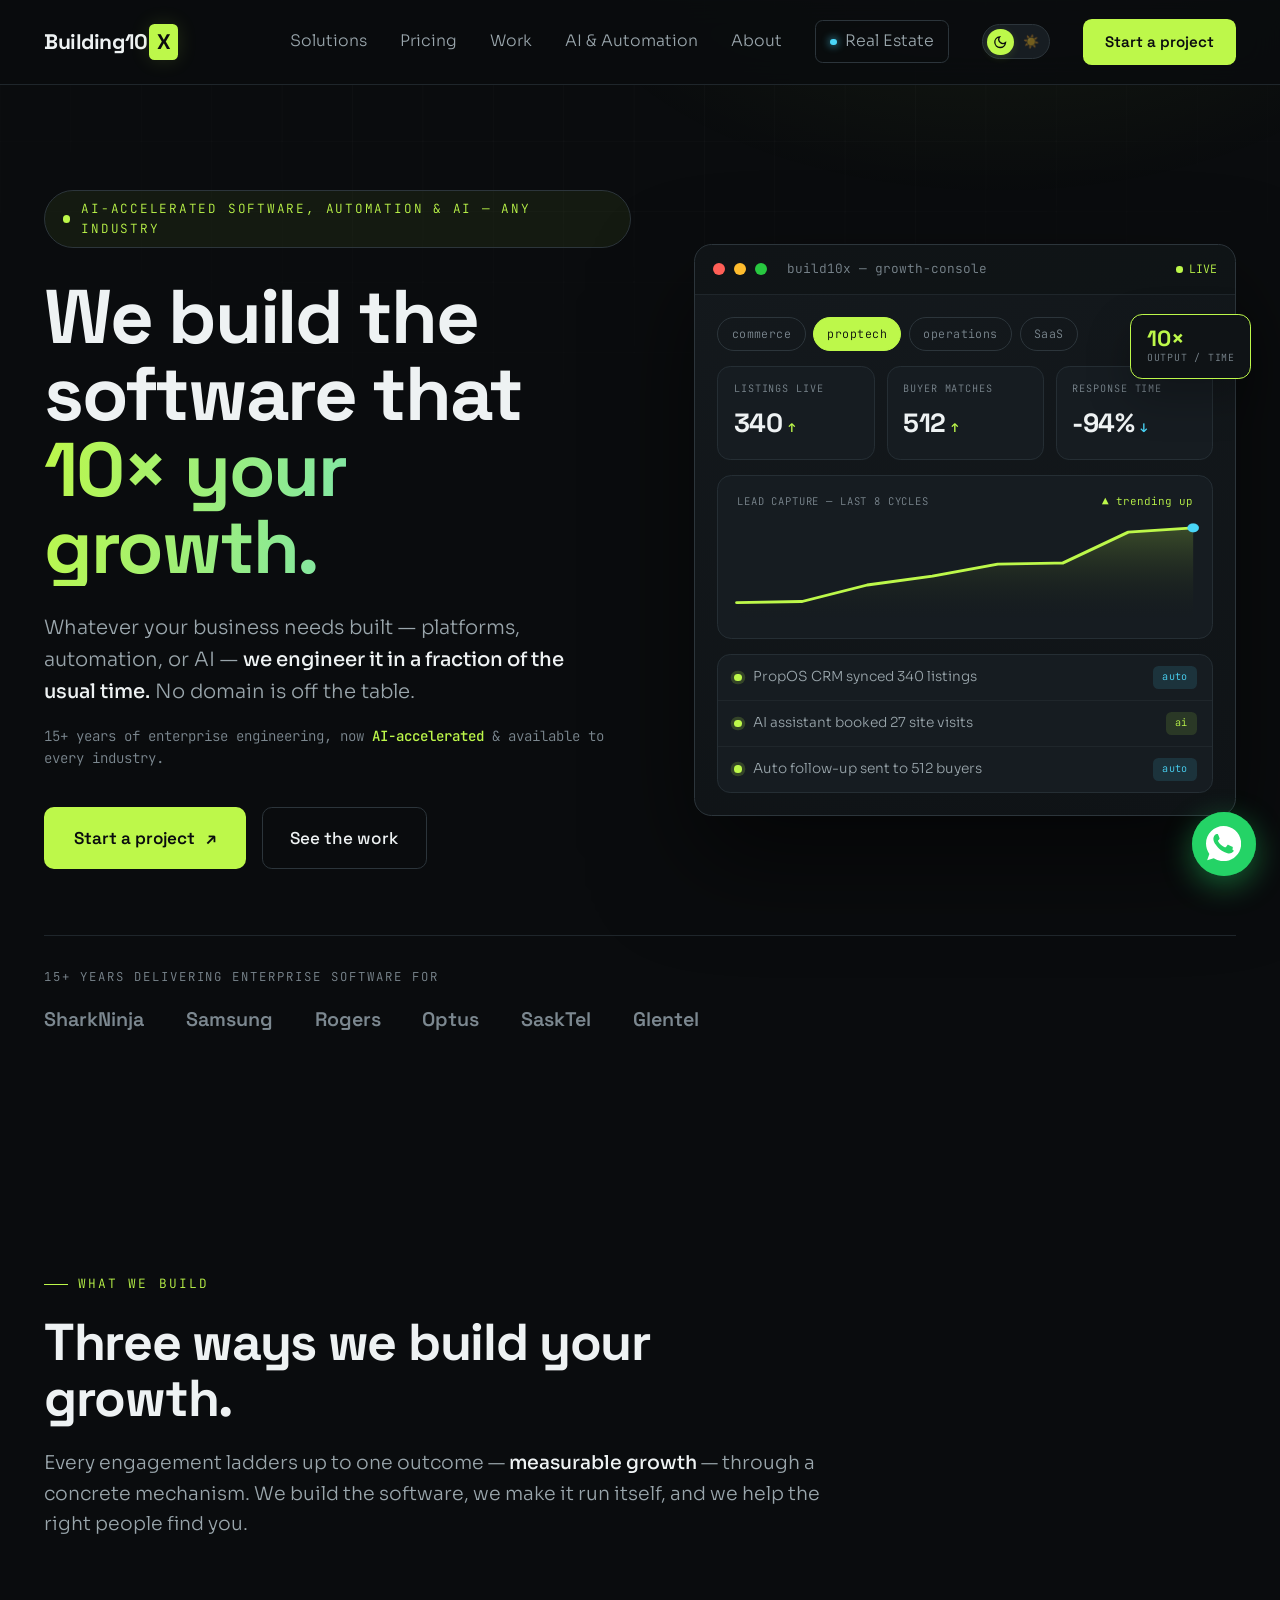
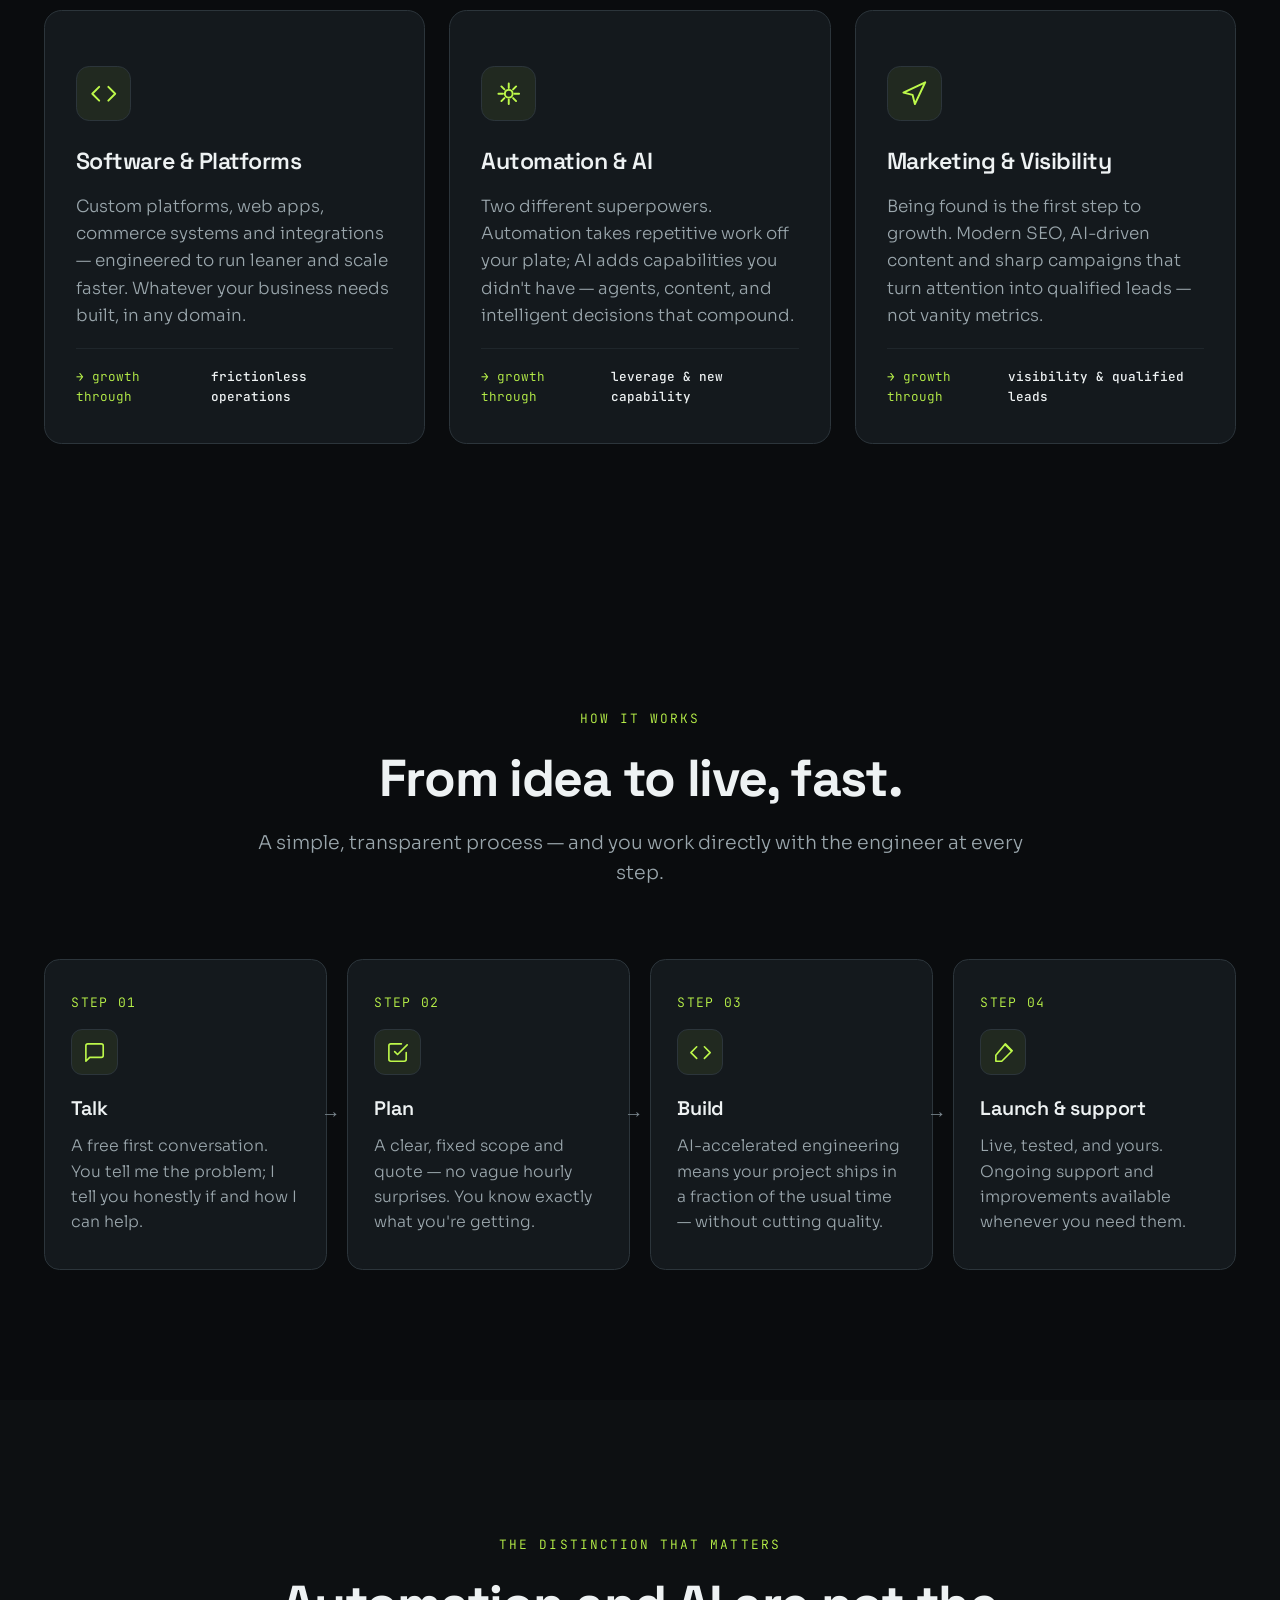
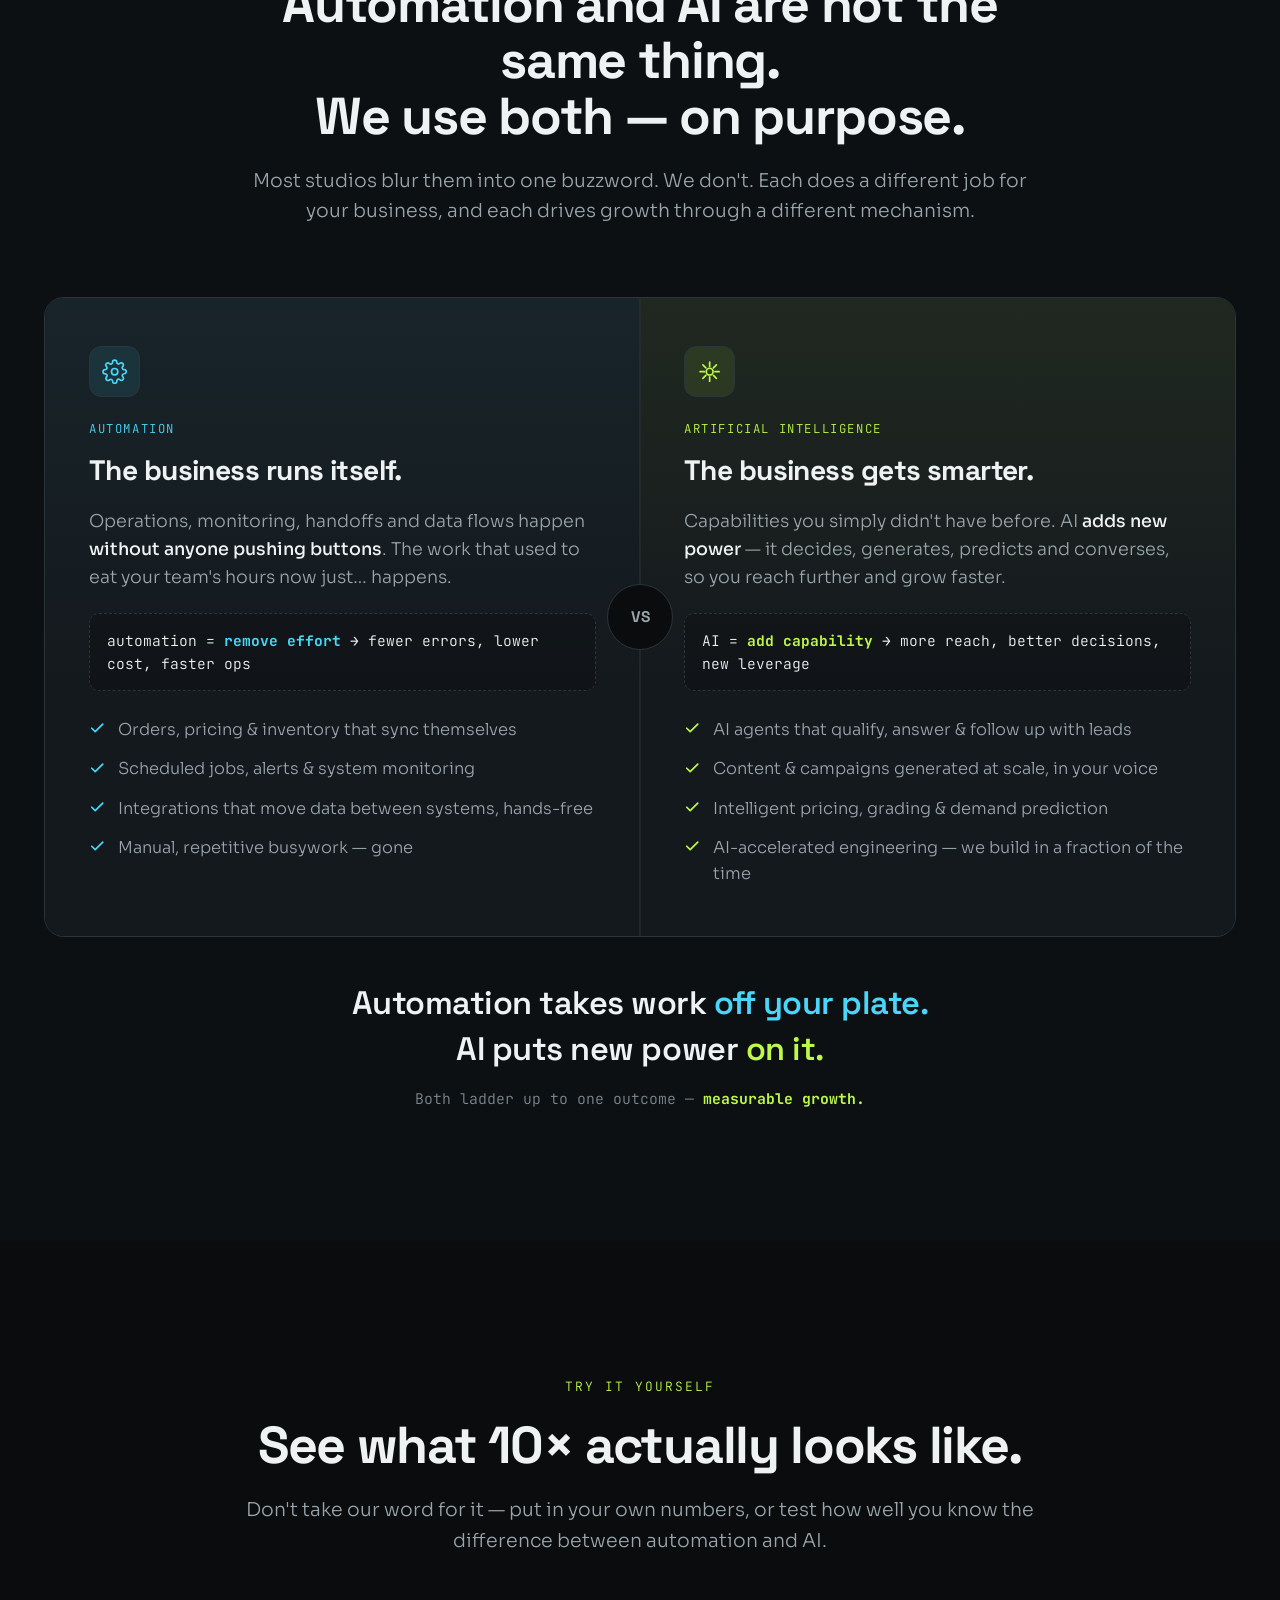
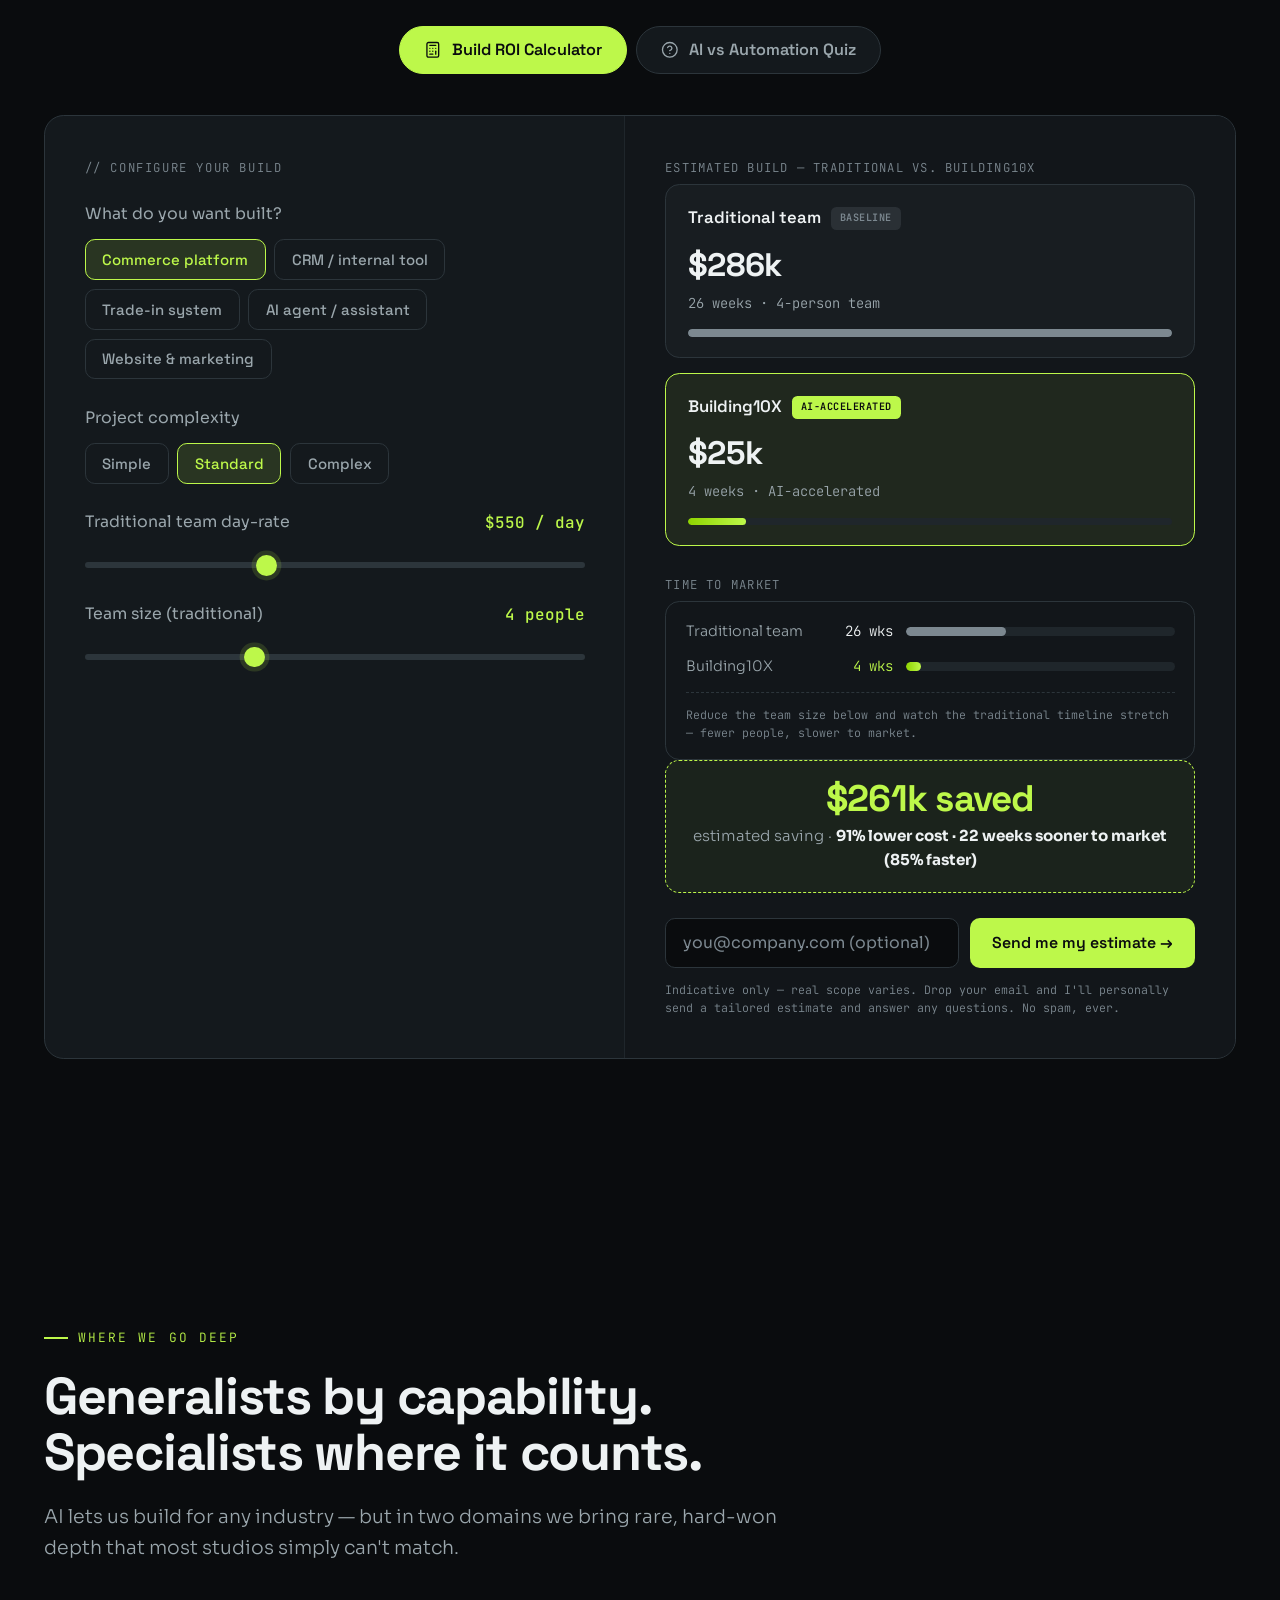
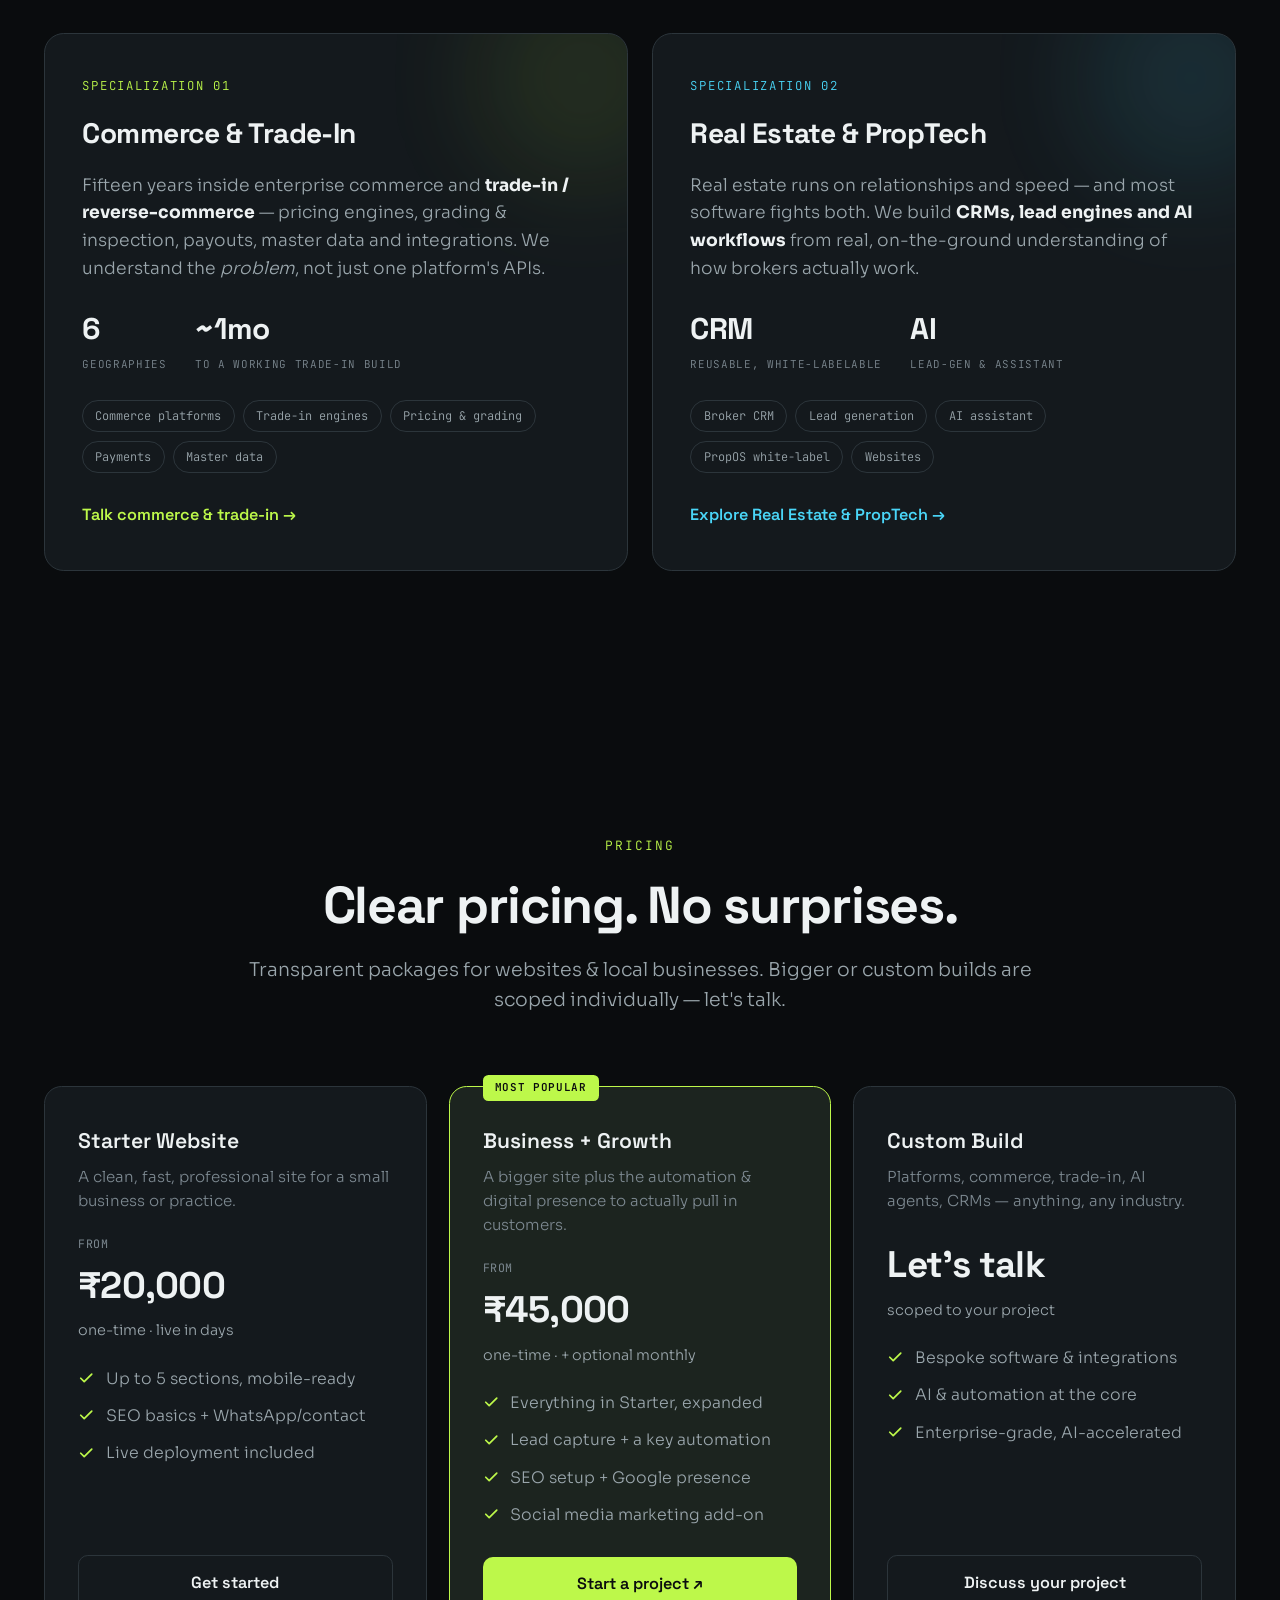
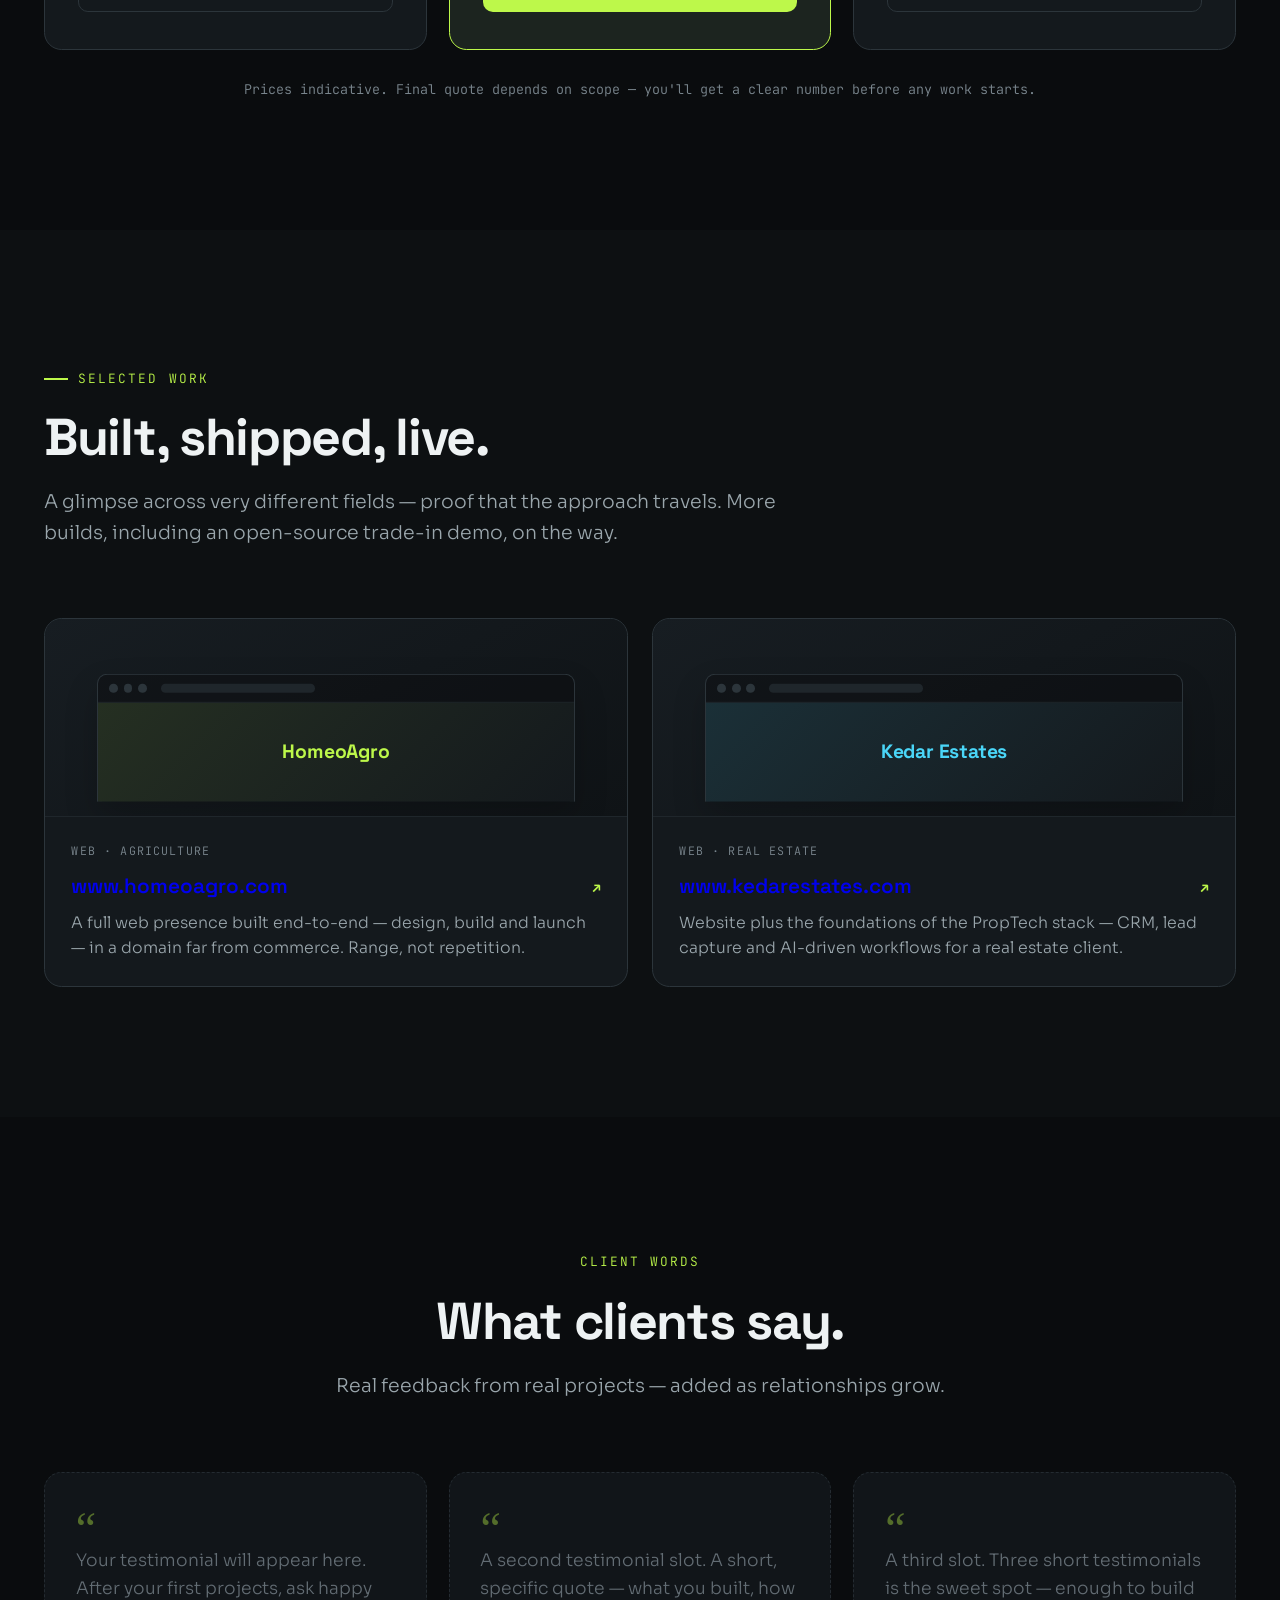
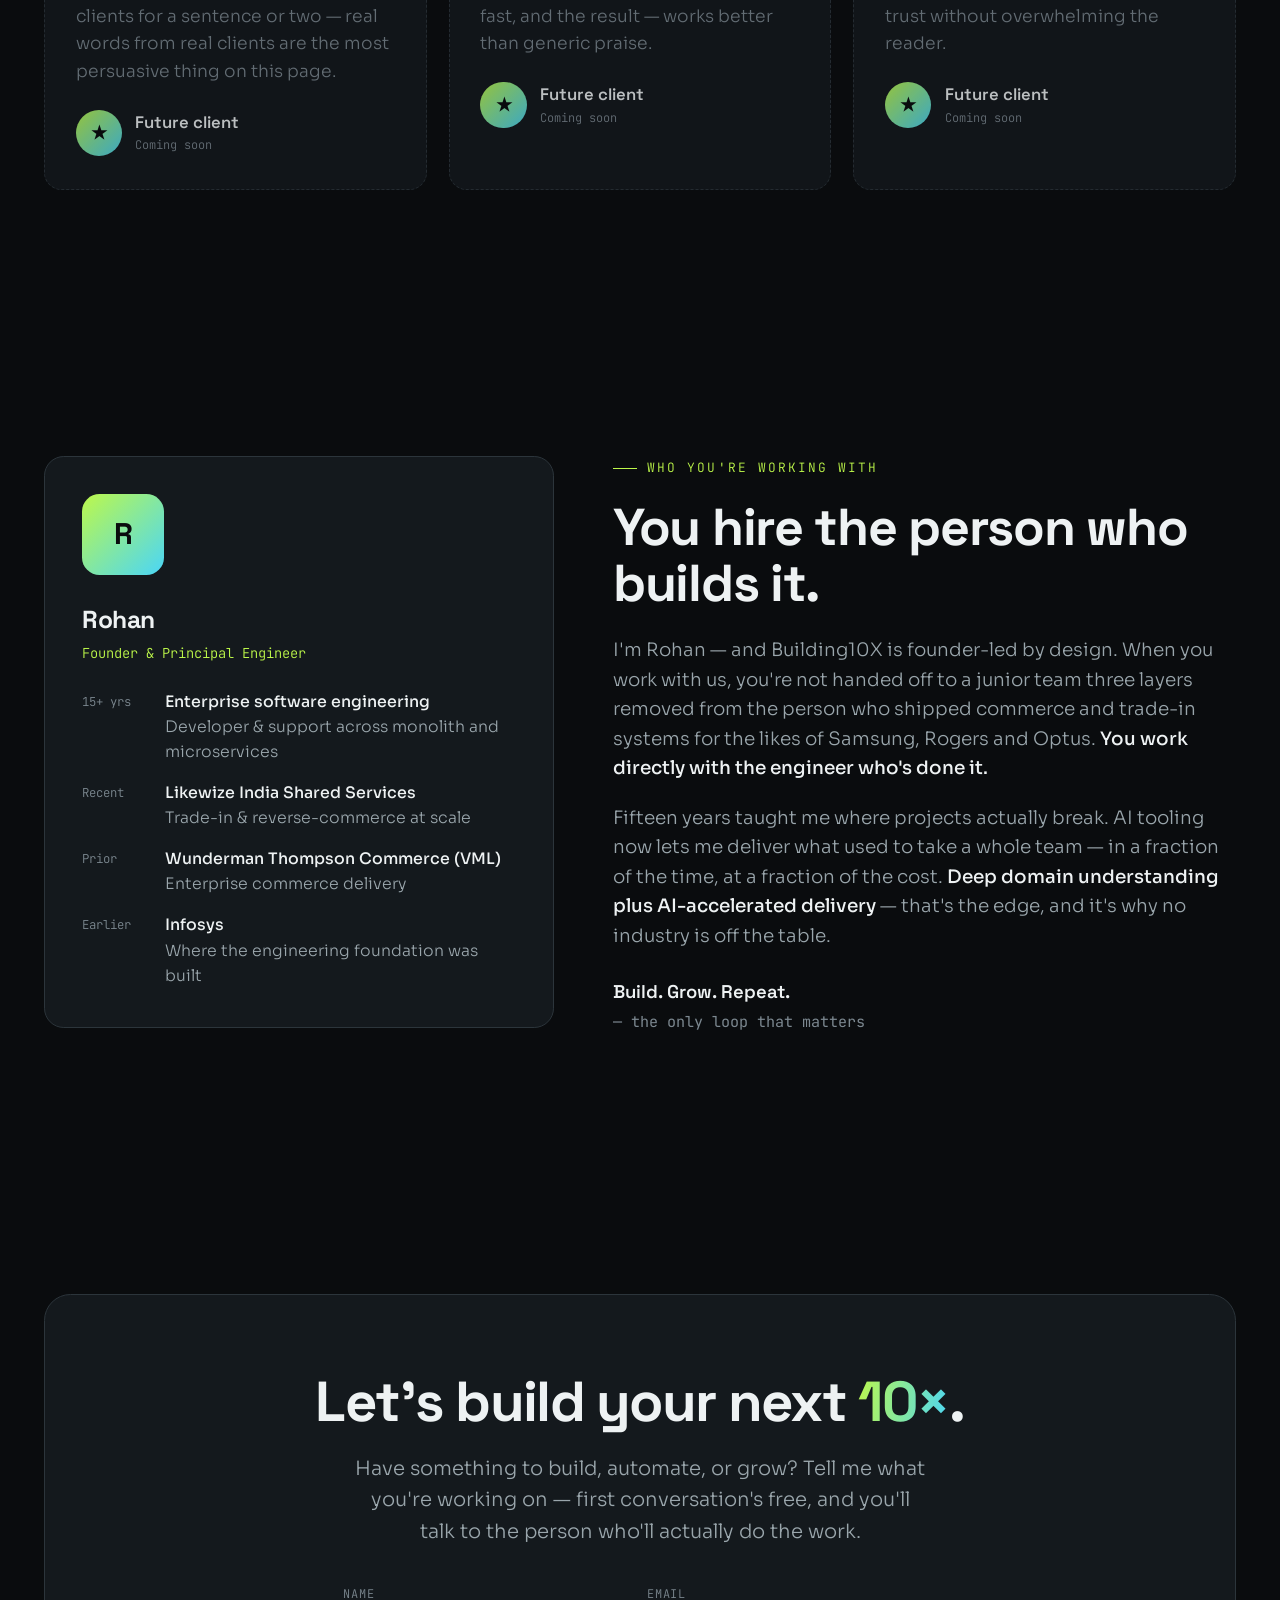
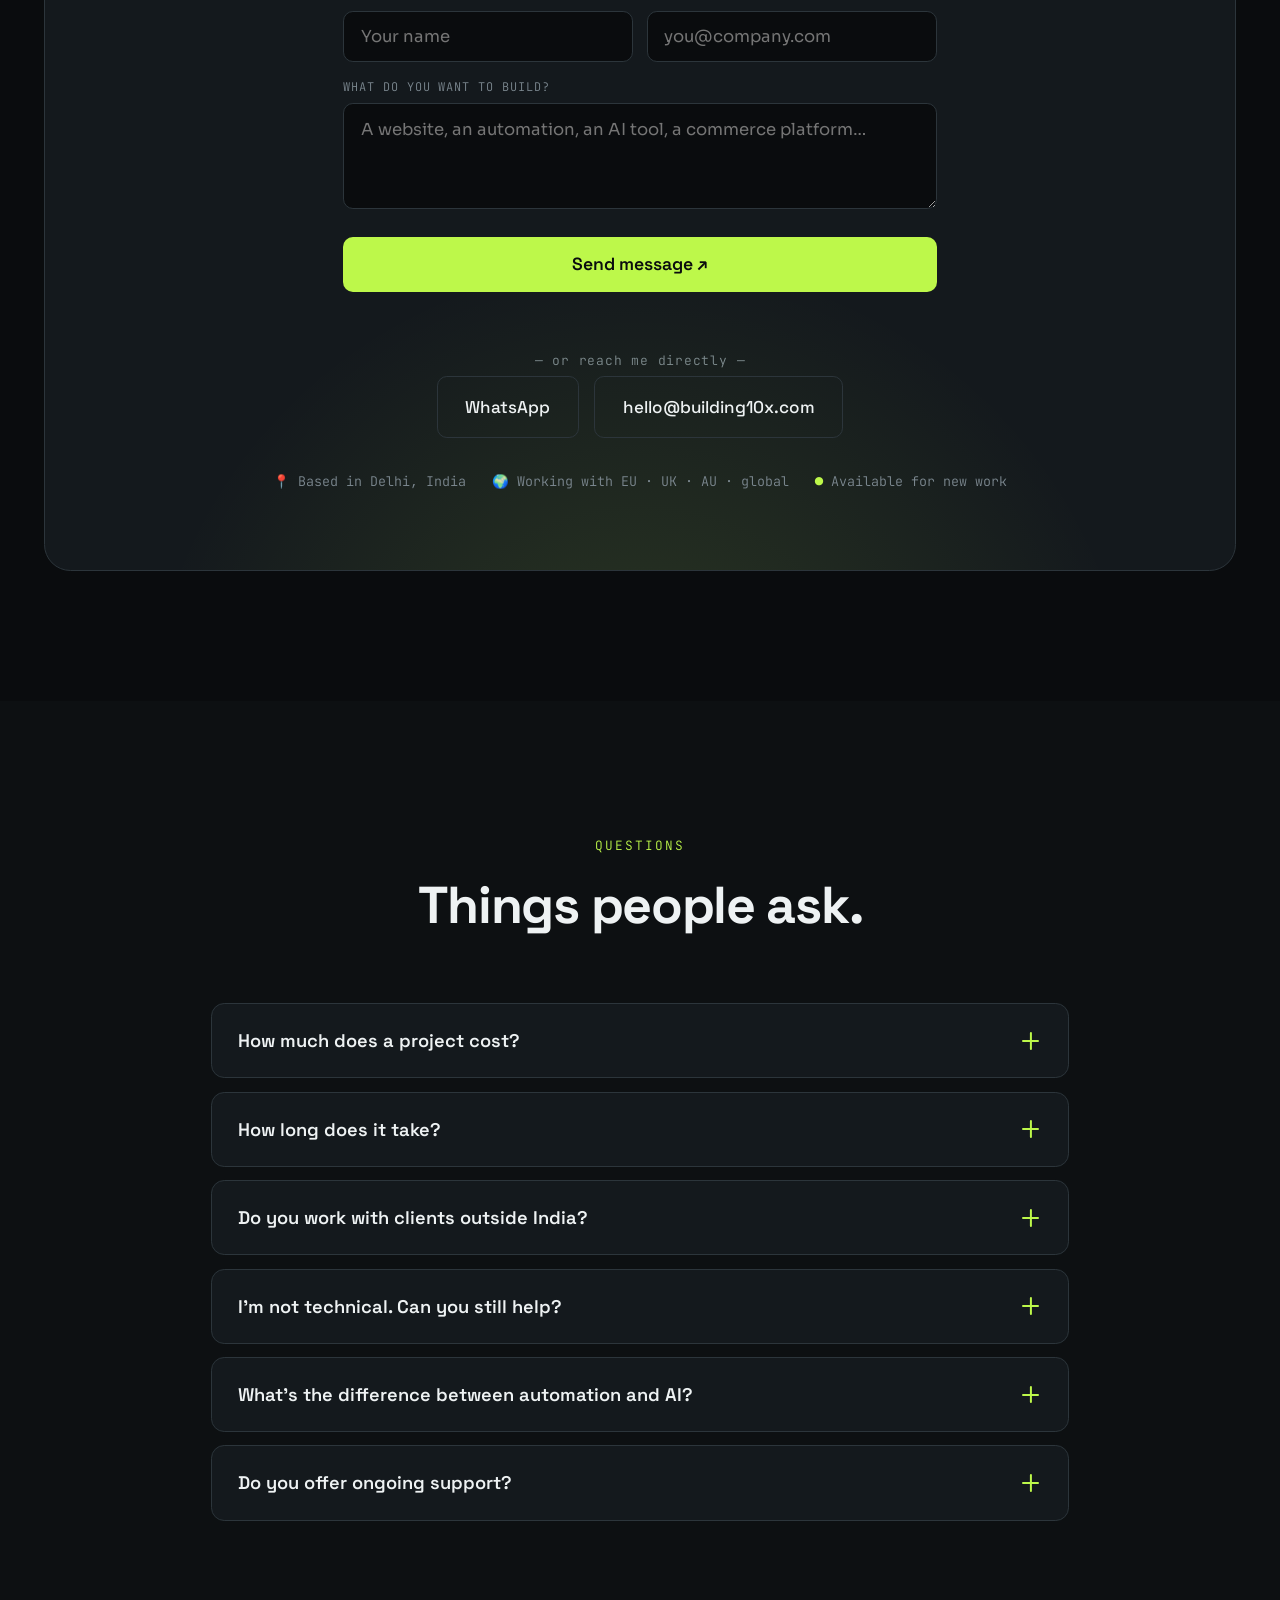
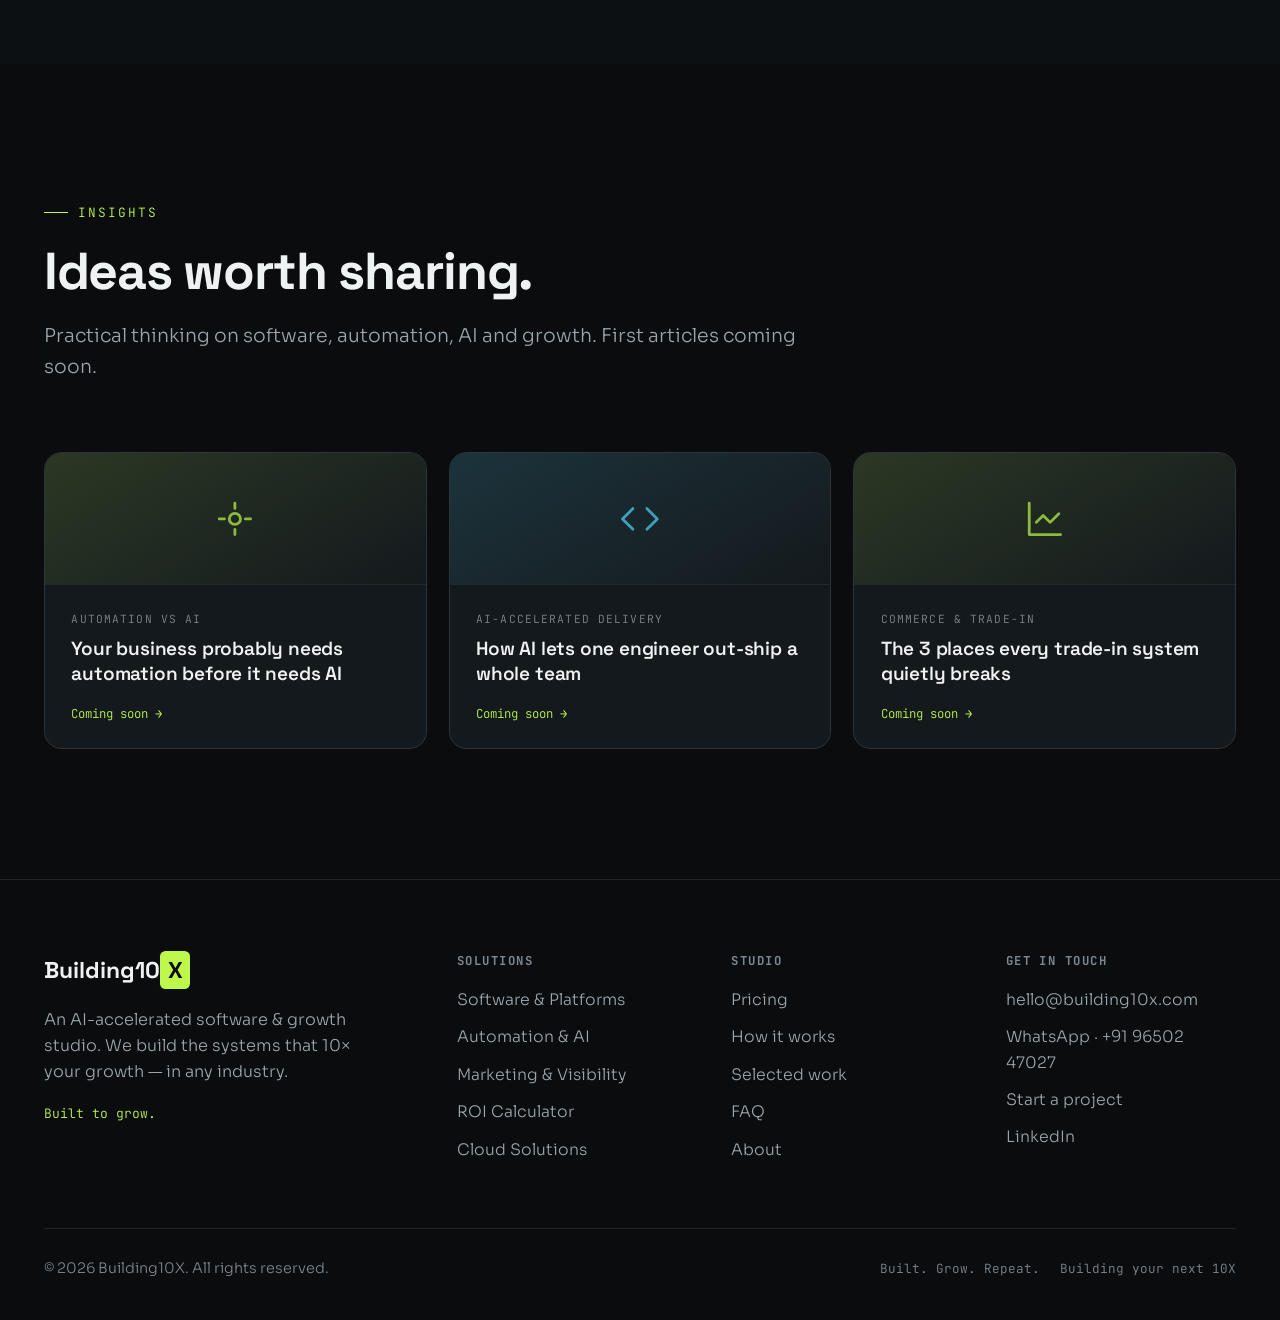
==== index.html @ fe753603 "Add time-to-market calculations and UI elements" ====
<!DOCTYPE html>
<html lang="en">
<head>
<meta charset="UTF-8">
<meta name="viewport" content="width=device-width, initial-scale=1.0, viewport-fit=cover">
<title>Building10X — AI-Accelerated Software, Automation & AI | Built to grow</title>
<meta name="description" content="Building10X builds custom software, automation, and AI solutions for businesses in any industry — delivered in a fraction of the usual time. 15+ years of enterprise engineering, now AI-accelerated.">
<meta name="author" content="Building10X">
<meta name="theme-color" content="#0a0c0e">
<link rel="canonical" href="https://building10x.com/">

<!-- Favicon (replace with real files when ready; emoji fallback works immediately) -->
<link rel="icon" href="data:image/svg+xml,<svg xmlns='http://www.w3.org/2000/svg' viewBox='0 0 100 100'><rect width='100' height='100' rx='22' fill='%230a0c0e'/><text x='50' y='70' font-size='62' font-family='Arial' font-weight='bold' fill='%23bdf84a' text-anchor='middle'>X</text></svg>">

<!-- OpenGraph (LinkedIn / WhatsApp / FB share preview) -->
<meta property="og:type" content="website">
<meta property="og:url" content="https://building10x.com/">
<meta property="og:title" content="Building10X — AI-Accelerated Software, Automation & AI">
<meta property="og:description" content="We build the software that 10× your growth — any industry, delivered fast through AI-accelerated engineering. 15+ years of enterprise experience.">
<meta property="og:site_name" content="Building10X">
<!-- REPLACE_ME: add a real share image (1200x630px) and uncomment:
<meta property="og:image" content="https://building10x.com/og-image.png"> -->

<!-- Twitter card -->
<meta name="twitter:card" content="summary_large_image">
<meta name="twitter:title" content="Building10X — AI-Accelerated Software, Automation & AI">
<meta name="twitter:description" content="We build the software that 10× your growth — any industry, AI-accelerated.">

<!-- LocalBusiness / Organization structured data (helps Google understand the business) -->
<script type="application/ld+json">
{
  "@context": "https://schema.org",
  "@type": "ProfessionalService",
  "name": "Building10X",
  "description": "AI-accelerated software, automation, and AI studio building custom solutions for any industry.",
  "url": "https://building10x.com",
  "email": "hello@building10x.com",
  "telephone": "+91-9650247027",
  "areaServed": ["IN", "GB", "AE", "US", "CA", "EU"],
  "address": { "@type": "PostalAddress", "addressLocality": "New Delhi", "addressRegion": "Delhi", "addressCountry": "IN" },
  "founder": { "@type": "Person", "name": "Rohan" },
  "slogan": "Built to grow.",
  "knowsAbout": ["Software Development", "Automation", "Artificial Intelligence", "E-commerce", "Trade-In Systems", "Real Estate Technology", "Web Development", "SEO"]
}
</script>

<link rel="preconnect" href="https://fonts.googleapis.com">
<link rel="preconnect" href="https://fonts.gstatic.com" crossorigin>
<link href="https://fonts.googleapis.com/css2?family=Space+Grotesk:wght@400;500;600;700&family=Sora:wght@300;400;500;600;700;800&family=JetBrains+Mono:wght@400;500;600&display=swap" rel="stylesheet">
<style>
  /* ============================================================
     THEME SYSTEM — dark (default) + light, both hand-tuned
     ============================================================ */
  :root, [data-theme="dark"]{
    --bg:#0a0c0e; --bg-soft:#0f1316; --panel:#14191d; --panel-2:#171d22;
    --line:#1f262b; --line-bright:#2c353b;
    --ink:#eef2f3; --ink-dim:#9aa6ac; --ink-faint:#7c8890;
    --accent:#bdf84a; --accent-deep:#8fd400; --accent-2:#4ad6f8;
    --accent-glow:rgba(189,248,74,.14);
    --grad-a:#bdf84a; --grad-b:#4ad6f8;
    --x-text:#0a0c0e;
    --grid-rgb:255,255,255; --grid-op:.018;
    --card:#161c21; --card-line:#252e34;
    --shadow:0 40px 90px rgba(0,0,0,.55);
    --tick-up:#bdf84a; --tick-down:#4ad6f8;
    --chart-line:#bdf84a; --chart-fill-a:rgba(189,248,74,.22); --chart-head:#4ad6f8;
  }
  [data-theme="light"]{
    --bg:#f4f3ef; --bg-soft:#ffffff; --panel:#ffffff; --panel-2:#fbfbf8;
    --line:#e3e1da; --line-bright:#d2cfc4;
    --ink:#16181c; --ink-dim:#5a5d63; --ink-faint:#6b6d67;
    --accent:#1a6b3c; --accent-deep:#0f4f2a; --accent-2:#c2502a;
    --accent-glow:rgba(26,107,60,.12);
    --grad-a:#1a6b3c; --grad-b:#c2502a;
    --x-text:#ffffff;
    --grid-rgb:120,120,120; --grid-op:.035;
    --card:#ffffff; --card-line:#e8e6df;
    --shadow:0 30px 70px rgba(20,30,20,.10);
    --tick-up:#1a6b3c; --tick-down:#c2502a;
    --chart-line:#1a6b3c; --chart-fill-a:rgba(26,107,60,.18); --chart-head:#c2502a;
  }

  *{margin:0;padding:0;box-sizing:border-box}
  html{scroll-behavior:smooth}
  body{
    background:var(--bg); color:var(--ink);
    font-family:'Sora',sans-serif; font-weight:300; line-height:1.6;
    -webkit-font-smoothing:antialiased; overflow-x:hidden;
    transition:background .55s ease, color .55s ease;
    zoom:1.10;                /* enlarge entire page ~10% (like browser zoom) */
  }
  /* On small screens, don't zoom — phones are already space-constrained */
  @media(max-width:880px){ body{ zoom:1; } }
  body::before{
    content:"";position:fixed;inset:0;z-index:0;pointer-events:none;
    background-image:
      linear-gradient(rgba(var(--grid-rgb),var(--grid-op)) 1px,transparent 1px),
      linear-gradient(90deg,rgba(var(--grid-rgb),var(--grid-op)) 1px,transparent 1px);
    background-size:64px 64px;
    mask-image:radial-gradient(ellipse 90% 70% at 50% 0%,#000 30%,transparent 80%);
    transition:opacity .55s;
  }
  body::after{
    content:"";position:fixed;inset:0;z-index:0;pointer-events:none;opacity:.5;
    background:radial-gradient(ellipse 60% 50% at 78% -8%,var(--accent-glow),transparent 60%);
    transition:background .55s;
  }
  .wrap{max-width:1380px;margin:0 auto;padding:0 40px;position:relative;z-index:2}
  .mono{font-family:'JetBrains Mono',monospace}

  /* ============ NAV ============ */
  header{
    position:sticky;top:0;z-index:50;backdrop-filter:blur(14px);
    background:color-mix(in srgb, var(--bg) 88%, transparent);
    border-bottom:1px solid var(--line);transition:all .55s;
  }
  .nav{display:flex;align-items:center;justify-content:space-between;height:76px}
  .brand{display:flex;align-items:center;gap:11px;text-decoration:none}
  .brand .mark{font-family:'Space Grotesk',sans-serif;font-weight:700;font-size:1.2rem;letter-spacing:-.02em;display:flex;align-items:center;color:var(--ink)}
  .brand .x{color:var(--x-text);background:var(--accent);padding:1px 7px;border-radius:5px;margin-left:1px;box-shadow:0 0 18px var(--accent-glow);font-weight:700;transition:all .55s}
  .nav-right{display:flex;align-items:center;gap:30px}
  .nav-links{display:flex;align-items:center;gap:30px}
  .nav-links a{color:var(--ink-dim);text-decoration:none;font-size:.9rem;position:relative;transition:color .25s}
  .nav-links a:hover{color:var(--ink)}
  .nav-links a::after{content:"";position:absolute;left:0;bottom:-6px;height:1px;width:0;background:var(--accent);transition:width .3s}
  .nav-links a:hover::after{width:100%}
  .nav-re{display:inline-flex;align-items:center;gap:7px;border:1px solid var(--line-bright);border-radius:7px;padding:7px 13px;font-size:.8rem;color:var(--ink-dim);transition:all .25s}
  .nav-re::after{display:none}
  .nav-re:hover{border-color:var(--accent);color:var(--ink)}
  .nav-re .dot{width:6px;height:6px;border-radius:50%;background:var(--accent-2);box-shadow:0 0 8px var(--accent-2)}
  .nav-cta{background:var(--accent);color:var(--x-text);text-decoration:none;font-family:'Space Grotesk',sans-serif;font-weight:600;font-size:.86rem;padding:10px 20px;border-radius:8px;transition:all .25s}
  .nav-cta:hover{transform:translateY(-1px);box-shadow:0 8px 30px var(--accent-glow)}
  .nav-menu-cta{display:none}

  /* THEME TOGGLE */
  .toggle{
    position:relative;width:62px;height:32px;border-radius:100px;cursor:pointer;
    border:1px solid var(--line-bright);background:var(--panel-2);
    display:flex;align-items:center;padding:0 4px;transition:all .55s;flex-shrink:0;
  }
  .toggle .knob{
    position:absolute;width:24px;height:24px;border-radius:50%;
    background:var(--accent);left:4px;transition:transform .42s cubic-bezier(.5,.1,.2,1), background .55s;
    display:flex;align-items:center;justify-content:center;box-shadow:0 2px 8px var(--accent-glow);
  }
  [data-theme="light"] .toggle .knob{transform:translateX(30px)}
  .toggle .ico{position:absolute;font-size:.74rem;line-height:1;transition:opacity .3s}
  .toggle .sun{right:9px;opacity:.4}
  .toggle .moon{left:9px;opacity:1}
  [data-theme="light"] .toggle .moon{opacity:.4}
  [data-theme="light"] .toggle .sun{opacity:1}
  .knob svg{width:13px;height:13px;color:var(--x-text)}

  .menu-btn{display:none;background:transparent;border:1px solid var(--line-bright);border-radius:9px;color:var(--ink);font-size:1.4rem;line-height:1;cursor:pointer;width:46px;height:44px;align-items:center;justify-content:center;transition:border-color .25s,color .25s}
  .menu-btn:hover,.menu-btn:active{border-color:var(--accent);color:var(--accent)}

  /* ============ HERO ============ */
  .hero{padding:96px 0 90px;position:relative}
  .hero-grid{display:grid;grid-template-columns:1.04fr .96fr;gap:58px;align-items:center}

  .eyebrow{display:inline-flex;align-items:center;gap:10px;font-family:'JetBrains Mono',monospace;font-size:.72rem;letter-spacing:.14em;text-transform:uppercase;color:var(--accent);border:1px solid var(--line-bright);border-radius:100px;padding:7px 16px;margin-bottom:28px;background:color-mix(in srgb,var(--accent) 6%,transparent);transition:all .55s}
  .eyebrow .pulse{width:7px;height:7px;border-radius:50%;background:var(--accent);animation:pulse 2.4s infinite}
  @keyframes pulse{0%{box-shadow:0 0 0 0 var(--accent-glow)}70%{box-shadow:0 0 0 9px transparent}100%{box-shadow:0 0 0 0 transparent}}

  h1.hero-title{font-family:'Space Grotesk',sans-serif;font-weight:700;font-size:clamp(2.7rem,5.4vw,4.5rem);line-height:1.01;letter-spacing:-.03em;margin-bottom:24px}
  h1.hero-title .line{display:block;overflow:hidden}
  h1.hero-title .line span{display:block;transform:translateY(110%);animation:rise .9s cubic-bezier(.16,1,.3,1) forwards}
  h1.hero-title .line:nth-child(2) span{animation-delay:.1s}
  h1.hero-title .line:nth-child(3) span{animation-delay:.2s}
  @keyframes rise{to{transform:translateY(0)}}
  .grad{background:linear-gradient(100deg,var(--grad-a),var(--grad-b));-webkit-background-clip:text;background-clip:text;-webkit-text-fill-color:transparent;transition:all .55s}
  .hero-sub{font-size:1.12rem;color:var(--ink-dim);max-width:520px;margin-bottom:16px;opacity:0;animation:fade .8s ease .48s forwards}
  .hero-sub strong{color:var(--ink);font-weight:500}
  .hero-meta{font-family:'JetBrains Mono',monospace;font-size:.8rem;color:var(--ink-faint);margin-bottom:34px;opacity:0;animation:fade .8s ease .6s forwards}
  .hero-meta b{color:var(--accent);font-weight:500;transition:color .55s}
  @keyframes fade{to{opacity:1}}
  .hero-ctas{display:flex;gap:14px;flex-wrap:wrap;opacity:0;animation:fade .8s ease .72s forwards}
  .btn-primary{background:var(--accent);color:var(--x-text);text-decoration:none;font-family:'Space Grotesk',sans-serif;font-weight:600;font-size:.97rem;padding:15px 27px;border-radius:9px;display:inline-flex;align-items:center;gap:10px;transition:transform .2s,box-shadow .3s,background .55s,color .55s}
  .btn-primary:hover{transform:translateY(-2px);box-shadow:0 14px 40px var(--accent-glow)}
  .btn-primary .arr{transition:transform .25s}
  .btn-primary:hover .arr{transform:translate(3px,-3px)}
  .btn-ghost{color:var(--ink);text-decoration:none;font-family:'Space Grotesk',sans-serif;font-weight:500;font-size:.97rem;padding:15px 25px;border-radius:9px;border:1px solid var(--line-bright);display:inline-flex;align-items:center;gap:10px;transition:all .25s}
  .btn-ghost:hover{border-color:var(--accent);color:var(--accent)}

  /* ============ ALIVE PRODUCT CONSOLE ============ */
  .console-wrap{opacity:0;animation:fade 1s ease .5s forwards;position:relative}
  .console{
    background:linear-gradient(168deg,var(--panel),var(--bg-soft));
    border:1px solid var(--line-bright);border-radius:16px;overflow:hidden;
    box-shadow:var(--shadow);position:relative;transition:background .55s,border-color .55s,box-shadow .55s;
  }
  /* top chrome bar */
  .c-bar{display:flex;align-items:center;gap:8px;padding:13px 16px;border-bottom:1px solid var(--line);background:color-mix(in srgb,var(--bg) 35%,transparent);transition:all .55s}
  .c-bar .d{width:11px;height:11px;border-radius:50%}
  .c-bar .d:nth-child(1){background:#ff5f57}.c-bar .d:nth-child(2){background:#febc2e}.c-bar .d:nth-child(3){background:#28c840}
  .c-bar .c-title{margin-left:10px;font-family:'JetBrains Mono',monospace;font-size:.73rem;color:var(--ink-faint)}
  .c-bar .c-live{margin-left:auto;display:flex;align-items:center;gap:6px;font-family:'JetBrains Mono',monospace;font-size:.66rem;color:var(--accent)}
  .c-bar .c-live .lv{width:6px;height:6px;border-radius:50%;background:var(--accent);animation:blink 1.4s infinite}
  @keyframes blink{50%{opacity:.25}}

  .c-body{padding:20px;display:flex;flex-direction:column;gap:14px}

  /* domain tabs (cycling) */
  .c-tabs{display:flex;gap:7px;flex-wrap:wrap}
  .c-tab{font-family:'JetBrains Mono',monospace;font-size:.66rem;letter-spacing:.04em;padding:6px 12px;border-radius:100px;border:1px solid var(--line-bright);color:var(--ink-faint);transition:all .4s}
  .c-tab.on{background:var(--accent);color:var(--x-text);border-color:var(--accent)}

  /* KPI cards */
  .c-kpis{display:grid;grid-template-columns:repeat(3,1fr);gap:11px}
  .kpi{background:var(--card);border:1px solid var(--card-line);border-radius:12px;padding:13px 14px;transition:background .55s,border-color .55s;position:relative;overflow:hidden}
  .kpi .kl{font-family:'JetBrains Mono',monospace;font-size:.58rem;text-transform:uppercase;letter-spacing:.09em;color:var(--ink-faint)}
  .kpi .kv{font-family:'Space Grotesk',sans-serif;font-weight:700;font-size:1.5rem;color:var(--ink);letter-spacing:-.02em;margin-top:4px;display:flex;align-items:baseline;gap:5px}
  .kpi .kv .ar{font-size:.7rem;font-weight:600}
  .kpi .ar.up{color:var(--tick-up)}.kpi .ar.down{color:var(--tick-down)}
  .kpi .spark{position:absolute;right:8px;bottom:6px;width:46px;height:20px;opacity:.5}

  /* chart */
  .c-chart{background:var(--card);border:1px solid var(--card-line);border-radius:13px;padding:15px 17px 12px;transition:all .55s}
  .c-chart .ch-top{display:flex;align-items:center;justify-content:space-between;margin-bottom:8px}
  .c-chart .ch-t{font-family:'JetBrains Mono',monospace;font-size:.6rem;text-transform:uppercase;letter-spacing:.08em;color:var(--ink-faint)}
  .c-chart .ch-leg{font-family:'JetBrains Mono',monospace;font-size:.62rem;color:var(--accent)}
  .ch-area{height:96px;position:relative}
  .ch-area svg{width:100%;height:100%;display:block;overflow:visible}

  /* live status rows */
  .c-rows{display:flex;flex-direction:column;gap:0;background:var(--card);border:1px solid var(--card-line);border-radius:12px;overflow:hidden;transition:all .55s}
  .c-row{display:flex;align-items:center;gap:10px;padding:10px 14px;border-bottom:1px solid var(--line);font-size:.78rem;color:var(--ink-dim);opacity:0;transform:translateY(6px)}
  .c-row.show{opacity:1;transform:none;transition:all .5s}
  .c-row:last-child{border:none}
  .c-row .rdot{width:7px;height:7px;border-radius:50%;background:var(--accent);flex-shrink:0;box-shadow:0 0 0 3px color-mix(in srgb,var(--accent) 18%,transparent)}
  .c-row .rtxt{flex:1}
  .c-row .rtag{font-family:'JetBrains Mono',monospace;font-size:.58rem;padding:3px 8px;border-radius:5px;letter-spacing:.04em}
  .c-row .rtag.auto{color:var(--accent-2);background:color-mix(in srgb,var(--accent-2) 12%,transparent)}
  .c-row .rtag.ai{color:var(--accent);background:color-mix(in srgb,var(--accent) 12%,transparent)}

  /* floating accent badge */
  .c-badge{
    position:absolute;right:-14px;top:64px;z-index:5;
    background:var(--bg-soft);border:1px solid var(--accent);border-radius:11px;
    padding:11px 14px;box-shadow:0 16px 40px rgba(0,0,0,.25);
    display:flex;flex-direction:column;gap:1px;animation:floaty 4s ease-in-out infinite;transition:background .55s,border-color .55s;
  }
  @keyframes floaty{0%,100%{transform:translateY(0)}50%{transform:translateY(-7px)}}
  .c-badge .bn{font-family:'Space Grotesk',sans-serif;font-weight:700;font-size:1.25rem;color:var(--accent);line-height:1}
  .c-badge .bl{font-family:'JetBrains Mono',monospace;font-size:.56rem;text-transform:uppercase;letter-spacing:.08em;color:var(--ink-faint)}

  .trust{margin-top:60px;padding-top:28px;border-top:1px solid var(--line);opacity:0;animation:fade .8s ease .95s forwards}
  .trust-label{font-family:'JetBrains Mono',monospace;font-size:.7rem;letter-spacing:.16em;text-transform:uppercase;color:var(--ink-faint);margin-bottom:16px}
  .trust-logos{display:flex;align-items:center;gap:38px;flex-wrap:wrap}
  .trust-logos span{font-family:'Space Grotesk',sans-serif;font-weight:600;font-size:1.12rem;color:var(--ink-faint);transition:color .3s;cursor:default}
  .trust-logos span:hover{color:var(--ink-dim)}

  .preview-note{margin-top:40px;text-align:center;font-family:'JetBrains Mono',monospace;font-size:.78rem;color:var(--ink-faint)}
  .preview-note b{color:var(--accent)}

  @media(max-width:880px){
    .hero-grid{grid-template-columns:1fr;gap:48px}
    .menu-btn{display:flex}
    .nav-right .nav-cta{display:none}           /* hide CTA in top bar to avoid mis-tap; it's in the menu */
    .nav-right{gap:14px;margin-right:14px}        /* space the toggle away from the hamburger */
    .nav{gap:10px}
    /* mobile nav as a dropdown panel */
    .nav-links{
      display:flex;position:absolute;top:100%;left:0;right:0;
      flex-direction:column;align-items:stretch;gap:0;
      background:var(--bg-soft);border-bottom:1px solid var(--line);
      padding:8px 0;
      max-height:0;overflow:hidden;opacity:0;pointer-events:none;
      transition:max-height .35s ease,opacity .3s ease,padding .3s ease;
    }
    header.mobile-open .nav-links{max-height:420px;opacity:1;pointer-events:auto;padding:14px 0}
    .nav-links a{padding:13px 40px;font-size:1rem}
    .nav-links a::after{display:none}
    .nav-re{margin:8px 40px 0;justify-content:flex-start;width:max-content}
    .nav-menu-cta{display:block;margin:14px 40px 4px;padding:13px 20px !important;background:var(--accent);color:var(--x-text) !important;border-radius:9px;text-align:center;font-family:'Space Grotesk',sans-serif;font-weight:600}
    .c-badge{right:8px;top:auto;bottom:-14px}
  }
  @media(max-width:560px){
    .wrap{padding:0 20px}.hero{padding:70px 0 60px}
    .c-kpis{gap:8px}.kpi .kv{font-size:1.25rem}
    .trust-logos{gap:24px}
  }

  /* ============ SHARED SECTION ============ */
  .section{padding:118px 0;position:relative}
  .section.alt{background:color-mix(in srgb,var(--bg-soft) 55%,var(--bg));transition:background .55s}
  .sec-head{max-width:720px;margin:0 0 64px}
  .sec-head.center{margin-left:auto;margin-right:auto;text-align:center}
  .sec-tag{font-family:'JetBrains Mono',monospace;font-size:.73rem;letter-spacing:.16em;text-transform:uppercase;color:var(--accent);margin-bottom:18px;display:inline-flex;align-items:center;gap:9px;transition:color .55s}
  .sec-tag::before{content:"";width:22px;height:1px;background:var(--accent);transition:background .55s}
  .sec-head.center .sec-tag::before{display:none}
  .sec-title{font-family:'Space Grotesk',sans-serif;font-weight:700;font-size:clamp(1.95rem,3.7vw,2.95rem);line-height:1.08;letter-spacing:-.025em;margin-bottom:20px}
  .sec-intro{font-size:1.08rem;color:var(--ink-dim);font-weight:300}
  .sec-intro strong{color:var(--ink);font-weight:500}

  .reveal{opacity:0;transform:translateY(28px);transition:opacity .75s cubic-bezier(.16,1,.3,1),transform .75s cubic-bezier(.16,1,.3,1)}
  .reveal.in{opacity:1;transform:none}
  .reveal.d1{transition-delay:.08s}.reveal.d2{transition-delay:.16s}.reveal.d3{transition-delay:.24s}.reveal.d4{transition-delay:.32s}

  /* ============ SERVICES ============ */
  .svc-grid{display:grid;grid-template-columns:repeat(3,1fr);gap:22px}
  .svc{
    background:var(--panel);border:1px solid var(--line-bright);border-radius:16px;padding:32px 28px;
    position:relative;overflow:hidden;transition:transform .35s,border-color .35s,background .55s,box-shadow .35s;
  }
  .svc::before{content:"";position:absolute;top:0;left:0;right:0;height:2px;background:linear-gradient(90deg,var(--accent),transparent);transform:scaleX(0);transform-origin:left;transition:transform .4s}
  .svc:hover{transform:translateY(-5px);border-color:var(--accent);box-shadow:0 24px 50px var(--accent-glow)}
  .svc:hover::before{transform:scaleX(1)}
  .svc-num{font-family:'JetBrains Mono',monospace;font-size:.72rem;color:var(--ink-faint);letter-spacing:.1em}
  .svc-icon{width:50px;height:50px;border-radius:12px;display:flex;align-items:center;justify-content:center;margin:18px 0 20px;border:1px solid var(--line-bright);color:var(--accent);background:color-mix(in srgb,var(--accent) 7%,transparent);transition:all .55s}
  .svc-icon svg{width:25px;height:25px}
  .svc h3{font-family:'Space Grotesk',sans-serif;font-weight:600;font-size:1.32rem;letter-spacing:-.02em;margin-bottom:12px}
  .svc p{font-size:.96rem;color:var(--ink-dim);margin-bottom:18px}
  .svc .svc-mech{font-family:'JetBrains Mono',monospace;font-size:.72rem;color:var(--accent);display:flex;align-items:center;gap:8px;padding-top:16px;border-top:1px solid var(--line);transition:color .55s}
  .svc .svc-mech b{color:var(--ink);font-weight:500}

  /* ============ AI vs AUTOMATION ============ */
  .vs-grid{display:grid;grid-template-columns:1fr 1fr;border:1px solid var(--line-bright);border-radius:18px;overflow:hidden;position:relative;transition:border-color .55s}
  .vs-divider{position:absolute;left:50%;top:0;bottom:0;width:1px;background:var(--line-bright);transform:translateX(-50%);z-index:3;transition:background .55s}
  .vs-badge{position:absolute;left:50%;top:50%;transform:translate(-50%,-50%);z-index:4;width:60px;height:60px;border-radius:50%;background:var(--bg);border:1px solid var(--line-bright);display:flex;align-items:center;justify-content:center;font-family:'Space Grotesk',sans-serif;font-weight:700;font-size:.88rem;color:var(--ink-dim);transition:all .55s}
  .vs-col{padding:44px 40px;position:relative;background:var(--panel);transition:background .55s}
  .vs-col.auto{background:linear-gradient(180deg,color-mix(in srgb,var(--accent-2) 6%,var(--panel)),var(--panel) 60%)}
  .vs-col.ai{background:linear-gradient(180deg,color-mix(in srgb,var(--accent) 7%,var(--panel)),var(--panel) 60%)}
  .vs-icon{width:46px;height:46px;border-radius:11px;display:flex;align-items:center;justify-content:center;margin-bottom:20px;border:1px solid var(--line-bright);transition:all .55s}
  .vs-col.auto .vs-icon{color:var(--accent-2);background:color-mix(in srgb,var(--accent-2) 9%,transparent)}
  .vs-col.ai .vs-icon{color:var(--accent);background:color-mix(in srgb,var(--accent) 9%,transparent)}
  .vs-icon svg{width:23px;height:23px}
  .vs-kicker{font-family:'JetBrains Mono',monospace;font-size:.7rem;letter-spacing:.13em;text-transform:uppercase;margin-bottom:8px}
  .vs-col.auto .vs-kicker{color:var(--accent-2)}.vs-col.ai .vs-kicker{color:var(--accent)}
  .vs-name{font-family:'Space Grotesk',sans-serif;font-weight:700;font-size:1.6rem;letter-spacing:-.02em;margin-bottom:13px}
  .vs-def{font-size:1rem;color:var(--ink-dim);margin-bottom:6px;line-height:1.6}
  .vs-def b{color:var(--ink);font-weight:500}
  .vs-equation{font-family:'JetBrains Mono',monospace;font-size:.83rem;color:var(--ink);margin:20px 0 24px;padding:13px 15px;border-radius:9px;border:1px dashed var(--line-bright);background:color-mix(in srgb,var(--bg) 30%,transparent);transition:all .55s}
  .vs-col.auto .vs-equation b{color:var(--accent-2)}.vs-col.ai .vs-equation b{color:var(--accent)}
  .vs-list{list-style:none;display:flex;flex-direction:column;gap:12px}
  .vs-list li{display:flex;gap:11px;align-items:flex-start;font-size:.93rem;color:var(--ink-dim)}
  .vs-list .tick{flex-shrink:0;margin-top:3px;width:15px;height:15px}
  .vs-col.auto .tick{color:var(--accent-2)}.vs-col.ai .tick{color:var(--accent)}
  .vs-synth{margin-top:40px;text-align:center;max-width:780px;margin-left:auto;margin-right:auto}
  .vs-synth .big{font-family:'Space Grotesk',sans-serif;font-weight:600;font-size:clamp(1.3rem,2.4vw,1.85rem);line-height:1.4;letter-spacing:-.015em}
  .vs-synth .big .auto-w{color:var(--accent-2)}.vs-synth .big .ai-w{color:var(--accent)}
  .vs-synth .sub{margin-top:14px;color:var(--ink-faint);font-family:'JetBrains Mono',monospace;font-size:.84rem}
  .vs-synth .sub b{color:var(--accent)}

  /* ============ SPECIALIZATIONS ============ */
  .spec-grid{display:grid;grid-template-columns:1fr 1fr;gap:22px}
  .spec{border:1px solid var(--line-bright);border-radius:18px;padding:38px 34px;position:relative;overflow:hidden;background:var(--panel);transition:all .4s}
  .spec:hover{border-color:var(--accent)}
  .spec .spec-glow{position:absolute;top:-60px;right:-60px;width:200px;height:200px;border-radius:50%;background:var(--accent-glow);filter:blur(50px);opacity:.7;pointer-events:none}
  .spec.re .spec-glow{background:color-mix(in srgb,var(--accent-2) 16%,transparent)}
  .spec-label{font-family:'JetBrains Mono',monospace;font-size:.7rem;letter-spacing:.14em;text-transform:uppercase;color:var(--accent);margin-bottom:14px;position:relative}
  .spec.re .spec-label{color:var(--accent-2)}
  .spec h3{font-family:'Space Grotesk',sans-serif;font-weight:700;font-size:1.6rem;letter-spacing:-.02em;margin-bottom:14px;position:relative}
  .spec p{font-size:.98rem;color:var(--ink-dim);margin-bottom:22px;position:relative}
  .spec .chips{display:flex;flex-wrap:wrap;gap:8px;margin-bottom:24px;position:relative}
  .spec .chip{font-family:'JetBrains Mono',monospace;font-size:.68rem;padding:5px 11px;border-radius:100px;border:1px solid var(--line-bright);color:var(--ink-dim);transition:all .3s}
  .spec .chip:hover{border-color:var(--accent);color:var(--ink)}
  .spec .spec-link{position:relative;font-family:'Space Grotesk',sans-serif;font-weight:600;font-size:.92rem;color:var(--accent);text-decoration:none;display:inline-flex;align-items:center;gap:8px;transition:gap .25s}
  .spec.re .spec-link{color:var(--accent-2)}
  .spec .spec-link:hover{gap:13px}
  .spec .stat-row{display:flex;gap:26px;margin-bottom:24px;position:relative}
  .spec .stat-row .st .n{font-family:'Space Grotesk',sans-serif;font-weight:700;font-size:1.7rem;color:var(--ink);letter-spacing:-.02em}
  .spec .stat-row .st .l{font-family:'JetBrains Mono',monospace;font-size:.62rem;text-transform:uppercase;letter-spacing:.06em;color:var(--ink-faint);margin-top:2px}

  /* ============ WORK ============ */
  .work-grid{display:grid;grid-template-columns:1fr 1fr;gap:22px}
  .work-card{border:1px solid var(--line-bright);border-radius:16px;overflow:hidden;background:var(--panel);transition:all .4s;text-decoration:none;display:block}
  .work-card:hover{transform:translateY(-5px);border-color:var(--accent);box-shadow:0 24px 50px var(--accent-glow)}
  .work-vis{height:180px;position:relative;overflow:hidden;border-bottom:1px solid var(--line);background:linear-gradient(150deg,var(--panel-2),var(--bg-soft));display:flex;align-items:center;justify-content:center}
  .work-vis .browser{width:82%;border-radius:9px 9px 0 0;border:1px solid var(--line-bright);border-bottom:none;overflow:hidden;box-shadow:0 14px 30px rgba(0,0,0,.18);transform:translateY(18px);transition:transform .4s}
  .work-card:hover .work-vis .browser{transform:translateY(8px)}
  .work-vis .bbar{display:flex;gap:5px;padding:8px 10px;background:color-mix(in srgb,var(--bg) 40%,transparent);border-bottom:1px solid var(--line)}
  .work-vis .bbar i{width:8px;height:8px;border-radius:50%;background:var(--line-bright)}
  .work-vis .burl{flex:1;margin-left:8px;height:8px;border-radius:4px;background:var(--line);max-width:140px}
  .work-vis .bbody{height:90px;background:linear-gradient(135deg,color-mix(in srgb,var(--accent) 10%,var(--panel)),var(--panel));display:flex;align-items:center;justify-content:center;font-family:'Space Grotesk',sans-serif;font-weight:700;color:var(--accent);font-size:1.1rem;letter-spacing:-.01em}
  .work-card.re .work-vis .bbody{background:linear-gradient(135deg,color-mix(in srgb,var(--accent-2) 12%,var(--panel)),var(--panel));color:var(--accent-2)}
  .work-info{padding:22px 24px}
  .work-info .wtag{font-family:'JetBrains Mono',monospace;font-size:.66rem;letter-spacing:.1em;text-transform:uppercase;color:var(--ink-faint);margin-bottom:9px}
  .work-info h4{font-family:'Space Grotesk',sans-serif;font-weight:600;font-size:1.18rem;margin-bottom:7px;display:flex;align-items:center;justify-content:space-between}
  .work-info h4 .ext{font-size:.85rem;color:var(--accent)}
  .work-info p{font-size:.9rem;color:var(--ink-dim)}
  .work-soon{border:1px dashed var(--line-bright);border-radius:16px;padding:30px;display:flex;flex-direction:column;justify-content:center;align-items:flex-start;gap:8px;background:transparent}
  .work-soon .wtag{font-family:'JetBrains Mono',monospace;font-size:.66rem;letter-spacing:.1em;text-transform:uppercase;color:var(--accent)}
  .work-soon h4{font-family:'Space Grotesk',sans-serif;font-weight:600;font-size:1.15rem;color:var(--ink-dim)}
  .work-soon p{font-size:.9rem;color:var(--ink-faint)}

  /* ============ ABOUT (founder) ============ */
  .about-grid{display:grid;grid-template-columns:.9fr 1.1fr;gap:54px;align-items:center}
  .about-card{border:1px solid var(--line-bright);border-radius:18px;padding:34px;background:var(--panel);position:relative;overflow:hidden;transition:all .55s}
  .about-portrait{width:74px;height:74px;border-radius:16px;background:linear-gradient(135deg,var(--accent),var(--accent-2));display:flex;align-items:center;justify-content:center;font-family:'Space Grotesk',sans-serif;font-weight:700;font-size:1.7rem;color:var(--x-text);margin-bottom:22px;transition:all .55s}
  .about-card .aname{font-family:'Space Grotesk',sans-serif;font-weight:700;font-size:1.4rem;letter-spacing:-.02em}
  .about-card .arole{font-family:'JetBrains Mono',monospace;font-size:.78rem;color:var(--accent);margin-top:4px;margin-bottom:22px;transition:color .55s}
  .about-card .aexp{list-style:none;display:flex;flex-direction:column;gap:14px}
  .about-card .aexp li{display:flex;gap:13px;align-items:flex-start;font-size:.9rem;color:var(--ink-dim)}
  .about-card .aexp .yr{font-family:'JetBrains Mono',monospace;font-size:.7rem;color:var(--ink-faint);min-width:62px;padding-top:2px}
  .about-card .aexp b{color:var(--ink);font-weight:500;display:block}
  .about-copy .sec-title{margin-bottom:22px}
  .about-copy p{font-size:1.05rem;color:var(--ink-dim);margin-bottom:18px}
  .about-copy p strong{color:var(--ink);font-weight:500}
  .about-sign{font-family:'Space Grotesk',sans-serif;font-weight:600;color:var(--ink);margin-top:24px;font-size:1.05rem}
  .about-sign span{color:var(--ink-faint);font-weight:400;font-size:.86rem;display:block;font-family:'JetBrains Mono',monospace;margin-top:3px}

  /* ============ CONTACT / CTA ============ */
  .cta{position:relative;border:1px solid var(--line-bright);border-radius:24px;padding:70px 50px;text-align:center;overflow:hidden;background:var(--panel);transition:all .55s}
  .cta .cta-glow{position:absolute;inset:0;background:radial-gradient(ellipse 60% 80% at 50% 120%,var(--accent-glow),transparent 70%);pointer-events:none}
  .cta h2{font-family:'Space Grotesk',sans-serif;font-weight:700;font-size:clamp(2rem,4vw,3.2rem);letter-spacing:-.03em;line-height:1.05;margin-bottom:20px;position:relative}
  .cta p{font-size:1.12rem;color:var(--ink-dim);max-width:520px;margin:0 auto 34px;position:relative}
  .cta .cta-btns{display:flex;gap:14px;justify-content:center;flex-wrap:wrap;position:relative}
  .cta .cta-meta{margin-top:30px;font-family:'JetBrains Mono',monospace;font-size:.76rem;color:var(--ink-faint);position:relative;display:flex;gap:24px;justify-content:center;flex-wrap:wrap}
  .cta .cta-meta b{color:var(--accent)}

  /* ============ INTERACTIVE TOOLS ============ */
  .tools-tabs{display:flex;gap:8px;justify-content:center;margin-bottom:38px;flex-wrap:wrap}
  .ttab{font-family:'Space Grotesk',sans-serif;font-weight:600;font-size:.92rem;padding:11px 22px;border-radius:100px;border:1px solid var(--line-bright);background:var(--panel);color:var(--ink-dim);cursor:pointer;transition:all .3s;display:inline-flex;align-items:center;gap:9px}
  .ttab:hover{color:var(--ink);border-color:var(--accent)}
  .ttab.on{background:var(--accent);color:var(--x-text);border-color:var(--accent)}
  .ttab .ti{width:16px;height:16px}
  .tool-panel{display:none;animation:toolfade .5s ease}
  .tool-panel.on{display:block}
  @keyframes toolfade{from{opacity:0;transform:translateY(10px)}to{opacity:1;transform:none}}

  /* --- CALCULATOR --- */
  .calc{display:grid;grid-template-columns:1fr 1.05fr;gap:0;border:1px solid var(--line-bright);border-radius:18px;overflow:hidden;background:var(--panel);transition:all .55s}
  .calc-inputs{padding:38px 36px;border-right:1px solid var(--line);transition:border-color .55s}
  .calc-out{padding:38px 36px;background:color-mix(in srgb,var(--bg-soft) 50%,var(--panel));position:relative;transition:background .55s}
  .calc-h{font-family:'JetBrains Mono',monospace;font-size:.7rem;letter-spacing:.13em;text-transform:uppercase;color:var(--ink-faint);margin-bottom:22px}
  .field{margin-bottom:24px}
  .field label{display:flex;align-items:center;justify-content:space-between;font-size:.9rem;color:var(--ink-dim);margin-bottom:11px;font-weight:400}
  .field label b{font-family:'JetBrains Mono',monospace;color:var(--accent);font-weight:500}
  .chip-row{display:flex;flex-wrap:wrap;gap:8px}
  .opt{font-family:'Space Grotesk',sans-serif;font-size:.85rem;font-weight:500;padding:9px 15px;border-radius:9px;border:1px solid var(--line-bright);background:transparent;color:var(--ink-dim);cursor:pointer;transition:all .25s}
  .opt:hover{border-color:var(--accent);color:var(--ink)}
  .opt.on{background:color-mix(in srgb,var(--accent) 12%,transparent);border-color:var(--accent);color:var(--accent)}
  input[type=range]{-webkit-appearance:none;appearance:none;width:100%;height:5px;border-radius:5px;background:var(--line-bright);outline:none;cursor:pointer}
  input[type=range]::-webkit-slider-thumb{-webkit-appearance:none;appearance:none;width:19px;height:19px;border-radius:50%;background:var(--accent);cursor:pointer;box-shadow:0 0 0 4px var(--accent-glow);transition:transform .15s}
  input[type=range]::-webkit-slider-thumb:hover{transform:scale(1.15)}
  input[type=range]::-moz-range-thumb{width:19px;height:19px;border:none;border-radius:50%;background:var(--accent);cursor:pointer;box-shadow:0 0 0 4px var(--accent-glow)}

  .calc-out-label{font-family:'JetBrains Mono',monospace;font-size:.7rem;letter-spacing:.1em;text-transform:uppercase;color:var(--ink-faint);margin-bottom:6px}
  .compare{display:flex;flex-direction:column;gap:14px;margin-bottom:26px}
  .crow{border:1px solid var(--line-bright);border-radius:13px;padding:18px 20px;position:relative;overflow:hidden;transition:all .4s}
  .crow.trad{background:color-mix(in srgb,var(--ink-faint) 6%,transparent)}
  .crow.b10x{border-color:var(--accent);background:color-mix(in srgb,var(--accent) 8%,transparent)}
  .crow .crow-top{display:flex;align-items:center;justify-content:space-between;margin-bottom:6px}
  .crow .crow-name{font-family:'Space Grotesk',sans-serif;font-weight:600;font-size:.95rem;display:flex;align-items:center;gap:9px}
  .crow .crow-name .badge{font-family:'JetBrains Mono',monospace;font-size:.58rem;padding:3px 8px;border-radius:5px;letter-spacing:.05em;text-transform:uppercase}
  .crow.trad .badge{background:color-mix(in srgb,var(--ink-faint) 18%,transparent);color:var(--ink-faint)}
  .crow.b10x .badge{background:var(--accent);color:var(--x-text)}
  .crow .crow-cost{font-family:'Space Grotesk',sans-serif;font-weight:700;font-size:1.85rem;letter-spacing:-.02em;color:var(--ink)}
  .crow .crow-time{font-family:'JetBrains Mono',monospace;font-size:.78rem;color:var(--ink-dim);margin-top:2px}
  .crow .crow-bar{height:7px;border-radius:5px;background:var(--line);margin-top:13px;overflow:hidden}
  .crow .crow-bar i{display:block;height:100%;border-radius:5px;transition:width .8s cubic-bezier(.16,1,.3,1)}
  .crow.trad .crow-bar i{background:var(--ink-faint)}
  .crow.b10x .crow-bar i{background:linear-gradient(90deg,var(--accent-deep),var(--accent))}

  .savings{border-radius:13px;border:1px dashed var(--accent);padding:18px 20px;text-align:center;background:color-mix(in srgb,var(--accent) 6%,transparent);transition:all .55s}
  .savings .sv-big{font-family:'Space Grotesk',sans-serif;font-weight:700;font-size:2.1rem;letter-spacing:-.02em;color:var(--accent);line-height:1}
  .savings .sv-sub{font-size:.86rem;color:var(--ink-dim);margin-top:6px}
  .savings .sv-sub b{color:var(--ink)}
  .ttm{border:1px solid var(--line-bright);border-radius:13px;padding:16px 18px;background:color-mix(in srgb,var(--bg-soft) 50%,var(--panel))}
  .ttm-row{display:grid;grid-template-columns:120px 56px 1fr;align-items:center;gap:12px;margin-bottom:11px}
  .ttm-row:last-of-type{margin-bottom:0}
  .ttm-name{font-size:.82rem;color:var(--ink-dim)}
  .ttm-weeks{font-family:'JetBrains Mono',monospace;font-size:.8rem;color:var(--ink);text-align:right}
  .ttm-weeks.accent{color:var(--accent)}
  .ttm-track{height:8px;border-radius:5px;background:var(--line);overflow:hidden}
  .ttm-fill{display:block;height:100%;border-radius:5px;transition:width .7s cubic-bezier(.16,1,.3,1)}
  .ttm-fill.trad{background:var(--ink-faint)}
  .ttm-fill.b10x{background:linear-gradient(90deg,var(--accent-deep),var(--accent))}
  .ttm-note{margin-top:13px;padding-top:12px;border-top:1px dashed var(--line-bright);font-family:'JetBrains Mono',monospace;font-size:.66rem;color:var(--ink-faint);line-height:1.5}

  .calc-cta{margin-top:22px;display:flex;gap:10px;align-items:center}
  .calc-cta input[type=email]{flex:1;background:var(--bg);border:1px solid var(--line-bright);border-radius:9px;padding:13px 15px;color:var(--ink);font-family:'Sora',sans-serif;font-size:.9rem;outline:none;transition:border-color .25s}
  .calc-cta input[type=email]:focus{border-color:var(--accent)}
  .calc-cta input[type=email]::placeholder{color:var(--ink-faint)}
  .calc-cta button{background:var(--accent);color:var(--x-text);border:none;border-radius:9px;padding:13px 20px;font-family:'Space Grotesk',sans-serif;font-weight:600;font-size:.9rem;cursor:pointer;white-space:nowrap;transition:all .2s}
  .calc-cta button:hover{transform:translateY(-1px);box-shadow:0 8px 24px var(--accent-glow)}
  .calc-disc{font-family:'JetBrains Mono',monospace;font-size:.66rem;color:var(--ink-faint);margin-top:12px;line-height:1.5}

  /* --- QUIZ --- */
  .quiz{max-width:680px;margin:0 auto;border:1px solid var(--line-bright);border-radius:18px;background:var(--panel);overflow:hidden;transition:all .55s}
  .quiz-head{padding:26px 32px;border-bottom:1px solid var(--line);display:flex;align-items:center;justify-content:space-between;transition:border-color .55s}
  .quiz-head .qprog{font-family:'JetBrains Mono',monospace;font-size:.72rem;color:var(--ink-faint)}
  .quiz-head .qprog b{color:var(--accent)}
  .qscore{font-family:'JetBrains Mono',monospace;font-size:.72rem;color:var(--ink-dim)}
  .qscore b{color:var(--accent)}
  .qprog-bar{height:3px;background:var(--line);position:relative}
  .qprog-bar i{display:block;height:100%;background:var(--accent);width:0;transition:width .4s}
  .quiz-body{padding:38px 32px}
  .q-scenario{font-family:'JetBrains Mono',monospace;font-size:.7rem;letter-spacing:.1em;text-transform:uppercase;color:var(--ink-faint);margin-bottom:14px}
  .q-text{font-family:'Space Grotesk',sans-serif;font-weight:600;font-size:1.4rem;letter-spacing:-.015em;line-height:1.3;margin-bottom:28px;min-height:2.6em}
  .q-opts{display:grid;grid-template-columns:1fr 1fr;gap:13px}
  .q-opt{padding:22px 20px;border-radius:13px;border:1px solid var(--line-bright);background:transparent;cursor:pointer;text-align:left;transition:all .25s;font-family:'Space Grotesk',sans-serif}
  .q-opt:hover{border-color:var(--accent);transform:translateY(-2px)}
  .q-opt .qo-name{font-weight:700;font-size:1.05rem;color:var(--ink);margin-bottom:4px}
  .q-opt .qo-desc{font-size:.8rem;color:var(--ink-faint);font-family:'Sora',sans-serif;font-weight:300}
  .q-opt.correct{border-color:var(--accent);background:color-mix(in srgb,var(--accent) 12%,transparent)}
  .q-opt.wrong{border-color:var(--accent-2);background:color-mix(in srgb,var(--accent-2) 10%,transparent)}
  .q-opt:disabled{cursor:default}
  .q-explain{margin-top:22px;padding:16px 18px;border-radius:11px;background:color-mix(in srgb,var(--bg-soft) 60%,var(--panel));border:1px solid var(--line);font-size:.9rem;color:var(--ink-dim);opacity:0;height:0;overflow:hidden;transition:opacity .4s}
  .q-explain.show{opacity:1;height:auto;padding:16px 18px;margin-top:22px}
  .q-explain b{color:var(--ink)}
  .q-next{margin-top:22px;display:flex;justify-content:flex-end}
  .q-next button{background:var(--accent);color:var(--x-text);border:none;border-radius:9px;padding:12px 24px;font-family:'Space Grotesk',sans-serif;font-weight:600;font-size:.9rem;cursor:pointer;opacity:0;pointer-events:none;transition:all .3s}
  .q-next button.show{opacity:1;pointer-events:auto}
  .q-next button:hover{transform:translateY(-1px);box-shadow:0 8px 24px var(--accent-glow)}
  /* quiz result */
  .q-result{text-align:center;padding:46px 32px;display:none}
  .q-result.show{display:block;animation:toolfade .5s ease}
  .q-result .qr-score{font-family:'Space Grotesk',sans-serif;font-weight:700;font-size:3.4rem;letter-spacing:-.03em;color:var(--accent);line-height:1}
  .q-result .qr-score span{font-size:1.4rem;color:var(--ink-faint)}
  .q-result .qr-title{font-family:'Space Grotesk',sans-serif;font-weight:700;font-size:1.5rem;margin:14px 0 10px;letter-spacing:-.02em}
  .q-result .qr-msg{color:var(--ink-dim);font-size:1rem;max-width:440px;margin:0 auto 28px}
  .q-result .qr-btns{display:flex;gap:12px;justify-content:center;flex-wrap:wrap}
  .q-retry{background:transparent;border:1px solid var(--line-bright);color:var(--ink);border-radius:9px;padding:13px 24px;font-family:'Space Grotesk',sans-serif;font-weight:500;font-size:.92rem;cursor:pointer;transition:all .25s}
  .q-retry:hover{border-color:var(--accent);color:var(--accent)}

  @media(max-width:880px){
    .calc{grid-template-columns:1fr}
    .calc-inputs{border-right:none;border-bottom:1px solid var(--line)}
    .q-opts{grid-template-columns:1fr}
  }
  @media(max-width:560px){
    .calc-inputs,.calc-out{padding:28px 24px}
    .calc-cta{flex-direction:column;align-items:stretch}
    .quiz-body{padding:28px 24px}.q-text{font-size:1.2rem}
  }


  /* ============ HOW IT WORKS ============ */
  .steps{display:grid;grid-template-columns:repeat(4,1fr);gap:18px}
  .step{position:relative;padding:30px 24px;border:1px solid var(--line-bright);border-radius:14px;background:var(--panel);transition:all .4s}
  .step:hover{border-color:var(--accent);transform:translateY(-4px)}
  .step .step-n{font-family:'JetBrains Mono',monospace;font-size:.74rem;color:var(--accent);letter-spacing:.1em;margin-bottom:14px;transition:color .55s}
  .step .step-ic{width:42px;height:42px;border-radius:10px;border:1px solid var(--line-bright);display:flex;align-items:center;justify-content:center;color:var(--accent);margin-bottom:16px;background:color-mix(in srgb,var(--accent) 7%,transparent);transition:all .55s}
  .step .step-ic svg{width:21px;height:21px}
  .step h4{font-family:'Space Grotesk',sans-serif;font-weight:600;font-size:1.12rem;margin-bottom:9px;letter-spacing:-.01em}
  .step p{font-size:.9rem;color:var(--ink-dim)}
  .step::after{content:"→";position:absolute;right:-13px;top:50%;transform:translateY(-50%);color:var(--ink-faint);font-size:1.1rem;z-index:2}
  .step:last-child::after{display:none}

  /* ============ PRICING ============ */
  .price-grid{display:grid;grid-template-columns:repeat(3,1fr);gap:20px;align-items:stretch}
  .price{border:1px solid var(--line-bright);border-radius:16px;padding:34px 30px;background:var(--panel);position:relative;display:flex;flex-direction:column;transition:all .4s}
  .price:hover{transform:translateY(-5px);border-color:var(--accent);box-shadow:0 22px 50px var(--accent-glow)}
  .price.featured{border-color:var(--accent);background:color-mix(in srgb,var(--accent) 5%,var(--panel))}
  .price .pf-tag{position:absolute;top:-11px;left:30px;background:var(--accent);color:var(--x-text);font-family:'JetBrains Mono',monospace;font-size:.62rem;font-weight:600;letter-spacing:.06em;text-transform:uppercase;padding:4px 11px;border-radius:5px}
  .price .p-name{font-family:'Space Grotesk',sans-serif;font-weight:600;font-size:1.2rem;margin-bottom:6px}
  .price .p-desc{font-size:.86rem;color:var(--ink-faint);margin-bottom:20px;min-height:2.4em}
  .price .p-amount{font-family:'Space Grotesk',sans-serif;font-weight:700;font-size:2.1rem;letter-spacing:-.02em;color:var(--ink);margin-bottom:4px}
  .price .p-amount .p-from{font-family:'JetBrains Mono',monospace;font-size:.66rem;color:var(--ink-faint);display:block;font-weight:400;letter-spacing:.05em;text-transform:uppercase;margin-bottom:2px}
  .price .p-period{font-size:.82rem;color:var(--ink-dim);margin-bottom:22px}
  .price ul{list-style:none;display:flex;flex-direction:column;gap:11px;margin-bottom:26px;flex:1}
  .price li{display:flex;gap:10px;align-items:flex-start;font-size:.9rem;color:var(--ink-dim)}
  .price li svg{flex-shrink:0;margin-top:3px;width:15px;height:15px;color:var(--accent)}
  .price .p-btn{text-align:center;padding:13px;border-radius:9px;font-family:'Space Grotesk',sans-serif;font-weight:600;font-size:.92rem;text-decoration:none;transition:all .25s}
  .price .p-btn.solid{background:var(--accent);color:var(--x-text)}
  .price .p-btn.solid:hover{transform:translateY(-2px);box-shadow:0 10px 28px var(--accent-glow)}
  .price .p-btn.ghost{border:1px solid var(--line-bright);color:var(--ink)}
  .price .p-btn.ghost:hover{border-color:var(--accent);color:var(--accent)}
  .price-note{text-align:center;margin-top:26px;font-family:'JetBrains Mono',monospace;font-size:.76rem;color:var(--ink-faint)}

  /* ============ TESTIMONIALS ============ */
  .tm-grid{display:grid;grid-template-columns:repeat(3,1fr);gap:20px}
  .tm{border:1px solid var(--line-bright);border-radius:16px;padding:30px 28px;background:var(--panel);transition:all .4s;position:relative}
  .tm:hover{border-color:var(--accent)}
  .tm .tm-quote{font-size:2.6rem;font-family:Georgia,serif;color:var(--accent);line-height:1;height:24px;opacity:.5}
  .tm p{font-size:.98rem;color:var(--ink-dim);margin:14px 0 22px;line-height:1.6;font-style:italic}
  .tm .tm-who{display:flex;align-items:center;gap:12px}
  .tm .tm-av{width:42px;height:42px;border-radius:50%;background:linear-gradient(135deg,var(--accent),var(--accent-2));display:flex;align-items:center;justify-content:center;font-family:'Space Grotesk',sans-serif;font-weight:700;color:var(--x-text);font-size:1rem}
  .tm .tm-name{font-family:'Space Grotesk',sans-serif;font-weight:600;font-size:.95rem}
  .tm .tm-role{font-family:'JetBrains Mono',monospace;font-size:.68rem;color:var(--ink-faint)}
  .tm.placeholder{border-style:dashed;opacity:.78}
  .tm.placeholder p{color:var(--ink-faint);font-style:normal}

  /* ============ FAQ ============ */
  .faq-wrap{max-width:780px;margin:0 auto}
  .faq{border:1px solid var(--line-bright);border-radius:12px;margin-bottom:12px;background:var(--panel);overflow:hidden;transition:border-color .3s}
  .faq[open]{border-color:var(--accent)}
  .faq summary{padding:20px 24px;cursor:pointer;font-family:'Space Grotesk',sans-serif;font-weight:600;font-size:1.04rem;color:var(--ink);list-style:none;display:flex;align-items:center;justify-content:space-between;gap:16px;transition:color .25s}
  .faq summary::-webkit-details-marker{display:none}
  .faq summary:hover{color:var(--accent)}
  .faq summary .fq-plus{flex-shrink:0;width:20px;height:20px;position:relative;transition:transform .3s}
  .faq[open] summary .fq-plus{transform:rotate(45deg)}
  .faq summary .fq-plus::before,.faq summary .fq-plus::after{content:"";position:absolute;background:var(--accent);border-radius:2px}
  .faq summary .fq-plus::before{left:50%;top:2px;bottom:2px;width:2px;transform:translateX(-50%)}
  .faq summary .fq-plus::after{top:50%;left:2px;right:2px;height:2px;transform:translateY(-50%)}
  .faq .fq-body{padding:0 24px 22px;font-size:.96rem;color:var(--ink-dim);line-height:1.65}

  /* ============ INSIGHTS (blog placeholder) ============ */
  .ins-grid{display:grid;grid-template-columns:repeat(3,1fr);gap:20px}
  .ins{border:1px solid var(--line-bright);border-radius:16px;overflow:hidden;background:var(--panel);transition:all .4s;display:flex;flex-direction:column}
  .ins:hover{transform:translateY(-4px);border-color:var(--accent)}
  .ins .ins-top{height:120px;background:linear-gradient(150deg,color-mix(in srgb,var(--accent) 14%,var(--panel)),var(--panel));display:flex;align-items:center;justify-content:center;border-bottom:1px solid var(--line)}
  .ins .ins-top svg{width:38px;height:38px;color:var(--accent);opacity:.7}
  .ins.t2 .ins-top{background:linear-gradient(150deg,color-mix(in srgb,var(--accent-2) 14%,var(--panel)),var(--panel))}
  .ins.t2 .ins-top svg{color:var(--accent-2)}
  .ins-info{padding:22px 24px;flex:1;display:flex;flex-direction:column}
  .ins-info .ins-cat{font-family:'JetBrains Mono',monospace;font-size:.64rem;letter-spacing:.1em;text-transform:uppercase;color:var(--ink-faint);margin-bottom:9px}
  .ins-info h4{font-family:'Space Grotesk',sans-serif;font-weight:600;font-size:1.08rem;line-height:1.3;margin-bottom:auto;letter-spacing:-.01em}
  .ins-info .ins-soon{font-family:'JetBrains Mono',monospace;font-size:.7rem;color:var(--accent);margin-top:16px}

  /* responsive for new sections */
  @media(max-width:880px){
    .steps{grid-template-columns:1fr 1fr}
    .step::after{display:none}
    .price-grid{grid-template-columns:1fr}
    .tm-grid{grid-template-columns:1fr}
    .ins-grid{grid-template-columns:1fr}
  }

  /* ============ SCROLL TO TOP ============ */
  .to-top{position:fixed;right:22px;bottom:90px;z-index:89;width:46px;height:46px;border-radius:12px;background:var(--panel);border:1px solid var(--line-bright);display:flex;align-items:center;justify-content:center;color:var(--ink-dim);cursor:pointer;opacity:0;pointer-events:none;transform:translateY(8px);transition:opacity .3s,transform .3s,border-color .25s,color .25s,background .55s}
  .to-top.show{opacity:1;pointer-events:auto;transform:translateY(0)}
  .to-top:hover{border-color:var(--accent);color:var(--accent)}
  .to-top svg{width:20px;height:20px}
  @media(max-width:560px){.to-top{right:16px;bottom:82px;width:44px;height:44px}}

  /* ============ FLOATING WHATSAPP ============ */
  .wa-float{position:fixed;right:22px;bottom:22px;z-index:90;width:58px;height:58px;border-radius:50%;background:#25D366;display:flex;align-items:center;justify-content:center;box-shadow:0 8px 28px rgba(37,211,102,.45);transition:transform .25s,box-shadow .25s;animation:wa-in .5s ease .8s both}
  .wa-float:hover{transform:scale(1.08);box-shadow:0 12px 34px rgba(37,211,102,.6)}
  .wa-float svg{width:32px;height:32px;fill:#fff}
  .wa-float::after{content:"";position:absolute;inset:0;border-radius:50%;background:#25D366;opacity:.5;animation:wa-pulse 2.4s infinite;z-index:-1}
  @keyframes wa-pulse{0%{transform:scale(1);opacity:.5}70%{transform:scale(1.6);opacity:0}100%{opacity:0}}
  @keyframes wa-in{from{transform:scale(0);opacity:0}to{transform:scale(1);opacity:1}}
  @media(max-width:560px){.wa-float{right:16px;bottom:16px;width:54px;height:54px}}

  /* ============ CONTACT FORM ============ */
  .contact-form{max-width:540px;margin:34px auto 0;text-align:left;position:relative}
  .cf-row{display:flex;gap:12px}
  .cf-field{margin-bottom:14px;flex:1}
  .contact-form label{display:block;font-family:'JetBrains Mono',monospace;font-size:.68rem;letter-spacing:.08em;text-transform:uppercase;color:var(--ink-faint);margin-bottom:6px}
  .contact-form input,.contact-form textarea{width:100%;background:var(--bg);border:1px solid var(--line-bright);border-radius:9px;padding:13px 15px;color:var(--ink);font-family:'Sora',sans-serif;font-size:.94rem;outline:none;transition:border-color .25s}
  .contact-form input:focus,.contact-form textarea:focus{border-color:var(--accent)}
  .contact-form textarea{resize:vertical;min-height:96px}
  .contact-form button{width:100%;background:var(--accent);color:var(--x-text);border:none;border-radius:9px;padding:15px;font-family:'Space Grotesk',sans-serif;font-weight:600;font-size:1rem;cursor:pointer;margin-top:4px;transition:transform .2s,box-shadow .3s}
  .contact-form button:hover{transform:translateY(-2px);box-shadow:0 12px 32px var(--accent-glow)}
  .cf-status{margin-top:14px;font-family:'JetBrains Mono',monospace;font-size:.82rem;text-align:center;min-height:1.2em}
  .cf-status.ok{color:var(--accent)}
  .cf-status.err{color:var(--accent-2)}
  .cf-or{text-align:center;margin:24px 0 4px;font-family:'JetBrains Mono',monospace;font-size:.74rem;color:var(--ink-faint);letter-spacing:.06em}
  @media(max-width:560px){.cf-row{flex-direction:column;gap:0}}

  footer{border-top:1px solid var(--line);padding:64px 0 36px;margin-top:0;transition:border-color .55s}
  .foot-grid{display:grid;grid-template-columns:1.6fr 1fr 1fr 1fr;gap:40px;margin-bottom:48px}
  .foot-brand .mark{font-family:'Space Grotesk',sans-serif;font-weight:700;font-size:1.3rem;display:flex;align-items:center;margin-bottom:16px;color:var(--ink)}
  .foot-brand .x{color:var(--x-text);background:var(--accent);padding:1px 7px;border-radius:5px;font-weight:700;transition:all .55s}
  .foot-brand p{font-size:.92rem;color:var(--ink-dim);max-width:280px;margin-bottom:18px}
  .foot-tag{font-family:'JetBrains Mono',monospace;font-size:.74rem;color:var(--accent);transition:color .55s}
  .foot-col h5{font-family:'JetBrains Mono',monospace;font-size:.7rem;letter-spacing:.12em;text-transform:uppercase;color:var(--ink-faint);margin-bottom:16px}
  .foot-col a{display:block;color:var(--ink-dim);text-decoration:none;font-size:.9rem;margin-bottom:11px;transition:color .25s}
  .foot-col a:hover{color:var(--accent)}
  .foot-bottom{display:flex;align-items:center;justify-content:space-between;padding-top:26px;border-top:1px solid var(--line);font-size:.82rem;color:var(--ink-faint);flex-wrap:wrap;gap:14px}
  .foot-bottom .fb-tags{display:flex;gap:18px;font-family:'JetBrains Mono',monospace;font-size:.72rem}

  @media(max-width:880px){
    .svc-grid{grid-template-columns:1fr;gap:16px}
    .vs-grid{grid-template-columns:1fr}.vs-divider{display:none}
    .vs-col.auto{border-bottom:1px solid var(--line-bright)}
    .spec-grid{grid-template-columns:1fr}
    .work-grid{grid-template-columns:1fr}
    .about-grid{grid-template-columns:1fr;gap:36px}
    .foot-grid{grid-template-columns:1fr 1fr;gap:30px}
    .section{padding:80px 0}
  }
  @media(max-width:560px){
    .foot-grid{grid-template-columns:1fr}
    .cta{padding:48px 26px}
    .vs-col{padding:32px 24px}.spec{padding:30px 26px}
  }
</style>
</head>
<body data-theme="dark">

<header>
  <div class="wrap">
    <nav class="nav">
      <a href="#" class="brand"><span class="mark">Building10<span class="x">X</span></span></a>
      <div class="nav-right">
        <div class="nav-links">
          <a href="#solutions">Solutions</a>
          <a href="#pricing">Pricing</a>
          <a href="#work">Work</a>
          <a href="#ai-automation">AI &amp; Automation</a>
          <a href="#about">About</a>
          <a href="#specializations" class="nav-re"><span class="dot"></span>Real Estate</a>
          <a href="#contact" class="nav-menu-cta">Start a project ↗</a>
        </div>
        <div class="toggle" id="toggle" role="button" aria-label="Toggle theme">
          <span class="ico moon">🌙</span>
          <span class="ico sun">☀️</span>
          <span class="knob" id="knob">
            <svg viewBox="0 0 24 24" fill="none" stroke="currentColor" stroke-width="2.2" stroke-linecap="round"><path d="M21 12.8A9 9 0 1 1 11.2 3a7 7 0 0 0 9.8 9.8z"/></svg>
          </span>
        </div>
        <a href="#contact" class="nav-cta">Start a project</a>
      </div>
      <button class="menu-btn" id="menuBtn" aria-label="Menu">≡</button>
    </nav>
  </div>
</header>

<section class="hero">
  <div class="wrap">
    <div class="hero-grid">
      <!-- COPY -->
      <div class="hero-copy">
        <span class="eyebrow"><span class="pulse"></span>AI-Accelerated Software, Automation &amp; AI — Any Industry</span>
        <h1 class="hero-title">
          <span class="line"><span>We build the</span></span>
          <span class="line"><span>software that</span></span>
          <span class="line"><span><span class="grad">10× your growth.</span></span></span>
        </h1>
        <p class="hero-sub">Whatever your business needs built — platforms, automation, or AI — <strong>we engineer it in a fraction of the usual time.</strong> No domain is off the table.</p>
        <p class="hero-meta">15+ years of enterprise engineering, now <b>AI-accelerated</b> &amp; available to every industry.</p>
        <div class="hero-ctas">
          <a href="#contact" class="btn-primary">Start a project <span class="arr">↗</span></a>
          <a href="#work" class="btn-ghost">See the work</a>
        </div>
      </div>

      <!-- ALIVE CONSOLE -->
      <div class="console-wrap">
        <div class="c-badge"><span class="bn">10×</span><span class="bl">output / time</span></div>
        <div class="console">
          <div class="c-bar">
            <span class="d"></span><span class="d"></span><span class="d"></span>
            <span class="c-title">build10x — growth-console</span>
            <span class="c-live"><span class="lv"></span>LIVE</span>
          </div>
          <div class="c-body">
            <div class="c-tabs" id="tabs">
              <span class="c-tab on">commerce</span>
              <span class="c-tab">proptech</span>
              <span class="c-tab">operations</span>
              <span class="c-tab">SaaS</span>
            </div>

            <div class="c-kpis">
              <div class="kpi"><div class="kl" id="kl0">Revenue</div><div class="kv"><span id="k0">0</span><span class="ar up">↑</span></div></div>
              <div class="kpi"><div class="kl" id="kl1">Qualified leads</div><div class="kv"><span id="k1">0</span><span class="ar up">↑</span></div></div>
              <div class="kpi"><div class="kl" id="kl2">Build time</div><div class="kv"><span id="k2">0</span><span class="ar down">↓</span></div></div>
            </div>

            <div class="c-chart">
              <div class="ch-top"><span class="ch-t" id="chTitle">Growth — last 8 cycles</span><span class="ch-leg">▲ trending up</span></div>
              <div class="ch-area"><svg id="chart" viewBox="0 0 320 96" preserveAspectRatio="none"></svg></div>
            </div>

            <div class="c-rows" id="rows">
              <div class="c-row"><span class="rdot"></span><span class="rtxt" id="r0">Commerce platform deployed to production</span><span class="rtag auto">auto</span></div>
              <div class="c-row"><span class="rdot"></span><span class="rtxt" id="r1">AI lead-agent qualified 38 new leads</span><span class="rtag ai">ai</span></div>
              <div class="c-row"><span class="rdot"></span><span class="rtxt" id="r2">Nightly data sync · 0 errors</span><span class="rtag auto">auto</span></div>
            </div>
          </div>
        </div>
      </div>
    </div>

    <div class="trust">
      <div class="trust-label">15+ years delivering enterprise software for</div>
      <div class="trust-logos">
        <span>SharkNinja</span><span>Samsung</span><span>Rogers</span><span>Optus</span><span>SaskTel</span><span>Glentel</span>
      </div>
    </div>

  </div>
</section>

<!-- ============ SERVICES ============ -->
<section class="section" id="solutions">
  <div class="wrap">
    <div class="sec-head reveal">
      <span class="sec-tag">What we build</span>
      <h2 class="sec-title">Three ways we build your growth.</h2>
      <p class="sec-intro">Every engagement ladders up to one outcome — <strong>measurable growth</strong> — through a concrete mechanism. We build the software, we make it run itself, and we help the right people find you.</p>
    </div>

    <div class="svc-grid">
      <div class="svc reveal d1">
        <div class="svc-icon">
          <svg viewBox="0 0 24 24" fill="none" stroke="currentColor" stroke-width="1.7" stroke-linecap="round" stroke-linejoin="round"><polyline points="16 18 22 12 16 6"/><polyline points="8 6 2 12 8 18"/></svg>
        </div>
        <h3>Software &amp; Platforms</h3>
        <p>Custom platforms, web apps, commerce systems and integrations — engineered to run leaner and scale faster. Whatever your business needs built, in any domain.</p>
        <div class="svc-mech">→ growth through <b>frictionless operations</b></div>
      </div>

      <div class="svc reveal d2">
        <div class="svc-icon">
          <svg viewBox="0 0 24 24" fill="none" stroke="currentColor" stroke-width="1.7" stroke-linecap="round" stroke-linejoin="round"><path d="M12 3v4M12 17v4M3 12h4M17 12h4"/><circle cx="12" cy="12" r="3.4"/><path d="M5.6 5.6l2.6 2.6M15.8 15.8l2.6 2.6M18.4 5.6l-2.6 2.6M8.2 15.8l-2.6 2.6"/></svg>
        </div>
        <h3>Automation &amp; AI</h3>
        <p>Two different superpowers. Automation takes repetitive work off your plate; AI adds capabilities you didn't have — agents, content, and intelligent decisions that compound.</p>
        <div class="svc-mech">→ growth through <b>leverage &amp; new capability</b></div>
      </div>

      <div class="svc reveal d3">
        <div class="svc-icon">
          <svg viewBox="0 0 24 24" fill="none" stroke="currentColor" stroke-width="1.7" stroke-linecap="round" stroke-linejoin="round"><path d="M3 11l19-9-9 19-2-8-8-2z"/></svg>
        </div>
        <h3>Marketing &amp; Visibility</h3>
        <p>Being found is the first step to growth. Modern SEO, AI-driven content and sharp campaigns that turn attention into qualified leads — not vanity metrics.</p>
        <div class="svc-mech">→ growth through <b>visibility &amp; qualified leads</b></div>
      </div>
    </div>
  </div>
</section>

<!-- ============ HOW IT WORKS ============ -->
<section class="section" id="process">
  <div class="wrap">
    <div class="sec-head center reveal">
      <span class="sec-tag">How it works</span>
      <h2 class="sec-title">From idea to live, fast.</h2>
      <p class="sec-intro">A simple, transparent process — and you work directly with the engineer at every step.</p>
    </div>
    <div class="steps">
      <div class="step reveal d1">
        <div class="step-n">STEP 01</div>
        <div class="step-ic"><svg viewBox="0 0 24 24" fill="none" stroke="currentColor" stroke-width="1.7" stroke-linecap="round" stroke-linejoin="round"><path d="M21 15a2 2 0 0 1-2 2H7l-4 4V5a2 2 0 0 1 2-2h14a2 2 0 0 1 2 2z"/></svg></div>
        <h4>Talk</h4>
        <p>A free first conversation. You tell me the problem; I tell you honestly if and how I can help.</p>
      </div>
      <div class="step reveal d2">
        <div class="step-n">STEP 02</div>
        <div class="step-ic"><svg viewBox="0 0 24 24" fill="none" stroke="currentColor" stroke-width="1.7" stroke-linecap="round" stroke-linejoin="round"><path d="M9 11l3 3L22 4"/><path d="M21 12v7a2 2 0 0 1-2 2H5a2 2 0 0 1-2-2V5a2 2 0 0 1 2-2h11"/></svg></div>
        <h4>Plan</h4>
        <p>A clear, fixed scope and quote — no vague hourly surprises. You know exactly what you're getting.</p>
      </div>
      <div class="step reveal d3">
        <div class="step-n">STEP 03</div>
        <div class="step-ic"><svg viewBox="0 0 24 24" fill="none" stroke="currentColor" stroke-width="1.7" stroke-linecap="round" stroke-linejoin="round"><polyline points="16 18 22 12 16 6"/><polyline points="8 6 2 12 8 18"/></svg></div>
        <h4>Build</h4>
        <p>AI-accelerated engineering means your project ships in a fraction of the usual time — without cutting quality.</p>
      </div>
      <div class="step reveal d4">
        <div class="step-n">STEP 04</div>
        <div class="step-ic"><svg viewBox="0 0 24 24" fill="none" stroke="currentColor" stroke-width="1.7" stroke-linecap="round" stroke-linejoin="round"><path d="M4 14.9V21h6.1L21 10.1 13.9 3z"/><path d="M14 4l6 6"/></svg></div>
        <h4>Launch &amp; support</h4>
        <p>Live, tested, and yours. Ongoing support and improvements available whenever you need them.</p>
      </div>
    </div>
  </div>
</section>

<!-- ============ AI vs AUTOMATION ============ -->
<section class="section alt" id="ai-automation">
  <div class="wrap">
    <div class="sec-head center reveal">
      <span class="sec-tag">The distinction that matters</span>
      <h2 class="sec-title">Automation and AI are not the same thing.<br>We use both — on purpose.</h2>
      <p class="sec-intro">Most studios blur them into one buzzword. We don't. Each does a different job for your business, and each drives growth through a different mechanism.</p>
    </div>

    <div class="reveal d1">
      <div class="vs-grid">
        <div class="vs-divider"></div>
        <div class="vs-badge">VS</div>

        <div class="vs-col auto">
          <div class="vs-icon"><svg viewBox="0 0 24 24" fill="none" stroke="currentColor" stroke-width="1.6" stroke-linecap="round" stroke-linejoin="round"><circle cx="12" cy="12" r="3"/><path d="M19.4 15a1.65 1.65 0 0 0 .33 1.82l.06.06a2 2 0 1 1-2.83 2.83l-.06-.06a1.65 1.65 0 0 0-1.82-.33 1.65 1.65 0 0 0-1 1.51V21a2 2 0 0 1-4 0v-.09A1.65 1.65 0 0 0 9 19.4a1.65 1.65 0 0 0-1.82.33l-.06.06a2 2 0 1 1-2.83-2.83l.06-.06a1.65 1.65 0 0 0 .33-1.82 1.65 1.65 0 0 0-1.51-1H3a2 2 0 0 1 0-4h.09A1.65 1.65 0 0 0 4.6 9a1.65 1.65 0 0 0-.33-1.82l-.06-.06a2 2 0 1 1 2.83-2.83l.06.06a1.65 1.65 0 0 0 1.82.33H9a1.65 1.65 0 0 0 1-1.51V3a2 2 0 0 1 4 0v.09a1.65 1.65 0 0 0 1 1.51 1.65 1.65 0 0 0 1.82-.33l.06-.06a2 2 0 1 1 2.83 2.83l-.06.06a1.65 1.65 0 0 0-.33 1.82V9a1.65 1.65 0 0 0 1.51 1H21a2 2 0 0 1 0 4h-.09a1.65 1.65 0 0 0-1.51 1z"/></svg></div>
          <div class="vs-kicker">Automation</div>
          <div class="vs-name">The business runs itself.</div>
          <p class="vs-def">Operations, monitoring, handoffs and data flows happen <b>without anyone pushing buttons</b>. The work that used to eat your team's hours now just… happens.</p>
          <div class="vs-equation">automation = <b>remove effort</b> → fewer errors, lower cost, faster ops</div>
          <ul class="vs-list">
            <li><svg class="tick" viewBox="0 0 24 24" fill="none" stroke="currentColor" stroke-width="2.5" stroke-linecap="round" stroke-linejoin="round"><polyline points="20 6 9 17 4 12"/></svg>Orders, pricing &amp; inventory that sync themselves</li>
            <li><svg class="tick" viewBox="0 0 24 24" fill="none" stroke="currentColor" stroke-width="2.5" stroke-linecap="round" stroke-linejoin="round"><polyline points="20 6 9 17 4 12"/></svg>Scheduled jobs, alerts &amp; system monitoring</li>
            <li><svg class="tick" viewBox="0 0 24 24" fill="none" stroke="currentColor" stroke-width="2.5" stroke-linecap="round" stroke-linejoin="round"><polyline points="20 6 9 17 4 12"/></svg>Integrations that move data between systems, hands-free</li>
            <li><svg class="tick" viewBox="0 0 24 24" fill="none" stroke="currentColor" stroke-width="2.5" stroke-linecap="round" stroke-linejoin="round"><polyline points="20 6 9 17 4 12"/></svg>Manual, repetitive busywork — gone</li>
          </ul>
        </div>

        <div class="vs-col ai">
          <div class="vs-icon"><svg viewBox="0 0 24 24" fill="none" stroke="currentColor" stroke-width="1.6" stroke-linecap="round" stroke-linejoin="round"><path d="M12 3v4M12 17v4M3 12h4M17 12h4M5.6 5.6l2.8 2.8M15.6 15.6l2.8 2.8M18.4 5.6l-2.8 2.8M8.4 15.6l-2.8 2.8"/><circle cx="12" cy="12" r="3.2"/></svg></div>
          <div class="vs-kicker">Artificial Intelligence</div>
          <div class="vs-name">The business gets smarter.</div>
          <p class="vs-def">Capabilities you simply didn't have before. AI <b>adds new power</b> — it decides, generates, predicts and converses, so you reach further and grow faster.</p>
          <div class="vs-equation">AI = <b>add capability</b> → more reach, better decisions, new leverage</div>
          <ul class="vs-list">
            <li><svg class="tick" viewBox="0 0 24 24" fill="none" stroke="currentColor" stroke-width="2.5" stroke-linecap="round" stroke-linejoin="round"><polyline points="20 6 9 17 4 12"/></svg>AI agents that qualify, answer &amp; follow up with leads</li>
            <li><svg class="tick" viewBox="0 0 24 24" fill="none" stroke="currentColor" stroke-width="2.5" stroke-linecap="round" stroke-linejoin="round"><polyline points="20 6 9 17 4 12"/></svg>Content &amp; campaigns generated at scale, in your voice</li>
            <li><svg class="tick" viewBox="0 0 24 24" fill="none" stroke="currentColor" stroke-width="2.5" stroke-linecap="round" stroke-linejoin="round"><polyline points="20 6 9 17 4 12"/></svg>Intelligent pricing, grading &amp; demand prediction</li>
            <li><svg class="tick" viewBox="0 0 24 24" fill="none" stroke="currentColor" stroke-width="2.5" stroke-linecap="round" stroke-linejoin="round"><polyline points="20 6 9 17 4 12"/></svg>AI-accelerated engineering — we build in a fraction of the time</li>
          </ul>
        </div>
      </div>

      <div class="vs-synth reveal d2">
        <p class="big">Automation takes work <span class="auto-w">off your plate.</span><br>AI puts new power <span class="ai-w">on it.</span></p>
        <p class="sub">Both ladder up to one outcome — <b>measurable growth.</b></p>
      </div>
    </div>
  </div>
</section>

<!-- ============ INTERACTIVE TOOLS ============ -->
<section class="section" id="tools">
  <div class="wrap">
    <div class="sec-head center reveal">
      <span class="sec-tag">Try it yourself</span>
      <h2 class="sec-title">See what 10× actually looks like.</h2>
      <p class="sec-intro">Don't take our word for it — put in your own numbers, or test how well you know the difference between automation and AI.</p>
    </div>

    <div class="tools-tabs reveal d1">
      <button class="ttab on" data-tool="calc">
        <svg class="ti" viewBox="0 0 24 24" fill="none" stroke="currentColor" stroke-width="1.8" stroke-linecap="round" stroke-linejoin="round"><rect x="4" y="2" width="16" height="20" rx="2"/><line x1="8" y1="6" x2="16" y2="6"/><line x1="8" y1="10" x2="8" y2="10"/><line x1="12" y1="10" x2="12" y2="10"/><line x1="16" y1="10" x2="16" y2="10"/><line x1="8" y1="14" x2="8" y2="14"/><line x1="12" y1="14" x2="12" y2="14"/><line x1="16" y1="14" x2="16" y2="18"/><line x1="8" y1="18" x2="12" y2="18"/></svg>
        Build ROI Calculator
      </button>
      <button class="ttab" data-tool="quiz">
        <svg class="ti" viewBox="0 0 24 24" fill="none" stroke="currentColor" stroke-width="1.8" stroke-linecap="round" stroke-linejoin="round"><circle cx="12" cy="12" r="10"/><path d="M9.1 9a3 3 0 0 1 5.8 1c0 2-3 3-3 3"/><line x1="12" y1="17" x2="12" y2="17"/></svg>
        AI vs Automation Quiz
      </button>
    </div>

    <!-- ===== CALCULATOR ===== -->
    <div class="tool-panel on" id="panel-calc">
      <div class="calc reveal d2">
        <div class="calc-inputs">
          <div class="calc-h">// configure your build</div>

          <div class="field">
            <label>What do you want built?</label>
            <div class="chip-row" id="proj-type">
              <button class="opt on" data-base="55000" data-weeks="20">Commerce platform</button>
              <button class="opt" data-base="32000" data-weeks="12">CRM / internal tool</button>
              <button class="opt" data-base="40000" data-weeks="14">Trade-in system</button>
              <button class="opt" data-base="22000" data-weeks="8">AI agent / assistant</button>
              <button class="opt" data-base="18000" data-weeks="7">Website &amp; marketing</button>
            </div>
          </div>

          <div class="field">
            <label>Project complexity</label>
            <div class="chip-row" id="cx-type">
              <button class="opt" data-cx="0">Simple</button>
              <button class="opt on" data-cx="1">Standard</button>
              <button class="opt" data-cx="2">Complex</button>
            </div>
          </div>

          <div class="field">
            <label>Traditional team day-rate <b id="rate-val">$550 / day</b></label>
            <input type="range" id="rate" min="300" max="1000" step="25" value="550">
          </div>

          <div class="field" style="margin-bottom:0">
            <label>Team size (traditional) <b id="team-val">4 people</b></label>
            <input type="range" id="team" min="2" max="8" step="1" value="4">
          </div>
        </div>

        <div class="calc-out">
          <div class="calc-out-label">Estimated build — traditional vs. Building10X</div>
          <div class="compare">
            <div class="crow trad">
              <div class="crow-top">
                <span class="crow-name">Traditional team <span class="badge">baseline</span></span>
              </div>
              <div class="crow-cost" id="trad-cost">$—</div>
              <div class="crow-time" id="trad-time">— weeks</div>
              <div class="crow-bar"><i id="trad-bar" style="width:100%"></i></div>
            </div>
            <div class="crow b10x">
              <div class="crow-top">
                <span class="crow-name">Building10X <span class="badge">AI-accelerated</span></span>
              </div>
              <div class="crow-cost" id="b10x-cost">$—</div>
              <div class="crow-time" id="b10x-time">— weeks</div>
              <div class="crow-bar"><i id="b10x-bar" style="width:20%"></i></div>
            </div>
          </div>

          <div class="calc-out-label" style="margin-top:24px">Time to market</div>
          <div class="ttm">
            <div class="ttm-row">
              <span class="ttm-name">Traditional team</span>
              <span class="ttm-weeks" id="trad-time-w">— wks</span>
              <span class="ttm-track"><i class="ttm-fill trad" id="trad-tbar" style="width:100%"></i></span>
            </div>
            <div class="ttm-row">
              <span class="ttm-name">Building10X</span>
              <span class="ttm-weeks accent" id="b10x-time-w">— wks</span>
              <span class="ttm-track"><i class="ttm-fill b10x" id="b10x-tbar" style="width:18%"></i></span>
            </div>
            <div class="ttm-note" id="ttm-note">Reduce the team size below and watch the traditional timeline stretch — fewer people, slower to market.</div>
          </div>

          <div class="savings">
            <div class="sv-big" id="sv-big">—</div>
            <div class="sv-sub">estimated saving · <b id="sv-time">faster delivery</b></div>
          </div>

          <div class="calc-cta">
            <input type="email" id="calc-email" placeholder="you@company.com (optional)">
            <button id="calc-send">Send me my estimate →</button>
          </div>
          <div class="calc-disc">Indicative only — real scope varies. Drop your email and I'll personally send a tailored estimate and answer any questions. No spam, ever. <span id="calc-conf" style="color:var(--accent)"></span></div>
        </div>
      </div>
    </div>

    <!-- ===== QUIZ ===== -->
    <div class="tool-panel" id="panel-quiz">
      <div class="quiz reveal d2">
        <div class="quiz-head">
          <span class="qprog">Question <b id="q-num">1</b> / <span id="q-total">6</span></span>
          <span class="qscore">Score <b id="q-score">0</b></span>
        </div>
        <div class="qprog-bar"><i id="q-prog-bar"></i></div>

        <div class="quiz-body" id="quiz-active">
          <div class="q-scenario">Scenario</div>
          <div class="q-text" id="q-text">—</div>
          <div class="q-opts">
            <button class="q-opt" data-pick="auto">
              <div class="qo-name">Automation</div>
              <div class="qo-desc">removes effort</div>
            </button>
            <button class="q-opt" data-pick="ai">
              <div class="qo-name">AI</div>
              <div class="qo-desc">adds capability</div>
            </button>
          </div>
          <div class="q-explain" id="q-explain"></div>
          <div class="q-next"><button id="q-next-btn">Next →</button></div>
        </div>

        <div class="q-result" id="quiz-result">
          <div class="qr-score"><span id="qr-num">0</span><span>/6</span></div>
          <div class="qr-title" id="qr-title">—</div>
          <div class="qr-msg" id="qr-msg">—</div>
          <div class="qr-btns">
            <button class="q-retry" id="q-retry">Try again</button>
            <a href="#contact" class="btn-primary" style="padding:13px 24px">Let's build something ↗</a>
          </div>
        </div>
      </div>
    </div>
  </div>
</section>

<!-- ============ SPECIALIZATIONS ============ -->
<section class="section" id="specializations">
  <div class="wrap">
    <div class="sec-head reveal">
      <span class="sec-tag">Where we go deep</span>
      <h2 class="sec-title">Generalists by capability.<br>Specialists where it counts.</h2>
      <p class="sec-intro">AI lets us build for any industry — but in two domains we bring rare, hard-won depth that most studios simply can't match.</p>
    </div>

    <div class="spec-grid">
      <div class="spec reveal d1">
        <div class="spec-glow"></div>
        <div class="spec-label">Specialization 01</div>
        <h3>Commerce &amp; Trade-In</h3>
        <p>Fifteen years inside enterprise commerce and <b style="color:var(--ink)">trade-in / reverse-commerce</b> — pricing engines, grading &amp; inspection, payouts, master data and integrations. We understand the <em>problem</em>, not just one platform's APIs.</p>
        <div class="stat-row">
          <div class="st"><div class="n">6</div><div class="l">Geographies</div></div>
          <div class="st"><div class="n">~1mo</div><div class="l">To a working trade-in build</div></div>
        </div>
        <div class="chips">
          <span class="chip">Commerce platforms</span>
          <span class="chip">Trade-in engines</span>
          <span class="chip">Pricing &amp; grading</span>
          <span class="chip">Payments</span>
          <span class="chip">Master data</span>
        </div>
        <a href="#contact" class="spec-link">Talk commerce &amp; trade-in →</a>
      </div>

      <div class="spec re reveal d2">
        <div class="spec-glow"></div>
        <div class="spec-label">Specialization 02</div>
        <h3>Real Estate &amp; PropTech</h3>
        <p>Real estate runs on relationships and speed — and most software fights both. We build <b style="color:var(--ink)">CRMs, lead engines and AI workflows</b> from real, on-the-ground understanding of how brokers actually work.</p>
        <div class="stat-row">
          <div class="st"><div class="n">CRM</div><div class="l">Reusable, white-labelable</div></div>
          <div class="st"><div class="n">AI</div><div class="l">Lead-gen &amp; assistant</div></div>
        </div>
        <div class="chips">
          <span class="chip">Broker CRM</span>
          <span class="chip">Lead generation</span>
          <span class="chip">AI assistant</span>
          <span class="chip">PropOS white-label</span>
          <span class="chip">Websites</span>
        </div>
        <a href="#contact" class="spec-link">Explore Real Estate &amp; PropTech →</a>
      </div>
    </div>
  </div>
</section>

<!-- ============ PRICING ============ -->
<section class="section" id="pricing">
  <div class="wrap">
    <div class="sec-head center reveal">
      <span class="sec-tag">Pricing</span>
      <h2 class="sec-title">Clear pricing. No surprises.</h2>
      <p class="sec-intro">Transparent packages for websites &amp; local businesses. Bigger or custom builds are scoped individually — let's talk.</p>
    </div>
    <!-- REPLACE_ME: adjust the prices below to your real numbers -->
    <div class="price-grid">
      <div class="price reveal d1">
        <div class="p-name">Starter Website</div>
        <div class="p-desc">A clean, fast, professional site for a small business or practice.</div>
        <div class="p-amount"><span class="p-from">from</span>₹20,000</div>
        <div class="p-period">one-time · live in days</div>
        <ul>
          <li><svg viewBox="0 0 24 24" fill="none" stroke="currentColor" stroke-width="2.5" stroke-linecap="round" stroke-linejoin="round"><polyline points="20 6 9 17 4 12"/></svg>Up to 5 sections, mobile-ready</li>
          <li><svg viewBox="0 0 24 24" fill="none" stroke="currentColor" stroke-width="2.5" stroke-linecap="round" stroke-linejoin="round"><polyline points="20 6 9 17 4 12"/></svg>SEO basics + WhatsApp/contact</li>
          <li><svg viewBox="0 0 24 24" fill="none" stroke="currentColor" stroke-width="2.5" stroke-linecap="round" stroke-linejoin="round"><polyline points="20 6 9 17 4 12"/></svg>Live deployment included</li>
        </ul>
        <a href="#contact" class="p-btn ghost">Get started</a>
      </div>

      <div class="price featured reveal d2">
        <div class="pf-tag">Most popular</div>
        <div class="p-name">Business + Growth</div>
        <div class="p-desc">A bigger site plus the automation &amp; digital presence to actually pull in customers.</div>
        <div class="p-amount"><span class="p-from">from</span>₹45,000</div>
        <div class="p-period">one-time · + optional monthly</div>
        <ul>
          <li><svg viewBox="0 0 24 24" fill="none" stroke="currentColor" stroke-width="2.5" stroke-linecap="round" stroke-linejoin="round"><polyline points="20 6 9 17 4 12"/></svg>Everything in Starter, expanded</li>
          <li><svg viewBox="0 0 24 24" fill="none" stroke="currentColor" stroke-width="2.5" stroke-linecap="round" stroke-linejoin="round"><polyline points="20 6 9 17 4 12"/></svg>Lead capture + a key automation</li>
          <li><svg viewBox="0 0 24 24" fill="none" stroke="currentColor" stroke-width="2.5" stroke-linecap="round" stroke-linejoin="round"><polyline points="20 6 9 17 4 12"/></svg>SEO setup + Google presence</li>
          <li><svg viewBox="0 0 24 24" fill="none" stroke="currentColor" stroke-width="2.5" stroke-linecap="round" stroke-linejoin="round"><polyline points="20 6 9 17 4 12"/></svg>Social media marketing add-on</li>
        </ul>
        <a href="#contact" class="p-btn solid">Start a project ↗</a>
      </div>

      <div class="price reveal d3">
        <div class="p-name">Custom Build</div>
        <div class="p-desc">Platforms, commerce, trade-in, AI agents, CRMs — anything, any industry.</div>
        <div class="p-amount">Let's talk</div>
        <div class="p-period">scoped to your project</div>
        <ul>
          <li><svg viewBox="0 0 24 24" fill="none" stroke="currentColor" stroke-width="2.5" stroke-linecap="round" stroke-linejoin="round"><polyline points="20 6 9 17 4 12"/></svg>Bespoke software &amp; integrations</li>
          <li><svg viewBox="0 0 24 24" fill="none" stroke="currentColor" stroke-width="2.5" stroke-linecap="round" stroke-linejoin="round"><polyline points="20 6 9 17 4 12"/></svg>AI &amp; automation at the core</li>
          <li><svg viewBox="0 0 24 24" fill="none" stroke="currentColor" stroke-width="2.5" stroke-linecap="round" stroke-linejoin="round"><polyline points="20 6 9 17 4 12"/></svg>Enterprise-grade, AI-accelerated</li>
        </ul>
        <a href="#contact" class="p-btn ghost">Discuss your project</a>
      </div>
    </div>
    <div class="price-note">Prices indicative. Final quote depends on scope — you'll get a clear number before any work starts.</div>
  </div>
</section>

<!-- ============ WORK ============ -->
<section class="section alt" id="work">
  <div class="wrap">
    <div class="sec-head reveal">
      <span class="sec-tag">Selected work</span>
      <h2 class="sec-title">Built, shipped, live.</h2>
      <p class="sec-intro">A glimpse across very different fields — proof that the approach travels. More builds, including an open-source trade-in demo, on the way.</p>
    </div>

    <div class="work-grid">
      <a href="https://www.homeoagro.com" target="_blank" rel="noopener" class="work-card reveal d1">
        <div class="work-vis">
          <div class="browser"><div class="bbar"><i></i><i></i><i></i><span class="burl"></span></div><div class="bbody">HomeoAgro</div></div>
        </div>
        <div class="work-info">
          <div class="wtag">Web · Agriculture</div>
          <h4>www.homeoagro.com <span class="ext">↗</span></h4>
          <p>A full web presence built end-to-end — design, build and launch — in a domain far from commerce. Range, not repetition.</p>
        </div>
      </a>

      <a href="https://www.kedarestates.com" target="_blank" rel="noopener" class="work-card re reveal d2">
        <div class="work-vis">
          <div class="browser"><div class="bbar"><i></i><i></i><i></i><span class="burl"></span></div><div class="bbody">Kedar Estates</div></div>
        </div>
        <div class="work-info">
          <div class="wtag">Web · Real Estate</div>
          <h4>www.kedarestates.com <span class="ext">↗</span></h4>
          <p>Website plus the foundations of the PropTech stack — CRM, lead capture and AI-driven workflows for a real estate client.</p>
        </div>
      </a>
    </div>
  </div>
</section>

<!-- ============ TESTIMONIALS ============ -->
<section class="section" id="testimonials">
  <div class="wrap">
    <div class="sec-head center reveal">
      <span class="sec-tag">Client words</span>
      <h2 class="sec-title">What clients say.</h2>
      <p class="sec-intro">Real feedback from real projects — added as relationships grow.</p>
    </div>
    <!-- REPLACE_ME: swap these placeholders for real testimonials as you earn them.
         Keep them honest — don't invent quotes or names. -->
    <div class="tm-grid">
      <div class="tm placeholder reveal d1">
        <div class="tm-quote">&ldquo;</div>
        <p>Your testimonial will appear here. After your first projects, ask happy clients for a sentence or two — real words from real clients are the most persuasive thing on this page.</p>
        <div class="tm-who"><div class="tm-av">★</div><div><div class="tm-name">Future client</div><div class="tm-role">Coming soon</div></div></div>
      </div>
      <div class="tm placeholder reveal d2">
        <div class="tm-quote">&ldquo;</div>
        <p>A second testimonial slot. A short, specific quote — what you built, how fast, and the result — works better than generic praise.</p>
        <div class="tm-who"><div class="tm-av">★</div><div><div class="tm-name">Future client</div><div class="tm-role">Coming soon</div></div></div>
      </div>
      <div class="tm placeholder reveal d3">
        <div class="tm-quote">&ldquo;</div>
        <p>A third slot. Three short testimonials is the sweet spot — enough to build trust without overwhelming the reader.</p>
        <div class="tm-who"><div class="tm-av">★</div><div><div class="tm-name">Future client</div><div class="tm-role">Coming soon</div></div></div>
      </div>
    </div>
  </div>
</section>

<!-- ============ ABOUT (founder) ============ -->
<section class="section" id="about">
  <div class="wrap">
    <div class="about-grid">
      <div class="about-card reveal d1">
        <div class="about-portrait">R</div>
        <div class="aname">Rohan</div>
        <div class="arole">Founder &amp; Principal Engineer</div>
        <ul class="aexp">
          <li><span class="yr">15+ yrs</span><span><b>Enterprise software engineering</b>Developer &amp; support across monolith and microservices</span></li>
          <li><span class="yr">Recent</span><span><b>Likewize India Shared Services</b>Trade-in &amp; reverse-commerce at scale</span></li>
          <li><span class="yr">Prior</span><span><b>Wunderman Thompson Commerce (VML)</b>Enterprise commerce delivery</span></li>
          <li><span class="yr">Earlier</span><span><b>Infosys</b>Where the engineering foundation was built</span></li>
        </ul>
      </div>

      <div class="about-copy reveal d2">
        <span class="sec-tag">Who you're working with</span>
        <h2 class="sec-title">You hire the person who builds it.</h2>
        <p>I'm Rohan — and Building10X is founder-led by design. When you work with us, you're not handed off to a junior team three layers removed from the person who shipped commerce and trade-in systems for the likes of Samsung, Rogers and Optus. <strong>You work directly with the engineer who's done it.</strong></p>
        <p>Fifteen years taught me where projects actually break. AI tooling now lets me deliver what used to take a whole team — in a fraction of the time, at a fraction of the cost. <strong>Deep domain understanding plus AI-accelerated delivery</strong> — that's the edge, and it's why no industry is off the table.</p>
        <div class="about-sign">Build. Grow. Repeat.<span>— the only loop that matters</span></div>
      </div>
    </div>
  </div>
</section>

<!-- ============ CONTACT / CTA ============ -->
<section class="section" id="contact">
  <div class="wrap">
    <div class="cta reveal">
      <div class="cta-glow"></div>
      <h2>Let's build your next <span class="grad">10×</span>.</h2>
      <p>Have something to build, automate, or grow? Tell me what you're working on — first conversation's free, and you'll talk to the person who'll actually do the work.</p>

      <!-- CONTACT FORM — Formspree wired (form id: mwvzwznp) -->
      <form class="contact-form" id="contactForm" action="https://formspree.io/f/mwvzwznp" method="POST">
        <div class="cf-row">
          <div class="cf-field">
            <label for="cf-name">Name</label>
            <input type="text" id="cf-name" name="name" placeholder="Your name" required>
          </div>
          <div class="cf-field">
            <label for="cf-email">Email</label>
            <input type="email" id="cf-email" name="email" placeholder="you@company.com" required>
          </div>
        </div>
        <div class="cf-field">
          <label for="cf-msg">What do you want to build?</label>
          <textarea id="cf-msg" name="message" placeholder="A website, an automation, an AI tool, a commerce platform…" required></textarea>
        </div>
        <input type="hidden" name="_subject" value="New Building10X enquiry">
        <button type="submit">Send message ↗</button>
        <div class="cf-status" id="cfStatus"></div>
      </form>

      <div class="cf-or">— or reach me directly —</div>
      <div class="cta-btns">
        <a href="https://wa.me/919650247027?text=Hi%20Rohan%2C%20I%20saw%20Building10X%20and%20wanted%20to%20talk" target="_blank" rel="noopener" class="btn-ghost">WhatsApp</a>
        <a href="mailto:hello@building10x.com" class="btn-ghost">hello@building10x.com</a>
      </div>

      <div class="cta-meta">
        <span>📍 Based in Delhi, India</span>
        <span>🌍 Working with EU · UK · AU · global</span>
        <span><b>●</b> Available for new work</span>
      </div>
    </div>
  </div>
</section>

<!-- ============ FAQ ============ -->
<section class="section alt" id="faq">
  <div class="wrap">
    <div class="sec-head center reveal">
      <span class="sec-tag">Questions</span>
      <h2 class="sec-title">Things people ask.</h2>
    </div>
    <div class="faq-wrap reveal d1">
      <details class="faq">
        <summary>How much does a project cost?<span class="fq-plus"></span></summary>
        <div class="fq-body">Websites for small businesses typically start around ₹20,000, and a website-plus-growth package around ₹45,000. Larger or custom builds (platforms, commerce, AI tools) are scoped individually. You'll always get a clear, fixed quote before any work begins — no hourly surprises.</div>
      </details>
      <details class="faq">
        <summary>How long does it take?<span class="fq-plus"></span></summary>
        <div class="fq-body">Much faster than traditional development. Because I build with AI-accelerated engineering, a professional website can go live in days, and even larger builds ship in a fraction of the usual timeline. You'll get a realistic date in the planning step.</div>
      </details>
      <details class="faq">
        <summary>Do you work with clients outside India?<span class="fq-plus"></span></summary>
        <div class="fq-body">Yes. I work with clients across the UK, EU, Middle East, US, Canada and Australia, as well as locally in Delhi NCR. Most work happens remotely, with clear communication throughout.</div>
      </details>
      <details class="faq">
        <summary>I'm not technical. Can you still help?<span class="fq-plus"></span></summary>
        <div class="fq-body">Absolutely — most clients aren't technical, and that's the point. You explain your business and your goal in plain language; I handle everything technical and explain things without jargon. You work directly with me, not a call centre.</div>
      </details>
      <details class="faq">
        <summary>What's the difference between automation and AI?<span class="fq-plus"></span></summary>
        <div class="fq-body">Automation removes effort — repetitive tasks happen by themselves (data syncing, alerts, follow-ups). AI adds capability — things you couldn't do before (intelligent agents, content at scale, prediction). Most businesses benefit from both; I'll help you figure out which solves your problem.</div>
      </details>
      <details class="faq">
        <summary>Do you offer ongoing support?<span class="fq-plus"></span></summary>
        <div class="fq-body">Yes. After launch you can take a support or improvement plan, or just reach out when you need changes. Your site and systems are yours — I'm here when you want to grow them further.</div>
      </details>
    </div>
  </div>
</section>

<!-- ============ INSIGHTS (blog placeholder) ============ -->
<section class="section" id="insights">
  <div class="wrap">
    <div class="sec-head reveal">
      <span class="sec-tag">Insights</span>
      <h2 class="sec-title">Ideas worth sharing.</h2>
      <p class="sec-intro">Practical thinking on software, automation, AI and growth. First articles coming soon.</p>
    </div>
    <!-- REPLACE_ME: when the Next.js build is live, these become real linked articles -->
    <div class="ins-grid">
      <div class="ins reveal d1">
        <div class="ins-top"><svg viewBox="0 0 24 24" fill="none" stroke="currentColor" stroke-width="1.6" stroke-linecap="round" stroke-linejoin="round"><circle cx="12" cy="12" r="3.2"/><path d="M12 3v3M12 18v3M3 12h3M18 12h3"/></svg></div>
        <div class="ins-info">
          <div class="ins-cat">Automation vs AI</div>
          <h4>Your business probably needs automation before it needs AI</h4>
          <div class="ins-soon">Coming soon →</div>
        </div>
      </div>
      <div class="ins t2 reveal d2">
        <div class="ins-top"><svg viewBox="0 0 24 24" fill="none" stroke="currentColor" stroke-width="1.6" stroke-linecap="round" stroke-linejoin="round"><polyline points="16 18 22 12 16 6"/><polyline points="8 6 2 12 8 18"/></svg></div>
        <div class="ins-info">
          <div class="ins-cat">AI-accelerated delivery</div>
          <h4>How AI lets one engineer out-ship a whole team</h4>
          <div class="ins-soon">Coming soon →</div>
        </div>
      </div>
      <div class="ins reveal d3">
        <div class="ins-top"><svg viewBox="0 0 24 24" fill="none" stroke="currentColor" stroke-width="1.6" stroke-linecap="round" stroke-linejoin="round"><path d="M3 3v18h18"/><path d="M7 14l4-4 4 4 5-5"/></svg></div>
        <div class="ins-info">
          <div class="ins-cat">Commerce &amp; trade-in</div>
          <h4>The 3 places every trade-in system quietly breaks</h4>
          <div class="ins-soon">Coming soon →</div>
        </div>
      </div>
    </div>
  </div>
</section>

<!-- ============ FOOTER ============ -->
<footer>
  <div class="wrap">
    <div class="foot-grid">
      <div class="foot-brand">
        <div class="mark">Building10<span class="x">X</span></div>
        <p>An AI-accelerated software &amp; growth studio. We build the systems that 10× your growth — in any industry.</p>
        <div class="foot-tag">Built to grow.</div>
      </div>
      <div class="foot-col">
        <h5>Solutions</h5>
        <a href="#solutions">Software &amp; Platforms</a>
        <a href="#ai-automation">Automation &amp; AI</a>
        <a href="#solutions">Marketing &amp; Visibility</a>
        <a href="#tools">ROI Calculator</a>
        <a href="#solutions">Cloud Solutions</a>
      </div>
      <div class="foot-col">
        <h5>Studio</h5>
        <a href="#pricing">Pricing</a>
        <a href="#process">How it works</a>
        <a href="#work">Selected work</a>
        <a href="#faq">FAQ</a>
        <a href="#about">About</a>
      </div>
      <div class="foot-col">
        <h5>Get in touch</h5>
        <a href="mailto:hello@building10x.com">hello@building10x.com</a>
        <a href="https://wa.me/919650247027" target="_blank" rel="noopener">WhatsApp · +91 96502 47027</a>
        <a href="#contact">Start a project</a>
        <!-- REPLACE_ME: paste your real LinkedIn URL -->
        <a href="https://www.linkedin.com/company/building10x" target="_blank" rel="noopener">LinkedIn</a>
      </div>
    </div>
    <div class="foot-bottom">
      <span>© 2026 Building10X. All rights reserved.</span>
      <div class="fb-tags">
        <span>Built. Grow. Repeat.</span>
        <span>Building your next 10X</span>
      </div>
    </div>
  </div>
</footer>

<!-- SCROLL TO TOP -->
<button class="to-top" id="toTop" aria-label="Back to top">
  <svg viewBox="0 0 24 24" fill="none" stroke="currentColor" stroke-width="2.2" stroke-linecap="round" stroke-linejoin="round"><polyline points="18 15 12 9 6 15"/></svg>
</button>

<!-- FLOATING WHATSAPP — pre-filled message; update number if it changes -->
<a class="wa-float" href="https://wa.me/919650247027?text=Hi%20Rohan%2C%20I%20saw%20Building10X%20and%20wanted%20to%20talk" target="_blank" rel="noopener" aria-label="Chat on WhatsApp">
  <svg viewBox="0 0 32 32" xmlns="http://www.w3.org/2000/svg"><path d="M16.004 0h-.008C7.174 0 .002 7.174.002 16c0 3.5 1.128 6.744 3.045 9.378L1.05 31.13l5.96-1.905A15.9 15.9 0 0 0 16.004 32C24.83 32 32 24.826 32 16S24.83 0 16.004 0zm9.318 22.594c-.386 1.09-1.92 1.995-3.143 2.26-.836.178-1.928.32-5.604-1.204-4.704-1.948-7.733-6.728-7.969-7.038-.226-.31-1.9-2.53-1.9-4.826 0-2.295 1.166-3.42 1.636-3.9.386-.394.92-.574 1.434-.574.166 0 .315.008.45.015.386.017.58.04.835.65.317.764 1.09 2.652 1.182 2.846.094.193.188.456.06.766-.12.32-.226.46-.452.715-.226.255-.44.45-.666.724-.207.24-.44.498-.18.946.26.44 1.156 1.906 2.48 3.087 1.71 1.524 3.13 2.003 3.625 2.21.367.153.804.117 1.072-.17.34-.367.755-.976 1.178-1.576.3-.43.68-.482 1.078-.332.406.14 2.578 1.214 3.02 1.434.44.22.732.328.84.512.107.184.107 1.062-.28 2.152z" fill="#fff"/></svg>
</a>

<script>
/* ============ THEME TOGGLE ============ */
const body=document.body, toggle=document.getElementById('toggle');
toggle.addEventListener('click',()=>{
  body.dataset.theme = body.dataset.theme==='dark' ? 'light' : 'dark';
  drawChart(); // recolor chart on theme flip
});

/* ============ MOBILE MENU ============ */
const header=document.querySelector('header');
const menuBtn=document.getElementById('menuBtn');
if(menuBtn)menuBtn.addEventListener('click',()=>{
  header.classList.toggle('mobile-open');
  menuBtn.textContent = header.classList.contains('mobile-open') ? '×' : '≡';
});
// close menu when a nav link is tapped
document.querySelectorAll('.nav-links a').forEach(a=>{
  a.addEventListener('click',()=>{
    header.classList.remove('mobile-open');
    if(menuBtn)menuBtn.textContent='≡';
  });
});

/* ============ SCROLL TO TOP ============ */
const toTop=document.getElementById('toTop');
window.addEventListener('scroll',()=>{
  if(toTop)toTop.classList.toggle('show',window.scrollY>600);
});
if(toTop)toTop.addEventListener('click',()=>window.scrollTo({top:0,behavior:'smooth'}));

/* ============ SCROLL REVEAL ============ */
const io=new IntersectionObserver((entries)=>{
  entries.forEach(e=>{if(e.isIntersecting){e.target.classList.add('in');io.unobserve(e.target);}});
},{threshold:.14});
document.querySelectorAll('.reveal').forEach(el=>io.observe(el));

/* ============ KPI COUNT-UP ============ */
function animateValue(el,start,end,dur,fmt){
  let s=null;
  function tick(ts){if(!s)s=ts;const p=Math.min((ts-s)/dur,1);const e=1-Math.pow(1-p,3);
    el.textContent=fmt(start+(end-start)*e);
    if(p<1)requestAnimationFrame(tick);}
  requestAnimationFrame(tick);
}

/* ============ CHART DRAW ============ */
const chartData=[74,60,66,40,52,30,18,8]; // lower y = higher on screen → upward trend with two real pullbacks
let chartPts=[];
function buildPts(){
  chartPts=chartData.map((y,i)=>[i*(320/(chartData.length-1)),y]);
}
function drawChart(){
  buildPts();
  const svg=document.getElementById('chart');
  const line=chartPts.map((p,i)=>(i?'L':'M')+p[0].toFixed(1)+' '+p[1]).join(' ');
  const area=line+` L320 96 L0 96 Z`;
  const cs=getComputedStyle(document.body);
  const stroke=cs.getPropertyValue('--chart-line').trim();
  const fillA=cs.getPropertyValue('--chart-fill-a').trim();
  const head=cs.getPropertyValue('--chart-head').trim();
  svg.innerHTML=`
    <defs><linearGradient id="cg" x1="0" y1="0" x2="0" y2="1">
      <stop offset="0%" stop-color="${fillA}"/>
      <stop offset="100%" stop-color="transparent"/>
    </linearGradient></defs>
    <path d="${area}" fill="url(#cg)" id="carea" opacity="0"/>
    <path d="${line}" fill="none" stroke="${stroke}" stroke-width="2.6" stroke-linecap="round" stroke-linejoin="round" id="cline"/>
    <circle r="4" fill="${head}" id="chead"/>
    <circle r="4" fill="${head}" id="cpulse" opacity=".4"/>`;
  const cl=document.getElementById('cline');const len=cl.getTotalLength();
  cl.style.strokeDasharray=len;cl.style.strokeDashoffset=len;
  const ca=document.getElementById('carea');const hd=document.getElementById('chead');const pu=document.getElementById('cpulse');
  let s=null;const dur=1700;
  function anim(ts){if(!s)s=ts;const p=Math.min((ts-s)/dur,1);const e=1-Math.pow(1-p,3);
    cl.style.strokeDashoffset=len*(1-e);ca.style.opacity=e;
    const pt=cl.getPointAtLength(len*e);hd.setAttribute('cx',pt.x);hd.setAttribute('cy',pt.y);pu.setAttribute('cx',pt.x);pu.setAttribute('cy',pt.y);
    if(p<1)requestAnimationFrame(anim);
    else pulseHead(pt.x,pt.y);}
  requestAnimationFrame(anim);
}
function pulseHead(x,y){
  const pu=document.getElementById('cpulse');if(!pu)return;
  pu.setAttribute('cx',x);pu.setAttribute('cy',y);
  let t=0;function p(){if(!document.getElementById('cpulse'))return;t+=.04;const r=4+Math.abs(Math.sin(t))*5;pu.setAttribute('r',r);pu.setAttribute('opacity',.4-Math.abs(Math.sin(t))*.35);requestAnimationFrame(p);}p();
}

/* ============ LIVE ROWS reveal ============ */
function revealRows(){
  const rows=document.querySelectorAll('.c-row');
  rows.forEach((r,i)=>setTimeout(()=>r.classList.add('show'),900+i*350));
}

/* ============ DOMAIN CYCLING ============ */
const domains=[
  {tab:0,kl:['Revenue','Qualified leads','Build time'],k:[ [0,2.4,v=>v.toFixed(1)+'×'], [0,1208,v=>Math.round(v).toLocaleString()], [0,-90,v=>Math.round(v)+'%'] ],
   chTitle:'Commerce growth — last 8 cycles',
   rows:['Commerce platform deployed to production','AI lead-agent qualified 38 new leads','Nightly data sync · 0 errors'], tags:['auto','ai','auto']},
  {tab:1,kl:['Listings live','Buyer matches','Response time'],k:[ [0,340,v=>Math.round(v)], [0,512,v=>Math.round(v)], [0,-94,v=>Math.round(v)+'%'] ],
   chTitle:'Lead capture — last 8 cycles',
   rows:['PropOS CRM synced 340 listings','AI assistant booked 27 site visits','Auto follow-up sent to 512 buyers'], tags:['auto','ai','auto']},
  {tab:2,kl:['Throughput','Errors caught','Manual hours'],k:[ [0,3.1,v=>v.toFixed(1)+'×'], [0,1490,v=>Math.round(v).toLocaleString()], [0,-87,v=>Math.round(v)+'%'] ],
   chTitle:'Operations — last 8 cycles',
   rows:['Order pipeline automated end-to-end','Anomaly detector flagged 4 issues','Reconciliation ran hands-free'], tags:['auto','ai','auto']},
  {tab:3,kl:['MRR','Active users','Ship velocity'],k:[ [0,2.8,v=>v.toFixed(1)+'×'], [0,9400,v=>Math.round(v).toLocaleString()], [0,10,v=>Math.round(v)+'×'] ],
   chTitle:'SaaS growth — last 8 cycles',
   rows:['New feature shipped in 2 days','AI onboarding flow converting +31%','Usage metering fully automated'], tags:['auto','ai','auto']}
];

let dIdx=0;
function applyDomain(d,withCount){
  // tabs
  document.querySelectorAll('.c-tab').forEach((t,i)=>t.classList.toggle('on',i===d.tab));
  // labels
  for(let i=0;i<3;i++)document.getElementById('kl'+i).textContent=d.kl[i];
  document.getElementById('chTitle').textContent=d.chTitle;
  // kpis
  for(let i=0;i<3;i++){
    const[start,end,fmt]=d.k[i];const el=document.getElementById('k'+i);
    if(withCount)animateValue(el,start,end,1300,fmt);else el.textContent=fmt(end);
  }
  // rows
  const rows=document.querySelectorAll('.c-row');
  rows.forEach((r,i)=>{
    r.classList.remove('show');
    const txt=r.querySelector('.rtxt');const tag=r.querySelector('.rtag');
    setTimeout(()=>{txt.textContent=d.rows[i];tag.className='rtag '+d.tags[i];tag.textContent=d.tags[i];r.classList.add('show');},120+i*180);
  });
}

/* ============ INIT ============ */
function init(){
  drawChart();
  applyDomain(domains[0],true);
  revealRows();
  // cycle domains every 4.2s
  setInterval(()=>{
    dIdx=(dIdx+1)%domains.length;
    applyDomain(domains[dIdx],true);
    // regenerate a fresh curve that trends up overall but with real, visible pullbacks
    const n=8, top=8, bottom=76;
    for(let i=0;i<n;i++){
      // base rising line (lower y = higher on screen)
      let y=bottom-(bottom-top)*(i/(n-1));
      // pronounced setbacks: a mid dip and a late wobble
      y+=Math.sin(i*1.6+Math.random())*9;       // wave variation
      if(i===2||i===3) y+=12;                    // a clear early/mid pullback
      if(i===5) y+=8;                            // a second smaller pullback
      y+=(Math.random()*5-2.5);
      chartData[i]=Math.max(top,Math.min(bottom,Math.round(y)));
    }
    chartData[0]=bottom;            // always start low
    chartData[n-1]=top;             // always end high (growth)
    chartData[n-2]=Math.max(top+4,chartData[n-2]); // small dip just before the peak
    drawChart();
  },4200);
}
window.addEventListener('load',init);

/* ============================================================
   INTERACTIVE TOOLS
   ============================================================ */

/* ---- tab switching ---- */
document.querySelectorAll('.ttab').forEach(tab=>{
  tab.addEventListener('click',()=>{
    document.querySelectorAll('.ttab').forEach(t=>t.classList.remove('on'));
    tab.classList.add('on');
    document.querySelectorAll('.tool-panel').forEach(p=>p.classList.remove('on'));
    document.getElementById('panel-'+tab.dataset.tool).classList.add('on');
  });
});

/* ---- CALCULATOR ---- */
const cxLabels=['Simple','Standard','Complex'];
const cxMult=[0.7,1.0,1.5];
let projBase=55000, projWeeks=20;

function fmtMoney(n){
  if(n>=1000) return '$'+(n/1000).toFixed(n>=100000?0:1).replace(/\.0$/,'')+'k';
  return '$'+Math.round(n);
}
function calc(){
  const cx=cxIndex;
  const rate=+document.getElementById('rate').value;
  const team=+document.getElementById('team').value;
  const m=cxMult[cx];

  // --- TRADITIONAL ---
  // Fixed body of work for the scope (in person-weeks), scaled by complexity.
  // A baseline "ideal" team of 4 sets the reference timeline (projWeeks).
  const refTeam=4;
  const personWeeks=projWeeks*m*refTeam;            // total effort is ~constant for the scope
  // Calendar time = effort / team, but with diminishing returns:
  // small teams stretch the timeline; big teams help less than 1:1 (coordination overhead).
  // effectiveTeam grows slower than headcount -> fewer people = disproportionately longer.
  const effectiveTeam=Math.pow(team,0.8);            // 2->1.74, 4->3.03, 8->5.28
  const weeksTrad=Math.max(1,Math.round(personWeeks/effectiveTeam));
  const personDays=weeksTrad*5*team;
  const tradCost=Math.round((personDays*rate)/1000)*1000;

  // --- BUILDING10X (AI-accelerated, founder-led) ---
  // Time-to-market is short and (almost) independent of the client's team-size choice,
  // because delivery isn't gated by headcount. Tiny complexity sensitivity only.
  const weeksB10=Math.max(1,Math.round(projWeeks*m*0.18));
  const b10Cost=Math.round((projBase*m*0.45)/1000)*1000;

  // --- RENDER ---
  document.getElementById('rate-val').textContent='$'+rate+' / day';
  document.getElementById('team-val').textContent=team+' people';
  document.getElementById('trad-cost').textContent=fmtMoney(tradCost);
  document.getElementById('trad-time').textContent=weeksTrad+' weeks · '+team+'-person team';
  document.getElementById('b10x-cost').textContent=fmtMoney(b10Cost);
  document.getElementById('b10x-time').textContent=weeksB10+' weeks · AI-accelerated';

  // time-to-market block
  document.getElementById('trad-time-w').textContent=weeksTrad+' wks';
  document.getElementById('b10x-time-w').textContent=weeksB10+' wks';

  // time-to-market bars on a SINGLE FIXED SCALE so length always matches week count.
  // Reference = the longest plausible timeline (biggest project, smallest team), so
  // bars are comparable across every complexity/team choice. Traditional is no longer
  // pinned at 100% — it grows/shrinks with its actual weeks.
  const SCALE_WEEKS=70; // worst-case reference (e.g. complex commerce build, 2-person team)
  document.getElementById('trad-tbar').style.width=Math.min(100,Math.max(4,(weeksTrad/SCALE_WEEKS)*100))+'%';
  document.getElementById('b10x-tbar').style.width=Math.min(100,Math.max(4,(weeksB10/SCALE_WEEKS)*100))+'%';

  // cost bars (cost comparison stays relative: traditional is the baseline)
  document.getElementById('trad-bar').style.width='100%';
  document.getElementById('b10x-bar').style.width=Math.max(12,(b10Cost/tradCost)*100)+'%';

  // savings + time-to-market headline
  const save=tradCost-b10Cost;
  const pct=Math.round((save/tradCost)*100);
  const weeksSaved=weeksTrad-weeksB10;
  const timePct=Math.round((1-weeksB10/weeksTrad)*100);
  document.getElementById('sv-big').textContent=fmtMoney(save)+' saved';
  document.getElementById('sv-time').textContent=pct+'% lower cost · '+weeksSaved+' weeks sooner to market ('+timePct+'% faster)';
}
// complexity selection (buttons)
let cxIndex=1;
document.querySelectorAll('#cx-type .opt').forEach(o=>{
  o.addEventListener('click',()=>{
    document.querySelectorAll('#cx-type .opt').forEach(x=>x.classList.remove('on'));
    o.classList.add('on');
    cxIndex=+o.dataset.cx;
    calc();
  });
});
// project type selection
document.querySelectorAll('#proj-type .opt').forEach(o=>{
  o.addEventListener('click',()=>{
    document.querySelectorAll('#proj-type .opt').forEach(x=>x.classList.remove('on'));
    o.classList.add('on');
    projBase=+o.dataset.base; projWeeks=+o.dataset.weeks;
    calc();
  });
});
['rate','team'].forEach(id=>{
  const el=document.getElementById(id);
  if(el)el.addEventListener('input',calc);
});
// calculator email — sends a real lead to Formspree with the current estimate
const sendBtn=document.getElementById('calc-send');
if(sendBtn)sendBtn.addEventListener('click',async()=>{
  const em=document.getElementById('calc-email').value.trim();
  const conf=document.getElementById('calc-conf');
  if(!(em && /\S+@\S+\.\S+/.test(em))){conf.textContent=' Enter a valid email to receive it.';return;}
  const proj=document.querySelector('#proj-type .opt.on');
  const estimate=`Project: ${proj?proj.textContent:'?'} | Traditional: ${document.getElementById('trad-cost').textContent} / ${document.getElementById('trad-time').textContent} | Building10X: ${document.getElementById('b10x-cost').textContent} / ${document.getElementById('b10x-time').textContent} | Saving: ${document.getElementById('sv-big').textContent}`;
  conf.textContent=' Sending…';
  try{
    // REPLACE_ME: same Formspree form ID as the contact form
    const res=await fetch('https://formspree.io/f/mwvzwznp',{
      method:'POST',headers:{'Accept':'application/json'},
      body:(()=>{const f=new FormData();f.append('email',em);f.append('_subject','New ROI Calculator lead');f.append('message','ROI estimate request — '+estimate);return f;})()
    });
    conf.textContent=res.ok?' ✓ Got it — I\'ll personally send your estimate shortly.':' Hmm, that didn\'t go through. Try the contact form below.';
  }catch(e){conf.textContent=' Network issue — please use the contact form below.';}
});

/* ---- CONTACT FORM (Formspree AJAX, no page reload) ---- */
const cForm=document.getElementById('contactForm');
if(cForm)cForm.addEventListener('submit',async(e)=>{
  e.preventDefault();
  const status=document.getElementById('cfStatus');
  const btn=cForm.querySelector('button');
  status.className='cf-status';status.textContent='Sending…';btn.disabled=true;
  try{
    const res=await fetch(cForm.action,{method:'POST',body:new FormData(cForm),headers:{'Accept':'application/json'}});
    if(res.ok){status.className='cf-status ok';status.textContent='✓ Thanks — I\'ll get back to you within a day.';cForm.reset();}
    else{status.className='cf-status err';status.textContent='Something went wrong. Email hello@building10x.com directly.';}
  }catch(err){status.className='cf-status err';status.textContent='Network issue. Email hello@building10x.com directly.';}
  btn.disabled=false;
});

/* ---- QUIZ ---- */
const quizData=[
  {t:'Your online store automatically reorders stock when inventory drops below a threshold.',a:'auto',e:'<b>Automation.</b> A fixed rule fires the same action every time — no judgment, just removing the manual reorder. It takes effort off your plate.'},
  {t:'A chatbot understands a customer\'s messy question, answers it, and books them a demo.',a:'ai',e:'<b>AI.</b> It interprets unstructured language and decides how to respond — a capability that didn\'t exist before. It adds new power.'},
  {t:'Every night at 2am, sales data syncs from your store into your accounting system.',a:'auto',e:'<b>Automation.</b> A scheduled job moving data on a fixed path. Reliable, repetitive, effort removed.'},
  {t:'Your system predicts which leads are most likely to buy and ranks them for your sales team.',a:'ai',e:'<b>AI.</b> Predicting outcomes from patterns is a learned capability — it makes your team smarter, not just faster.'},
  {t:'When an order ships, the customer automatically gets a tracking email.',a:'auto',e:'<b>Automation.</b> Trigger → action, every single time. Classic effort removal.'},
  {t:'A tool writes 30 unique product descriptions in your brand voice from a few bullet points.',a:'ai',e:'<b>AI.</b> Generating original, on-brand content is a new capability — adding output you couldn\'t produce at that speed before.'}
];
let qi=0, qScore=0, qLocked=false;
function loadQ(){
  qLocked=false;
  const q=quizData[qi];
  document.getElementById('q-num').textContent=qi+1;
  document.getElementById('q-total').textContent=quizData.length;
  document.getElementById('q-text').textContent=q.t;
  document.getElementById('q-prog-bar').style.width=((qi)/quizData.length*100)+'%';
  document.querySelectorAll('.q-opt').forEach(o=>{o.className='q-opt';o.disabled=false;});
  const ex=document.getElementById('q-explain');ex.className='q-explain';ex.innerHTML='';
  document.getElementById('q-next-btn').classList.remove('show');
}
document.querySelectorAll('.q-opt').forEach(opt=>{
  opt.addEventListener('click',()=>{
    if(qLocked)return;qLocked=true;
    const pick=opt.dataset.pick;const q=quizData[qi];
    const correct=pick===q.a;
    if(correct)qScore++;
    document.getElementById('q-score').textContent=qScore;
    document.querySelectorAll('.q-opt').forEach(o=>{
      o.disabled=true;
      if(o.dataset.pick===q.a)o.classList.add('correct');
      else if(o===opt)o.classList.add('wrong');
    });
    const ex=document.getElementById('q-explain');
    ex.innerHTML=(correct?'✓ Correct. ':'Not quite. ')+q.e;
    ex.classList.add('show');
    document.getElementById('q-next-btn').classList.add('show');
  });
});
document.getElementById('q-next-btn').addEventListener('click',()=>{
  qi++;
  if(qi>=quizData.length){showResult();}else{loadQ();}
});
function showResult(){
  document.getElementById('quiz-active').style.display='none';
  const res=document.getElementById('quiz-result');res.classList.add('show');
  document.getElementById('q-prog-bar').style.width='100%';
  document.getElementById('qr-num').textContent=qScore;
  const t=document.getElementById('qr-title');const m=document.getElementById('qr-msg');
  if(qScore===quizData.length){t.textContent='You get it.';m.textContent='Perfect score. You understand the distinction better than most agencies — automation removes effort, AI adds capability. Now imagine both, working for your business.';}
  else if(qScore>=4){t.textContent='Sharp instincts.';m.textContent='You\'ve mostly got it. The line between removing effort and adding capability is exactly where the real growth leverage lives — and where we build.';}
  else{t.textContent='The distinction is subtle.';m.textContent='Most people blur the two — that\'s exactly why we make it clear. Automation takes work off your plate; AI puts new power on it. We\'ll handle both.';}
}
document.getElementById('q-retry').addEventListener('click',()=>{
  qi=0;qScore=0;document.getElementById('q-score').textContent=0;
  document.getElementById('quiz-result').classList.remove('show');
  document.getElementById('quiz-active').style.display='block';
  loadQ();
});

// init tools
calc();
loadQ();
</script>
</body>
</html>
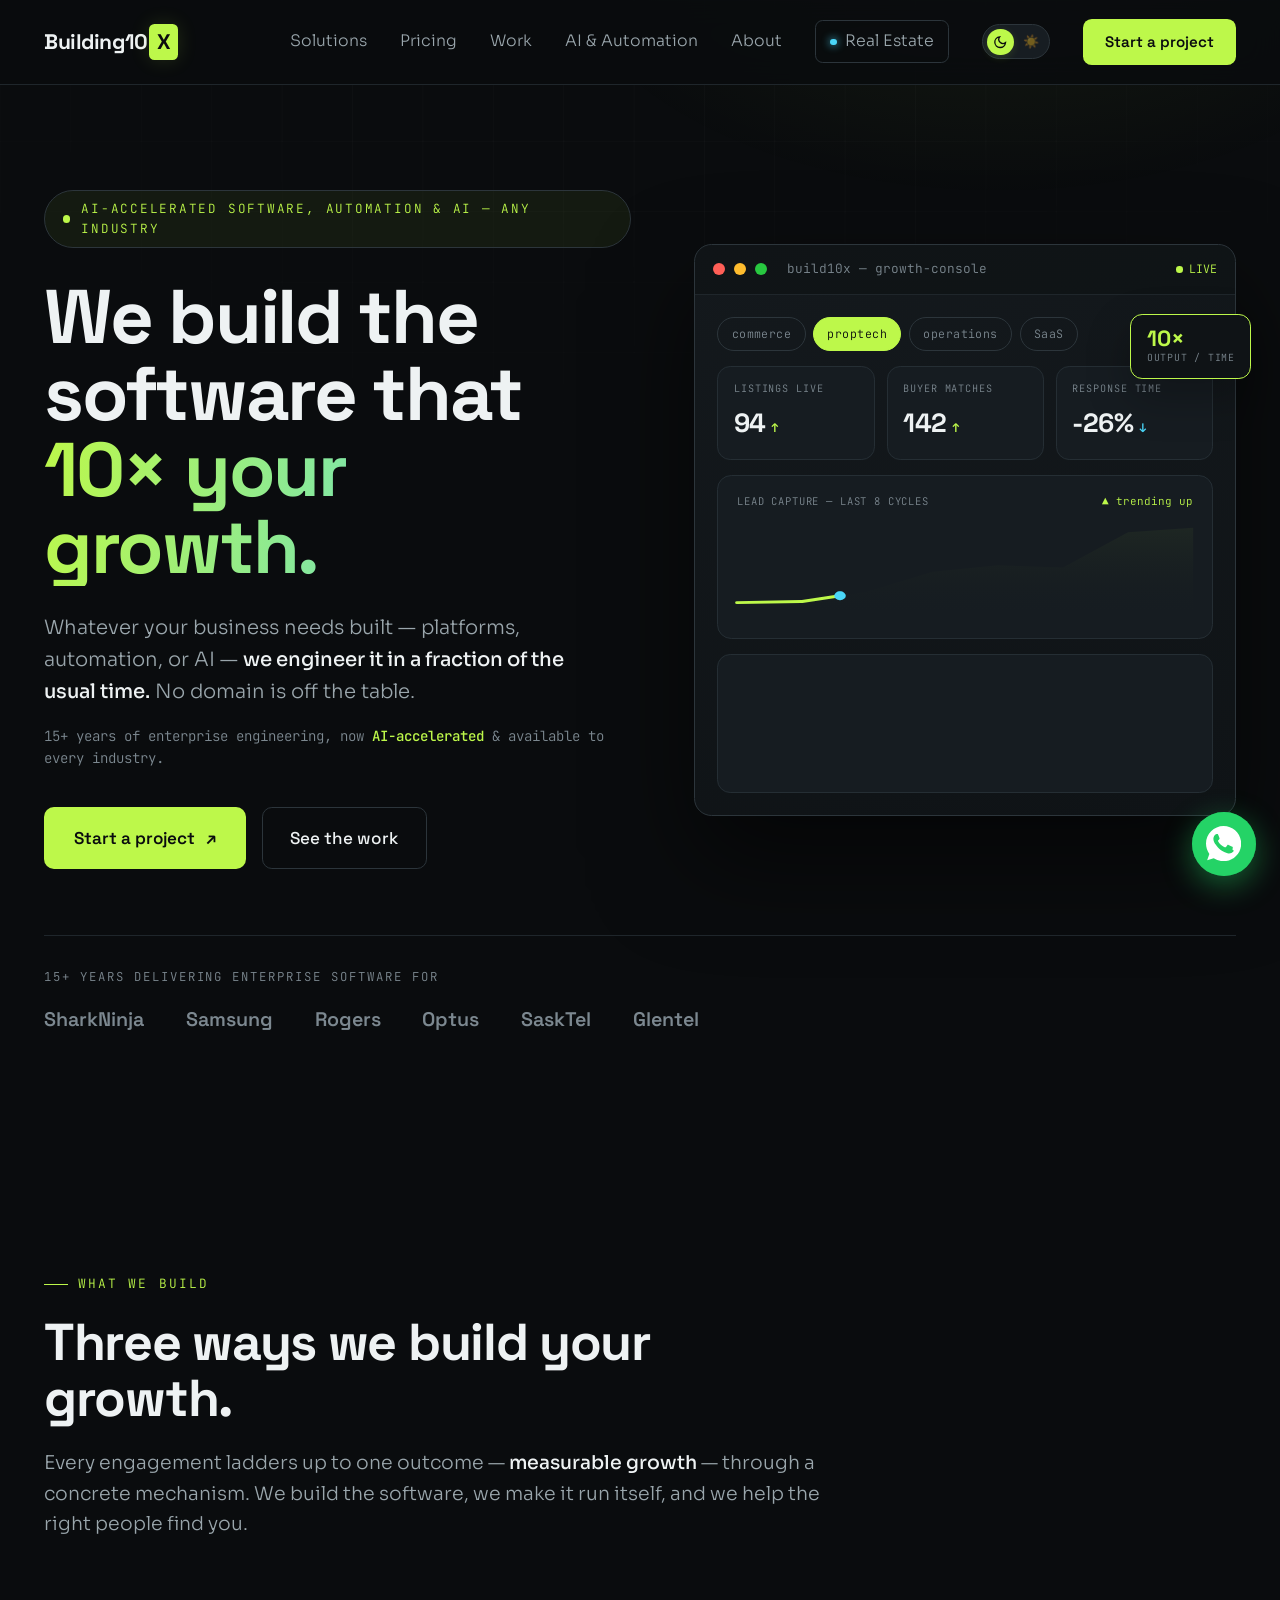
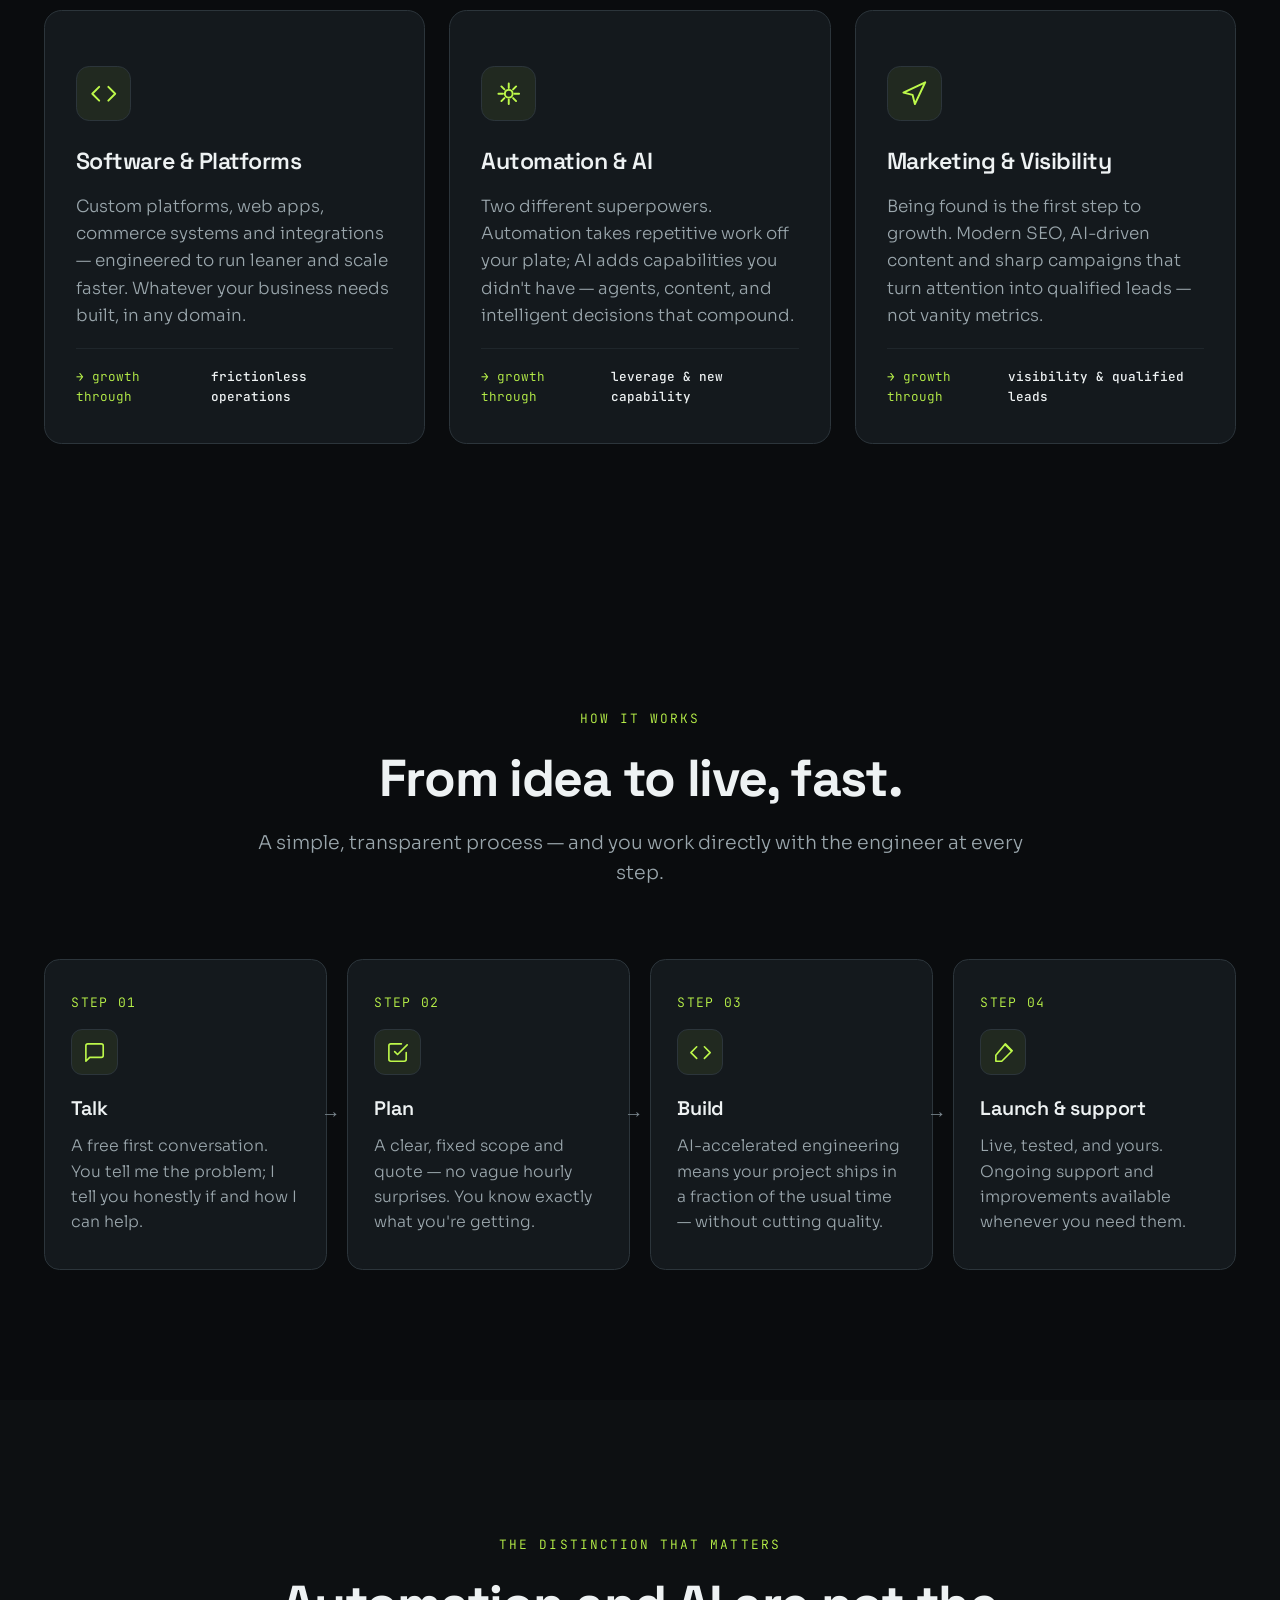
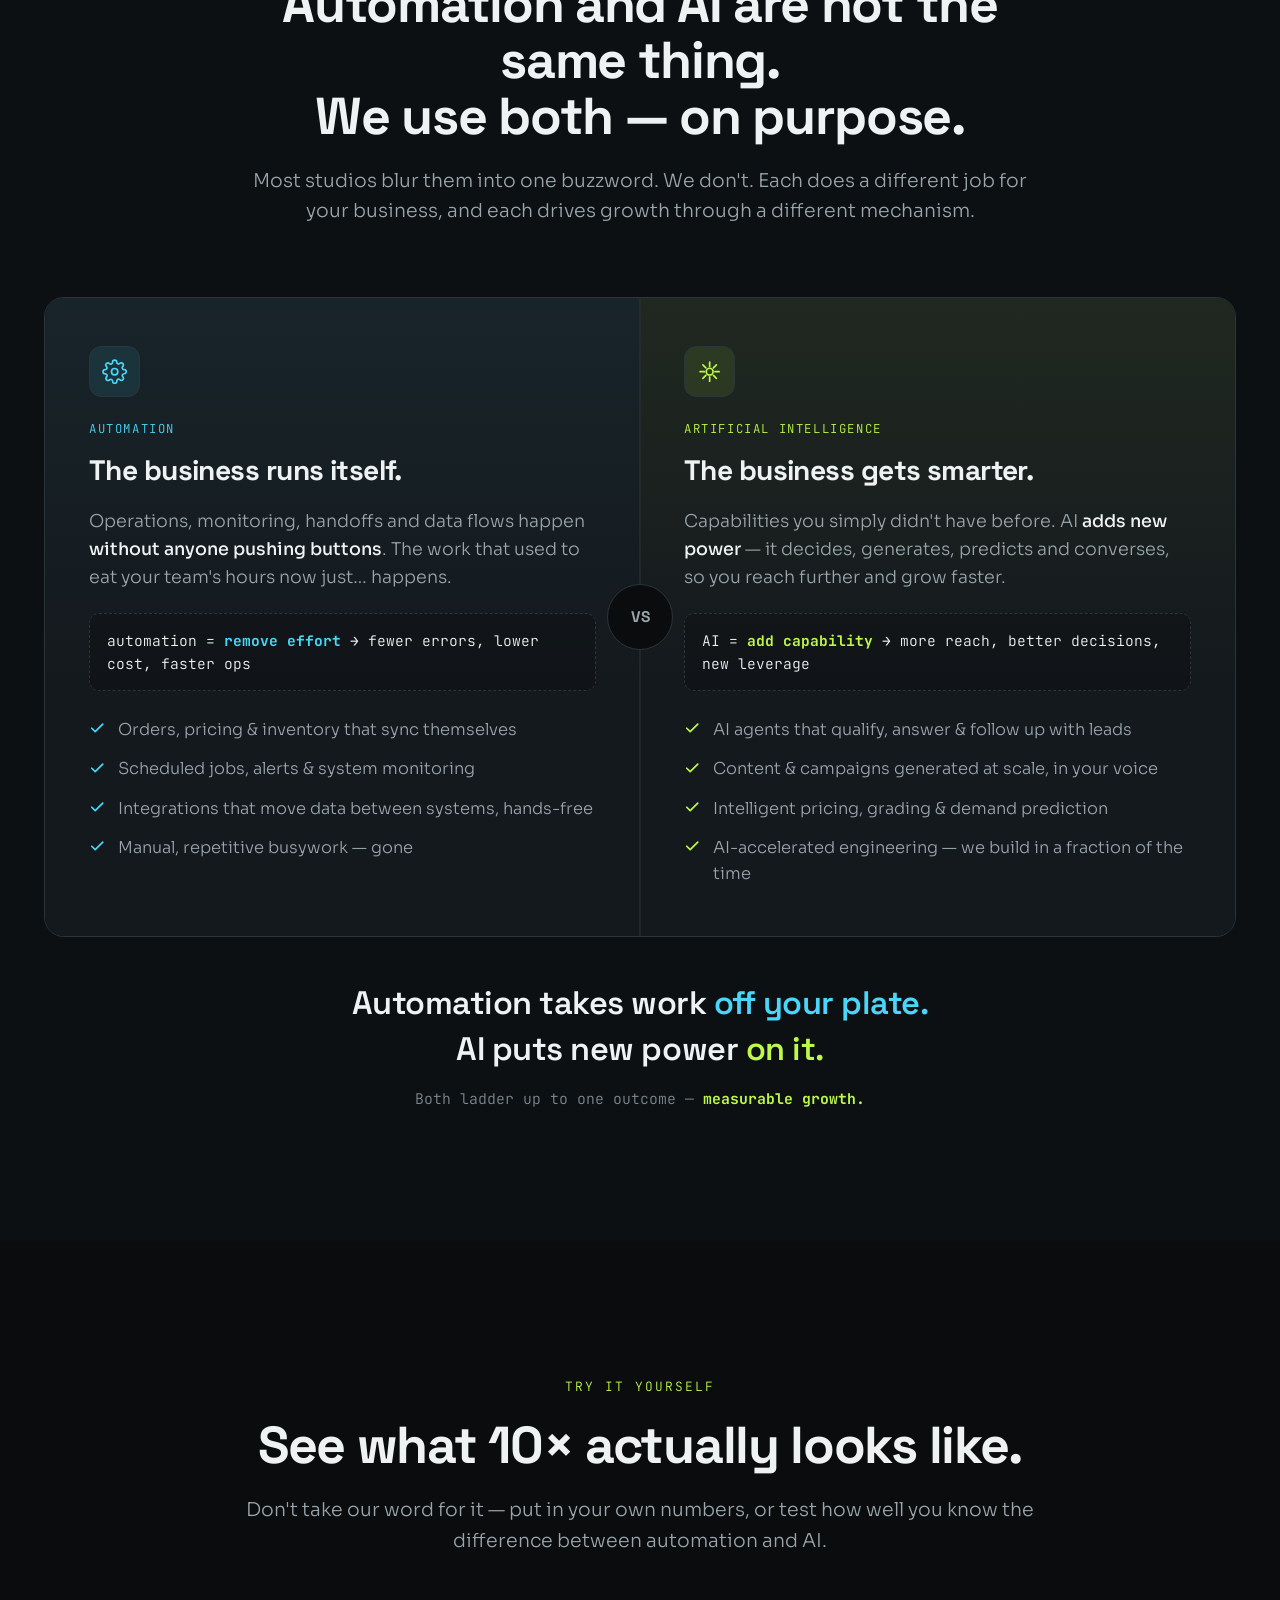
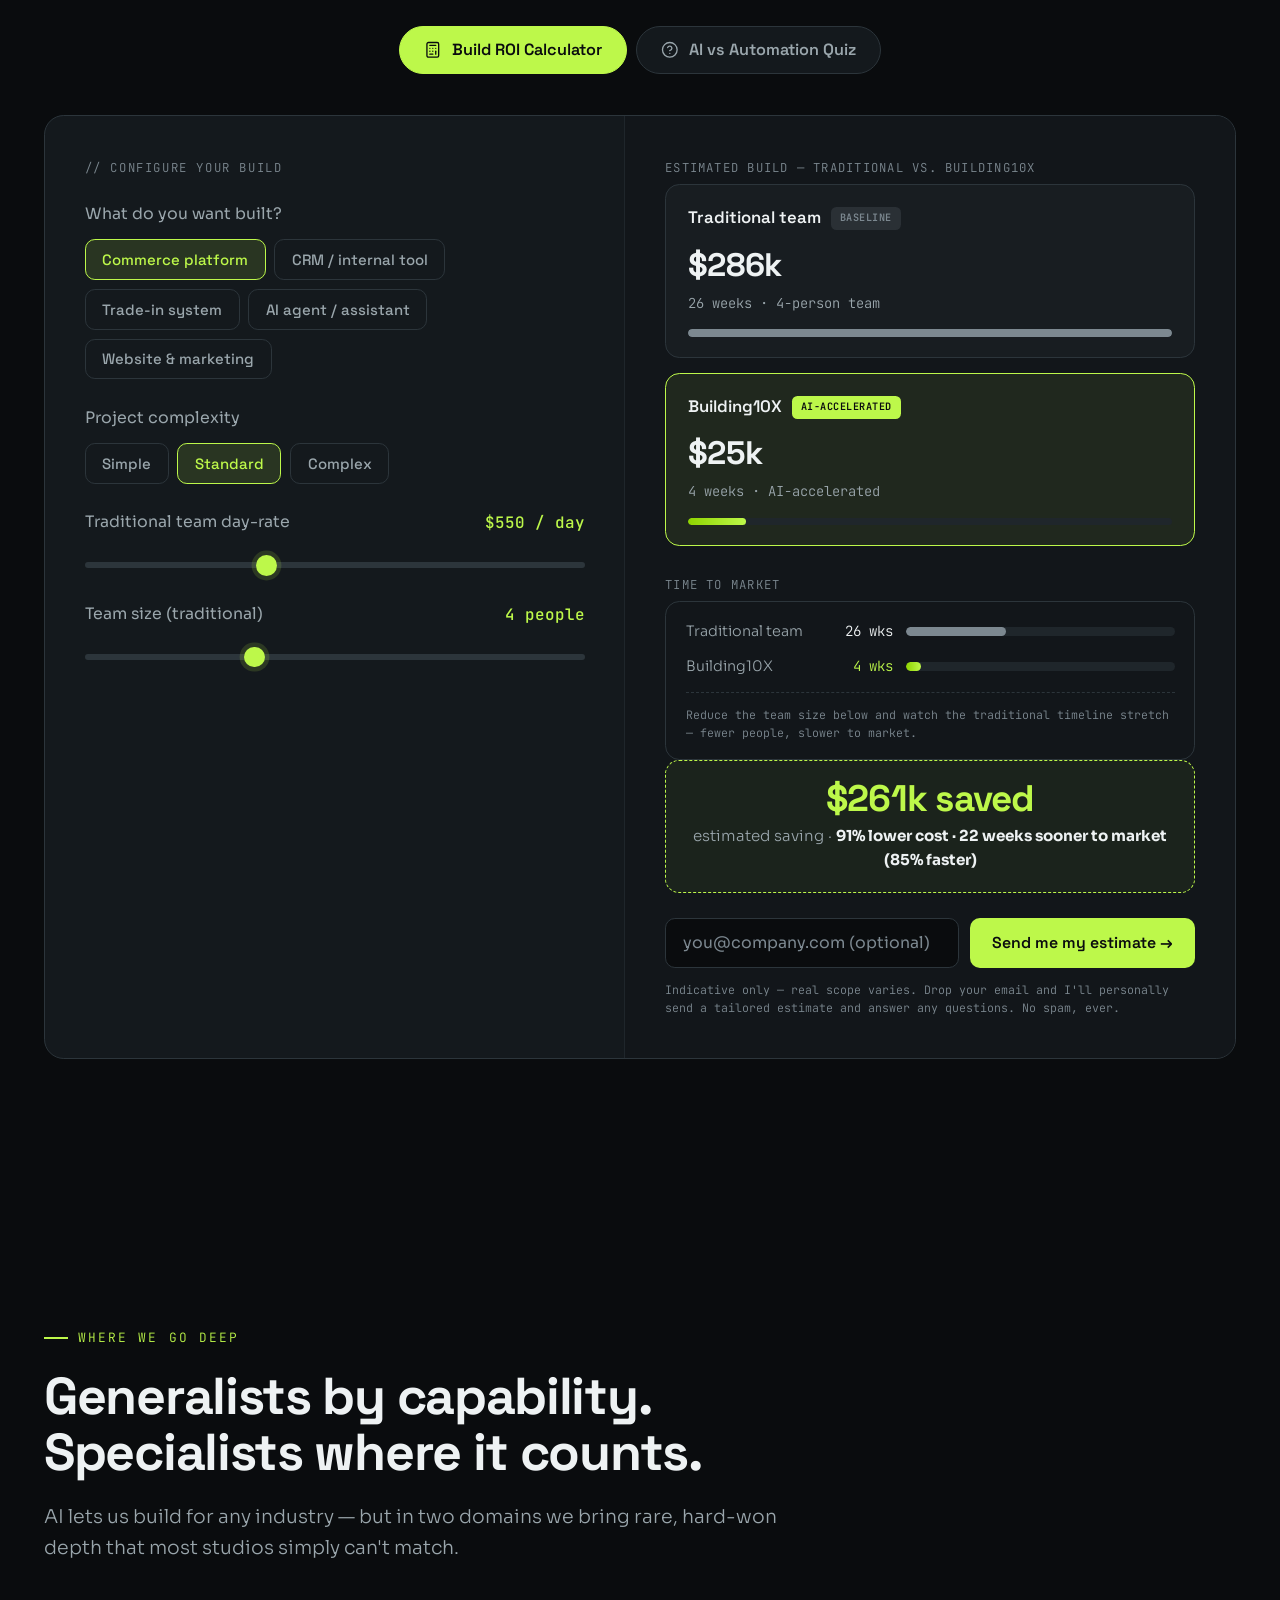
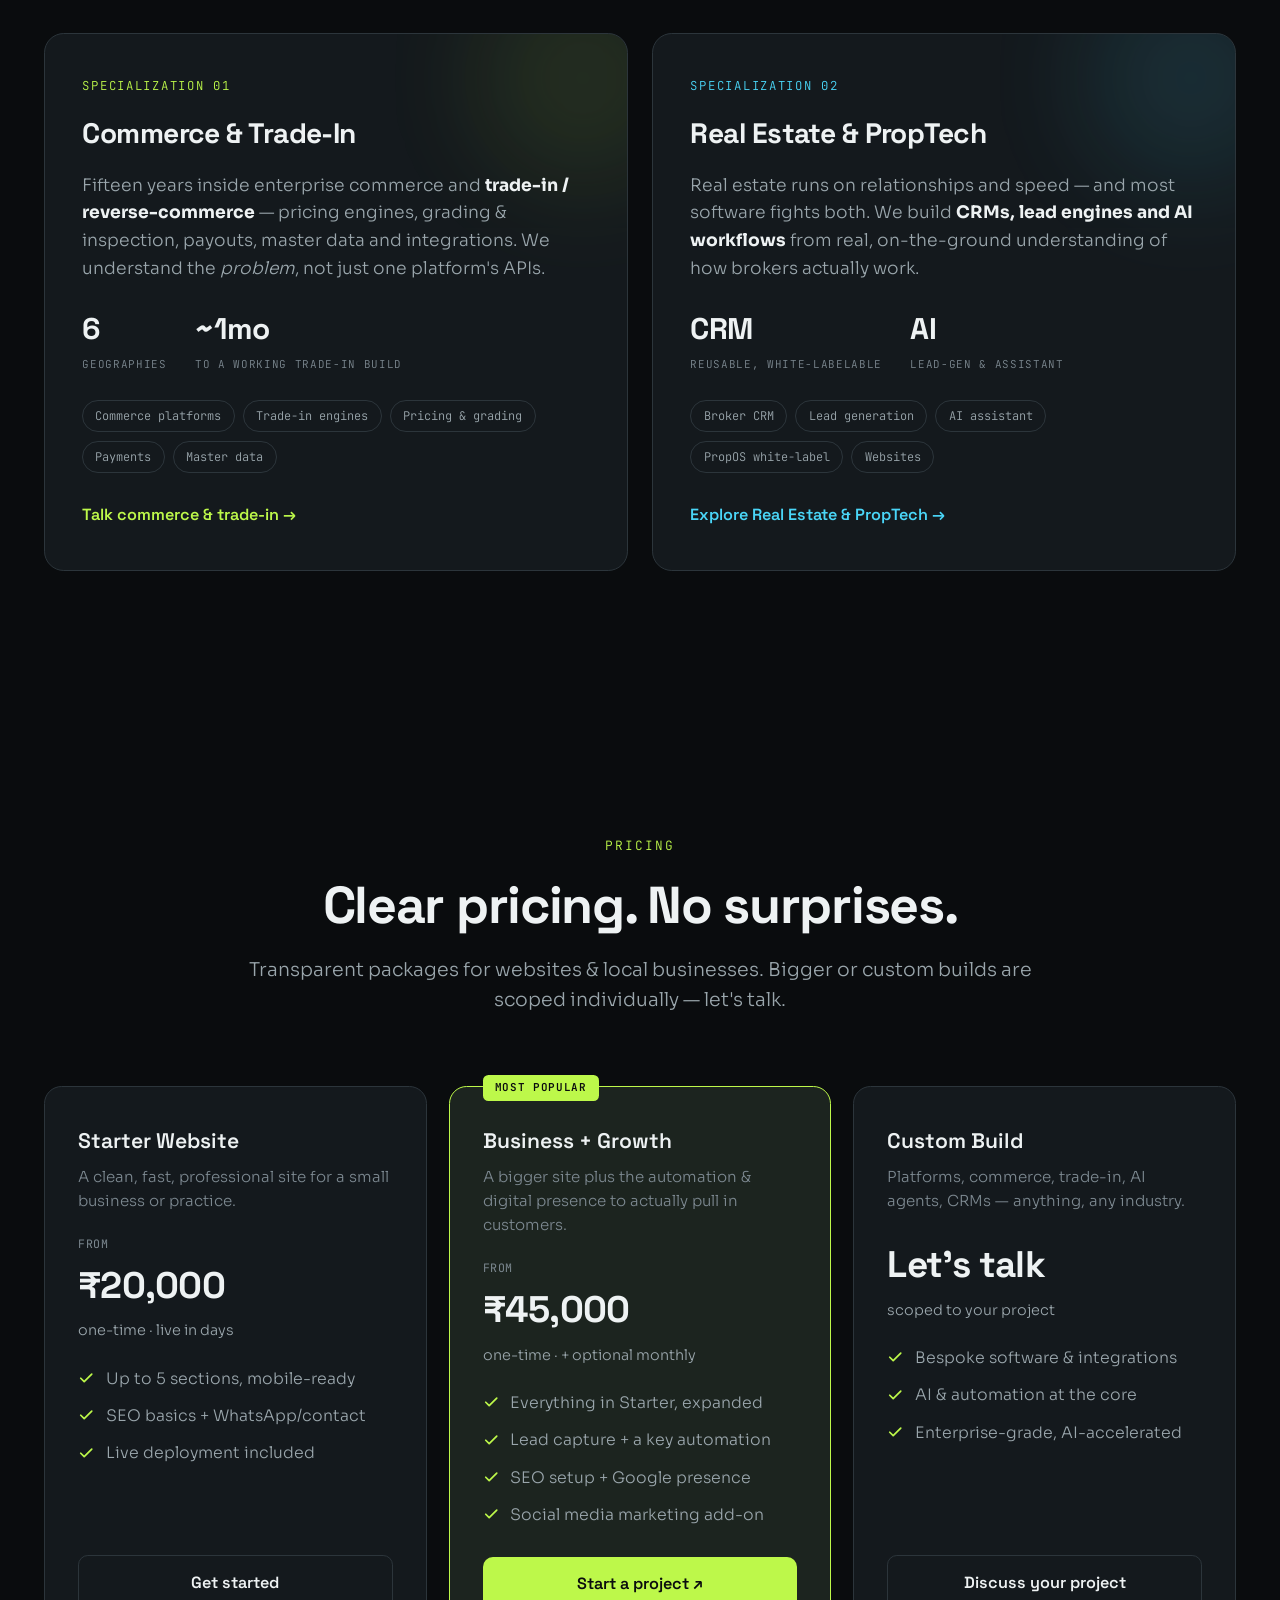
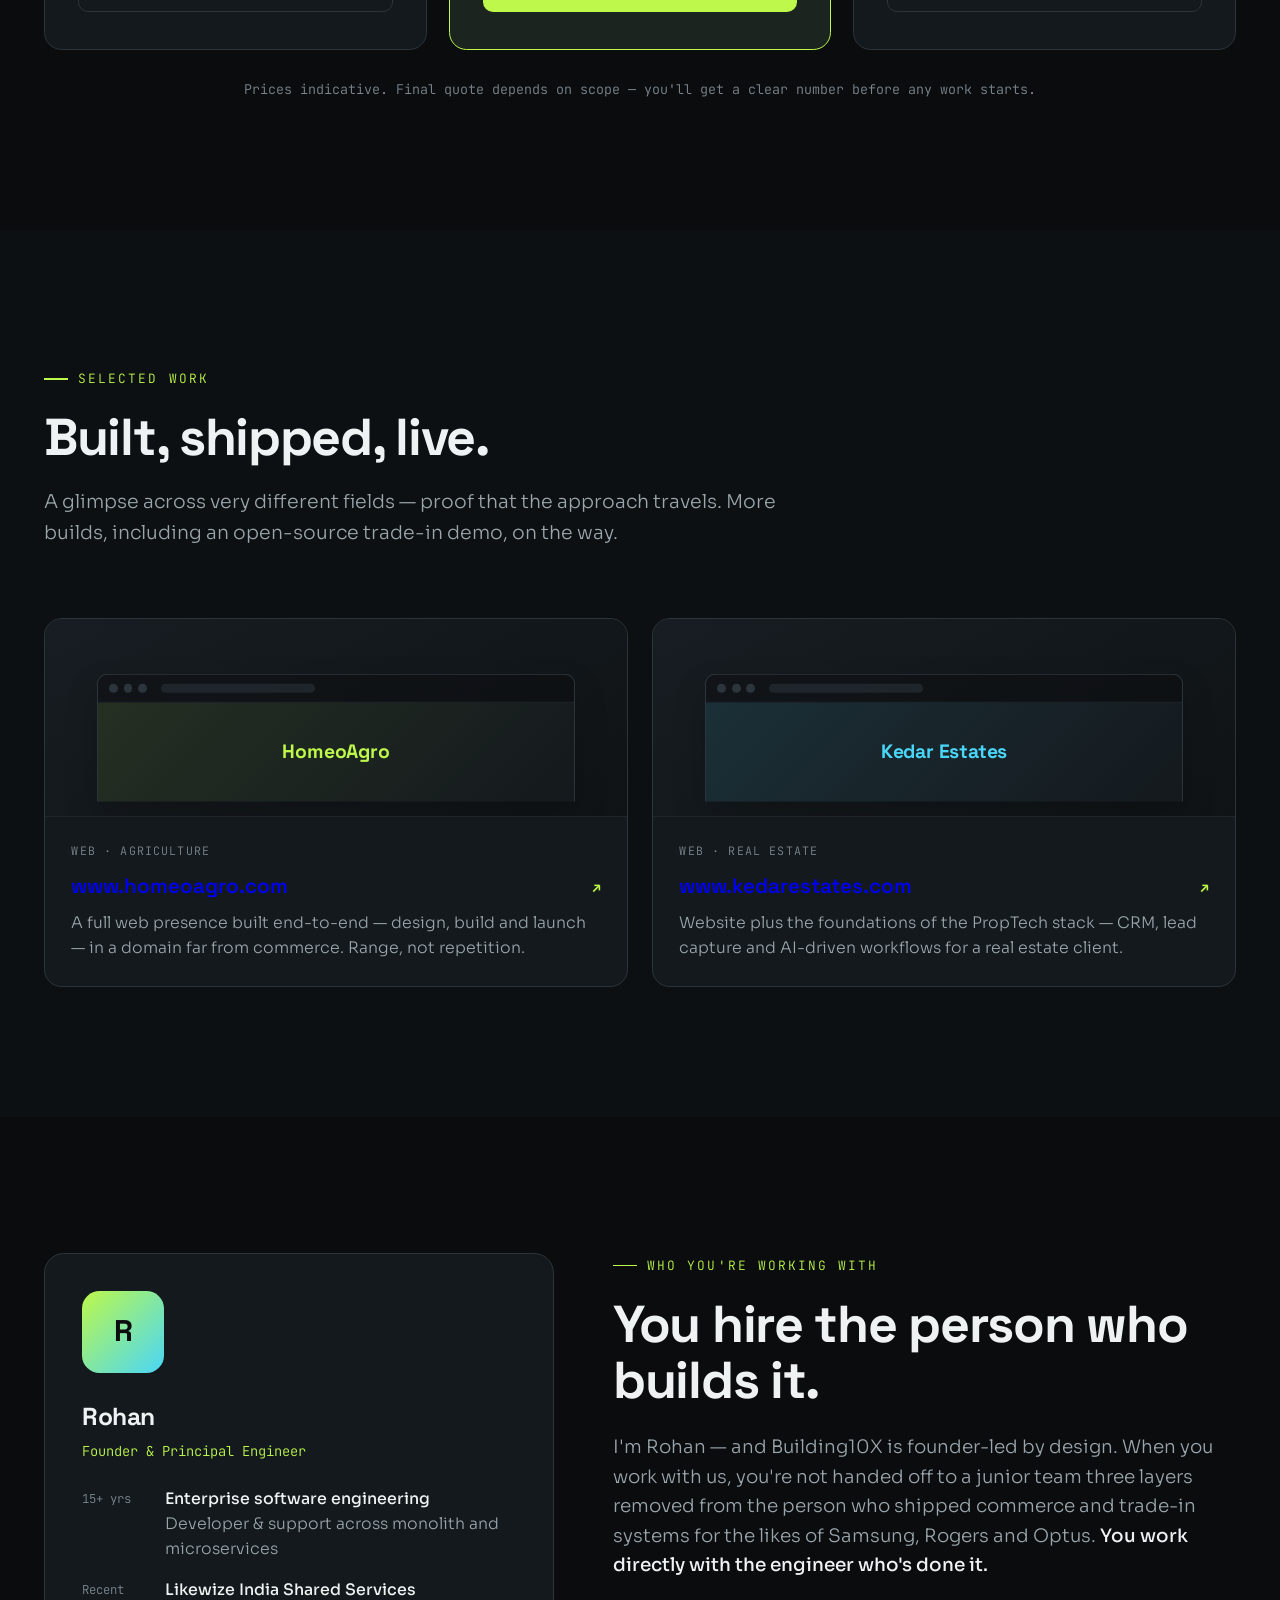
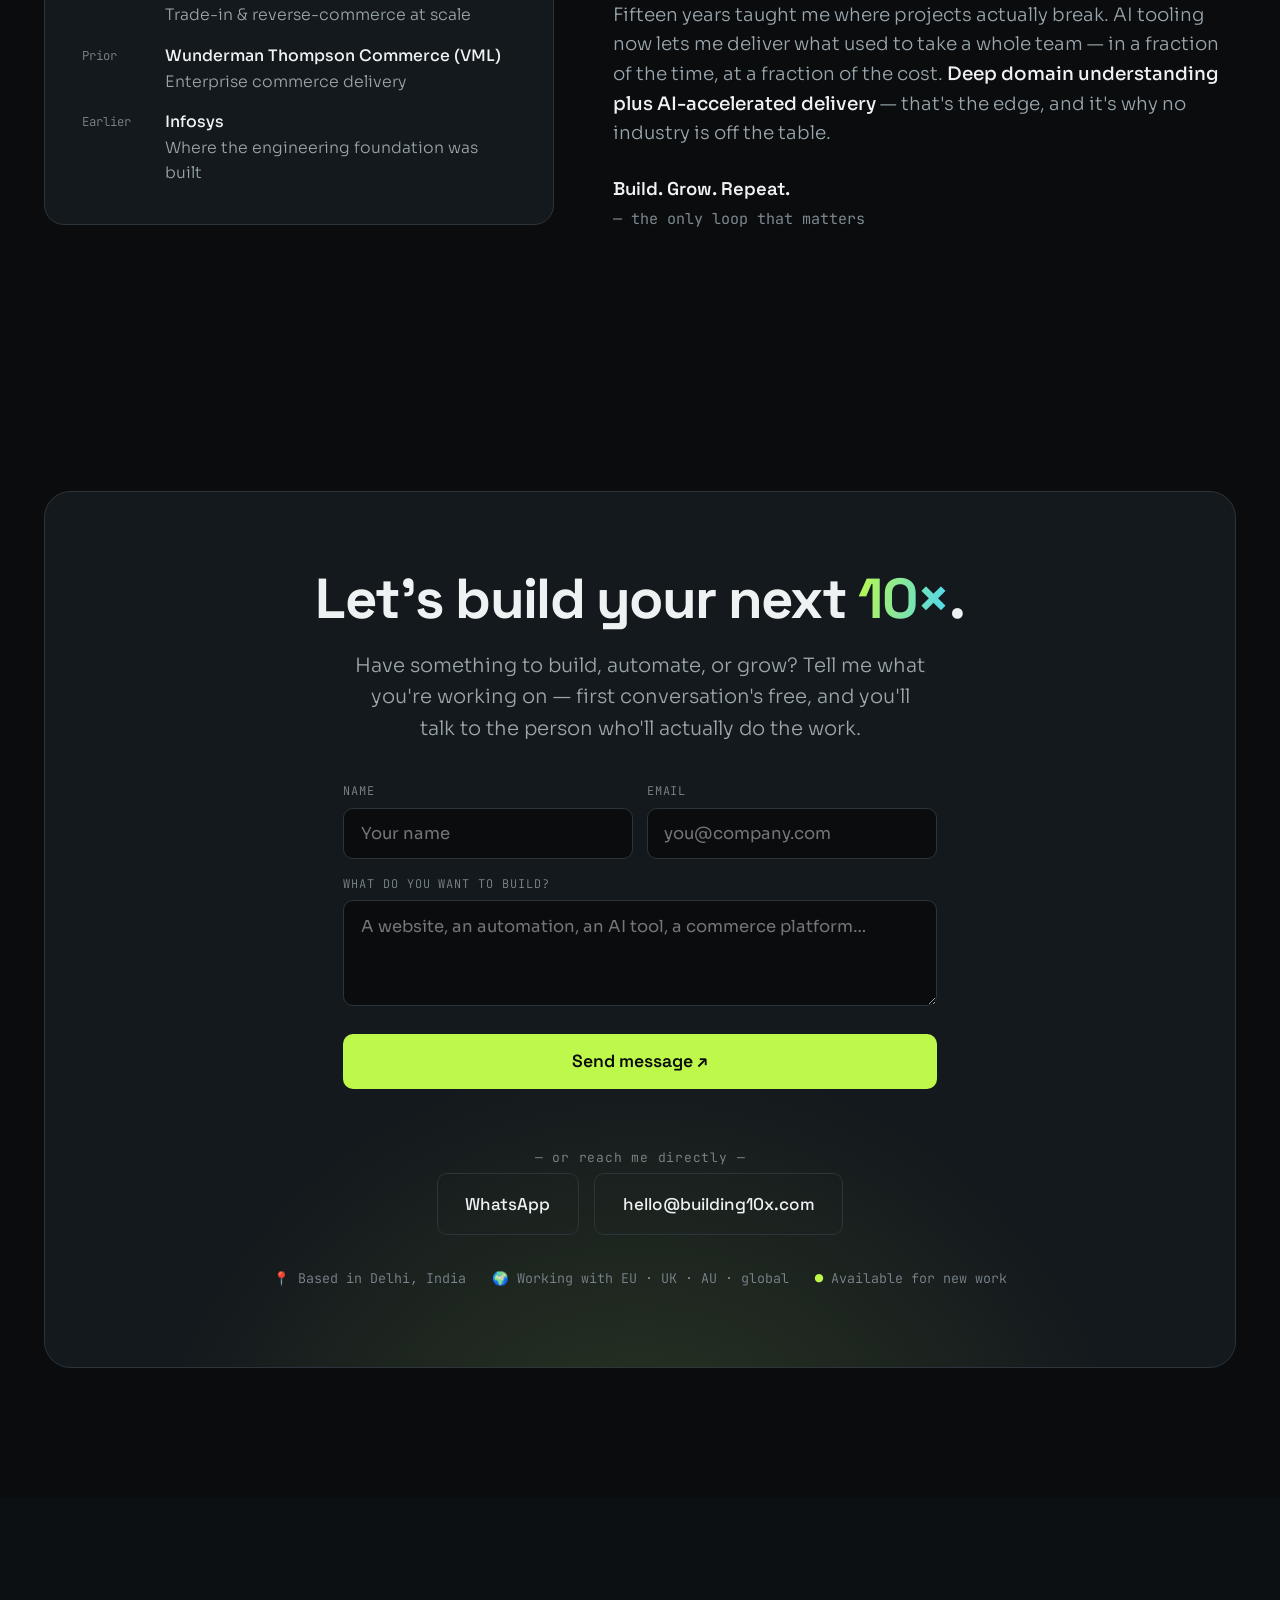
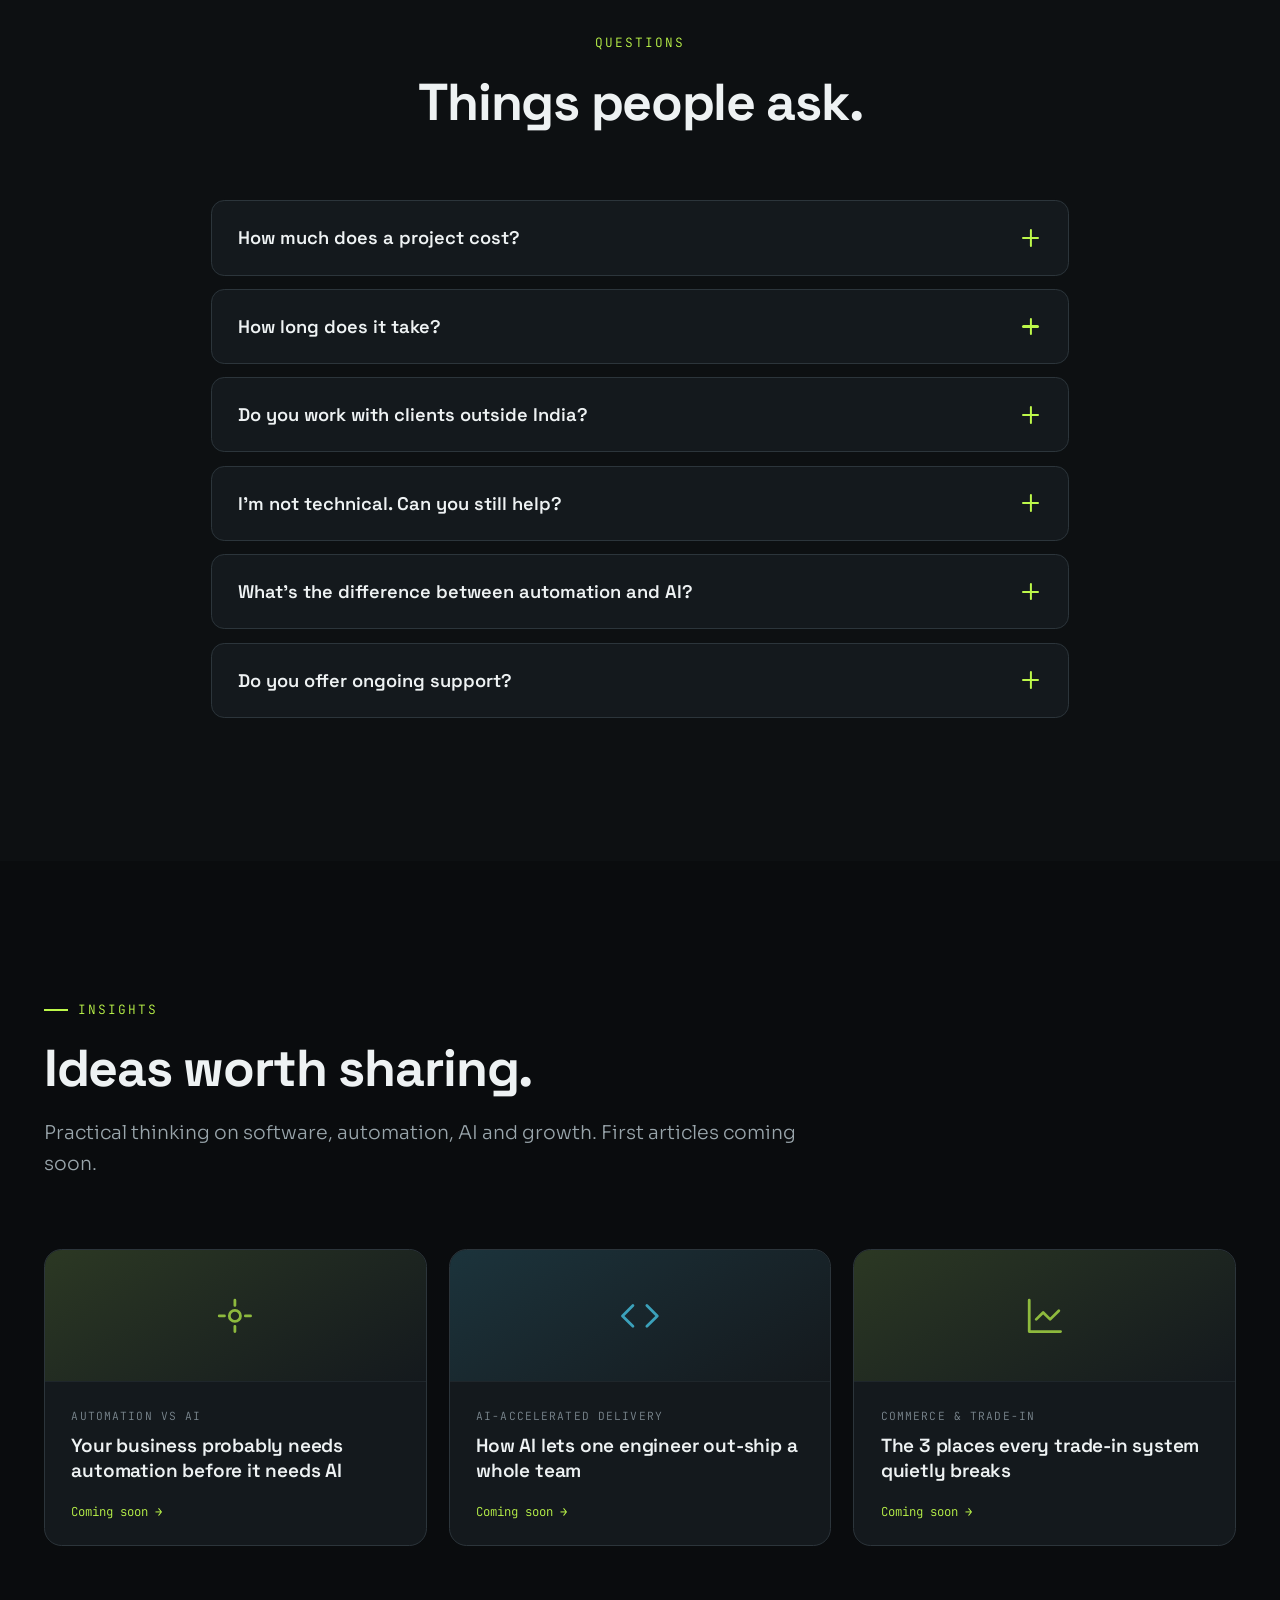
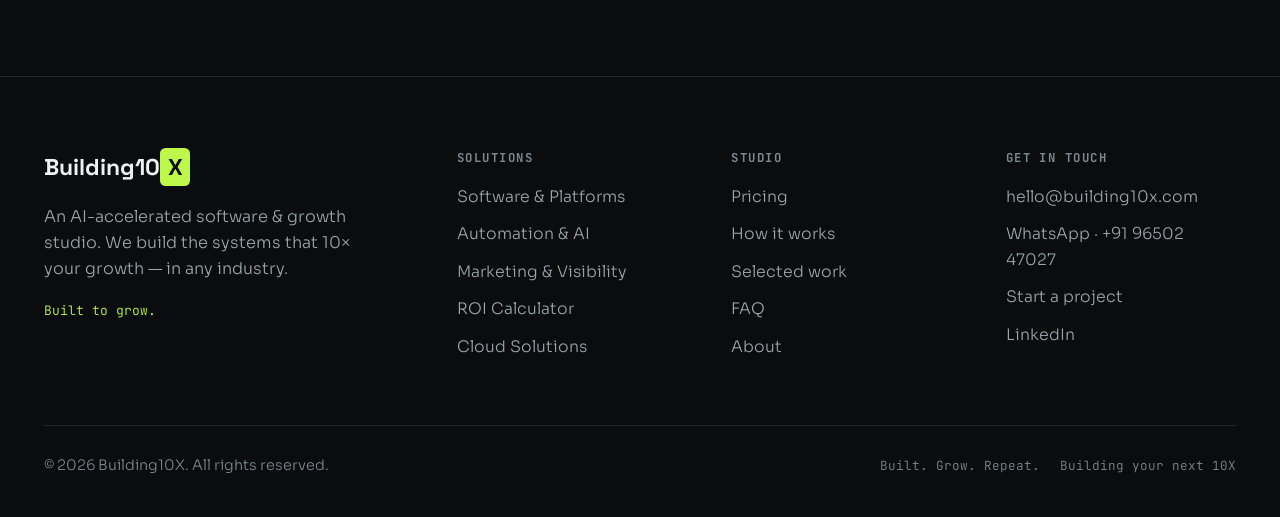
==== commit 56f63a47: "Remove testimonials section from index.html Removed the testimonials section from the index.html fil" ====
--- a/index.html
+++ b/index.html
@@ -1179,36 +1179,6 @@
           <p>Website plus the foundations of the PropTech stack — CRM, lead capture and AI-driven workflows for a real estate client.</p>
         </div>
       </a>
-    </div>
-  </div>
-</section>
-
-<!-- ============ TESTIMONIALS ============ -->
-<section class="section" id="testimonials">
-  <div class="wrap">
-    <div class="sec-head center reveal">
-      <span class="sec-tag">Client words</span>
-      <h2 class="sec-title">What clients say.</h2>
-      <p class="sec-intro">Real feedback from real projects — added as relationships grow.</p>
-    </div>
-    <!-- REPLACE_ME: swap these placeholders for real testimonials as you earn them.
-         Keep them honest — don't invent quotes or names. -->
-    <div class="tm-grid">
-      <div class="tm placeholder reveal d1">
-        <div class="tm-quote">&ldquo;</div>
-        <p>Your testimonial will appear here. After your first projects, ask happy clients for a sentence or two — real words from real clients are the most persuasive thing on this page.</p>
-        <div class="tm-who"><div class="tm-av">★</div><div><div class="tm-name">Future client</div><div class="tm-role">Coming soon</div></div></div>
-      </div>
-      <div class="tm placeholder reveal d2">
-        <div class="tm-quote">&ldquo;</div>
-        <p>A second testimonial slot. A short, specific quote — what you built, how fast, and the result — works better than generic praise.</p>
-        <div class="tm-who"><div class="tm-av">★</div><div><div class="tm-name">Future client</div><div class="tm-role">Coming soon</div></div></div>
-      </div>
-      <div class="tm placeholder reveal d3">
-        <div class="tm-quote">&ldquo;</div>
-        <p>A third slot. Three short testimonials is the sweet spot — enough to build trust without overwhelming the reader.</p>
-        <div class="tm-who"><div class="tm-av">★</div><div><div class="tm-name">Future client</div><div class="tm-role">Coming soon</div></div></div>
-      </div>
     </div>
   </div>
 </section>
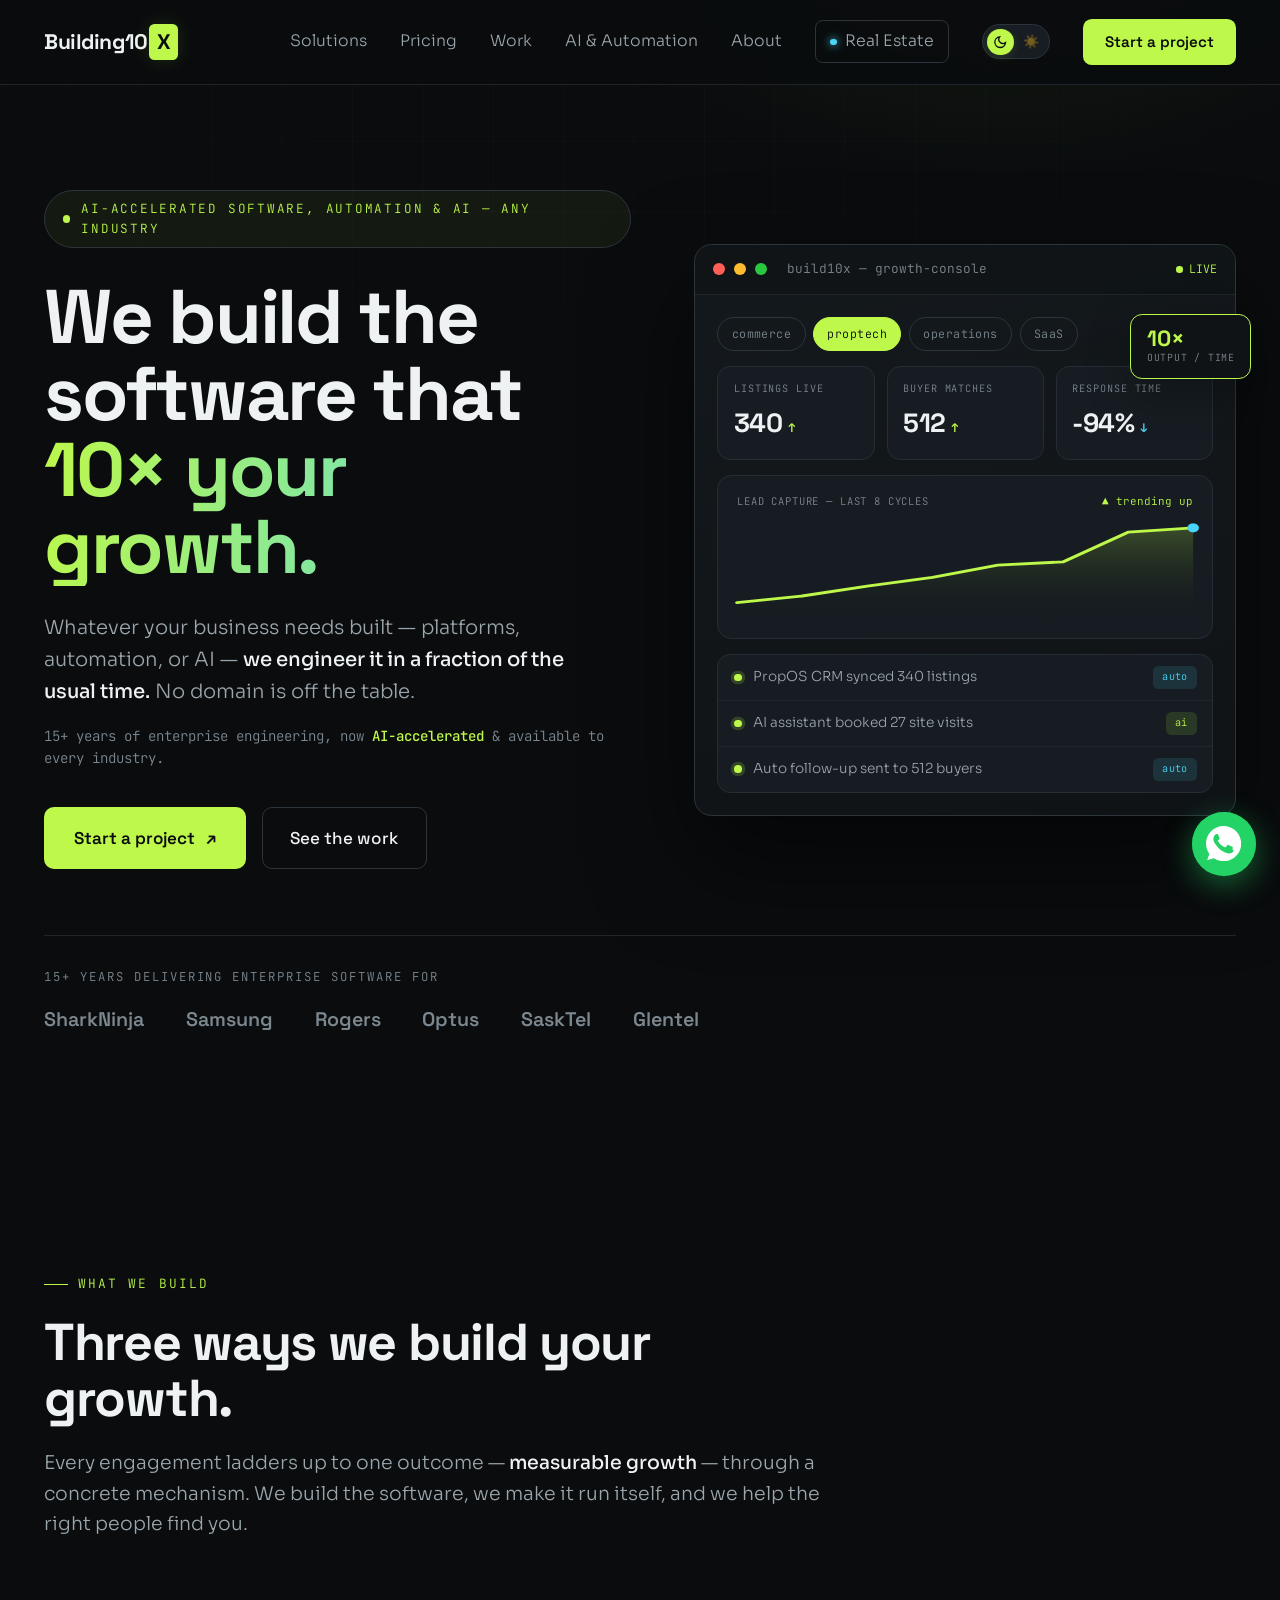
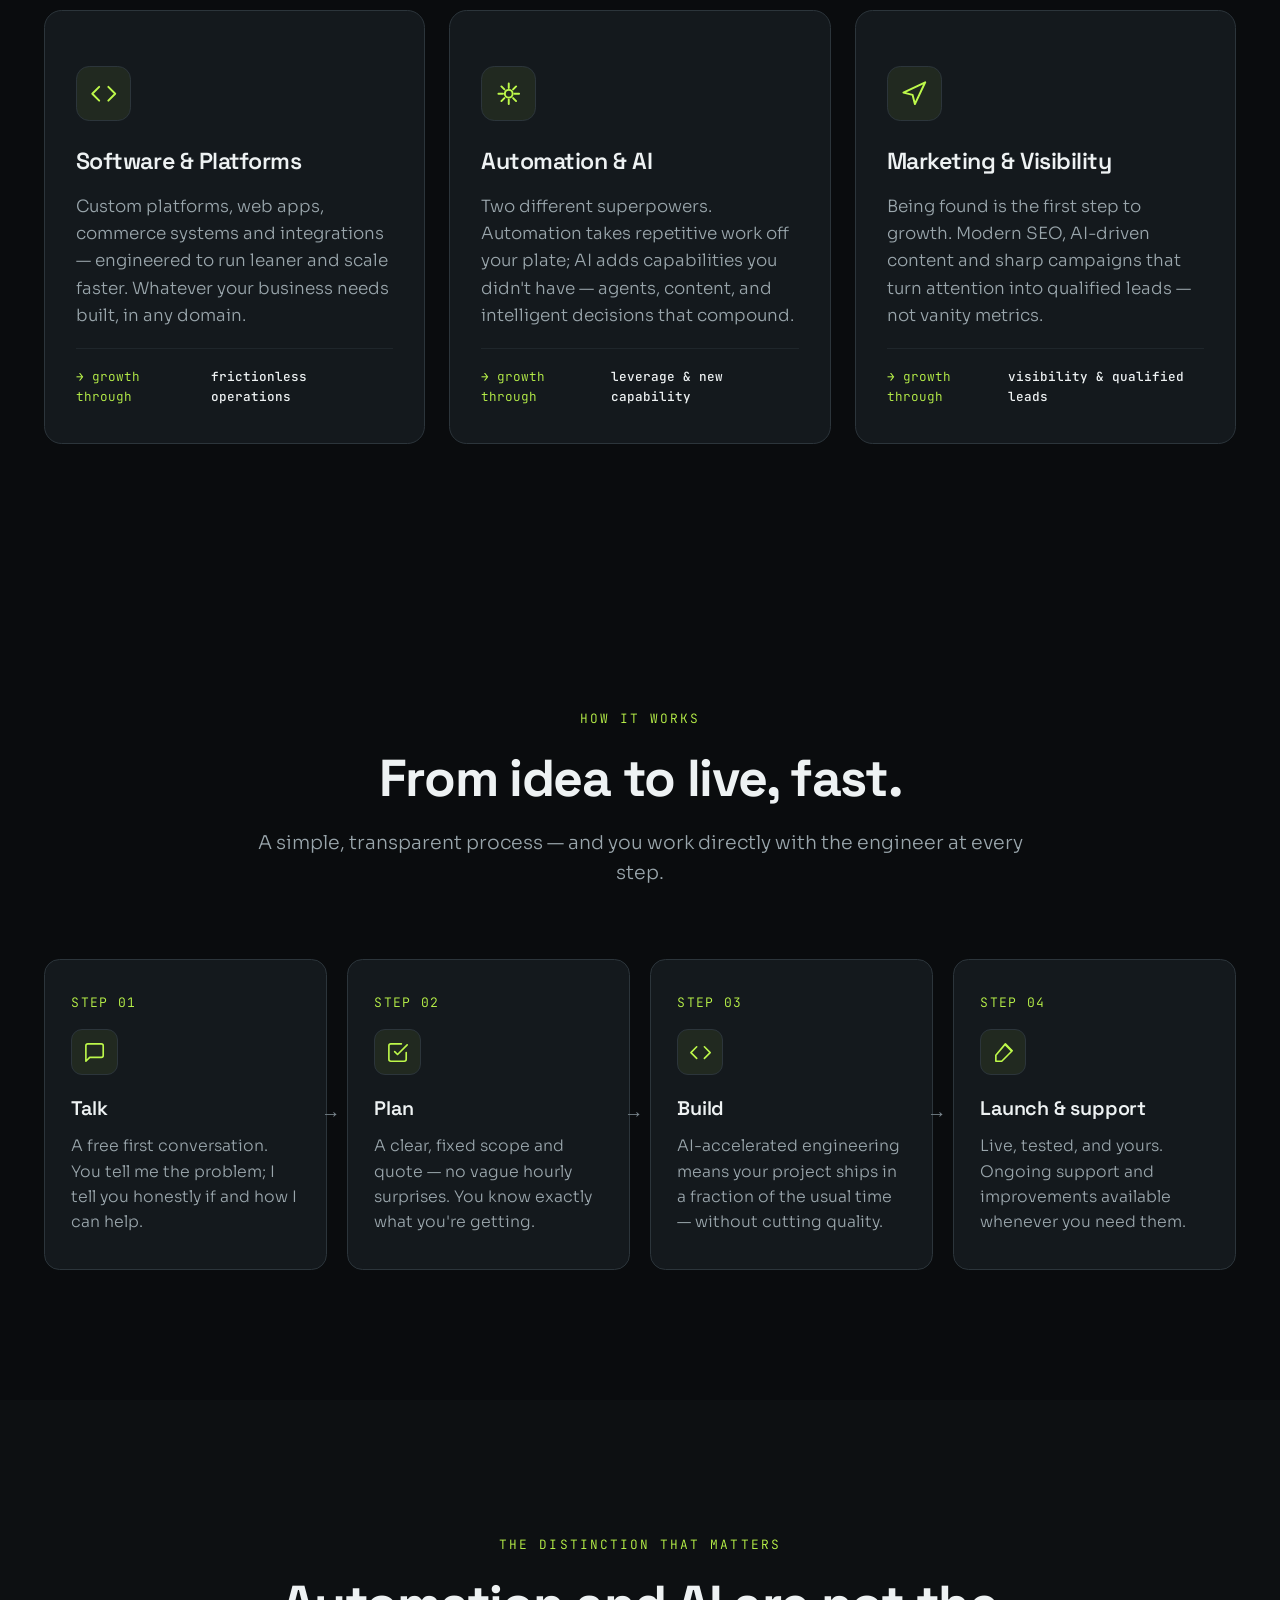
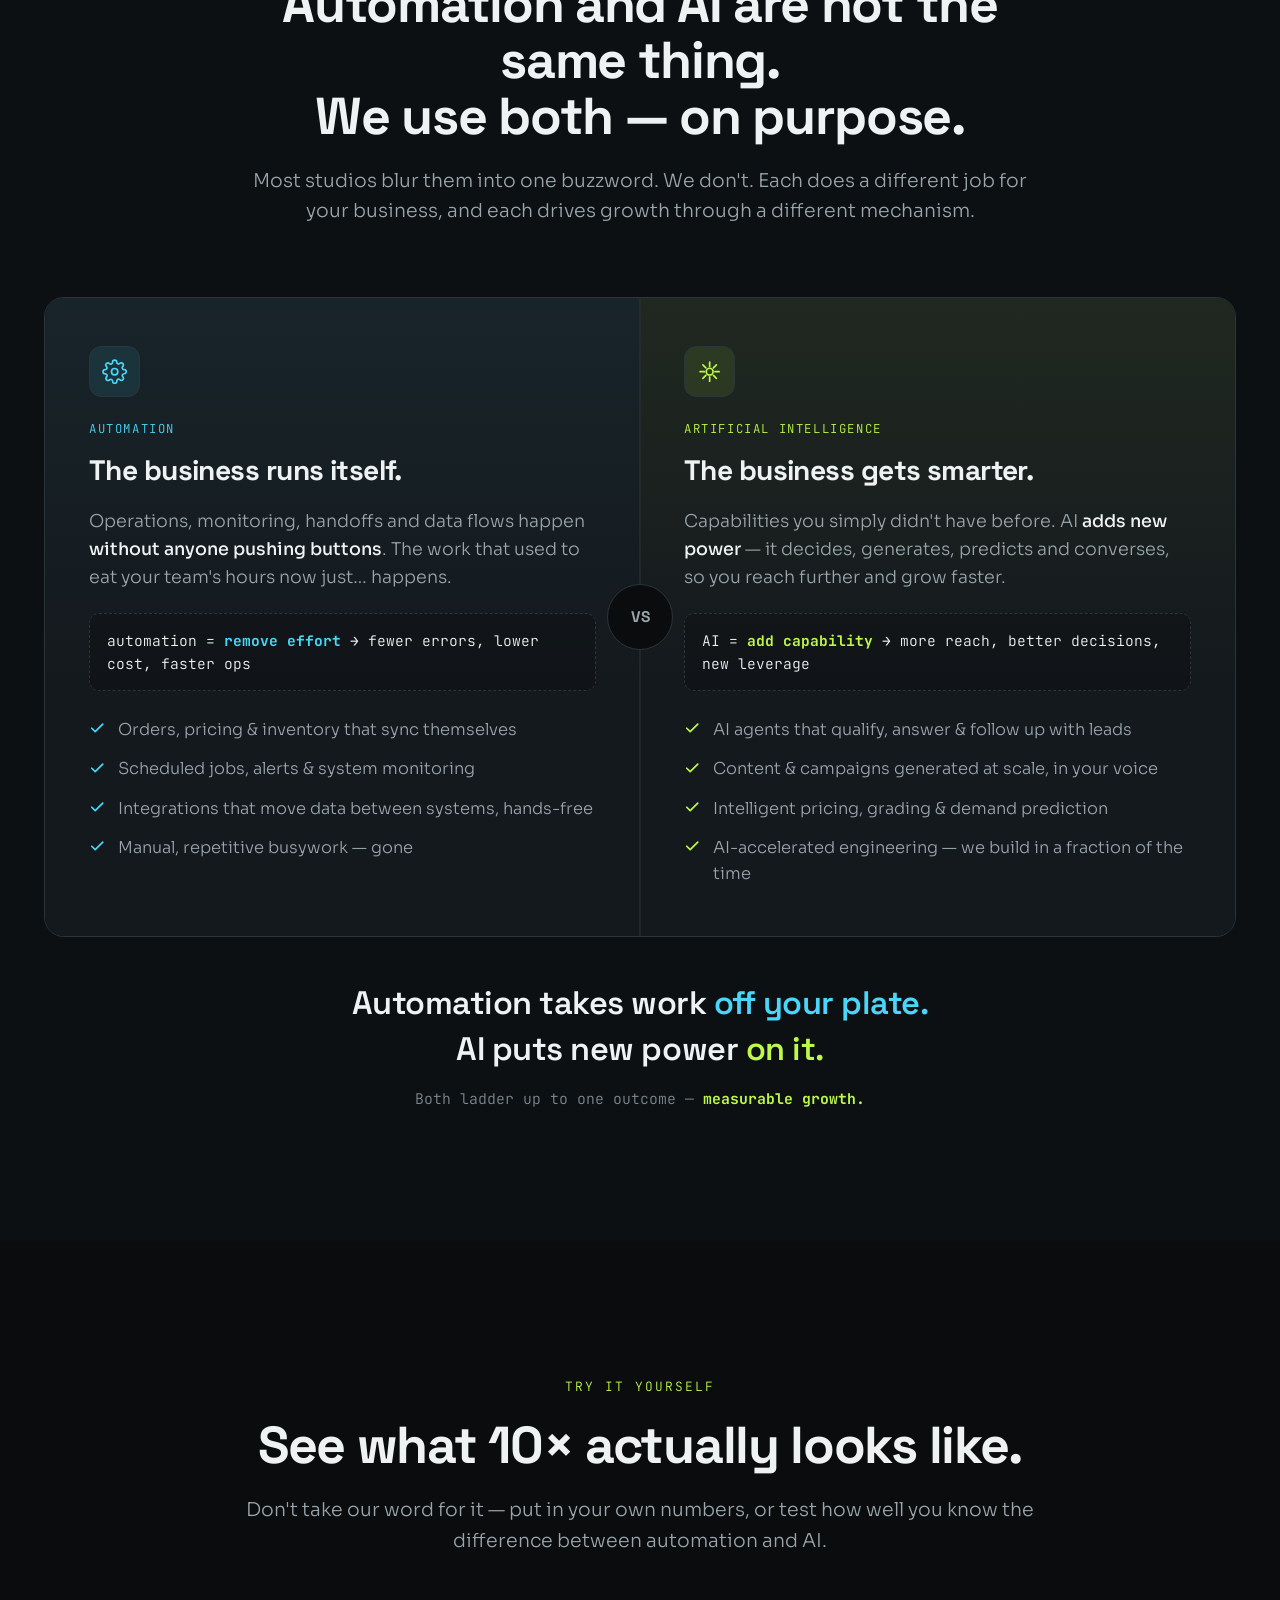
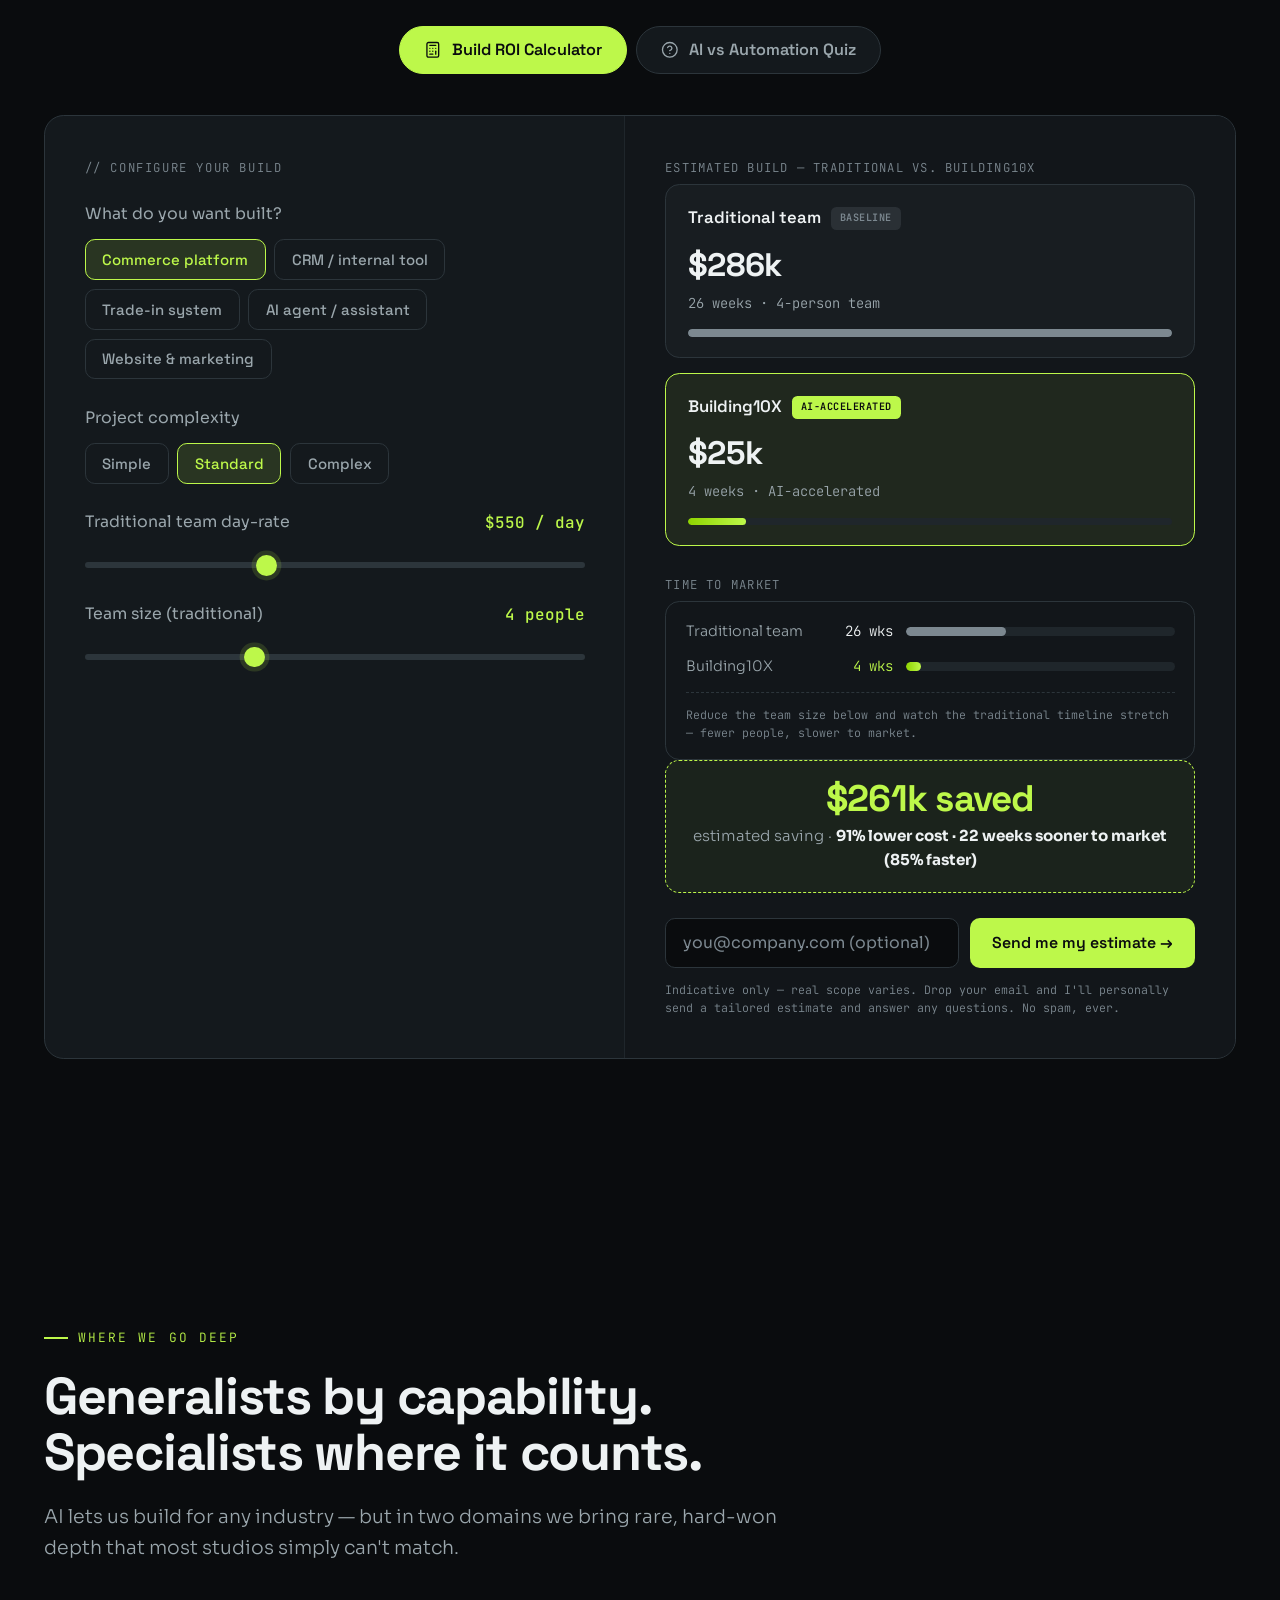
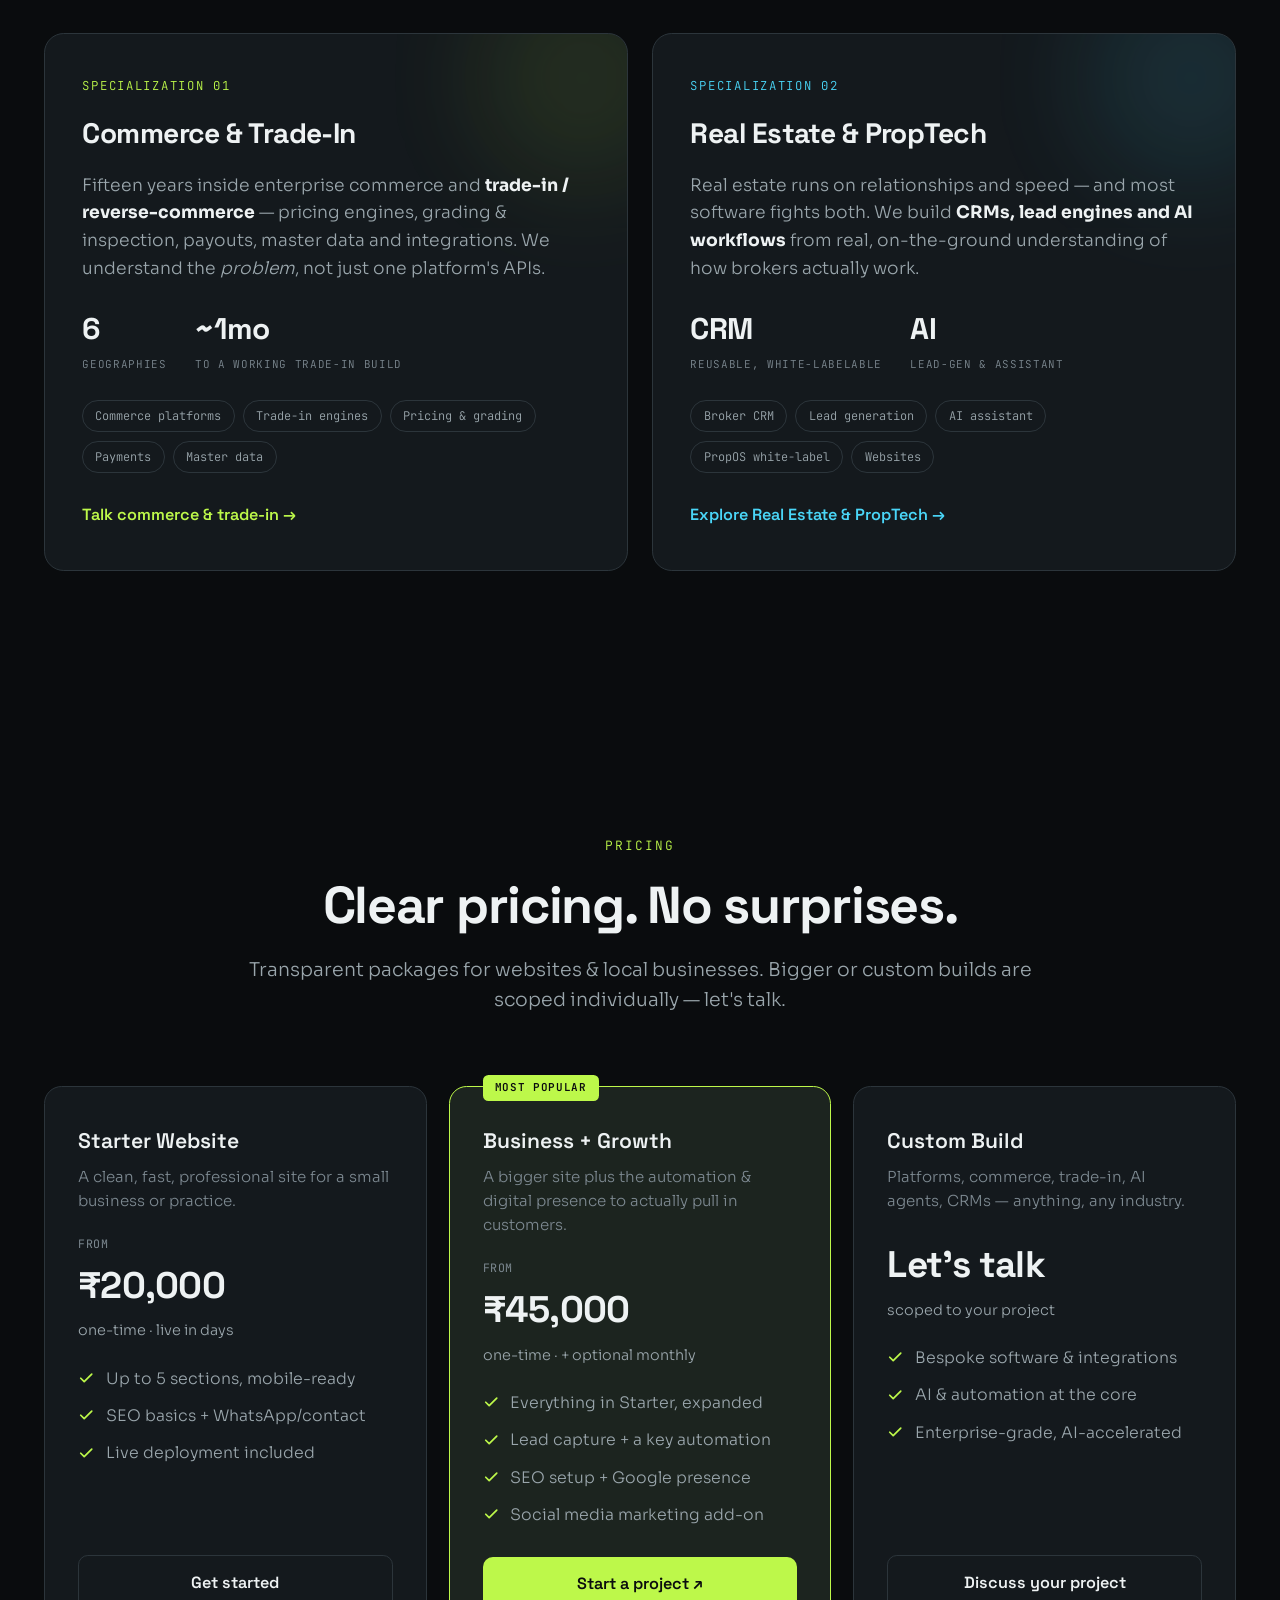
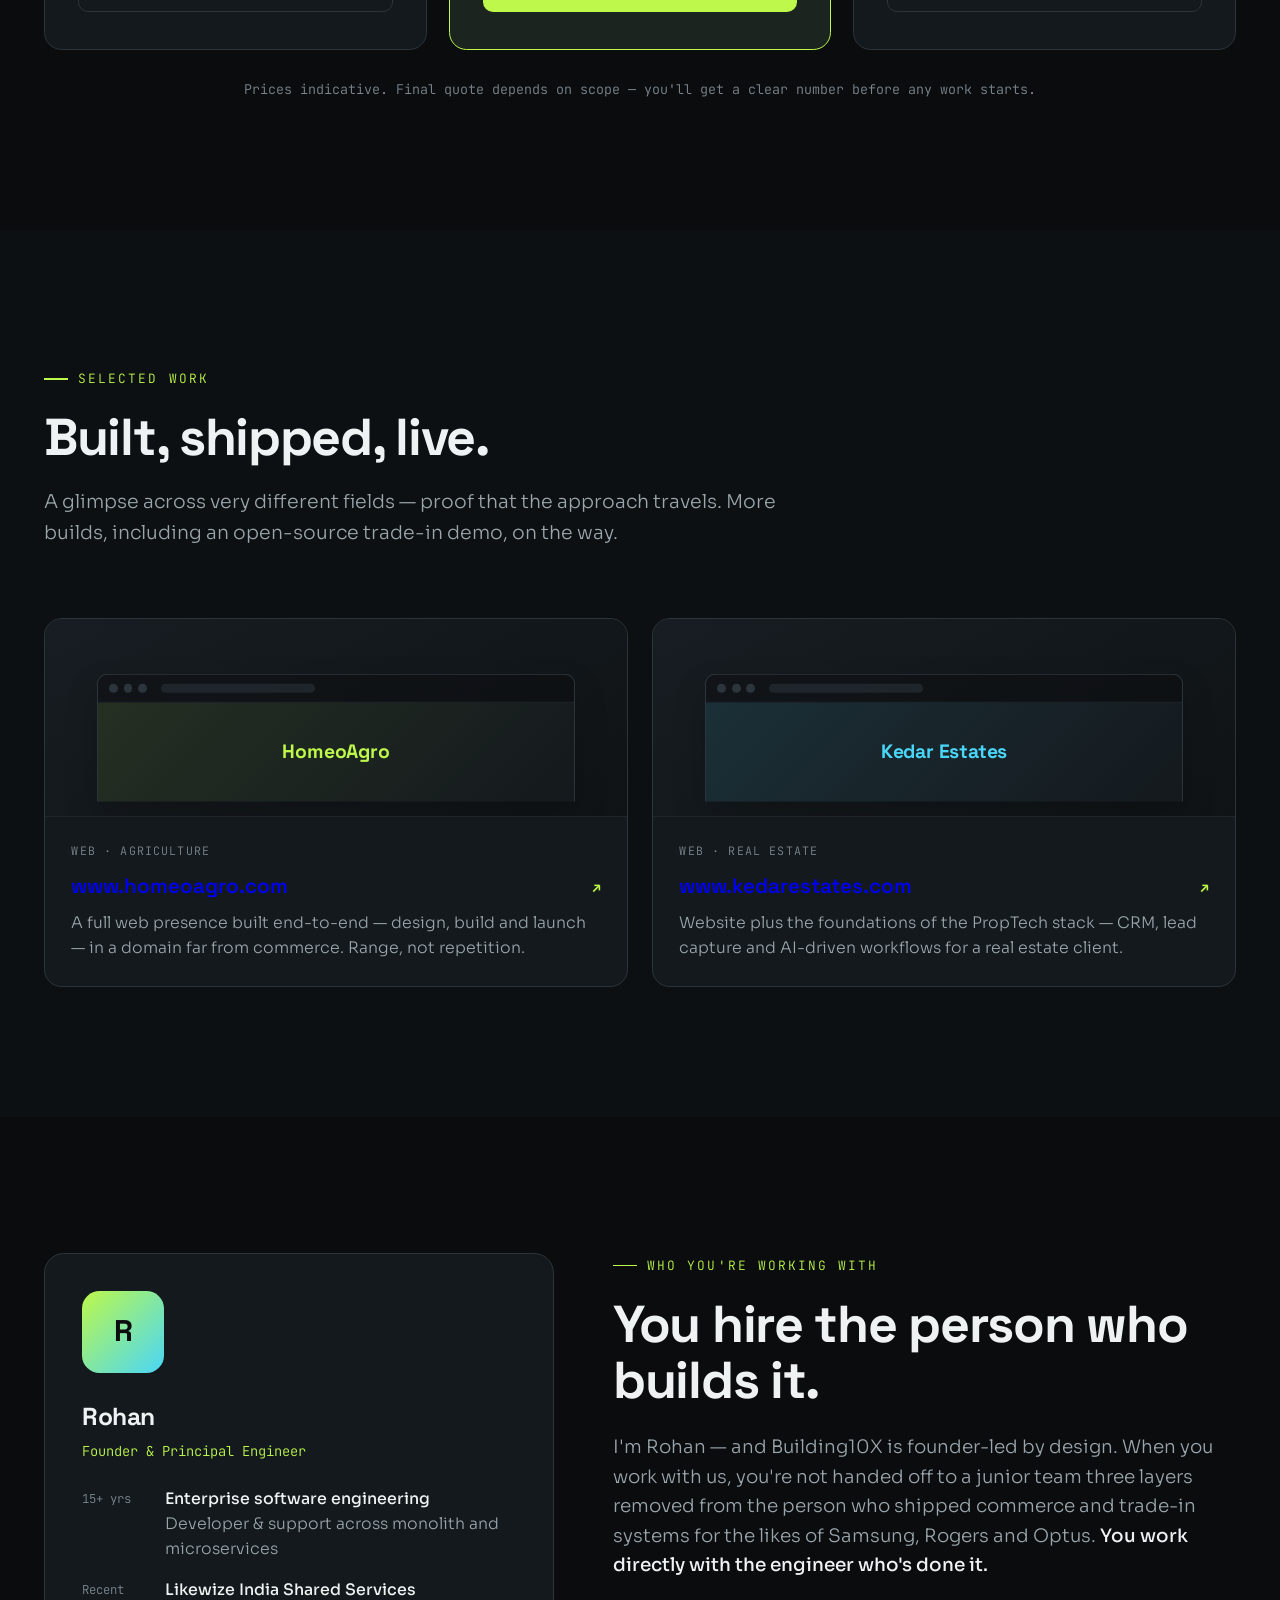
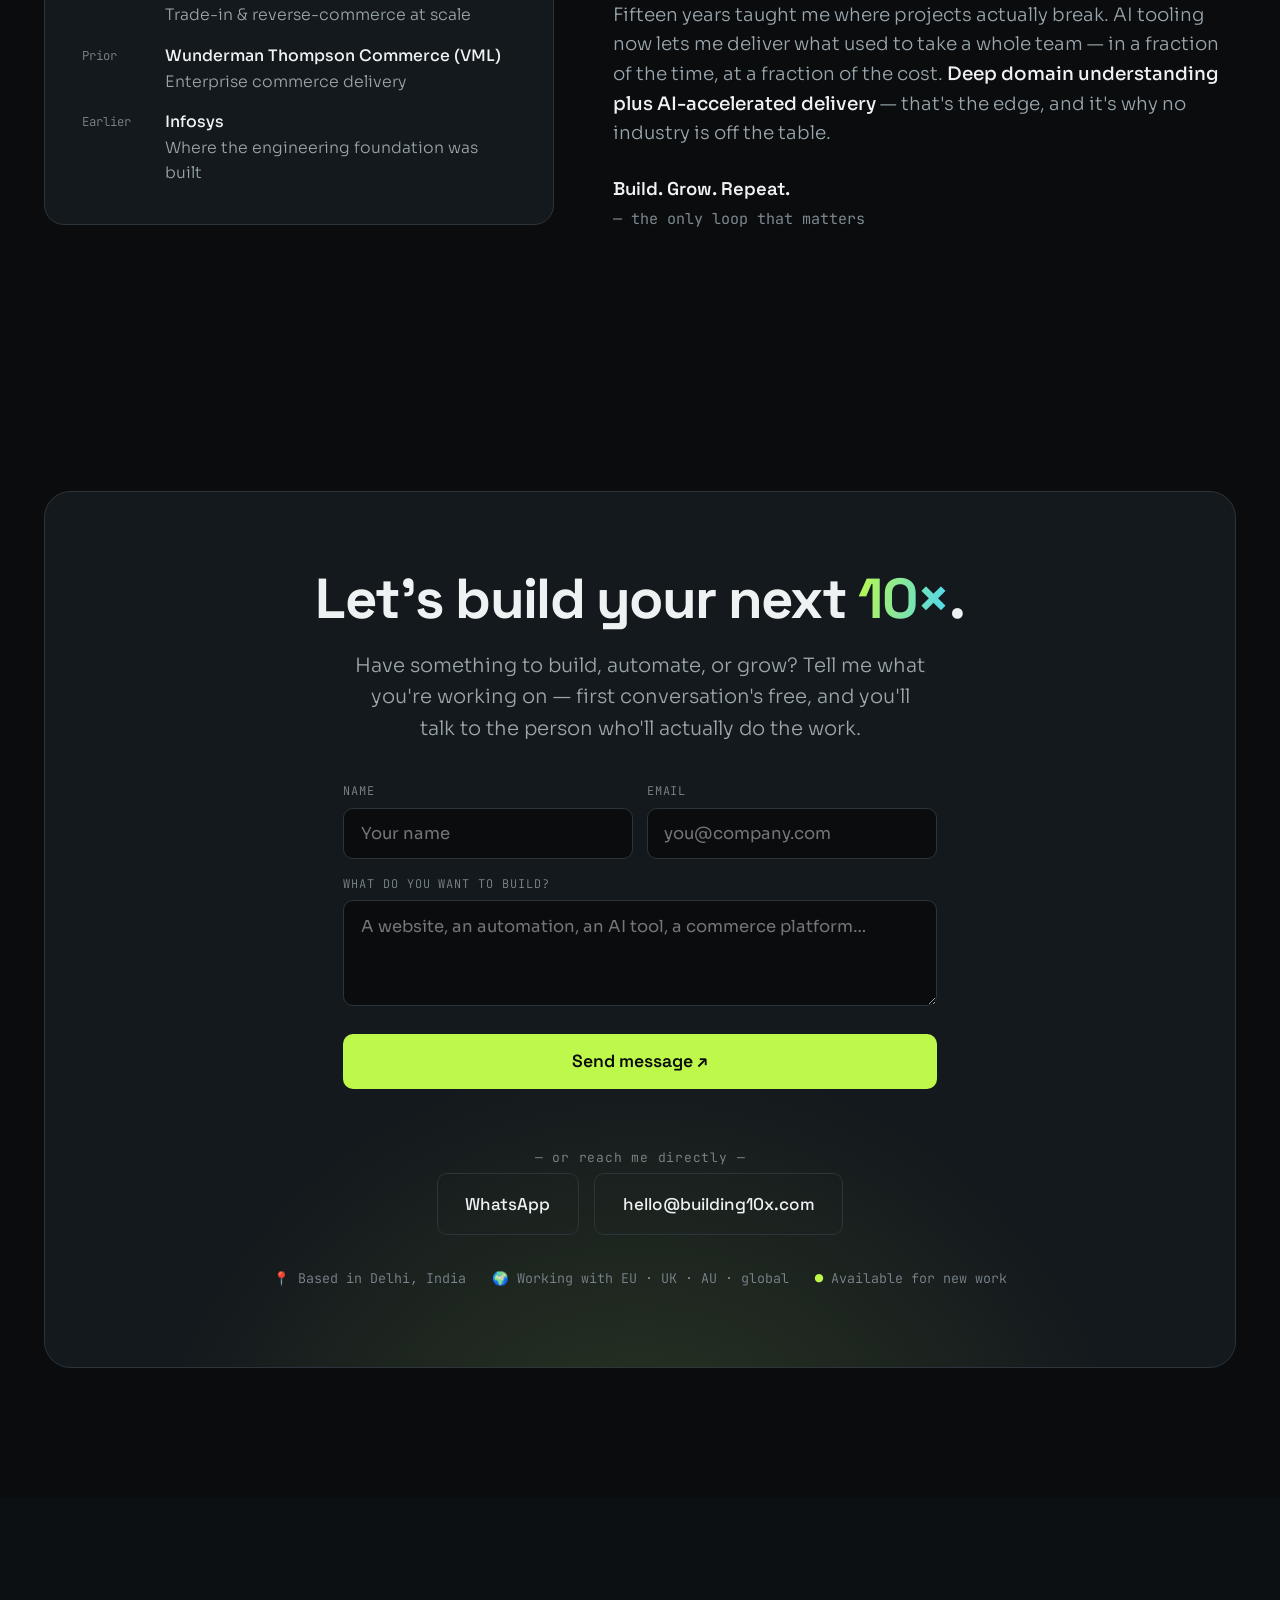
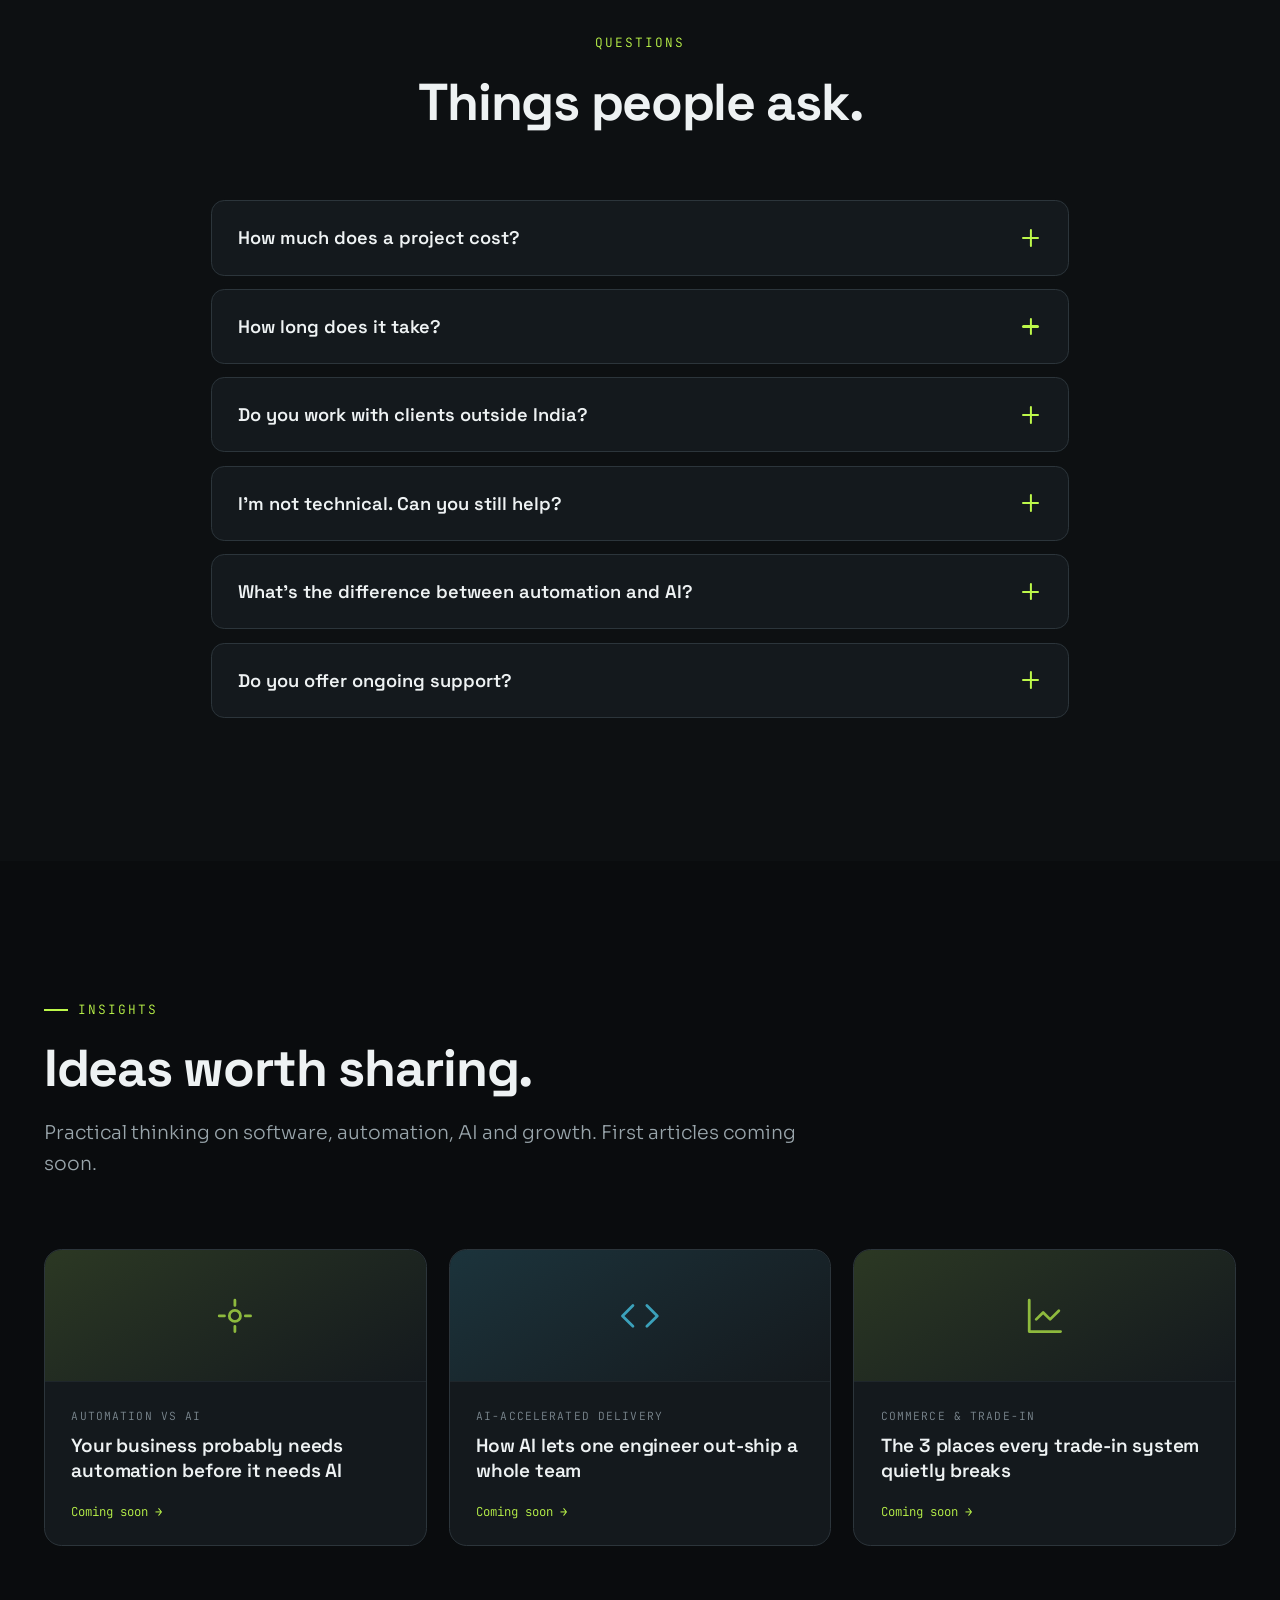
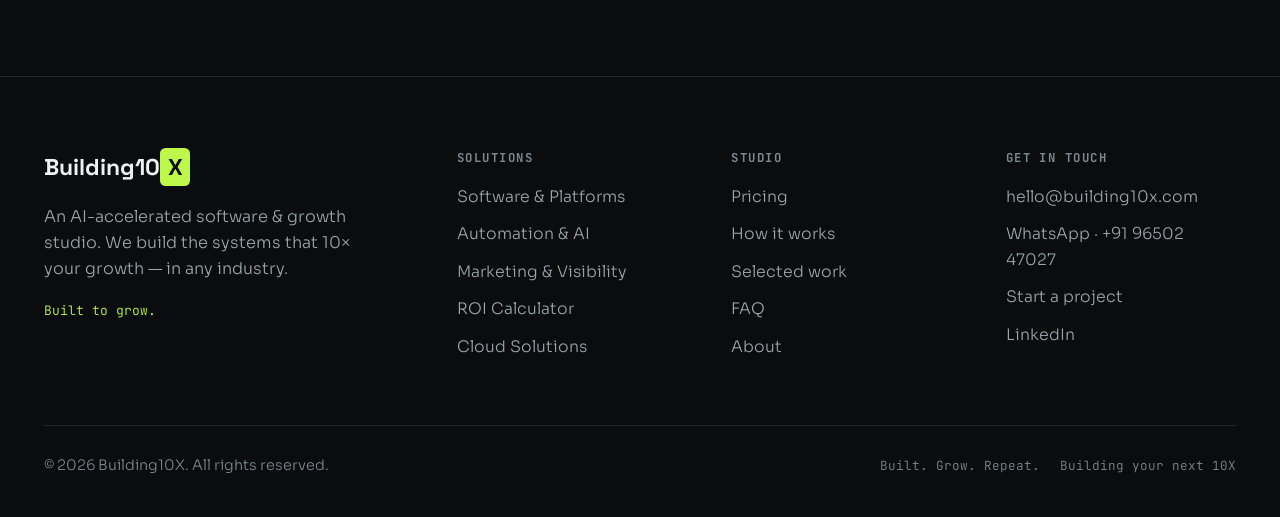
==== commit c25e48f3: "Modify Twitter card meta tags in index.html Updated Twitter card meta tags for improved sharing." ====
--- a/index.html
+++ b/index.html
@@ -21,7 +21,7 @@
 <!-- REPLACE_ME: add a real share image (1200x630px) and uncomment:
 <meta property="og:image" content="https://building10x.com/og-image.png"> -->
 
-<!-- Twitter card -->
+<!-- Twitter -->
 <meta name="twitter:card" content="summary_large_image">
 <meta name="twitter:title" content="Building10X — AI-Accelerated Software, Automation & AI">
 <meta name="twitter:description" content="We build the software that 10× your growth — any industry, AI-accelerated.">
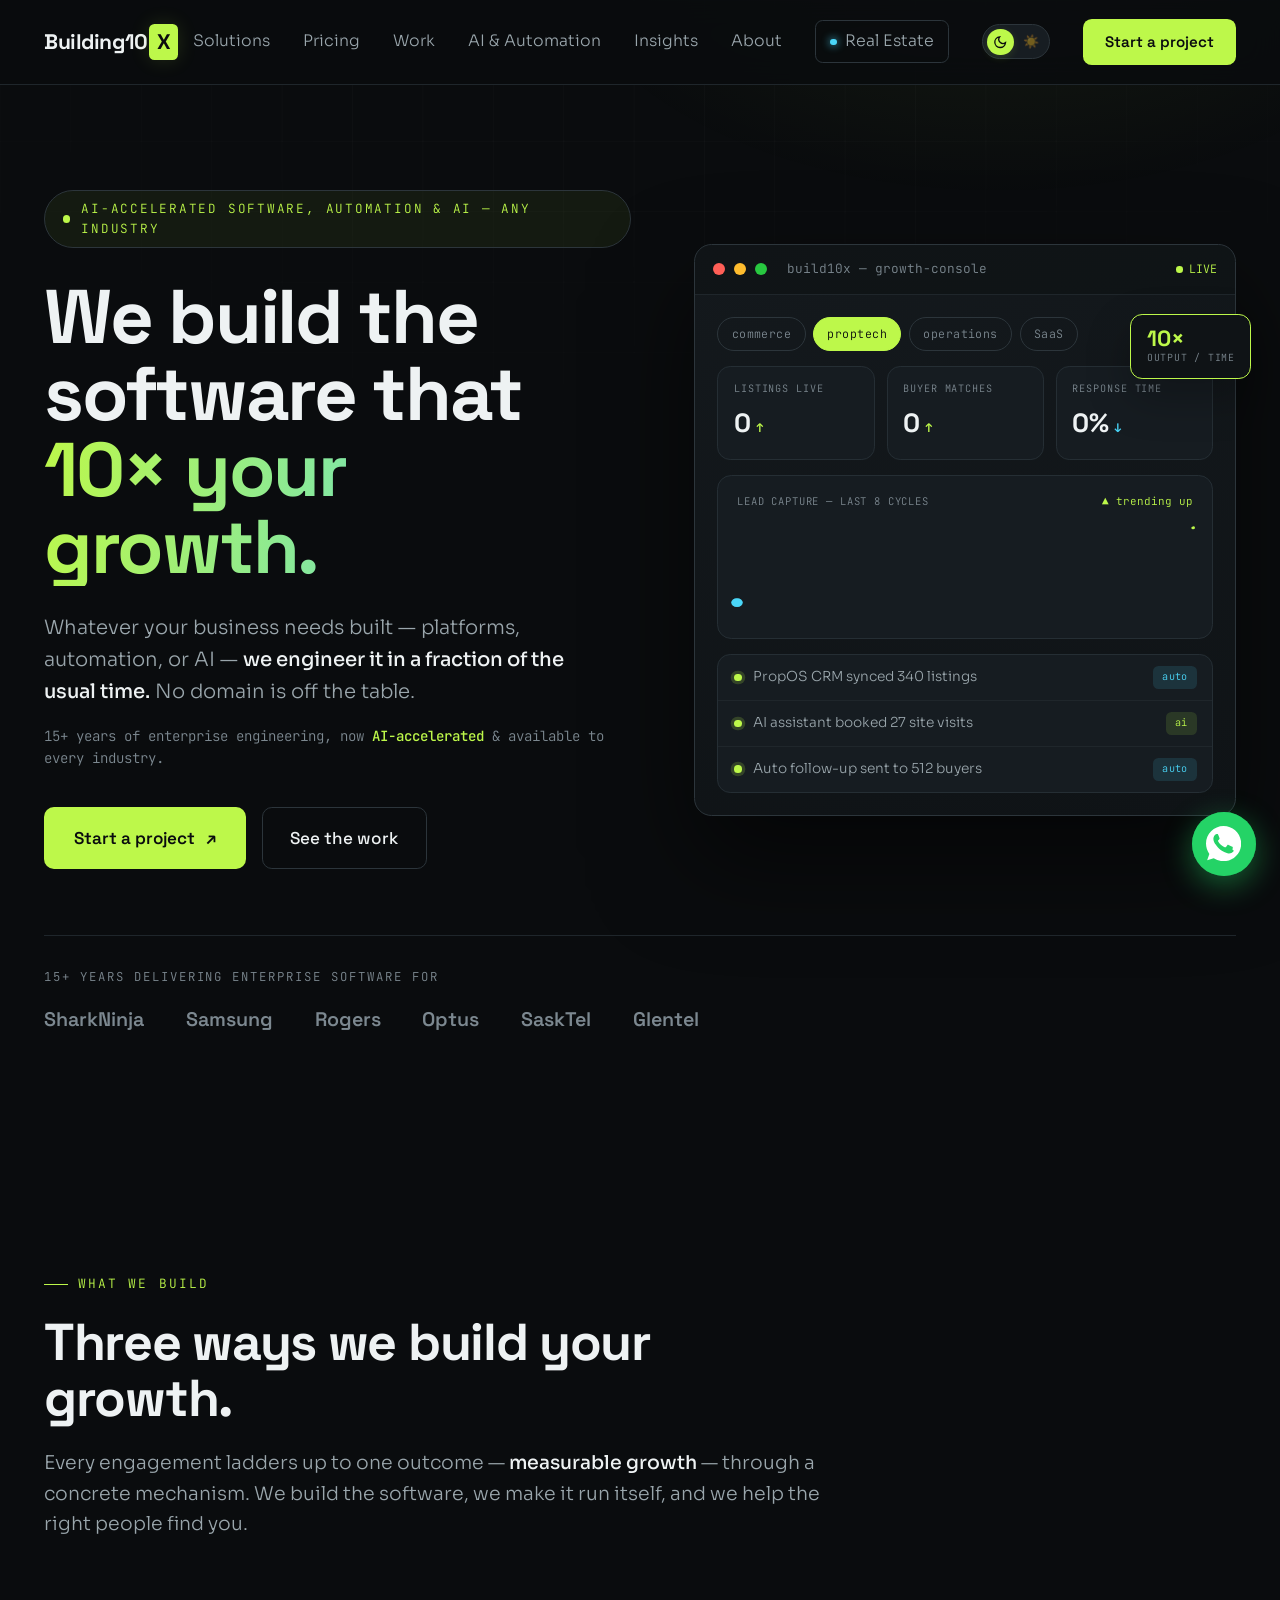
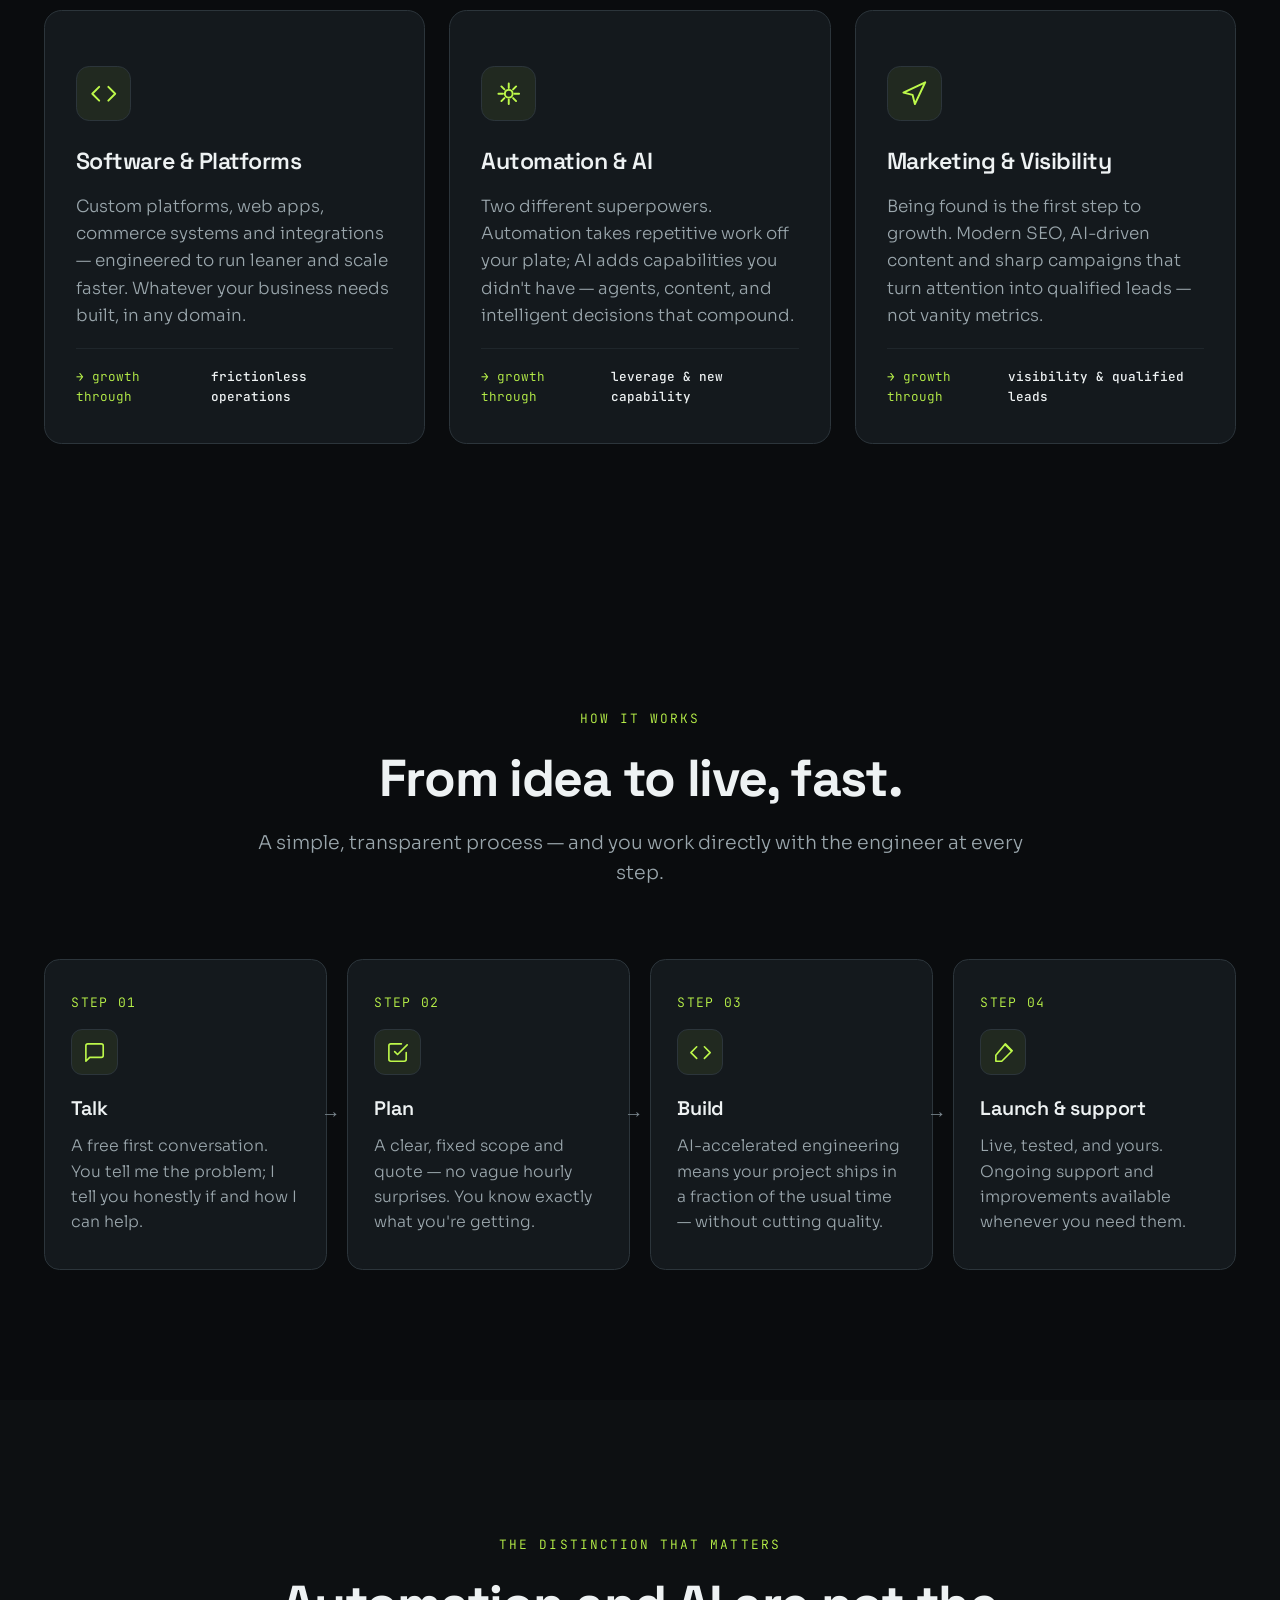
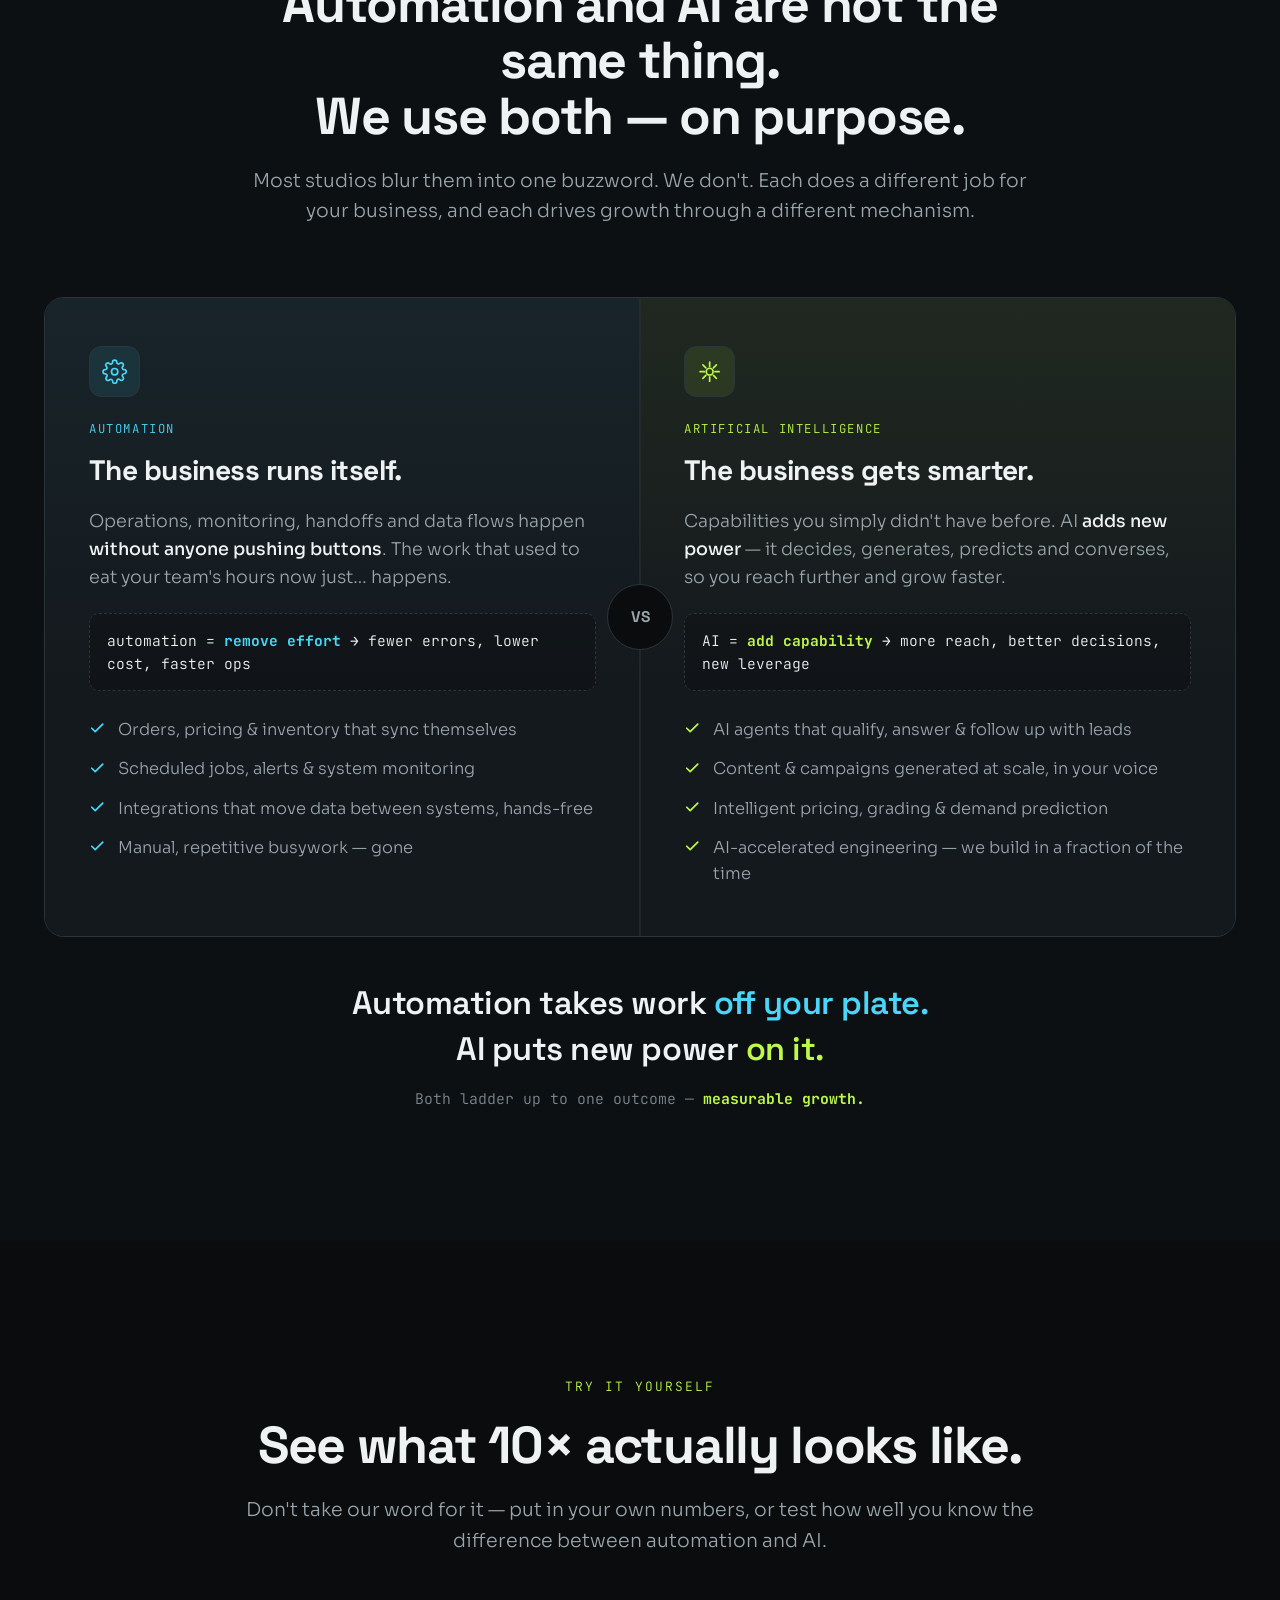
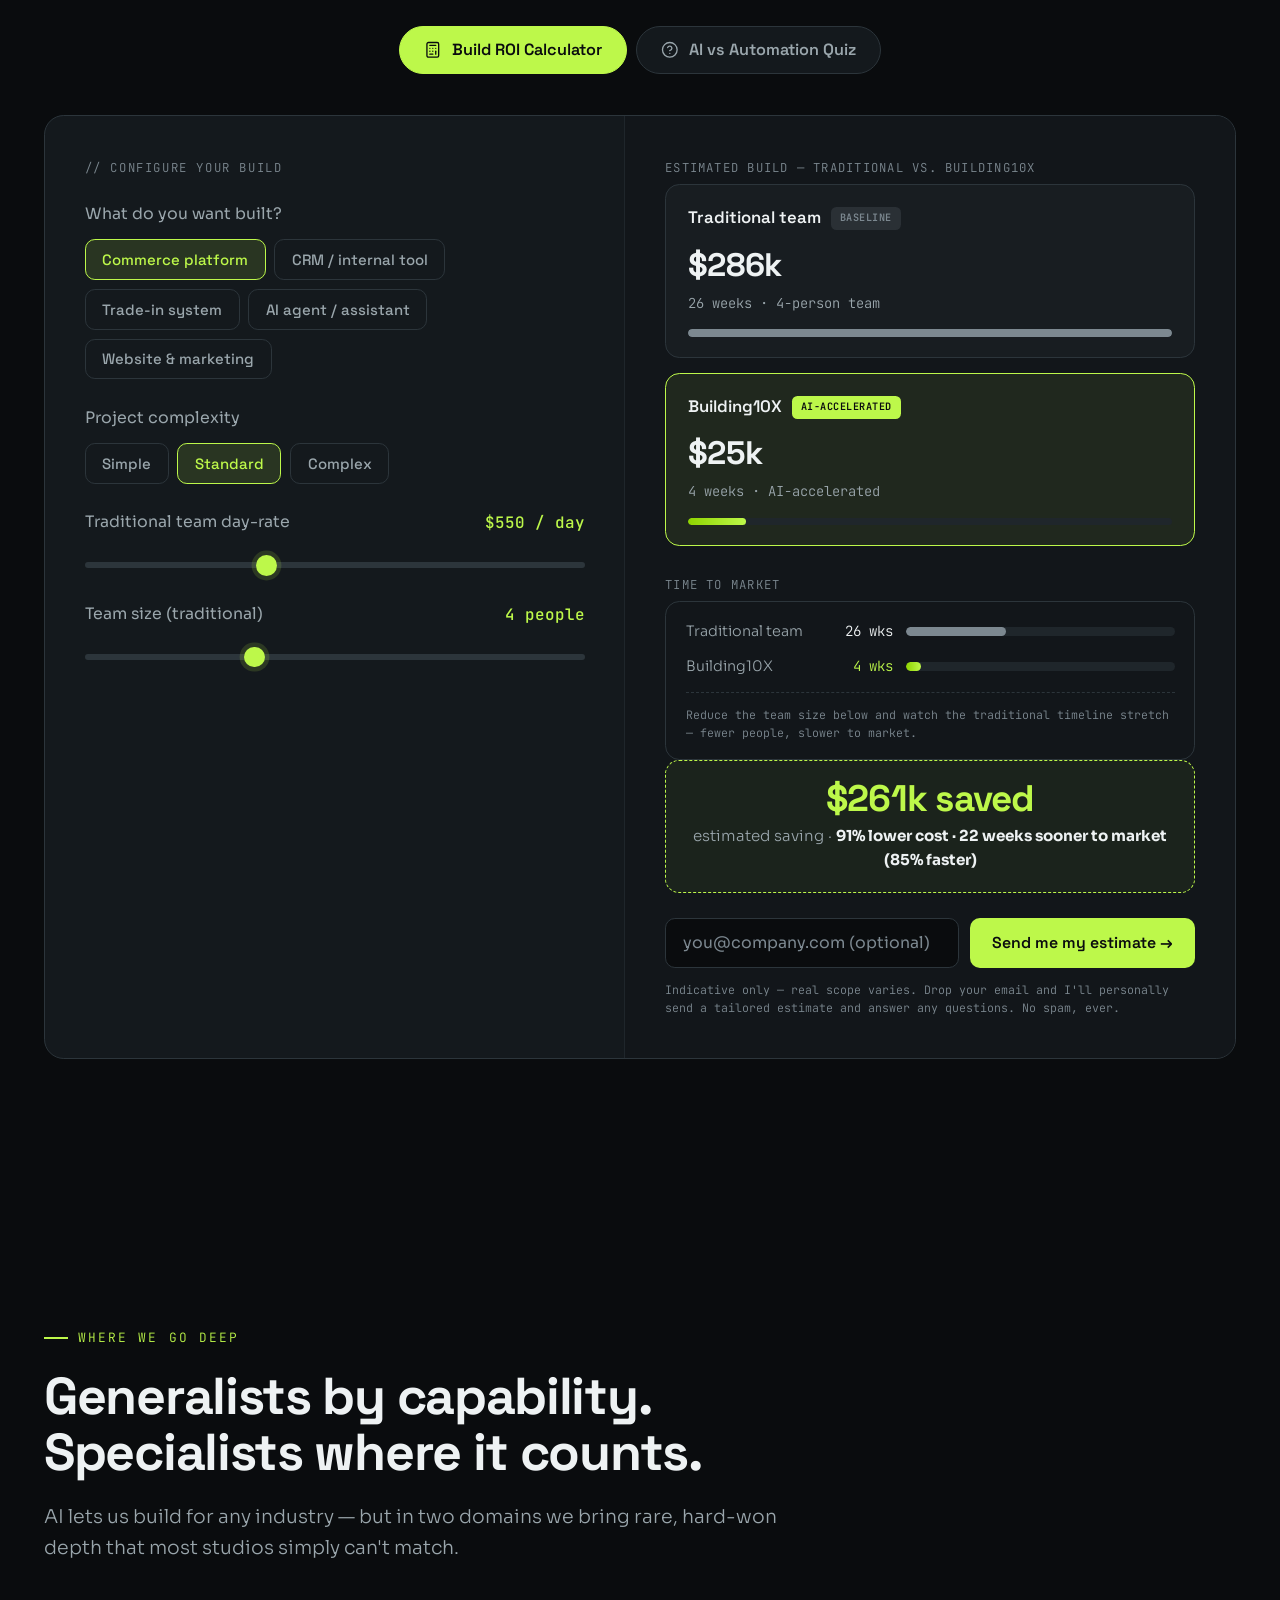
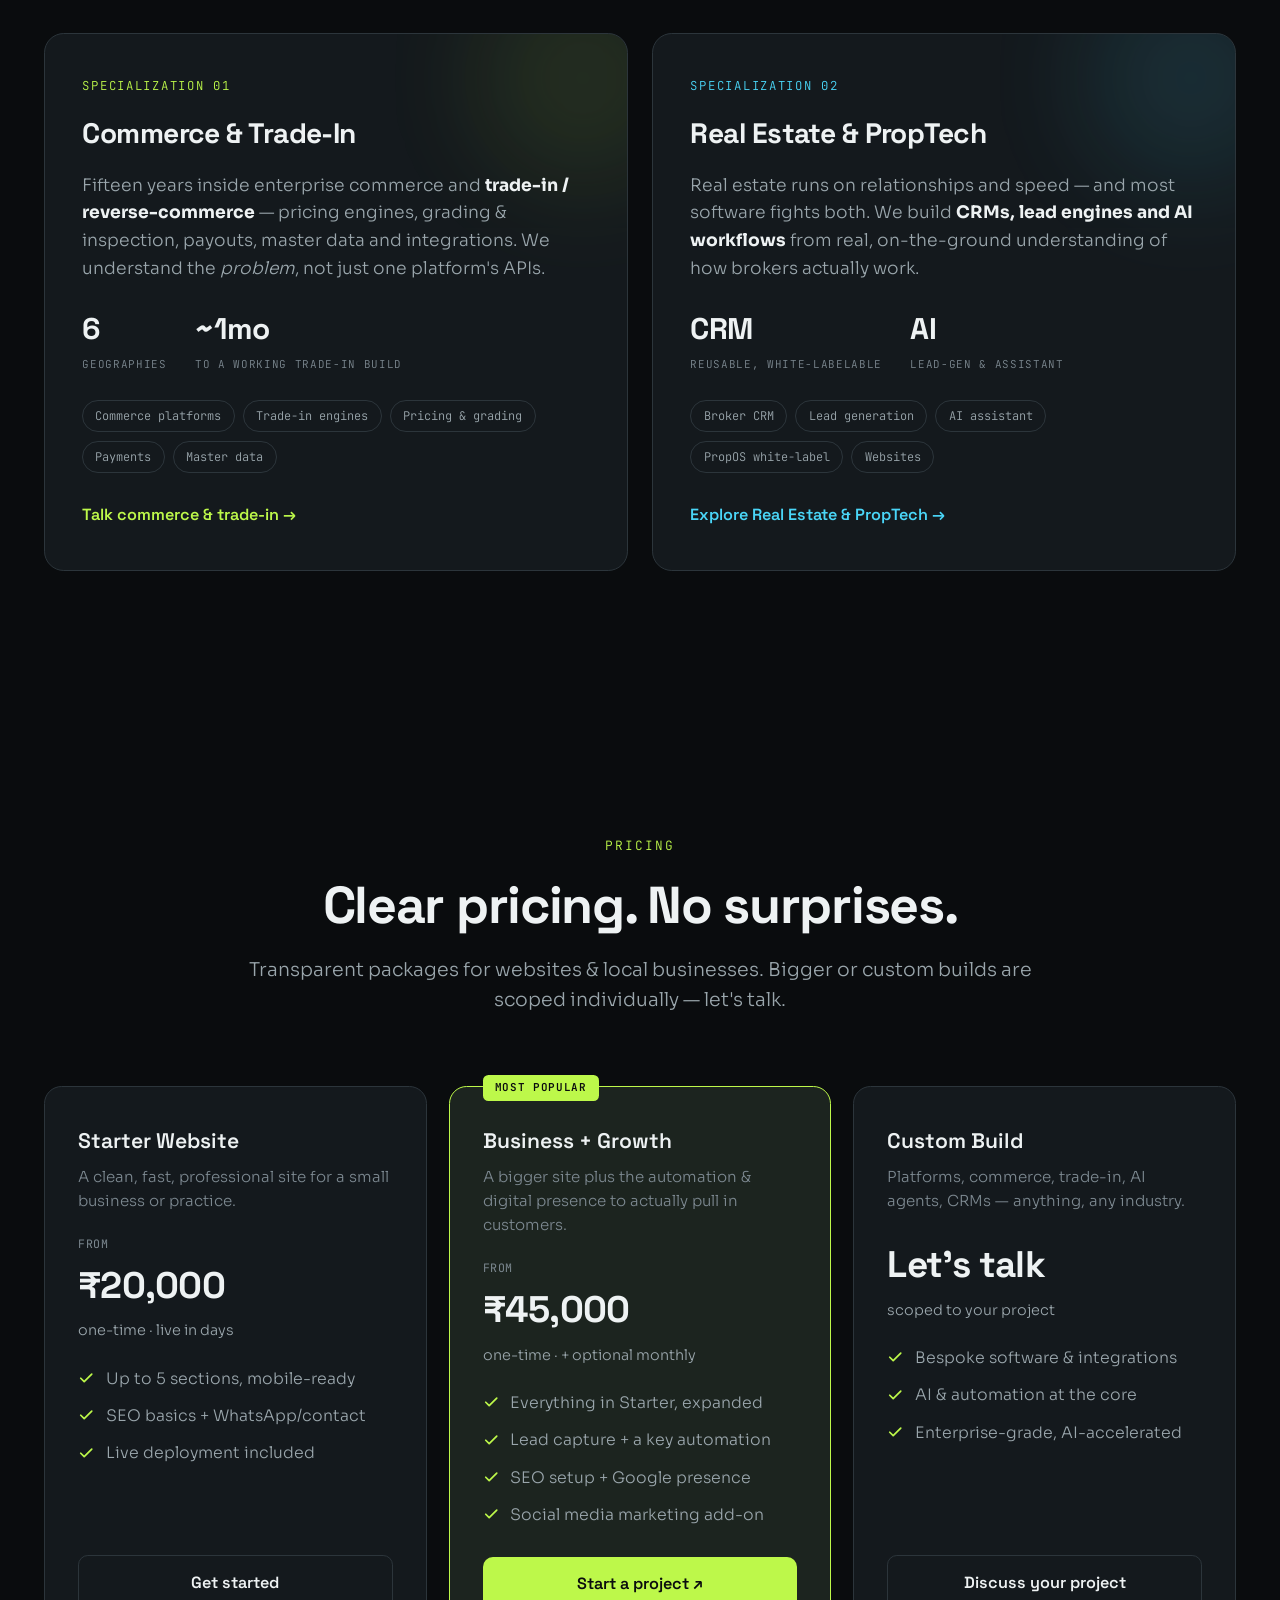
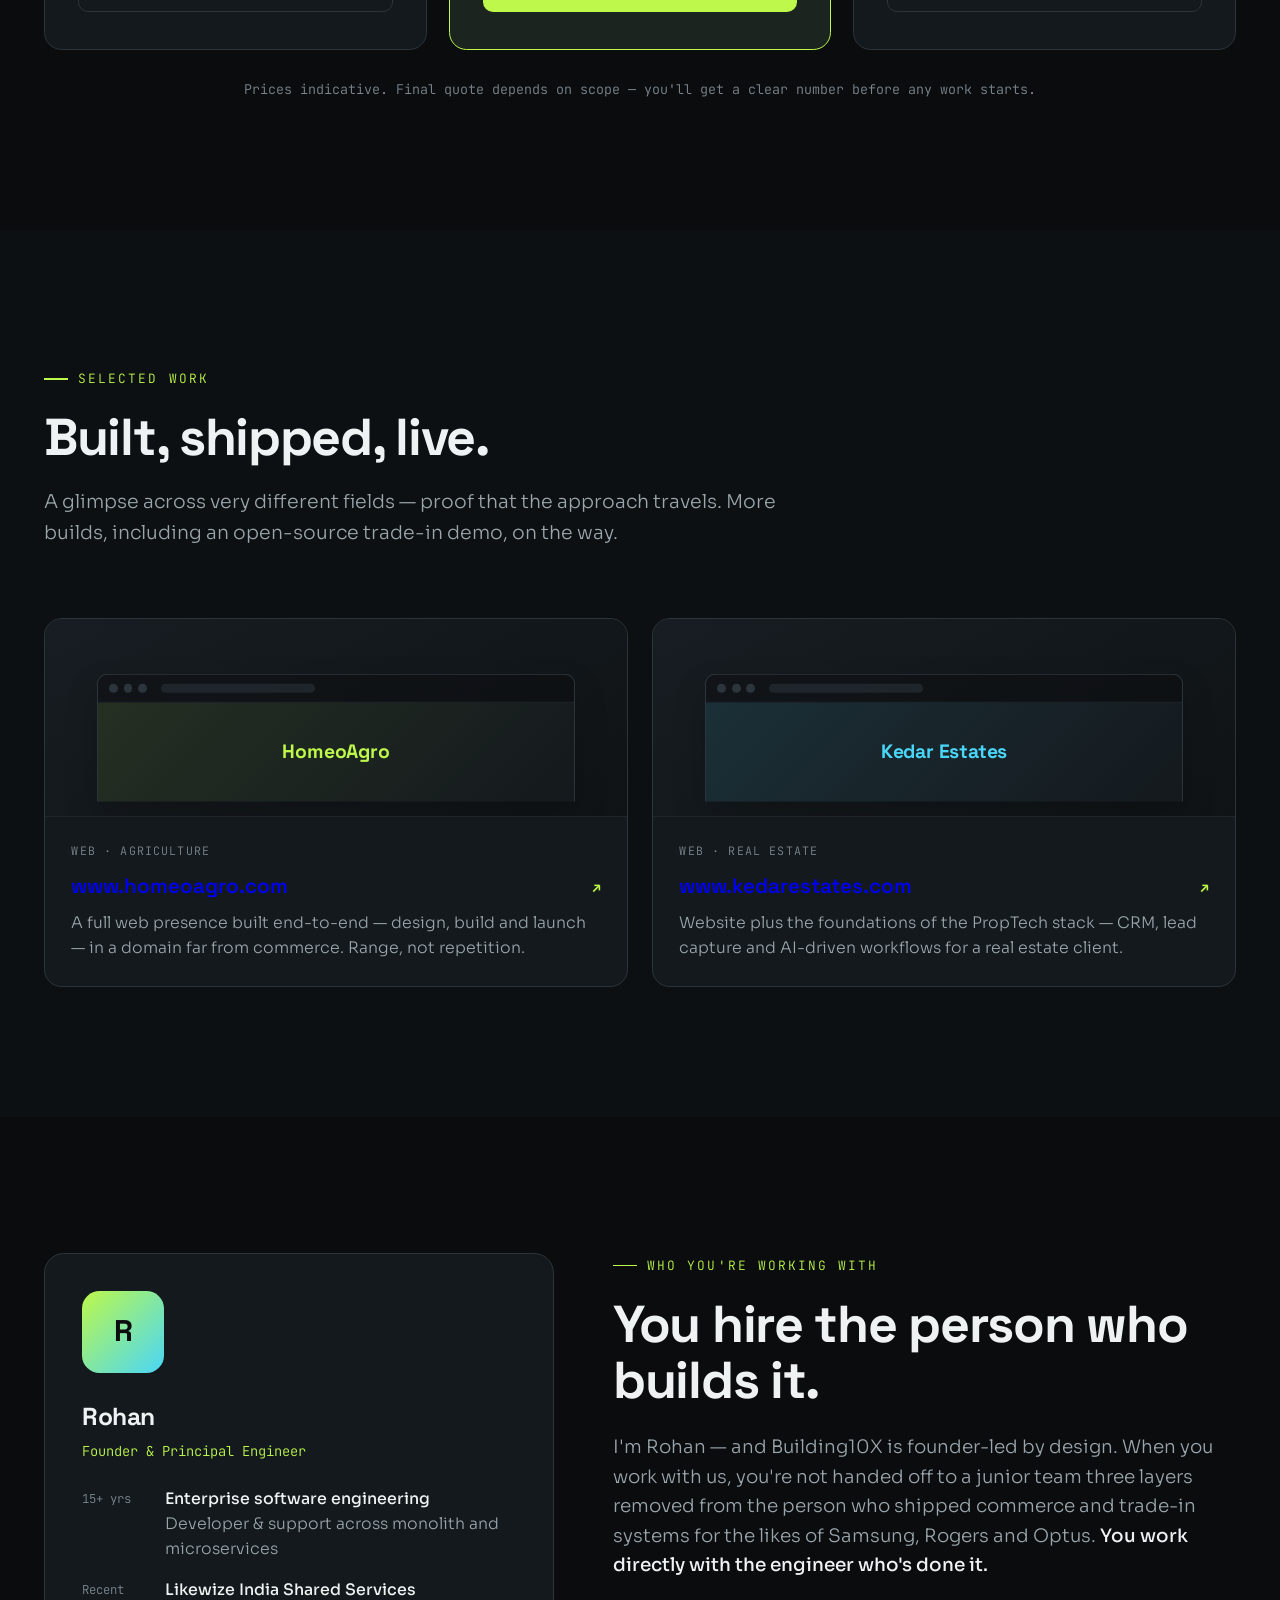
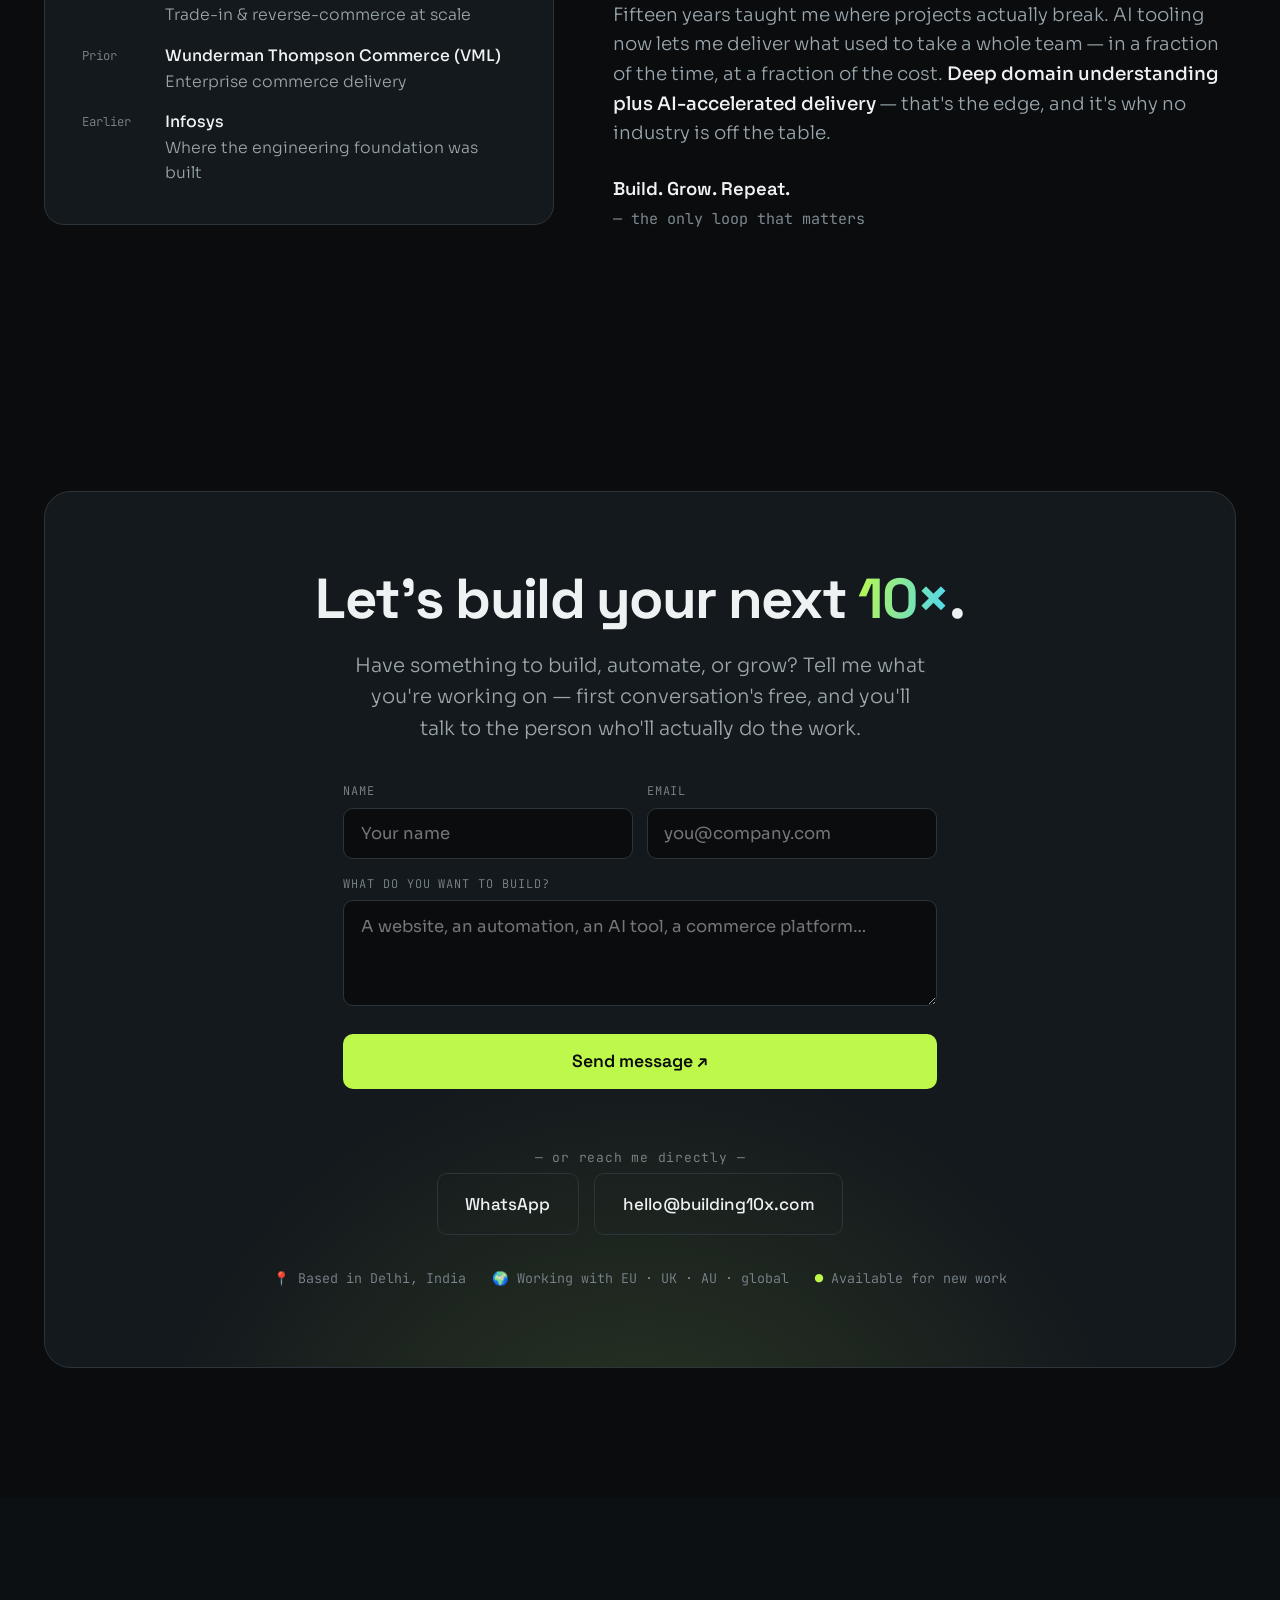
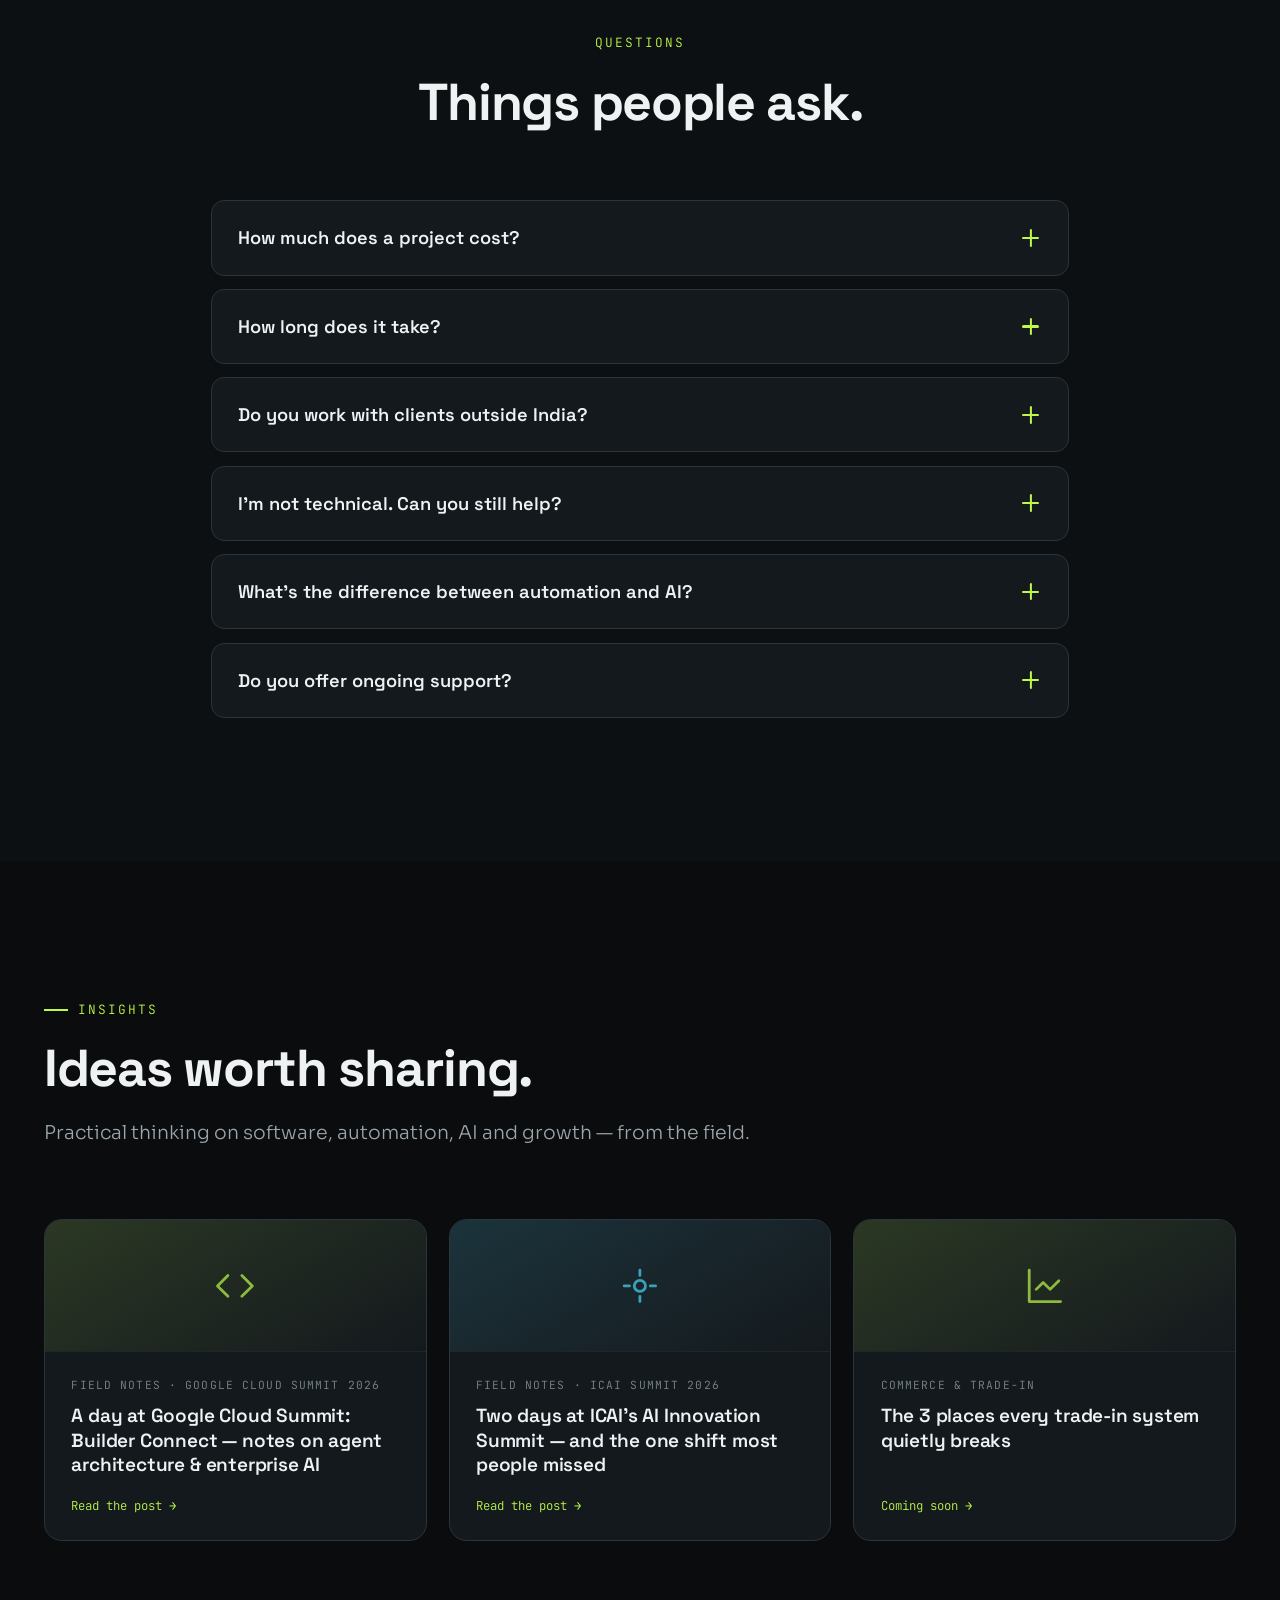
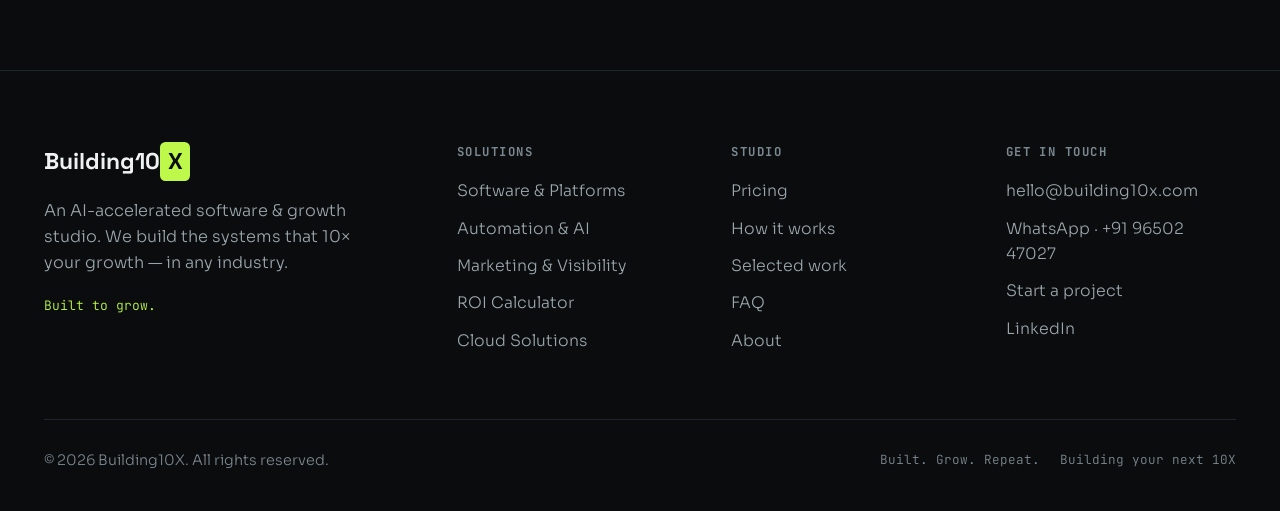
==== commit 1c3bf466: "feat: update homepage nav with Insights, link to blog posts Add Insights nav link; convert the first" ====
--- a/index.html
+++ b/index.html
@@ -682,6 +682,7 @@
           <a href="#pricing">Pricing</a>
           <a href="#work">Work</a>
           <a href="#ai-automation">AI &amp; Automation</a>
+          <a href="#insights">Insights</a>
           <a href="#about">About</a>
           <a href="#specializations" class="nav-re"><span class="dot"></span>Real Estate</a>
           <a href="#contact" class="nav-menu-cta">Start a project ↗</a>
@@ -1296,26 +1297,25 @@
     <div class="sec-head reveal">
       <span class="sec-tag">Insights</span>
       <h2 class="sec-title">Ideas worth sharing.</h2>
-      <p class="sec-intro">Practical thinking on software, automation, AI and growth. First articles coming soon.</p>
-    </div>
-    <!-- REPLACE_ME: when the Next.js build is live, these become real linked articles -->
+      <p class="sec-intro">Practical thinking on software, automation, AI and growth — from the field.</p>
+    </div>
     <div class="ins-grid">
-      <div class="ins reveal d1">
+      <a href="/blog/google-cloud-summit-builder-connect-2026.html" class="ins reveal d1" style="text-decoration:none;color:inherit;cursor:pointer">
+        <div class="ins-top"><svg viewBox="0 0 24 24" fill="none" stroke="currentColor" stroke-width="1.6" stroke-linecap="round" stroke-linejoin="round"><polyline points="16 18 22 12 16 6"/><polyline points="8 6 2 12 8 18"/></svg></div>
+        <div class="ins-info">
+          <div class="ins-cat">Field notes · Google Cloud Summit 2026</div>
+          <h4>A day at Google Cloud Summit: Builder Connect — notes on agent architecture &amp; enterprise AI</h4>
+          <div class="ins-soon">Read the post →</div>
+        </div>
+      </a>
+      <a href="/blog/ais-2026-summit-notes.html" class="ins t2 reveal d2" style="text-decoration:none;color:inherit;cursor:pointer">
         <div class="ins-top"><svg viewBox="0 0 24 24" fill="none" stroke="currentColor" stroke-width="1.6" stroke-linecap="round" stroke-linejoin="round"><circle cx="12" cy="12" r="3.2"/><path d="M12 3v3M12 18v3M3 12h3M18 12h3"/></svg></div>
         <div class="ins-info">
-          <div class="ins-cat">Automation vs AI</div>
-          <h4>Your business probably needs automation before it needs AI</h4>
-          <div class="ins-soon">Coming soon →</div>
-        </div>
-      </div>
-      <div class="ins t2 reveal d2">
-        <div class="ins-top"><svg viewBox="0 0 24 24" fill="none" stroke="currentColor" stroke-width="1.6" stroke-linecap="round" stroke-linejoin="round"><polyline points="16 18 22 12 16 6"/><polyline points="8 6 2 12 8 18"/></svg></div>
-        <div class="ins-info">
-          <div class="ins-cat">AI-accelerated delivery</div>
-          <h4>How AI lets one engineer out-ship a whole team</h4>
-          <div class="ins-soon">Coming soon →</div>
-        </div>
-      </div>
+          <div class="ins-cat">Field notes · ICAI Summit 2026</div>
+          <h4>Two days at ICAI's AI Innovation Summit — and the one shift most people missed</h4>
+          <div class="ins-soon">Read the post →</div>
+        </div>
+      </a>
       <div class="ins reveal d3">
         <div class="ins-top"><svg viewBox="0 0 24 24" fill="none" stroke="currentColor" stroke-width="1.6" stroke-linecap="round" stroke-linejoin="round"><path d="M3 3v18h18"/><path d="M7 14l4-4 4 4 5-5"/></svg></div>
         <div class="ins-info">
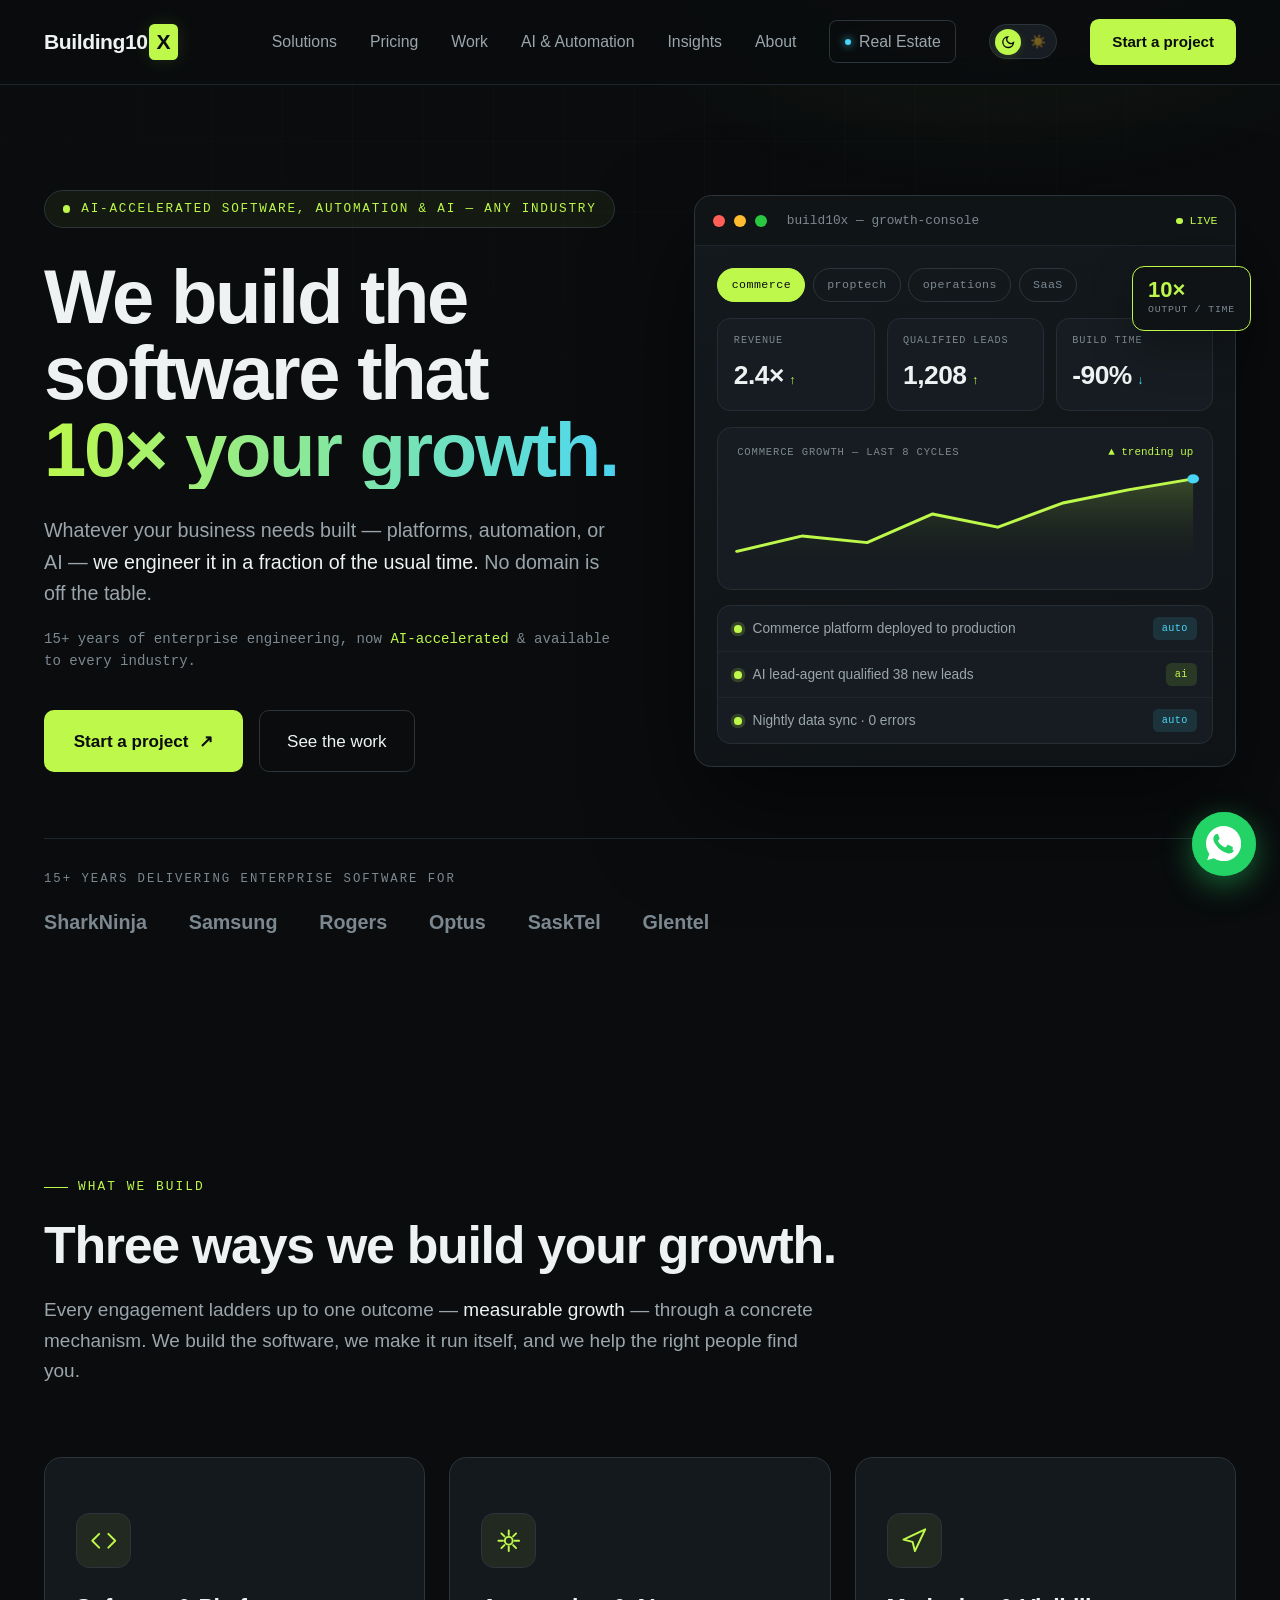
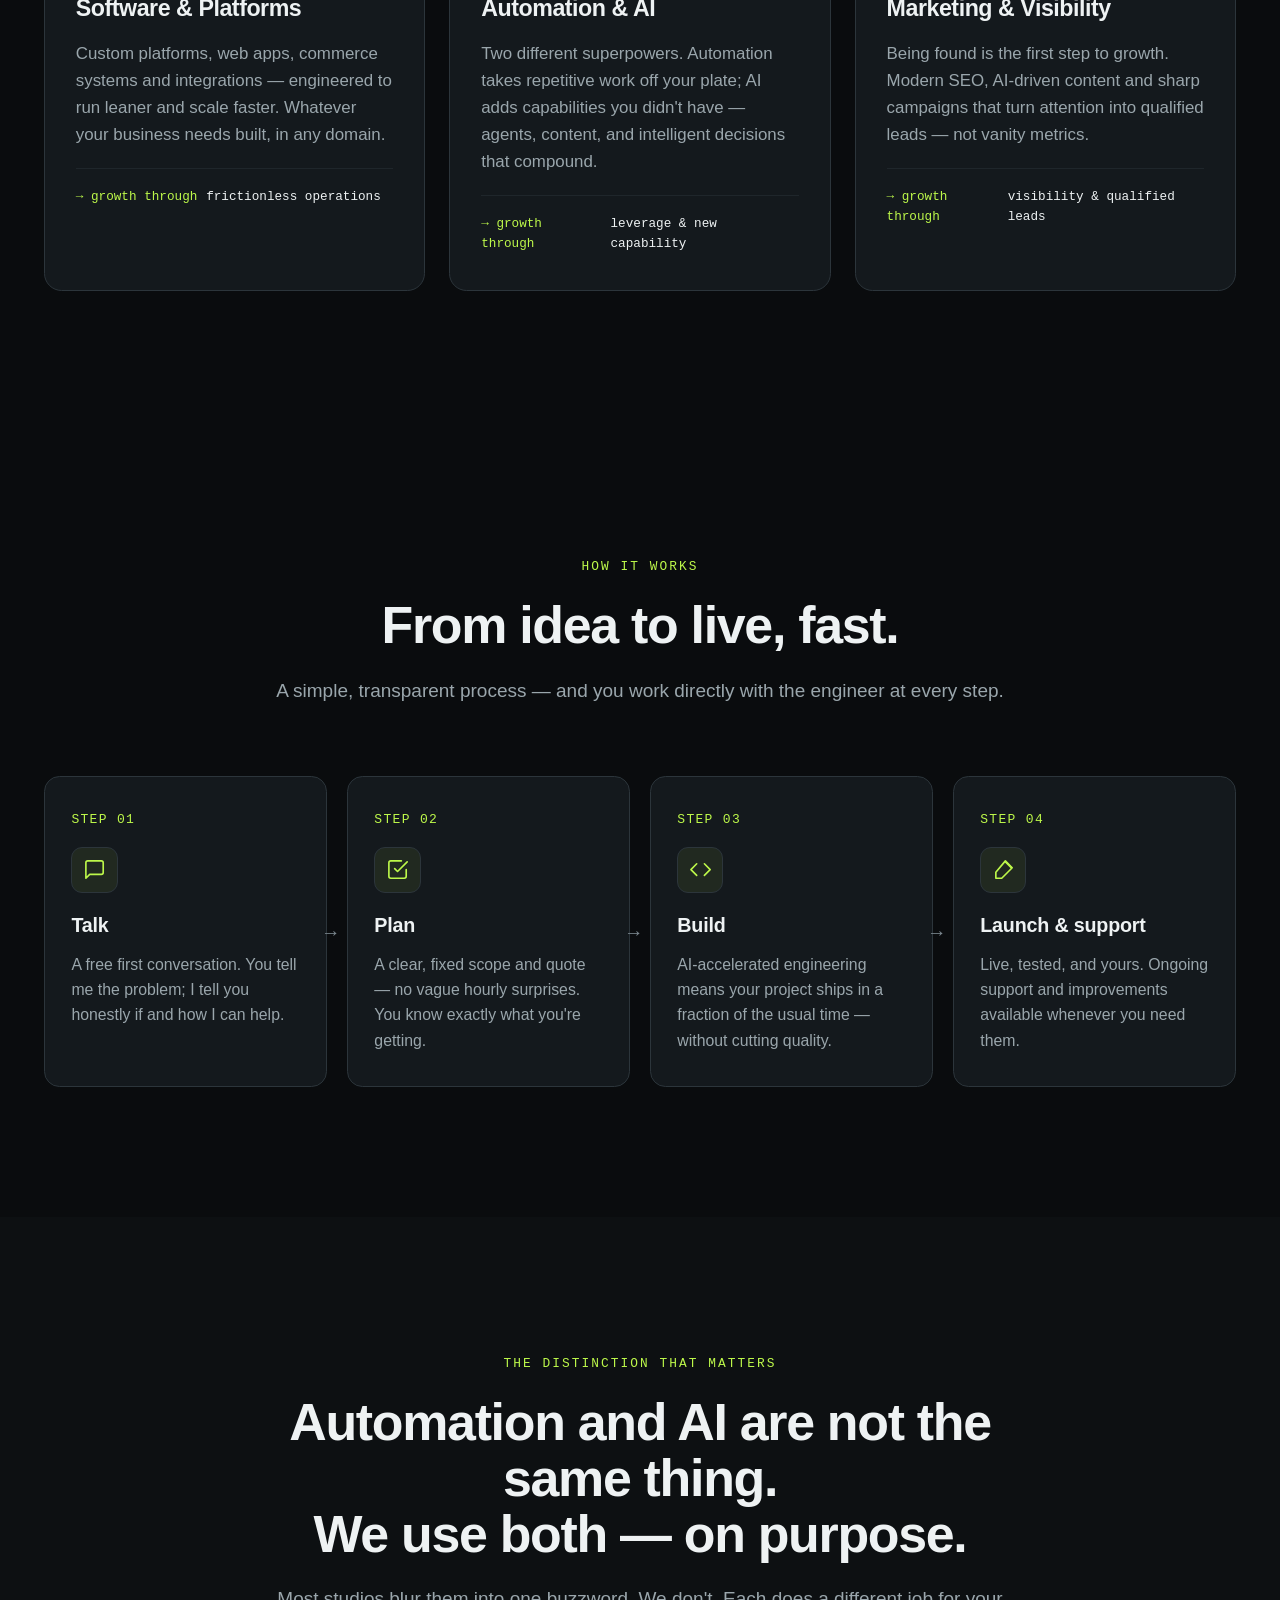
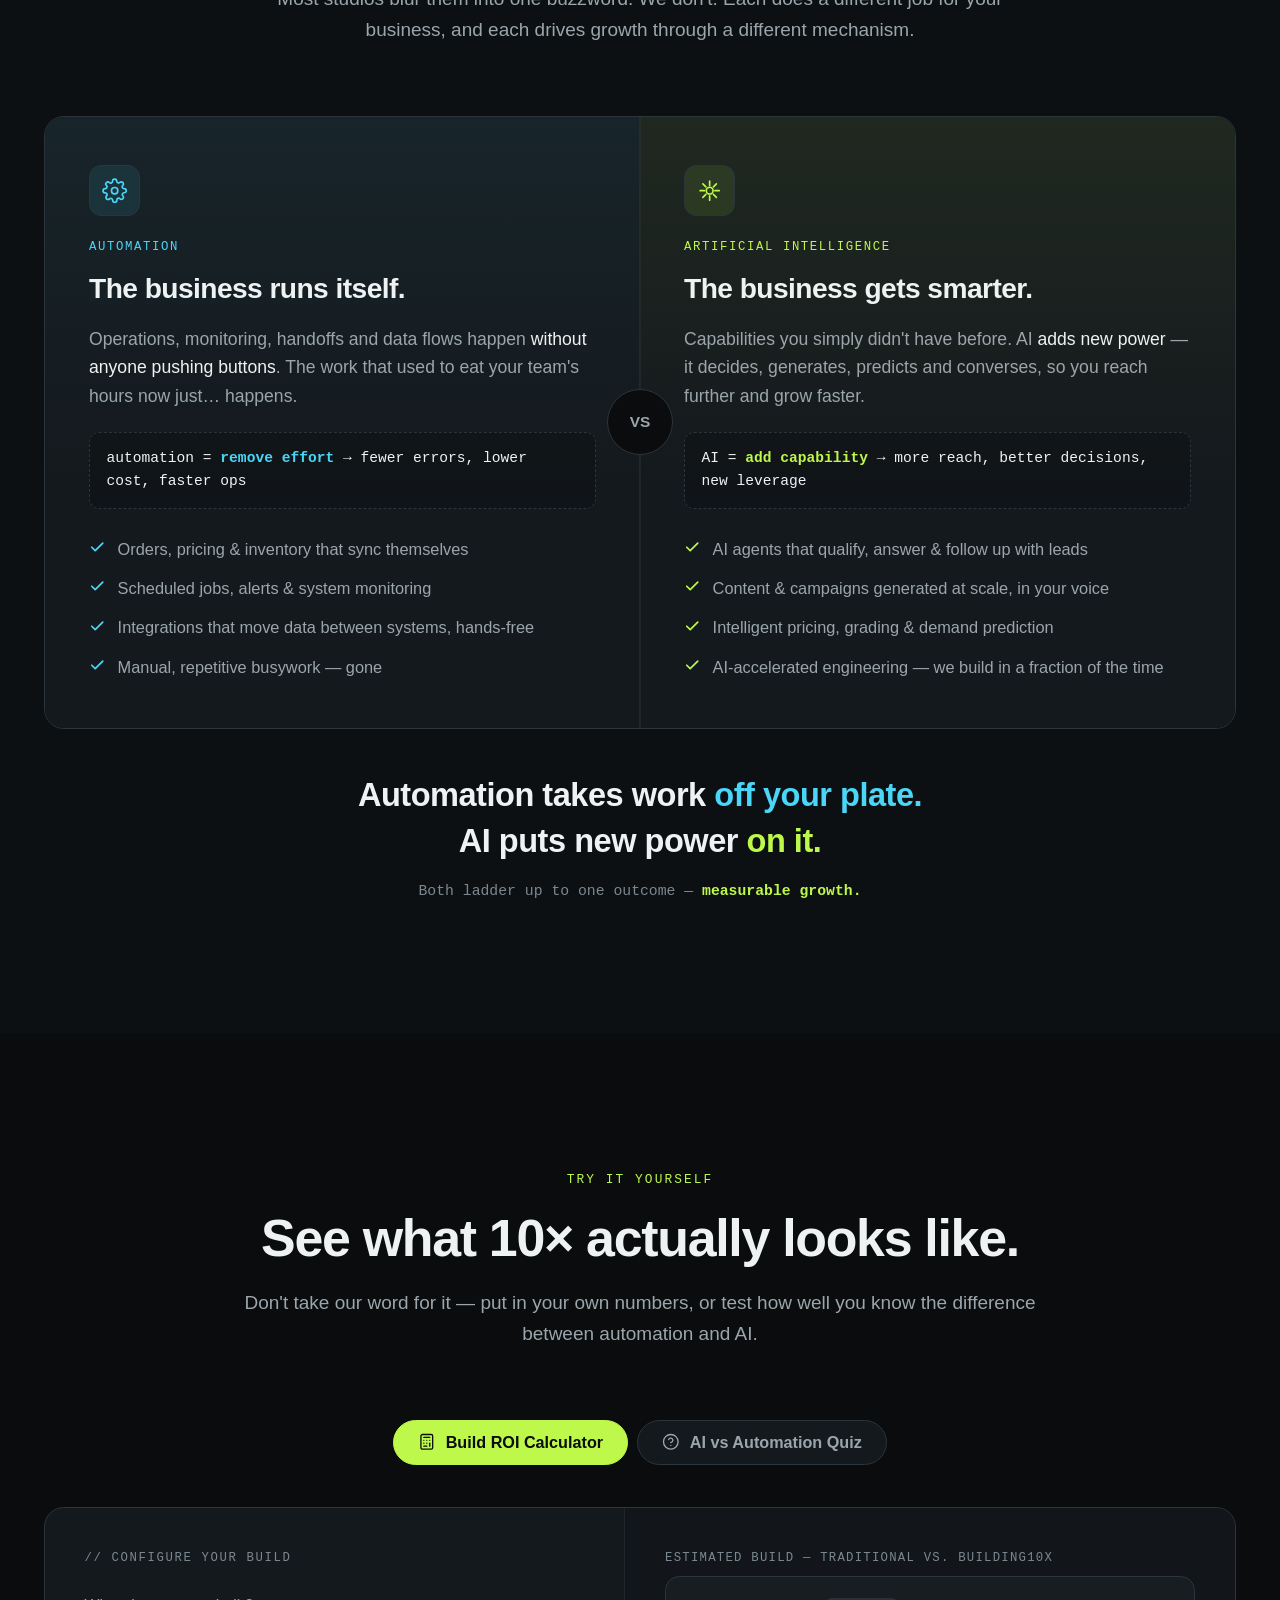
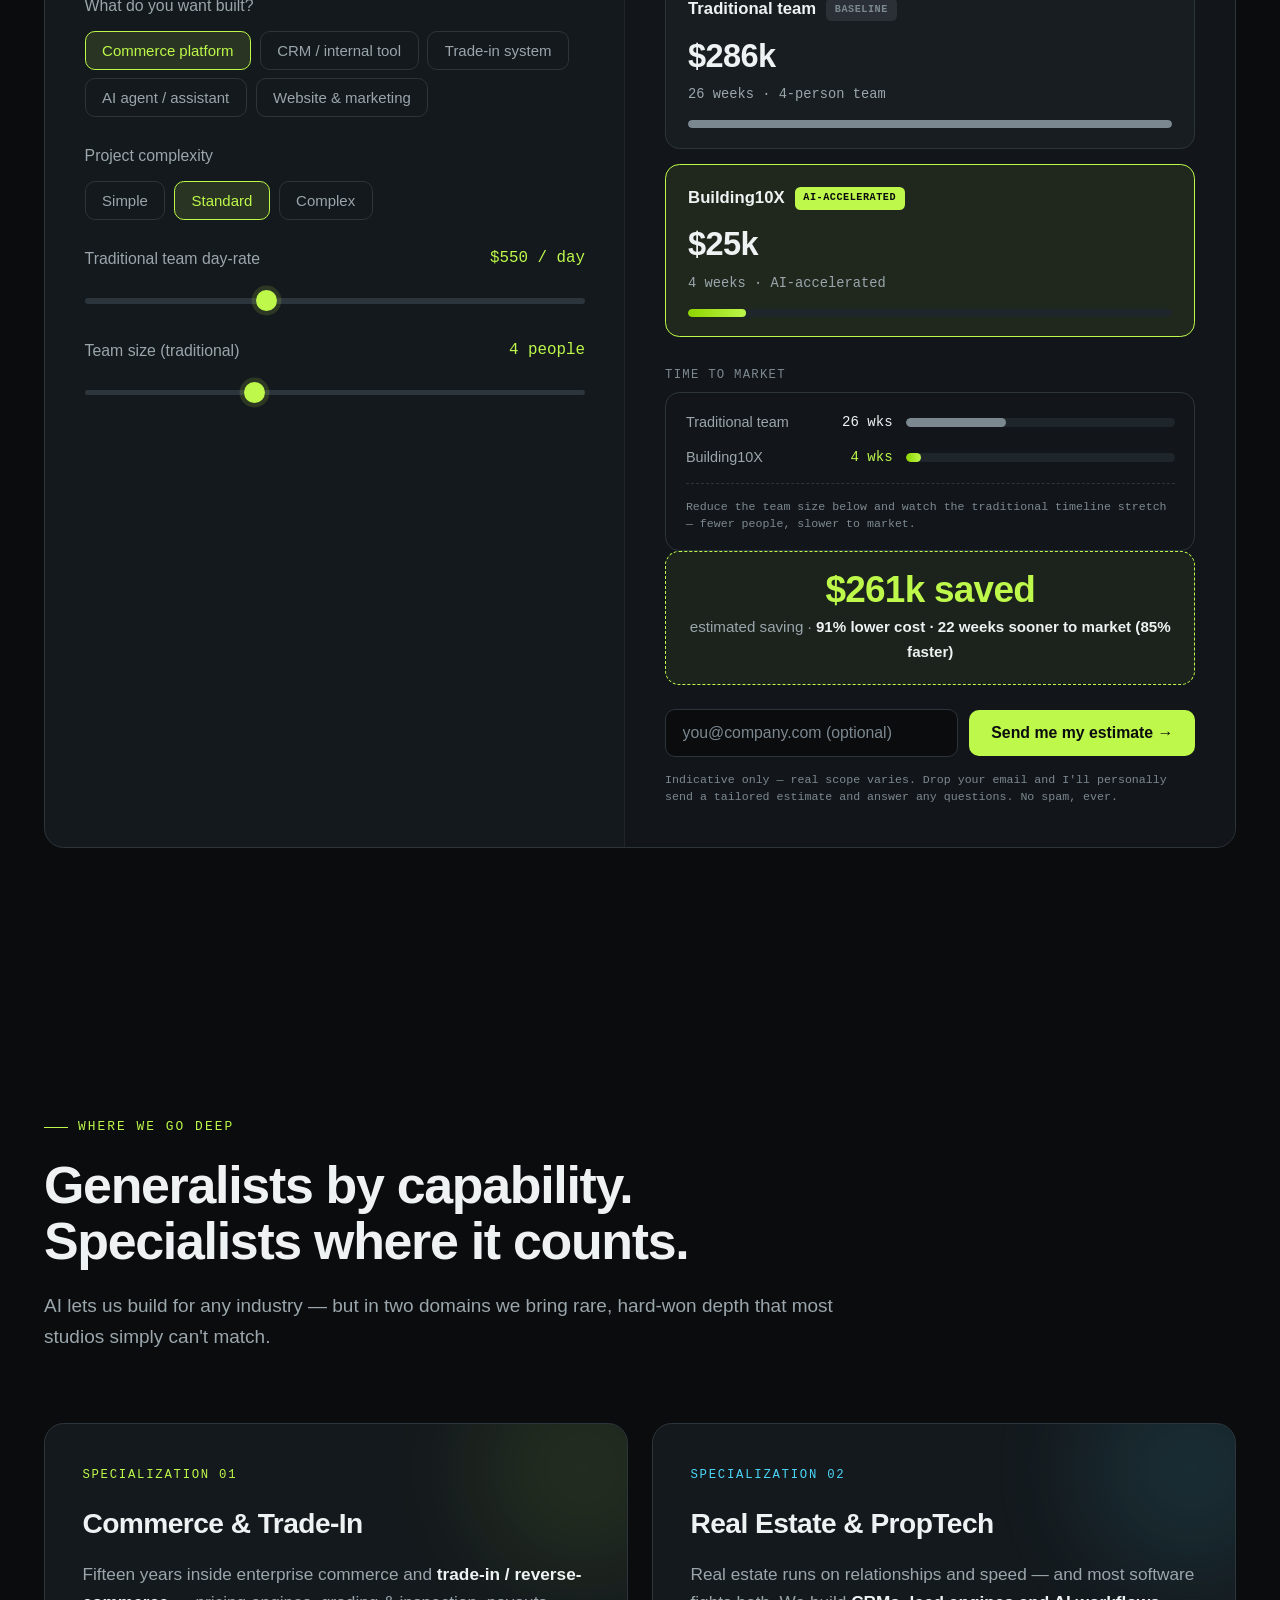
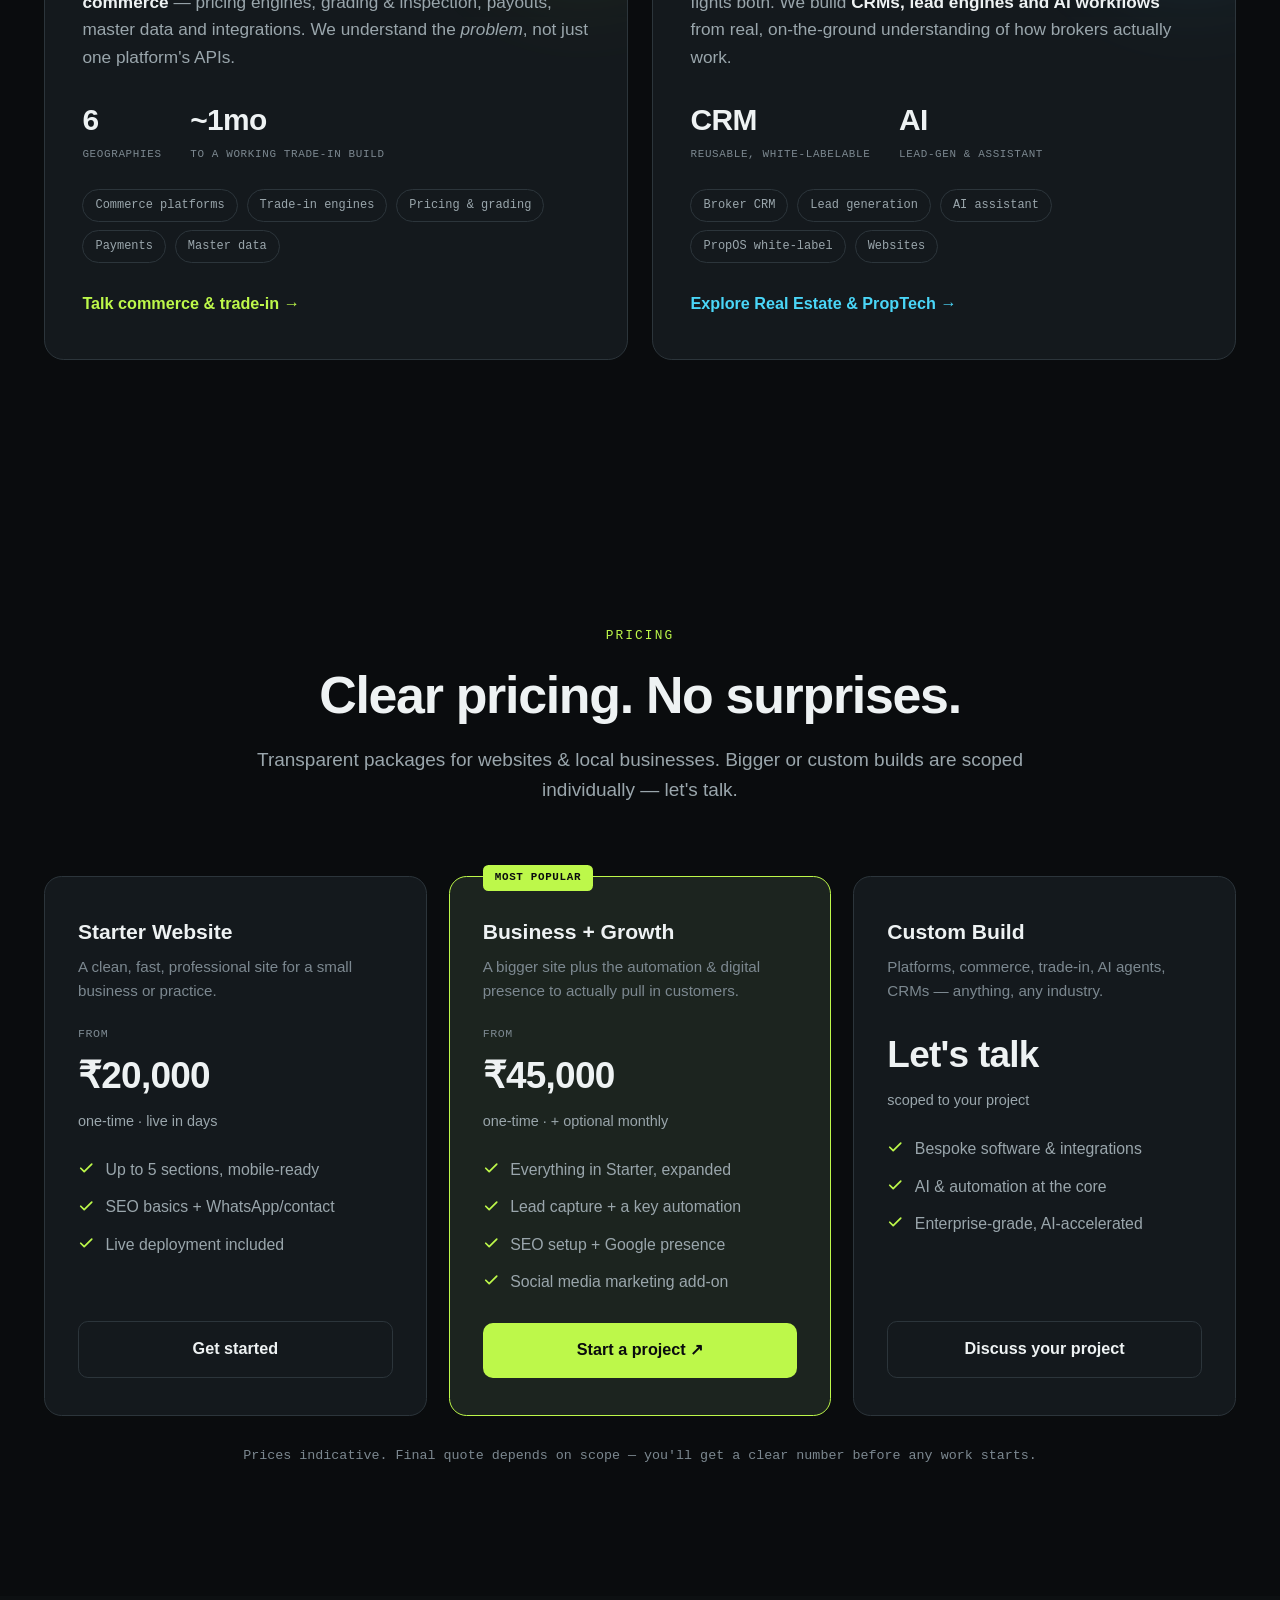
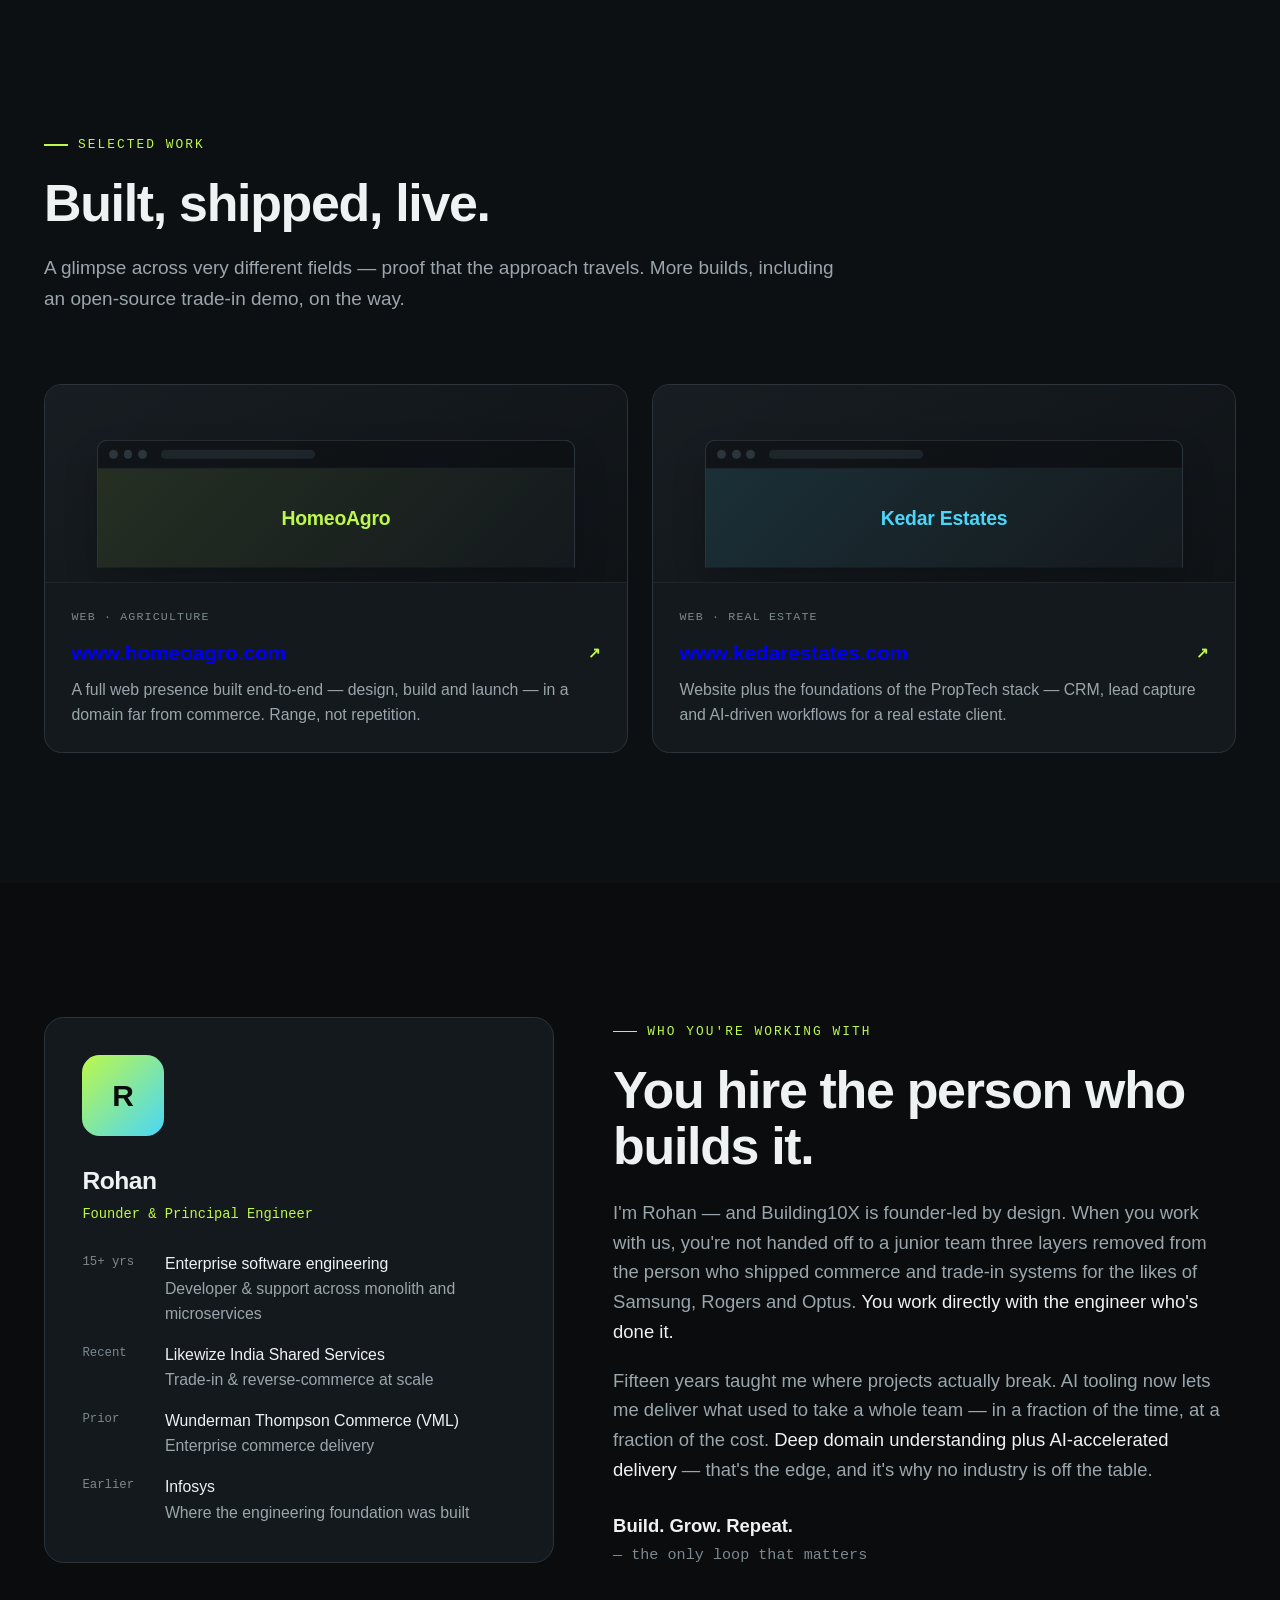
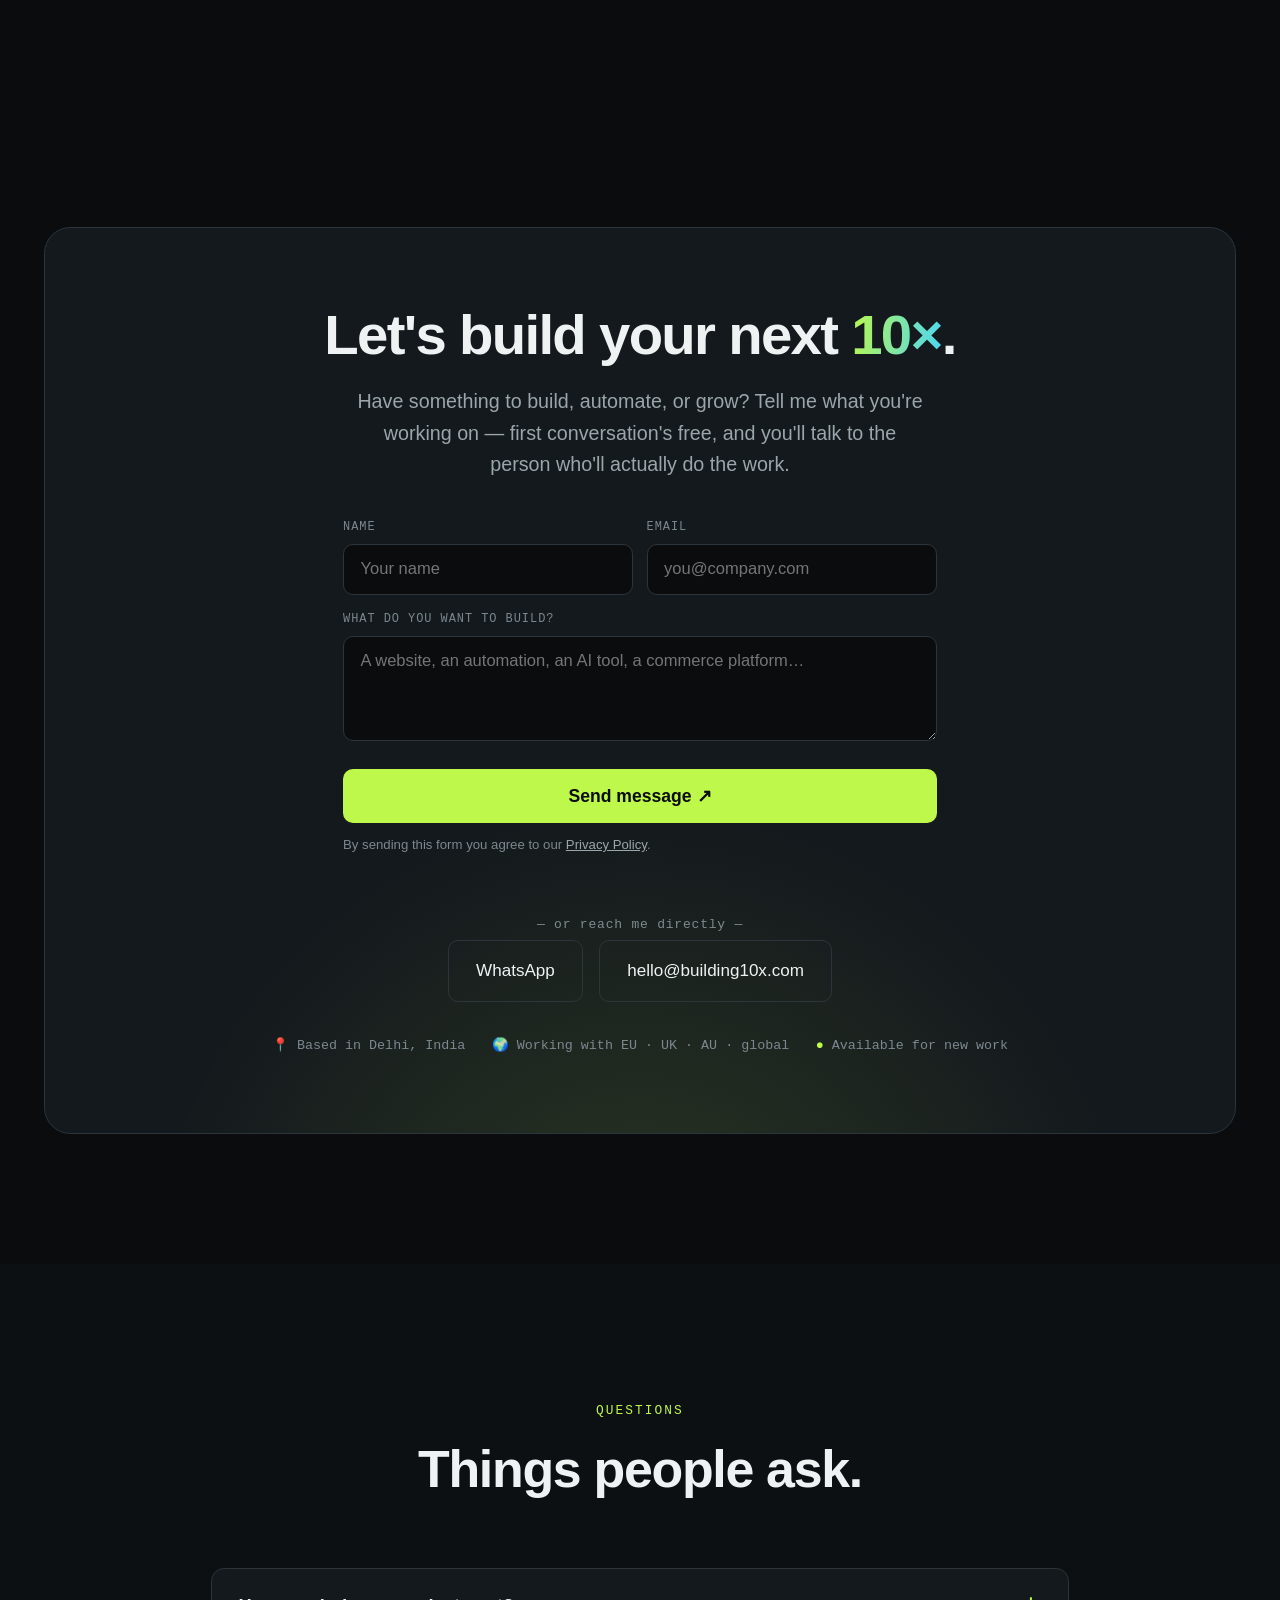
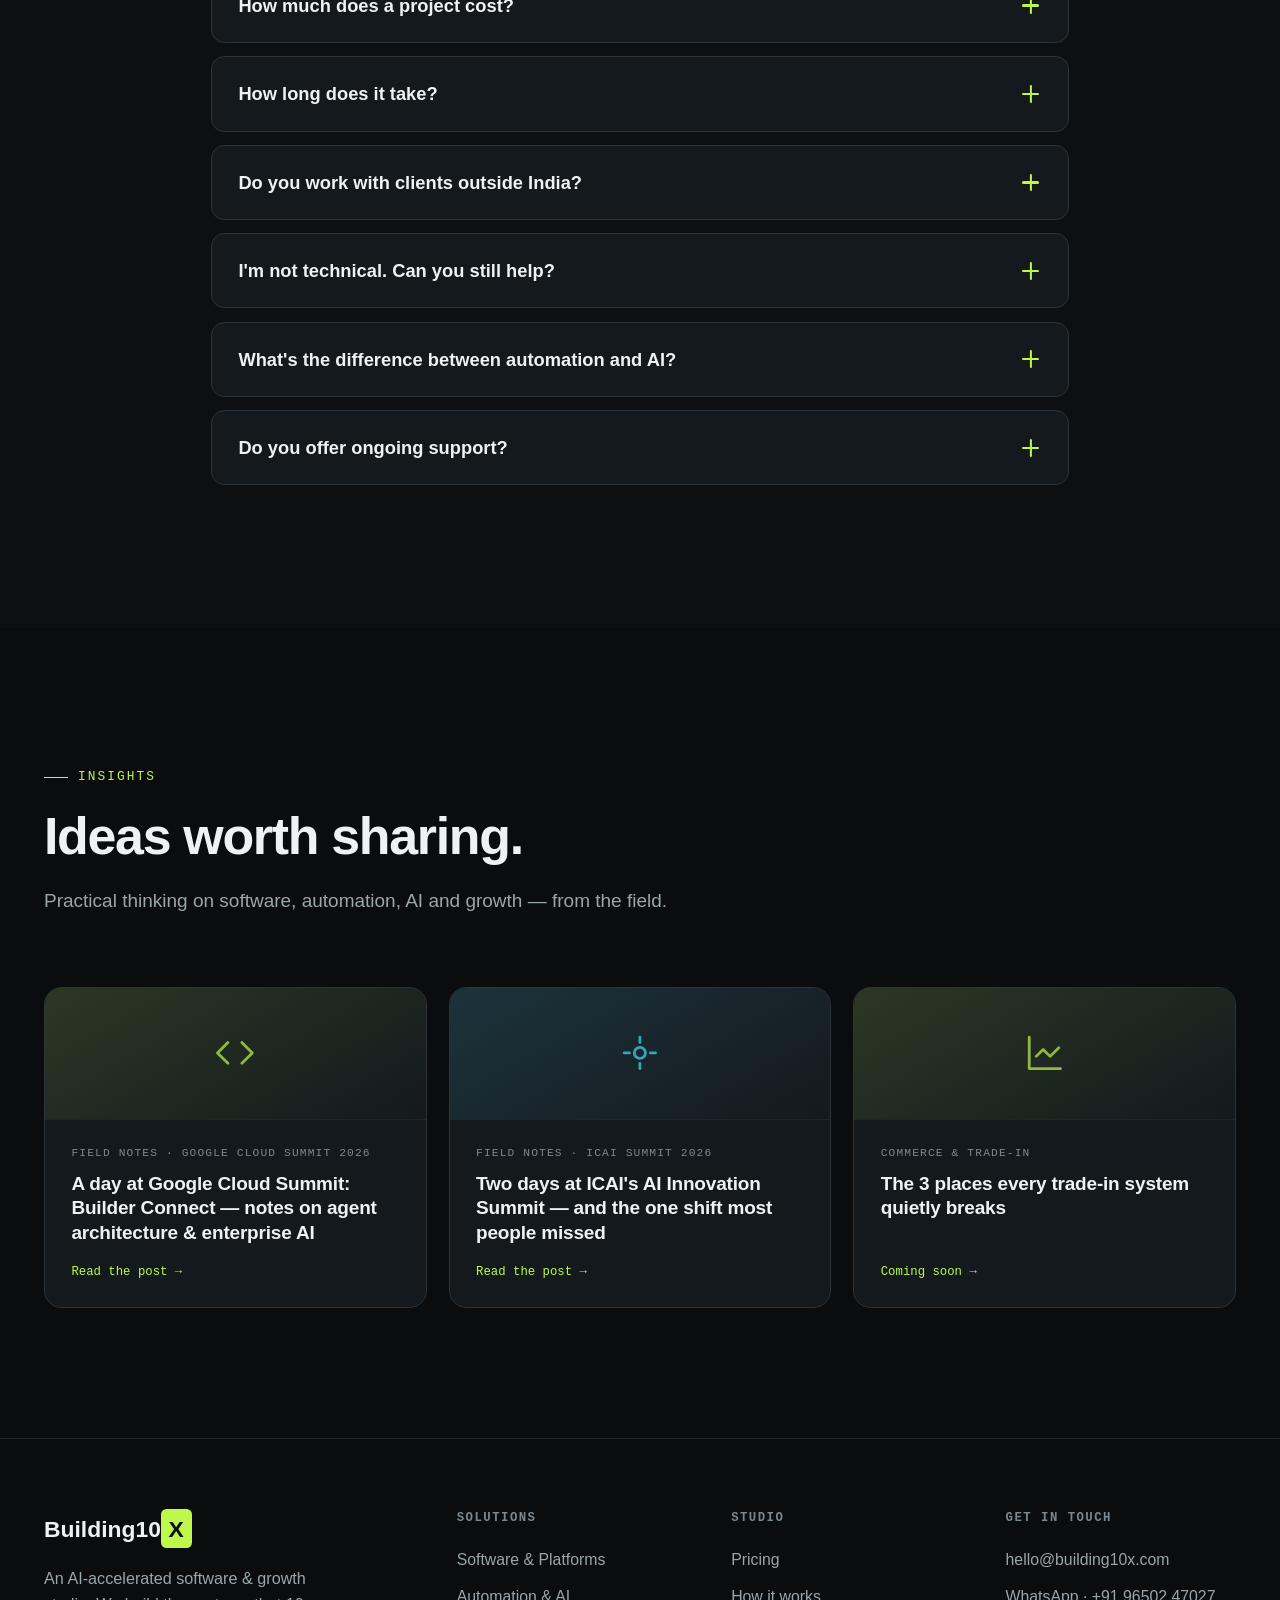
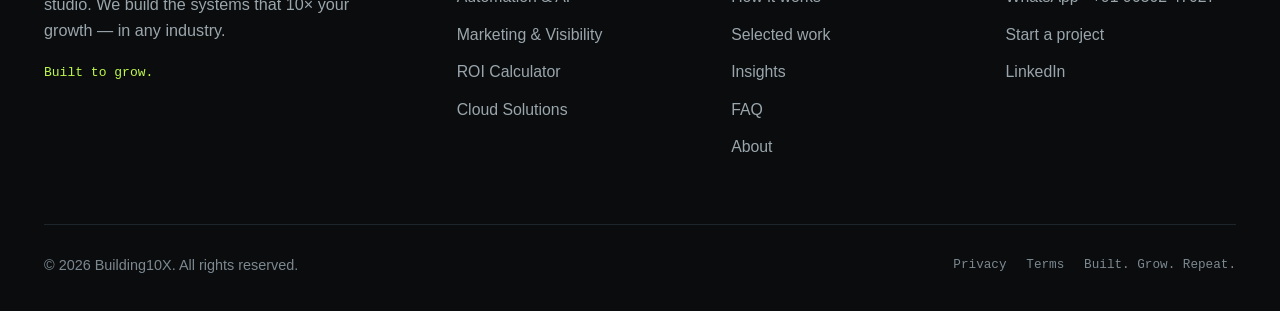
==== commit 80b61107: "feat(home): theme persistence, a11y, og image, FAQ schema, perf fixes - Persist light/dark choice to" ====
--- a/index.html
+++ b/index.html
@@ -8,8 +8,12 @@
 <meta name="author" content="Building10X">
 <meta name="theme-color" content="#0a0c0e">
 <link rel="canonical" href="https://building10x.com/">
-
-<!-- Favicon (replace with real files when ready; emoji fallback works immediately) -->
+<script>
+  /* Apply saved theme before first paint (shared with blog pages via localStorage) */
+  try{document.documentElement.dataset.theme=localStorage.getItem('theme')||'dark';}catch(e){document.documentElement.dataset.theme='dark';}
+</script>
+
+<!-- Favicon -->
 <link rel="icon" href="data:image/svg+xml,<svg xmlns='http://www.w3.org/2000/svg' viewBox='0 0 100 100'><rect width='100' height='100' rx='22' fill='%230a0c0e'/><text x='50' y='70' font-size='62' font-family='Arial' font-weight='bold' fill='%23bdf84a' text-anchor='middle'>X</text></svg>">
 
 <!-- OpenGraph (LinkedIn / WhatsApp / FB share preview) -->
@@ -18,13 +22,16 @@
 <meta property="og:title" content="Building10X — AI-Accelerated Software, Automation & AI">
 <meta property="og:description" content="We build the software that 10× your growth — any industry, delivered fast through AI-accelerated engineering. 15+ years of enterprise experience.">
 <meta property="og:site_name" content="Building10X">
-<!-- REPLACE_ME: add a real share image (1200x630px) and uncomment:
-<meta property="og:image" content="https://building10x.com/og-image.png"> -->
+<meta property="og:image" content="https://building10x.com/og-image.png">
+<meta property="og:image:width" content="1200">
+<meta property="og:image:height" content="630">
+<meta property="og:image:alt" content="Building10X — AI-accelerated software, automation and AI. Built to grow.">
 
 <!-- Twitter -->
 <meta name="twitter:card" content="summary_large_image">
 <meta name="twitter:title" content="Building10X — AI-Accelerated Software, Automation & AI">
 <meta name="twitter:description" content="We build the software that 10× your growth — any industry, AI-accelerated.">
+<meta name="twitter:image" content="https://building10x.com/og-image.png">
 
 <!-- LocalBusiness / Organization structured data (helps Google understand the business) -->
 <script type="application/ld+json">
@@ -36,17 +43,38 @@
   "url": "https://building10x.com",
   "email": "hello@building10x.com",
   "telephone": "+91-9650247027",
-  "areaServed": ["IN", "GB", "AE", "US", "CA", "EU"],
+  "areaServed": ["IN", "AU", "GB", "AE", "US", "CA", "EU"],
   "address": { "@type": "PostalAddress", "addressLocality": "New Delhi", "addressRegion": "Delhi", "addressCountry": "IN" },
-  "founder": { "@type": "Person", "name": "Rohan" },
+  "founder": { "@type": "Person", "name": "Rohan Sharma", "url": "https://building10x.com" },
+  "sameAs": ["https://www.linkedin.com/company/building10x"],
   "slogan": "Built to grow.",
   "knowsAbout": ["Software Development", "Automation", "Artificial Intelligence", "E-commerce", "Trade-In Systems", "Real Estate Technology", "Web Development", "SEO"]
 }
 </script>
 
-<link rel="preconnect" href="https://fonts.googleapis.com">
-<link rel="preconnect" href="https://fonts.gstatic.com" crossorigin>
-<link href="https://fonts.googleapis.com/css2?family=Space+Grotesk:wght@400;500;600;700&family=Sora:wght@300;400;500;600;700;800&family=JetBrains+Mono:wght@400;500;600&display=swap" rel="stylesheet">
+<!-- FAQ structured data (mirrors the on-page FAQ section) -->
+<script type="application/ld+json">
+{
+  "@context": "https://schema.org",
+  "@type": "FAQPage",
+  "mainEntity": [
+    { "@type": "Question", "name": "How much does a project cost?",
+      "acceptedAnswer": { "@type": "Answer", "text": "Websites for small businesses typically start around ₹20,000, and a website-plus-growth package around ₹45,000. Larger or custom builds (platforms, commerce, AI tools) are scoped individually. You'll always get a clear, fixed quote before any work begins — no hourly surprises." } },
+    { "@type": "Question", "name": "How long does it take?",
+      "acceptedAnswer": { "@type": "Answer", "text": "Much faster than traditional development. Because I build with AI-accelerated engineering, a professional website can go live in days, and even larger builds ship in a fraction of the usual timeline. You'll get a realistic date in the planning step." } },
+    { "@type": "Question", "name": "Do you work with clients outside India?",
+      "acceptedAnswer": { "@type": "Answer", "text": "Yes. I work with clients across the UK, EU, Middle East, US, Canada and Australia, as well as locally in Delhi NCR. Most work happens remotely, with clear communication throughout." } },
+    { "@type": "Question", "name": "I'm not technical. Can you still help?",
+      "acceptedAnswer": { "@type": "Answer", "text": "Absolutely — most clients aren't technical, and that's the point. You explain your business and your goal in plain language; I handle everything technical and explain things without jargon. You work directly with me, not a call centre." } },
+    { "@type": "Question", "name": "What's the difference between automation and AI?",
+      "acceptedAnswer": { "@type": "Answer", "text": "Automation removes effort — repetitive tasks happen by themselves (data syncing, alerts, follow-ups). AI adds capability — things you couldn't do before (intelligent agents, content at scale, prediction). Most businesses benefit from both; I'll help you figure out which solves your problem." } },
+    { "@type": "Question", "name": "Do you offer ongoing support?",
+      "acceptedAnswer": { "@type": "Answer", "text": "Yes. After launch you can take a support or improvement plan, or just reach out when you need changes. Your site and systems are yours — I'm here when you want to grow them further." } }
+  ]
+}
+</script>
+
+<link rel="stylesheet" href="/fonts/fonts.css">
 <style>
   /* ============================================================
      THEME SYSTEM — dark (default) + light, both hand-tuned
@@ -670,7 +698,7 @@
   }
 </style>
 </head>
-<body data-theme="dark">
+<body>
 
 <header>
   <div class="wrap">
@@ -687,7 +715,7 @@
           <a href="#specializations" class="nav-re"><span class="dot"></span>Real Estate</a>
           <a href="#contact" class="nav-menu-cta">Start a project ↗</a>
         </div>
-        <div class="toggle" id="toggle" role="button" aria-label="Toggle theme">
+        <div class="toggle" id="toggle" role="button" tabindex="0" aria-label="Toggle theme">
           <span class="ico moon">🌙</span>
           <span class="ico sun">☀️</span>
           <span class="knob" id="knob">
@@ -943,12 +971,12 @@
           </div>
 
           <div class="field">
-            <label>Traditional team day-rate <b id="rate-val">$550 / day</b></label>
+            <label for="rate">Traditional team day-rate <b id="rate-val">$550 / day</b></label>
             <input type="range" id="rate" min="300" max="1000" step="25" value="550">
           </div>
 
           <div class="field" style="margin-bottom:0">
-            <label>Team size (traditional) <b id="team-val">4 people</b></label>
+            <label for="team">Team size (traditional) <b id="team-val">4 people</b></label>
             <input type="range" id="team" min="2" max="8" step="1" value="4">
           </div>
         </div>
@@ -1102,7 +1130,6 @@
       <h2 class="sec-title">Clear pricing. No surprises.</h2>
       <p class="sec-intro">Transparent packages for websites &amp; local businesses. Bigger or custom builds are scoped individually — let's talk.</p>
     </div>
-    <!-- REPLACE_ME: adjust the prices below to your real numbers -->
     <div class="price-grid">
       <div class="price reveal d1">
         <div class="p-name">Starter Website</div>
@@ -1237,6 +1264,7 @@
         </div>
         <input type="hidden" name="_subject" value="New Building10X enquiry">
         <button type="submit">Send message ↗</button>
+        <div style="font-size:.75rem;color:var(--ink-faint);margin-top:10px">By sending this form you agree to our <a href="/privacy.html" style="color:var(--ink-dim)">Privacy Policy</a>.</div>
         <div class="cf-status" id="cfStatus"></div>
       </form>
 
@@ -1350,6 +1378,7 @@
         <a href="#pricing">Pricing</a>
         <a href="#process">How it works</a>
         <a href="#work">Selected work</a>
+        <a href="/blog/">Insights</a>
         <a href="#faq">FAQ</a>
         <a href="#about">About</a>
       </div>
@@ -1358,15 +1387,15 @@
         <a href="mailto:hello@building10x.com">hello@building10x.com</a>
         <a href="https://wa.me/919650247027" target="_blank" rel="noopener">WhatsApp · +91 96502 47027</a>
         <a href="#contact">Start a project</a>
-        <!-- REPLACE_ME: paste your real LinkedIn URL -->
         <a href="https://www.linkedin.com/company/building10x" target="_blank" rel="noopener">LinkedIn</a>
       </div>
     </div>
     <div class="foot-bottom">
       <span>© 2026 Building10X. All rights reserved.</span>
       <div class="fb-tags">
+        <a href="/privacy.html" style="color:inherit;text-decoration:none">Privacy</a>
+        <a href="/terms.html" style="color:inherit;text-decoration:none">Terms</a>
         <span>Built. Grow. Repeat.</span>
-        <span>Building your next 10X</span>
       </div>
     </div>
   </div>
@@ -1384,10 +1413,15 @@
 
 <script>
 /* ============ THEME TOGGLE ============ */
-const body=document.body, toggle=document.getElementById('toggle');
+const root=document.documentElement, toggle=document.getElementById('toggle');
 toggle.addEventListener('click',()=>{
-  body.dataset.theme = body.dataset.theme==='dark' ? 'light' : 'dark';
+  const next = root.dataset.theme==='dark' ? 'light' : 'dark';
+  root.dataset.theme=next;
+  try{localStorage.setItem('theme',next);}catch(e){}
   drawChart(); // recolor chart on theme flip
+});
+toggle.addEventListener('keydown',e=>{
+  if(e.key==='Enter'||e.key===' '){e.preventDefault();toggle.click();}
 });
 
 /* ============ MOBILE MENU ============ */
@@ -1512,12 +1546,19 @@
 }
 
 /* ============ INIT ============ */
+// pause the console cycle when the tab is hidden or the console is scrolled off-screen
+let consoleInView=true;
+const consoleWrap=document.querySelector('.console-wrap');
+if(consoleWrap&&'IntersectionObserver' in window){
+  new IntersectionObserver(es=>{consoleInView=es[0].isIntersecting;}).observe(consoleWrap);
+}
 function init(){
   drawChart();
   applyDomain(domains[0],true);
   revealRows();
   // cycle domains every 4.2s
   setInterval(()=>{
+    if(document.hidden||!consoleInView)return;
     dIdx=(dIdx+1)%domains.length;
     applyDomain(domains[dIdx],true);
     // regenerate a fresh curve that trends up overall but with real, visible pullbacks
@@ -1653,7 +1694,6 @@
   const estimate=`Project: ${proj?proj.textContent:'?'} | Traditional: ${document.getElementById('trad-cost').textContent} / ${document.getElementById('trad-time').textContent} | Building10X: ${document.getElementById('b10x-cost').textContent} / ${document.getElementById('b10x-time').textContent} | Saving: ${document.getElementById('sv-big').textContent}`;
   conf.textContent=' Sending…';
   try{
-    // REPLACE_ME: same Formspree form ID as the contact form
     const res=await fetch('https://formspree.io/f/mwvzwznp',{
       method:'POST',headers:{'Accept':'application/json'},
       body:(()=>{const f=new FormData();f.append('email',em);f.append('_subject','New ROI Calculator lead');f.append('message','ROI estimate request — '+estimate);return f;})()
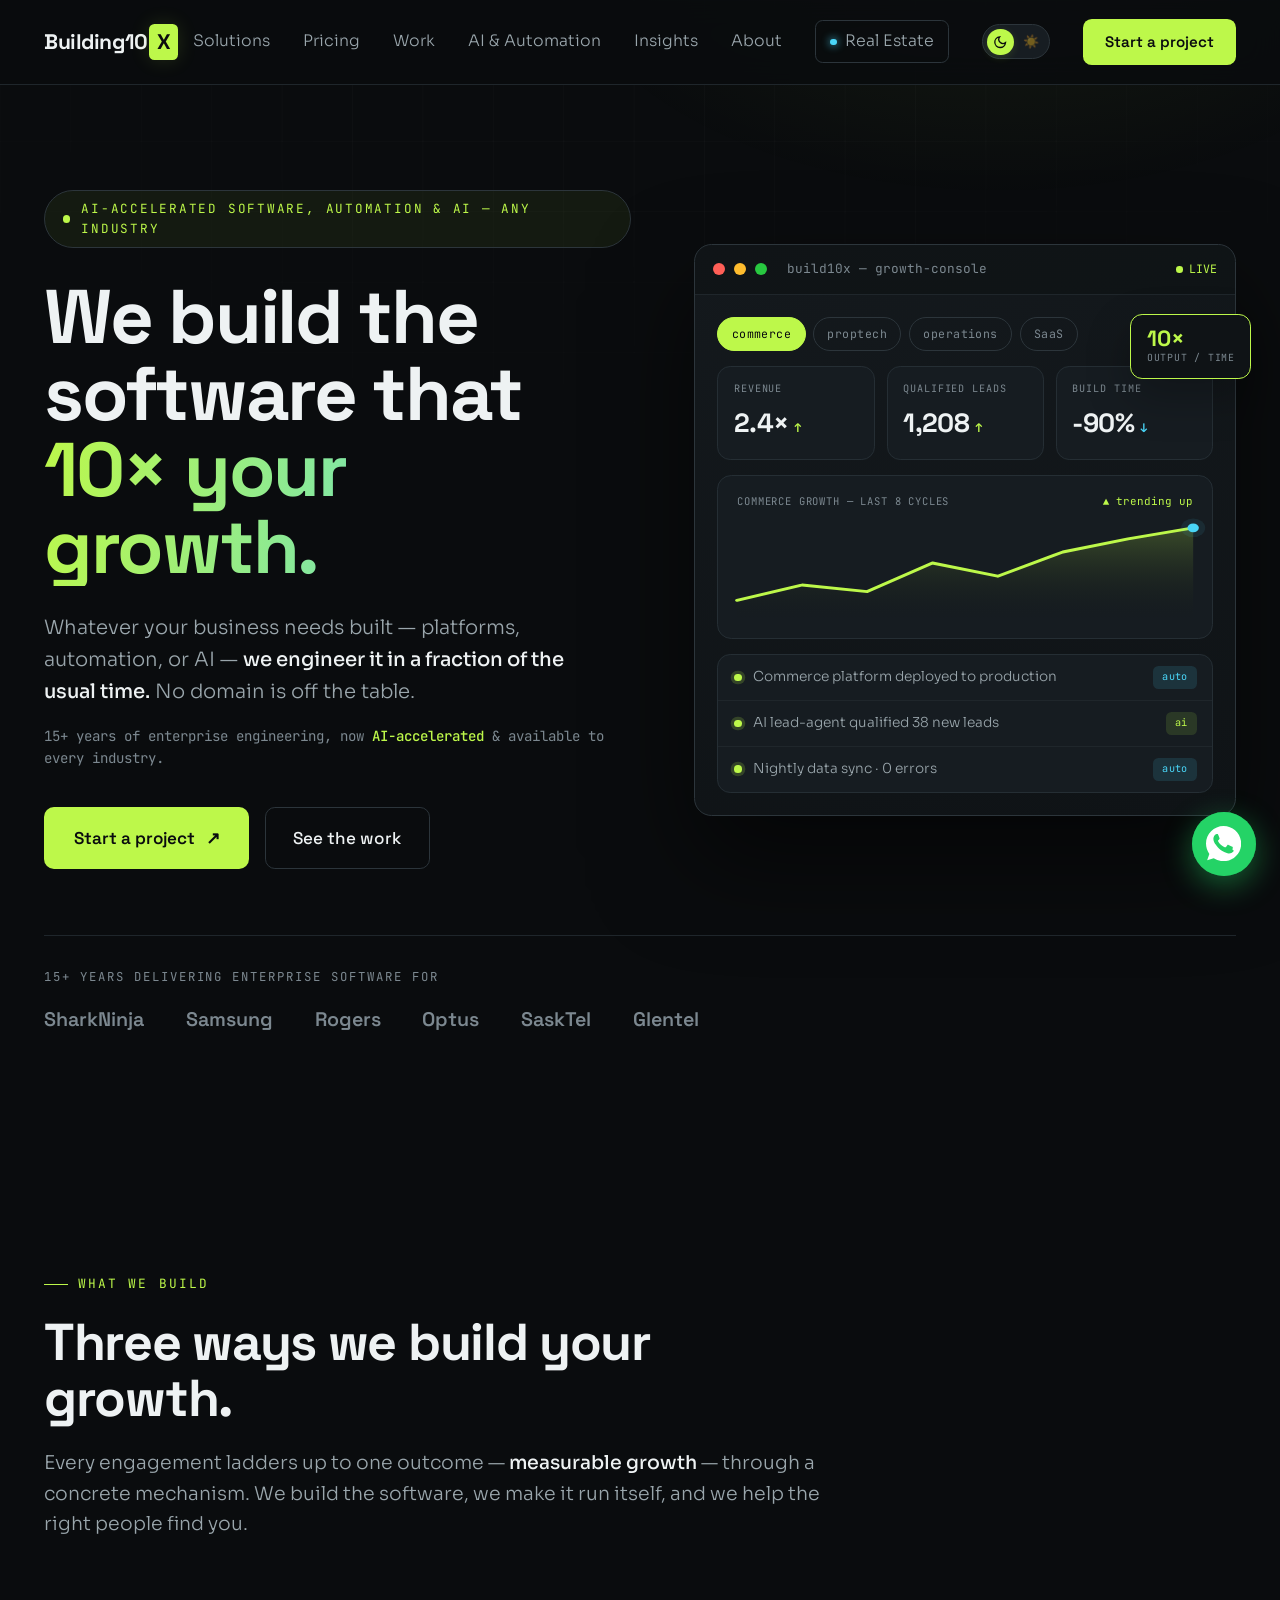
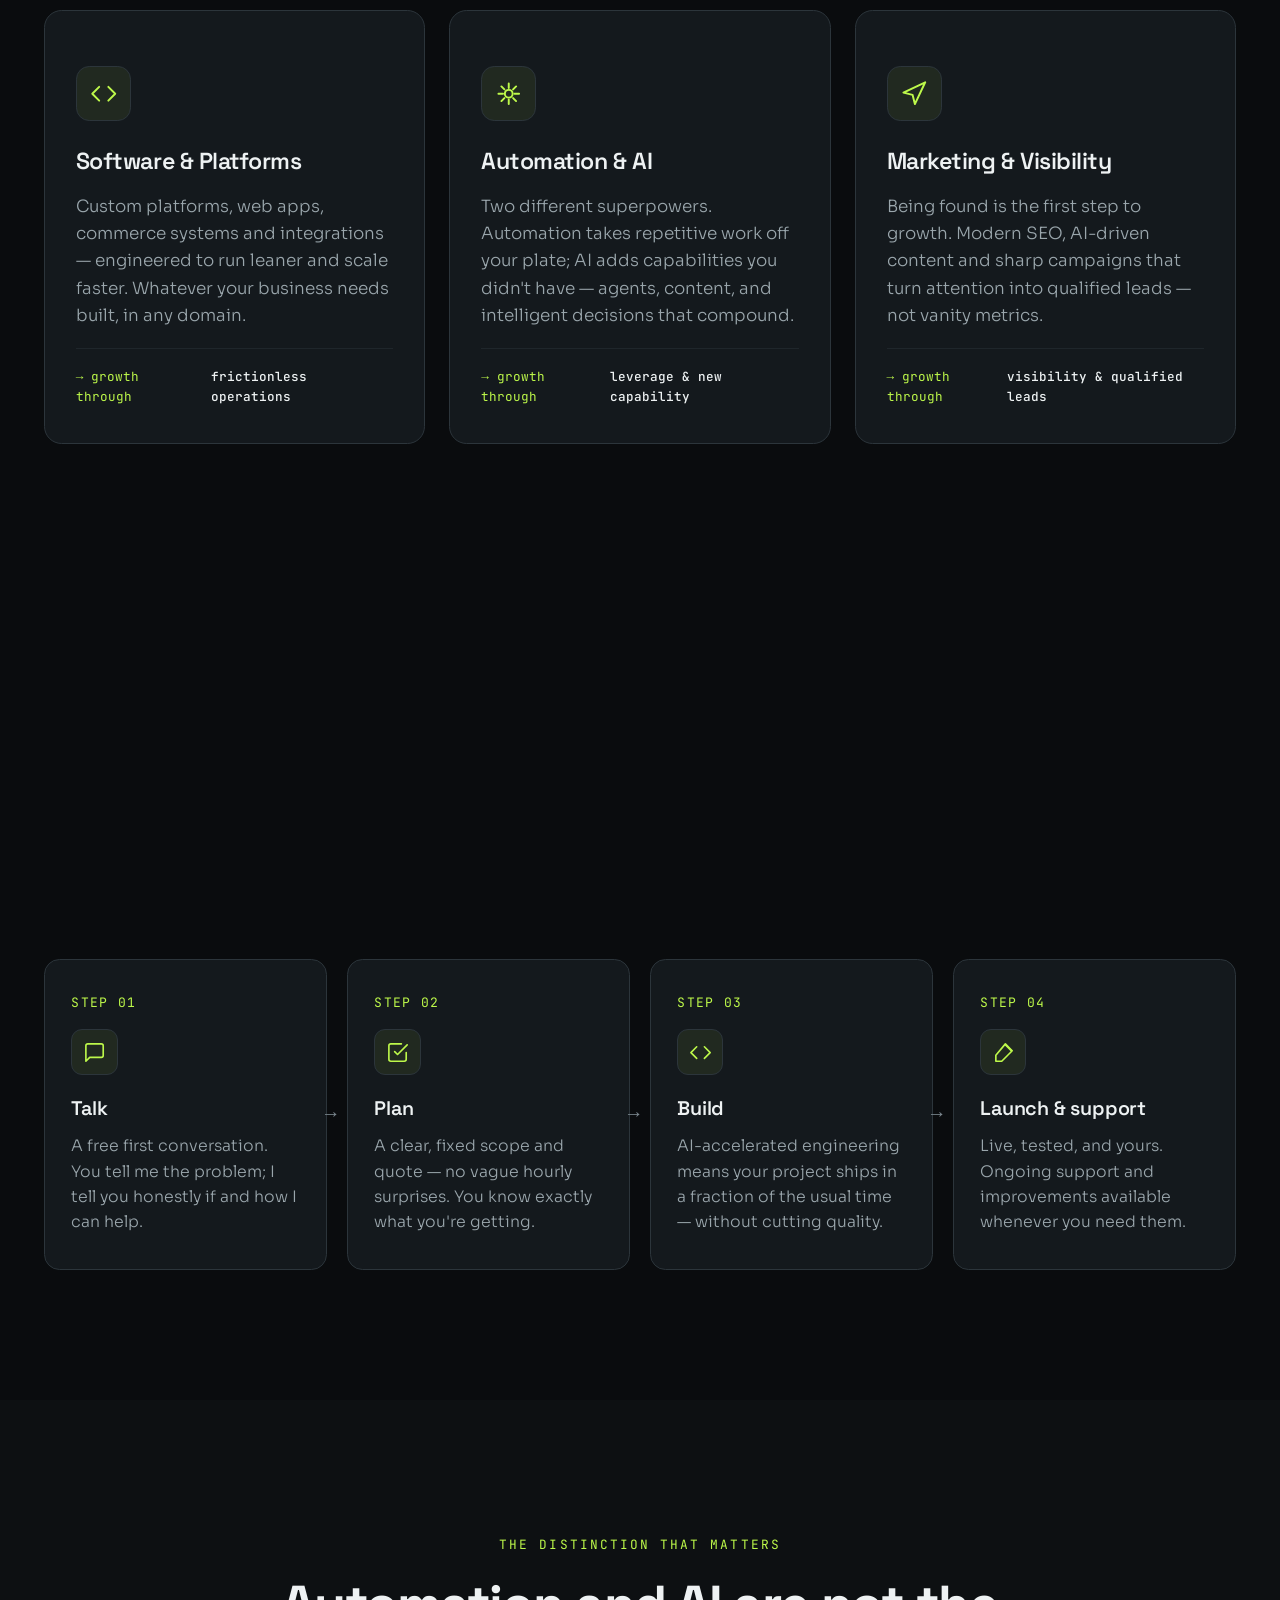
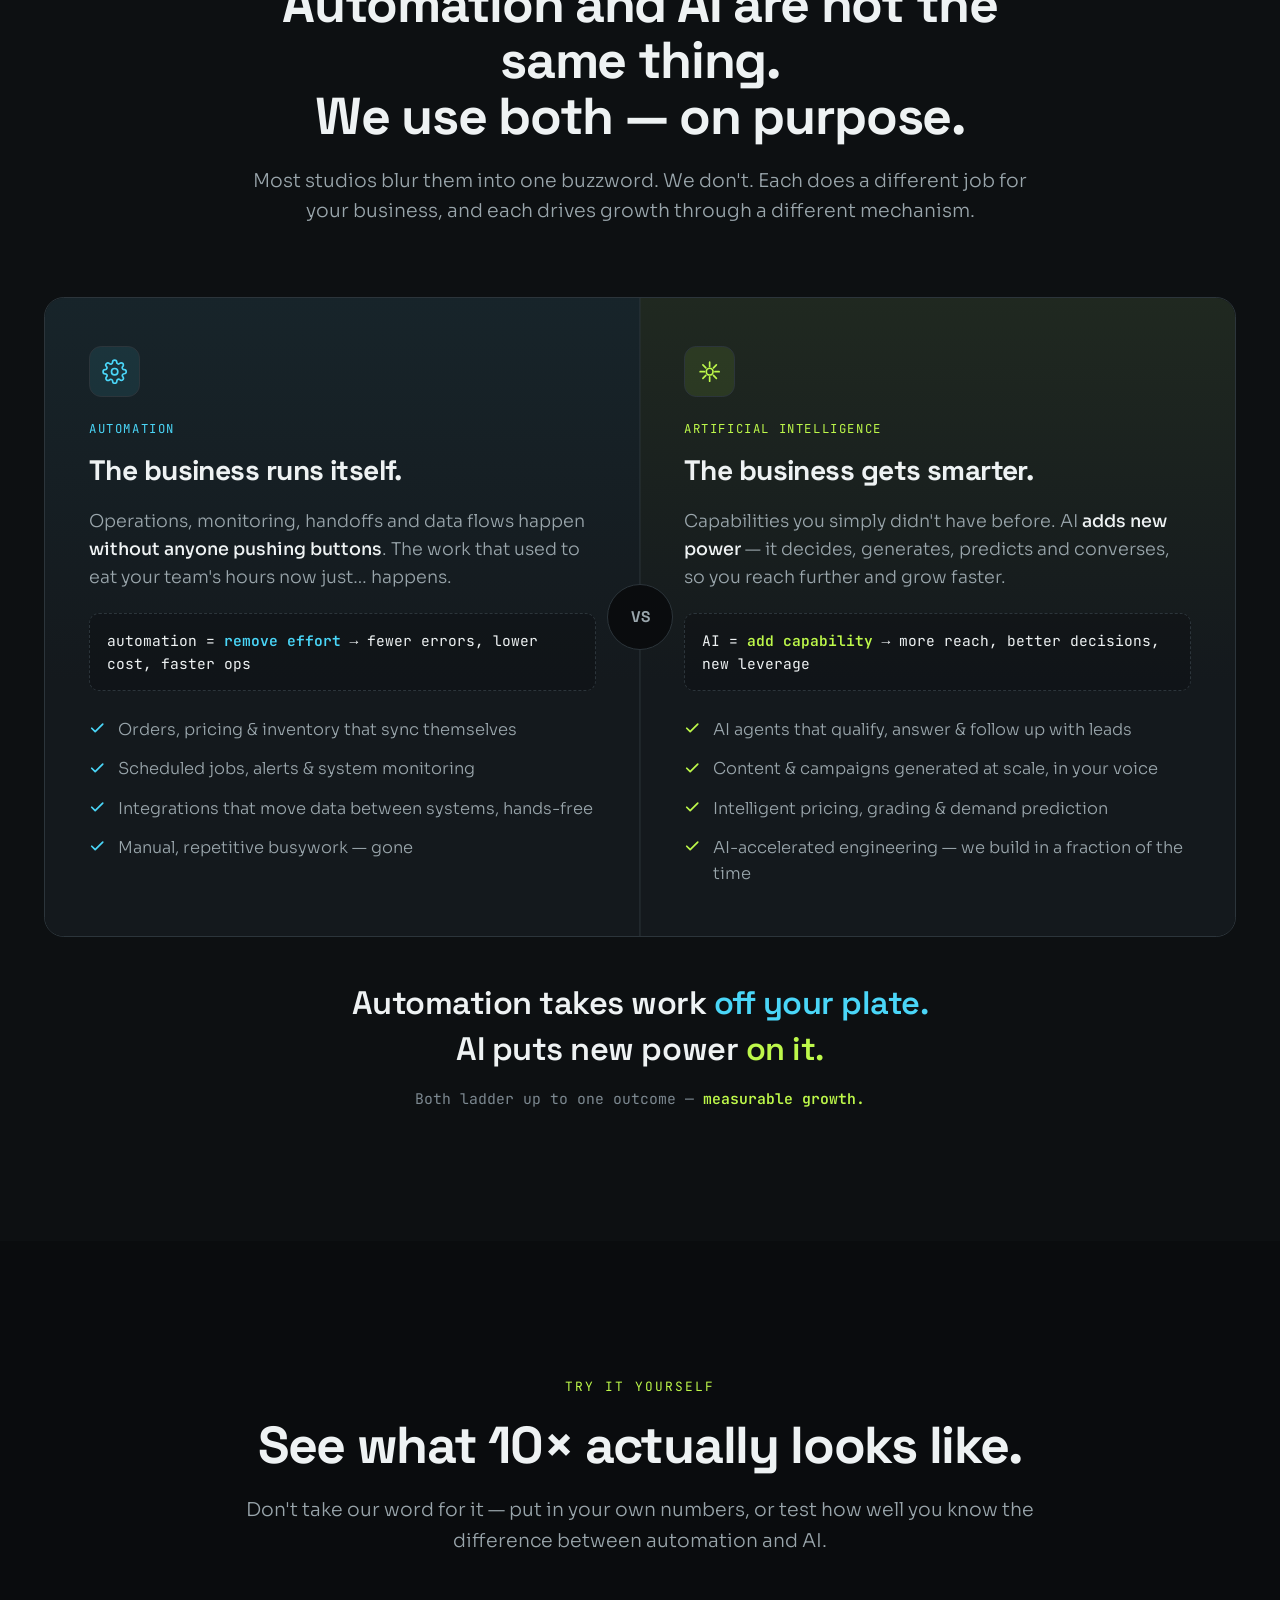
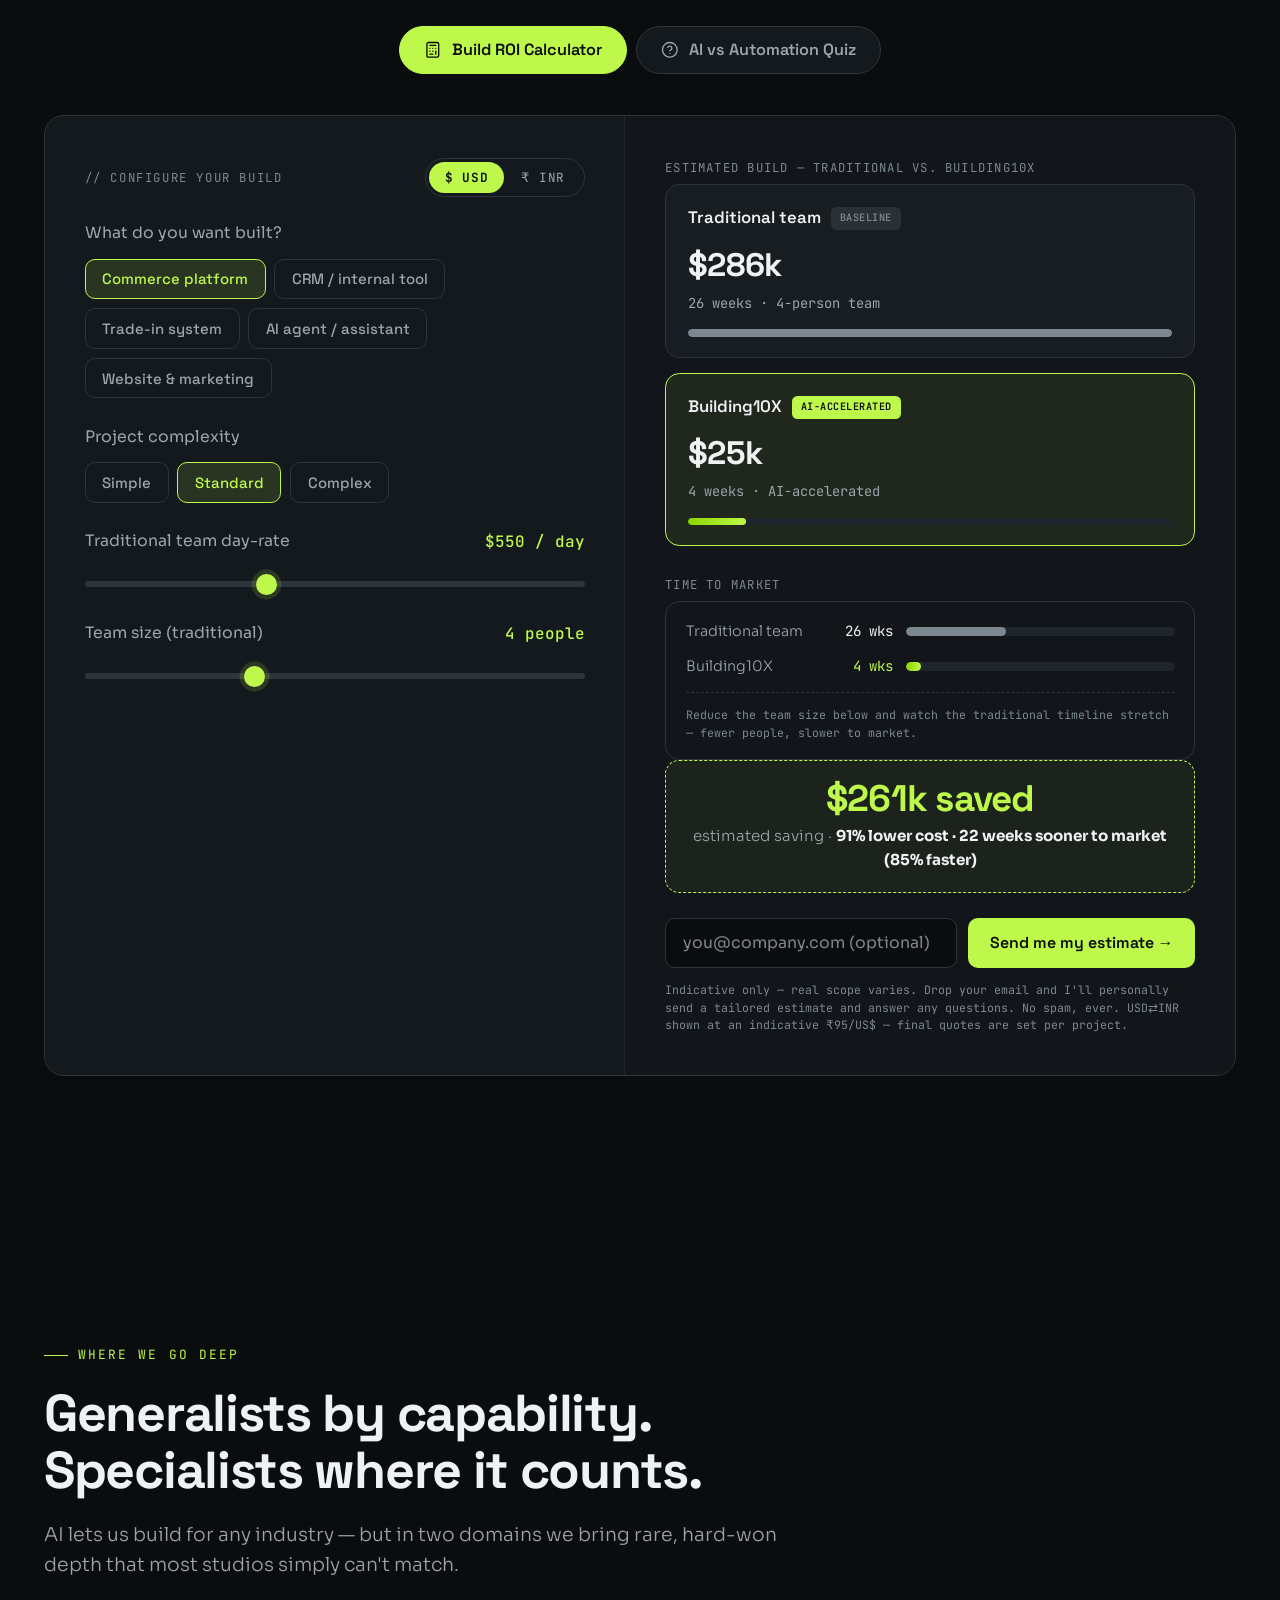
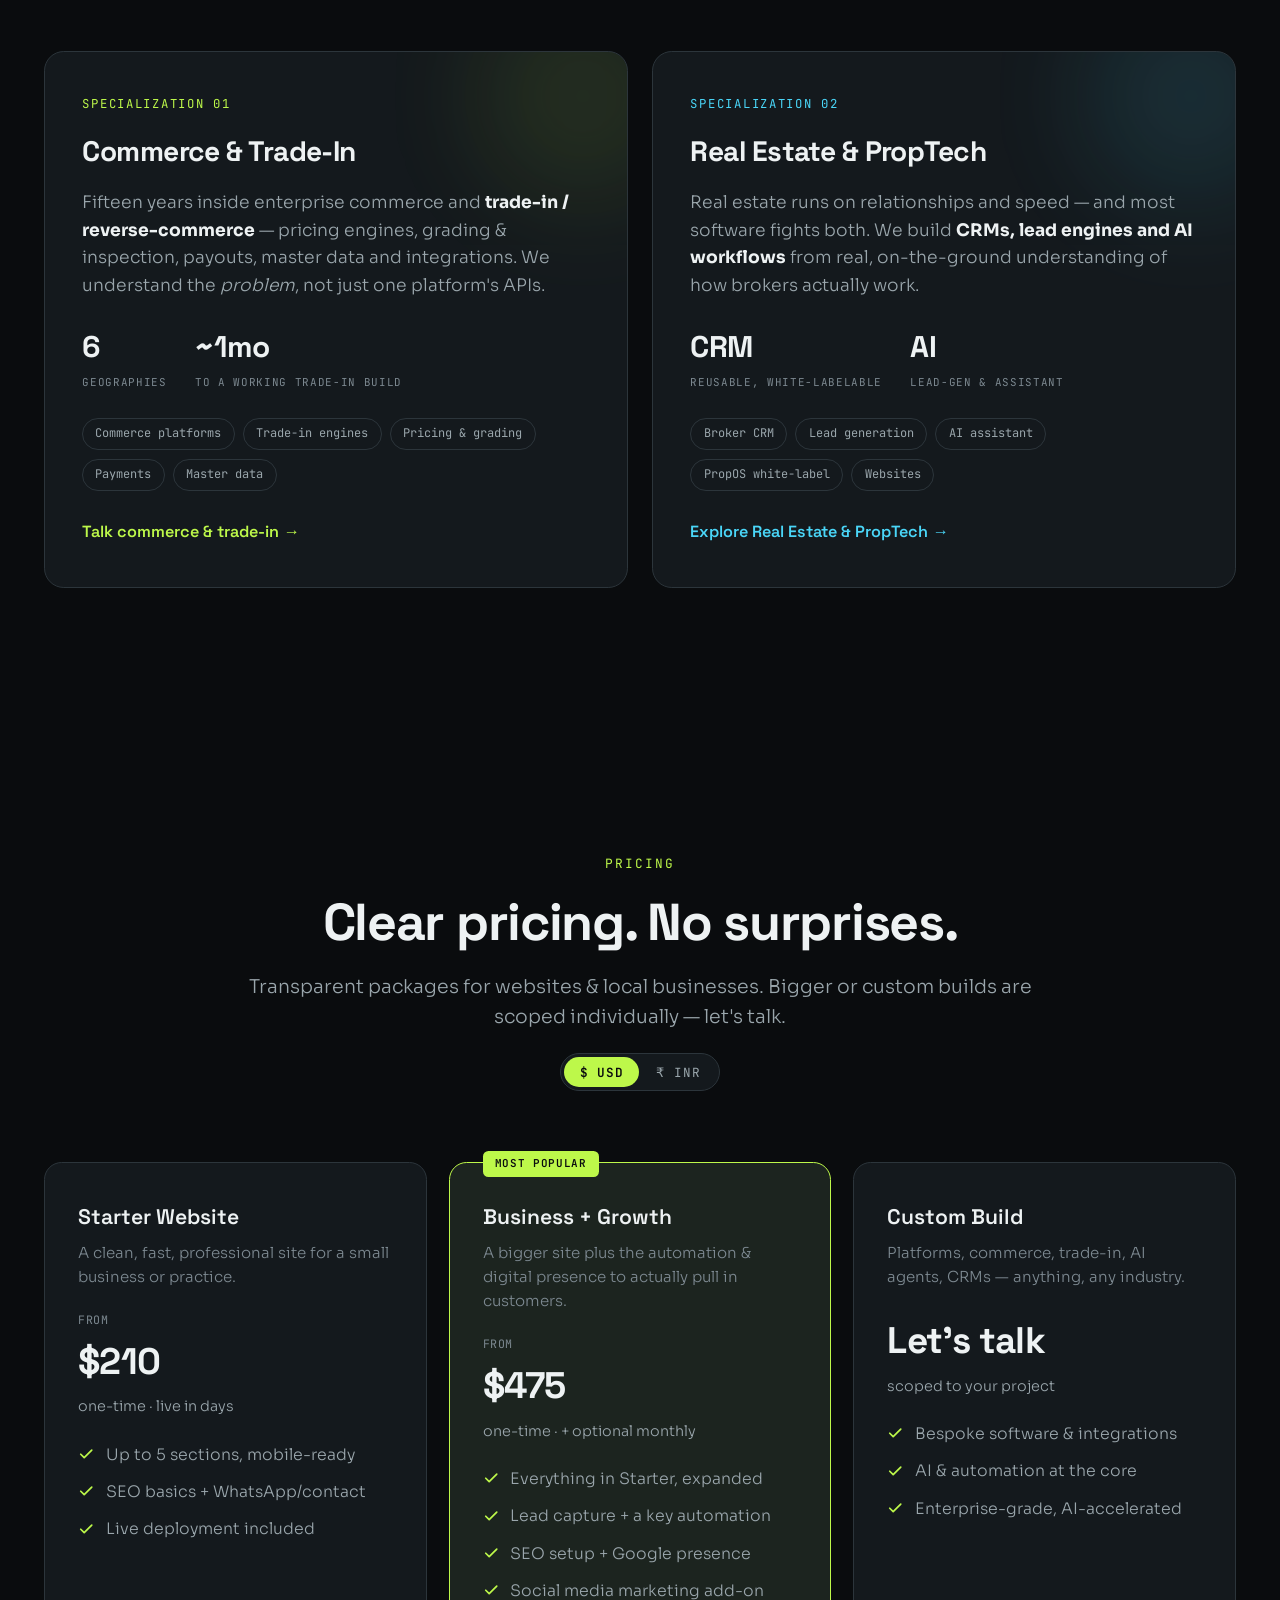
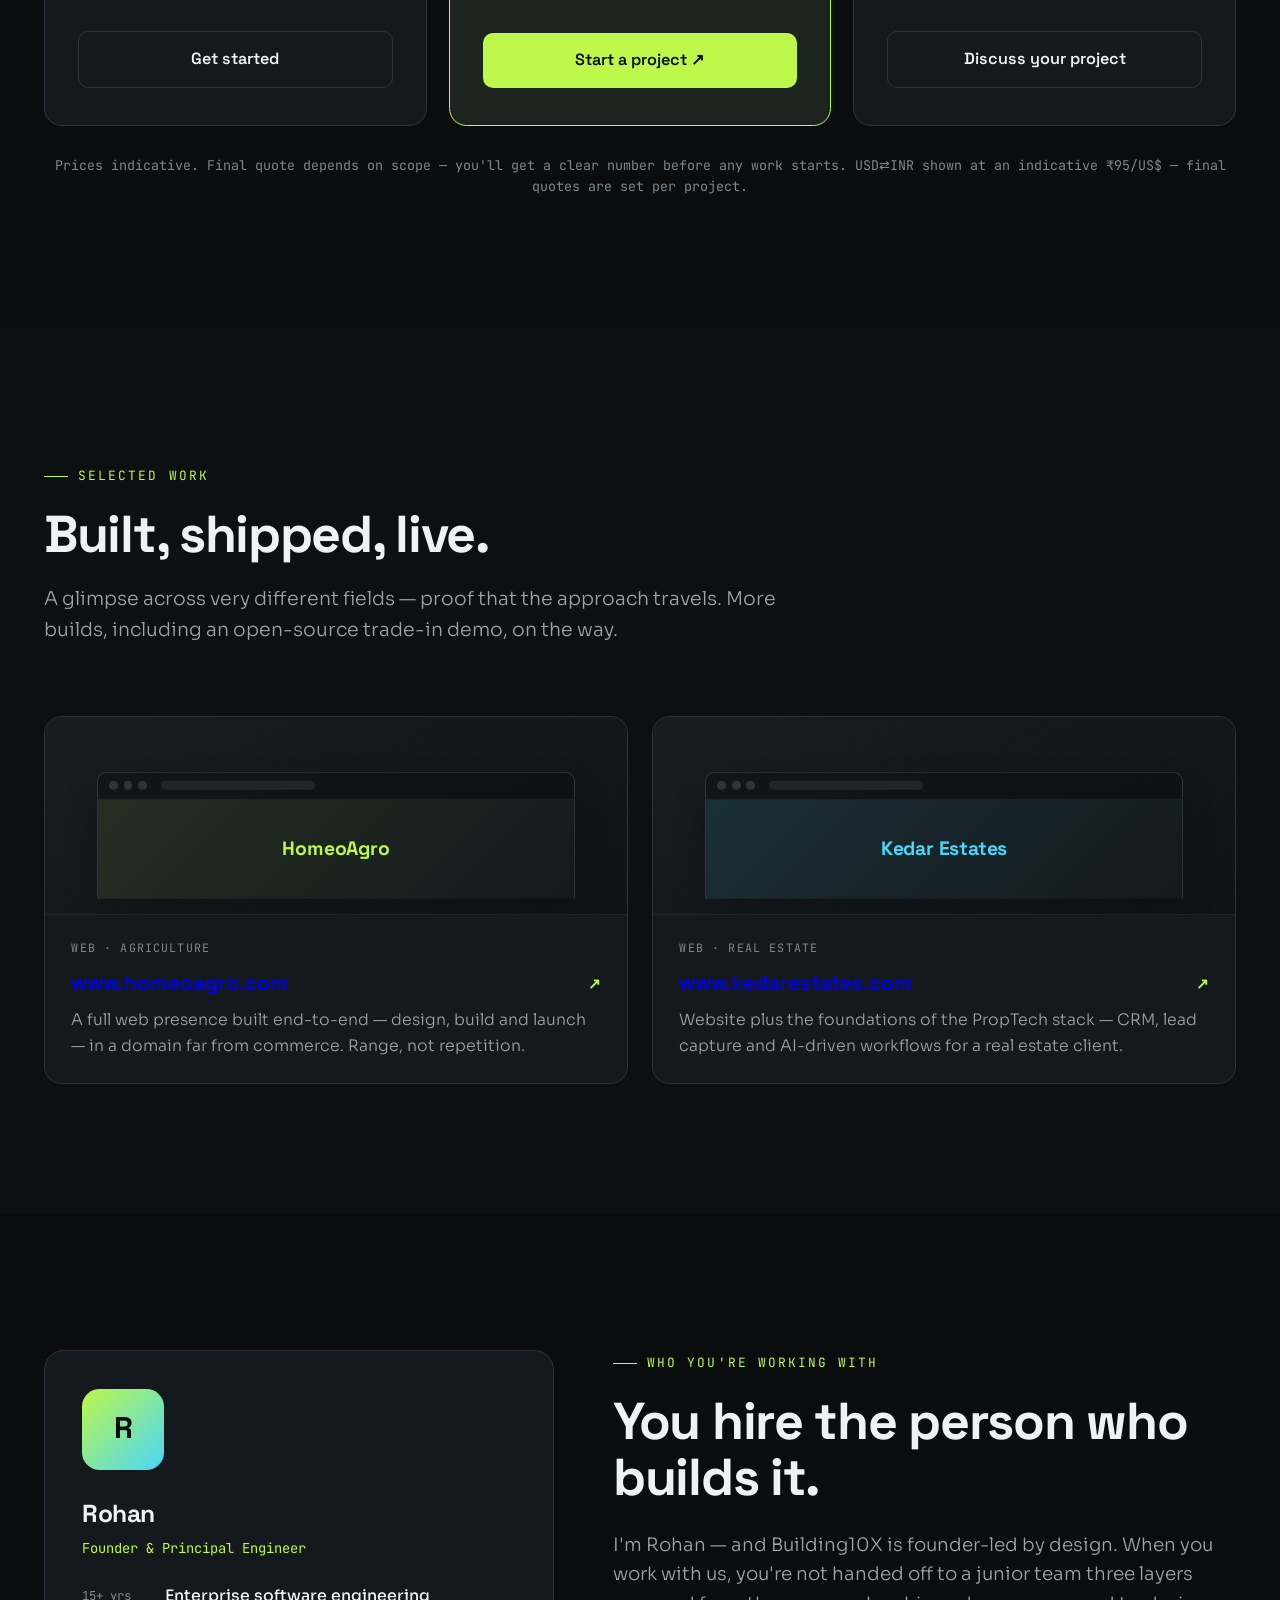
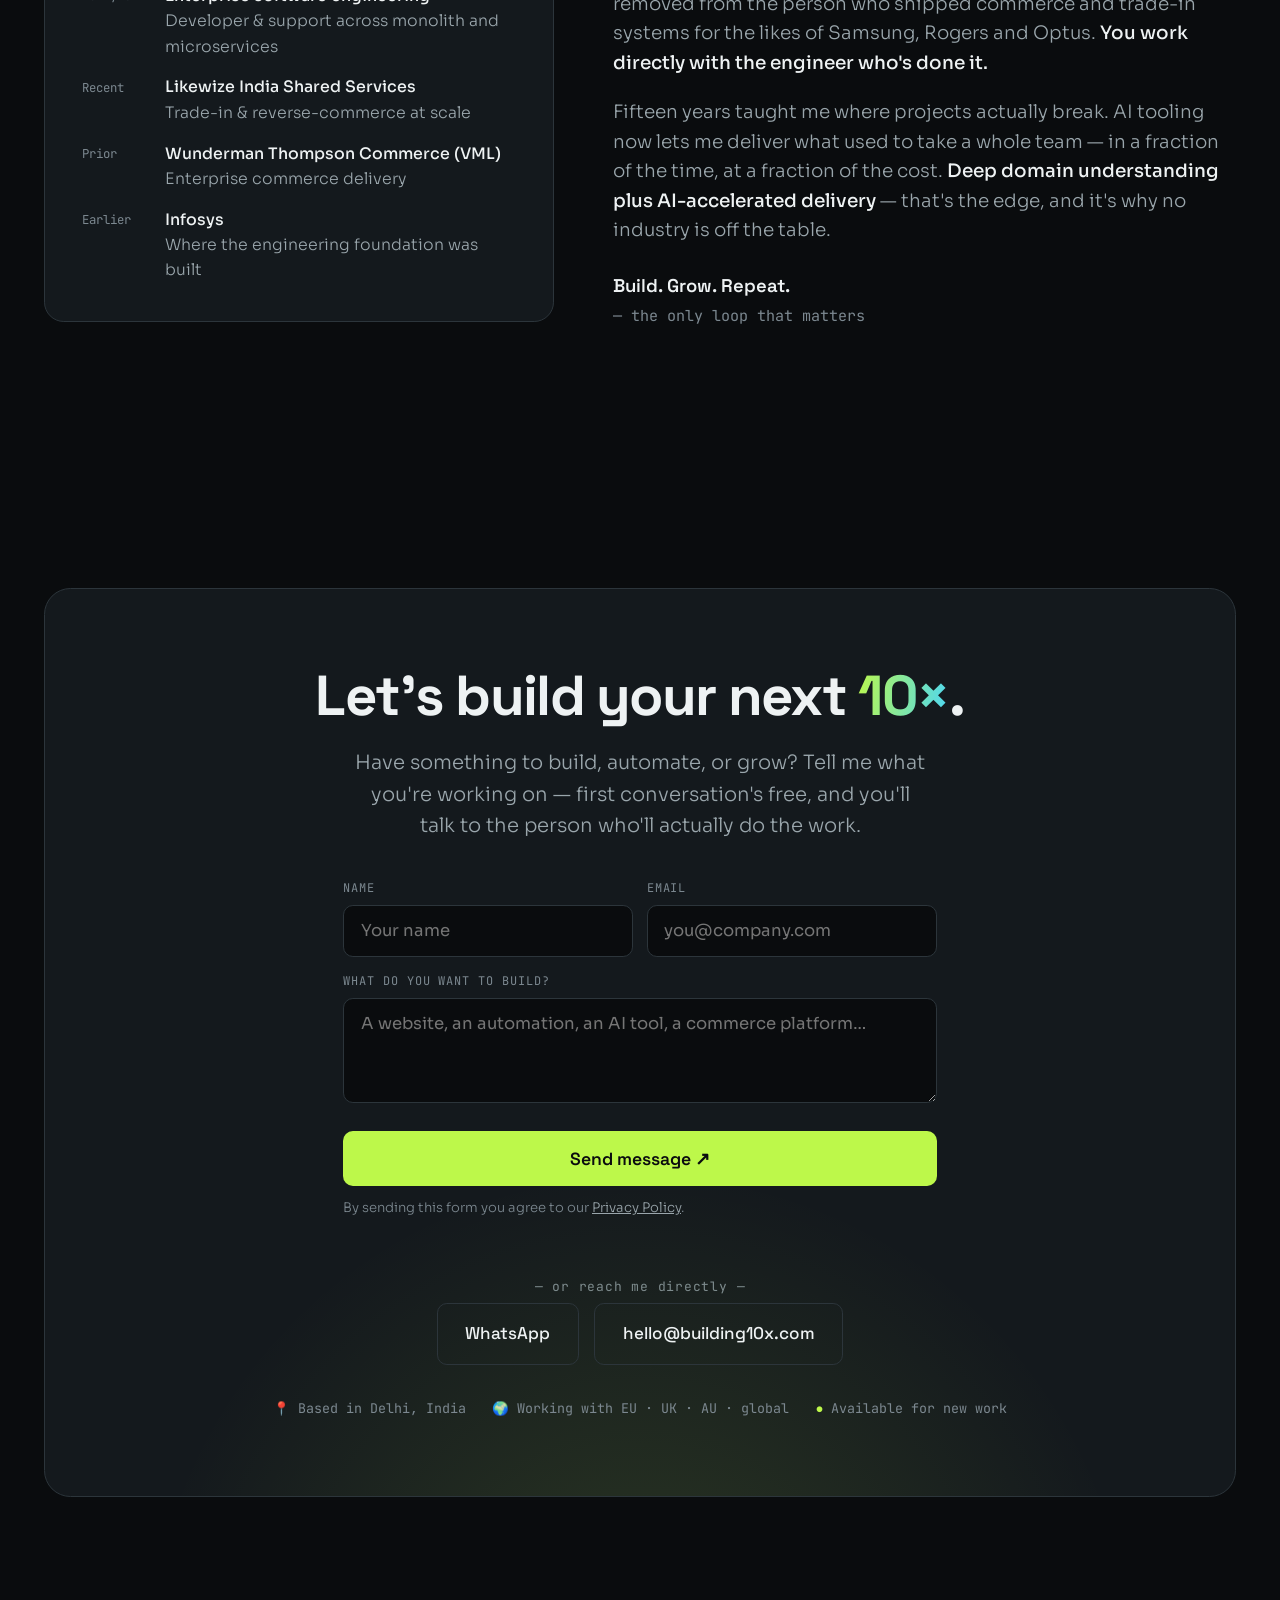
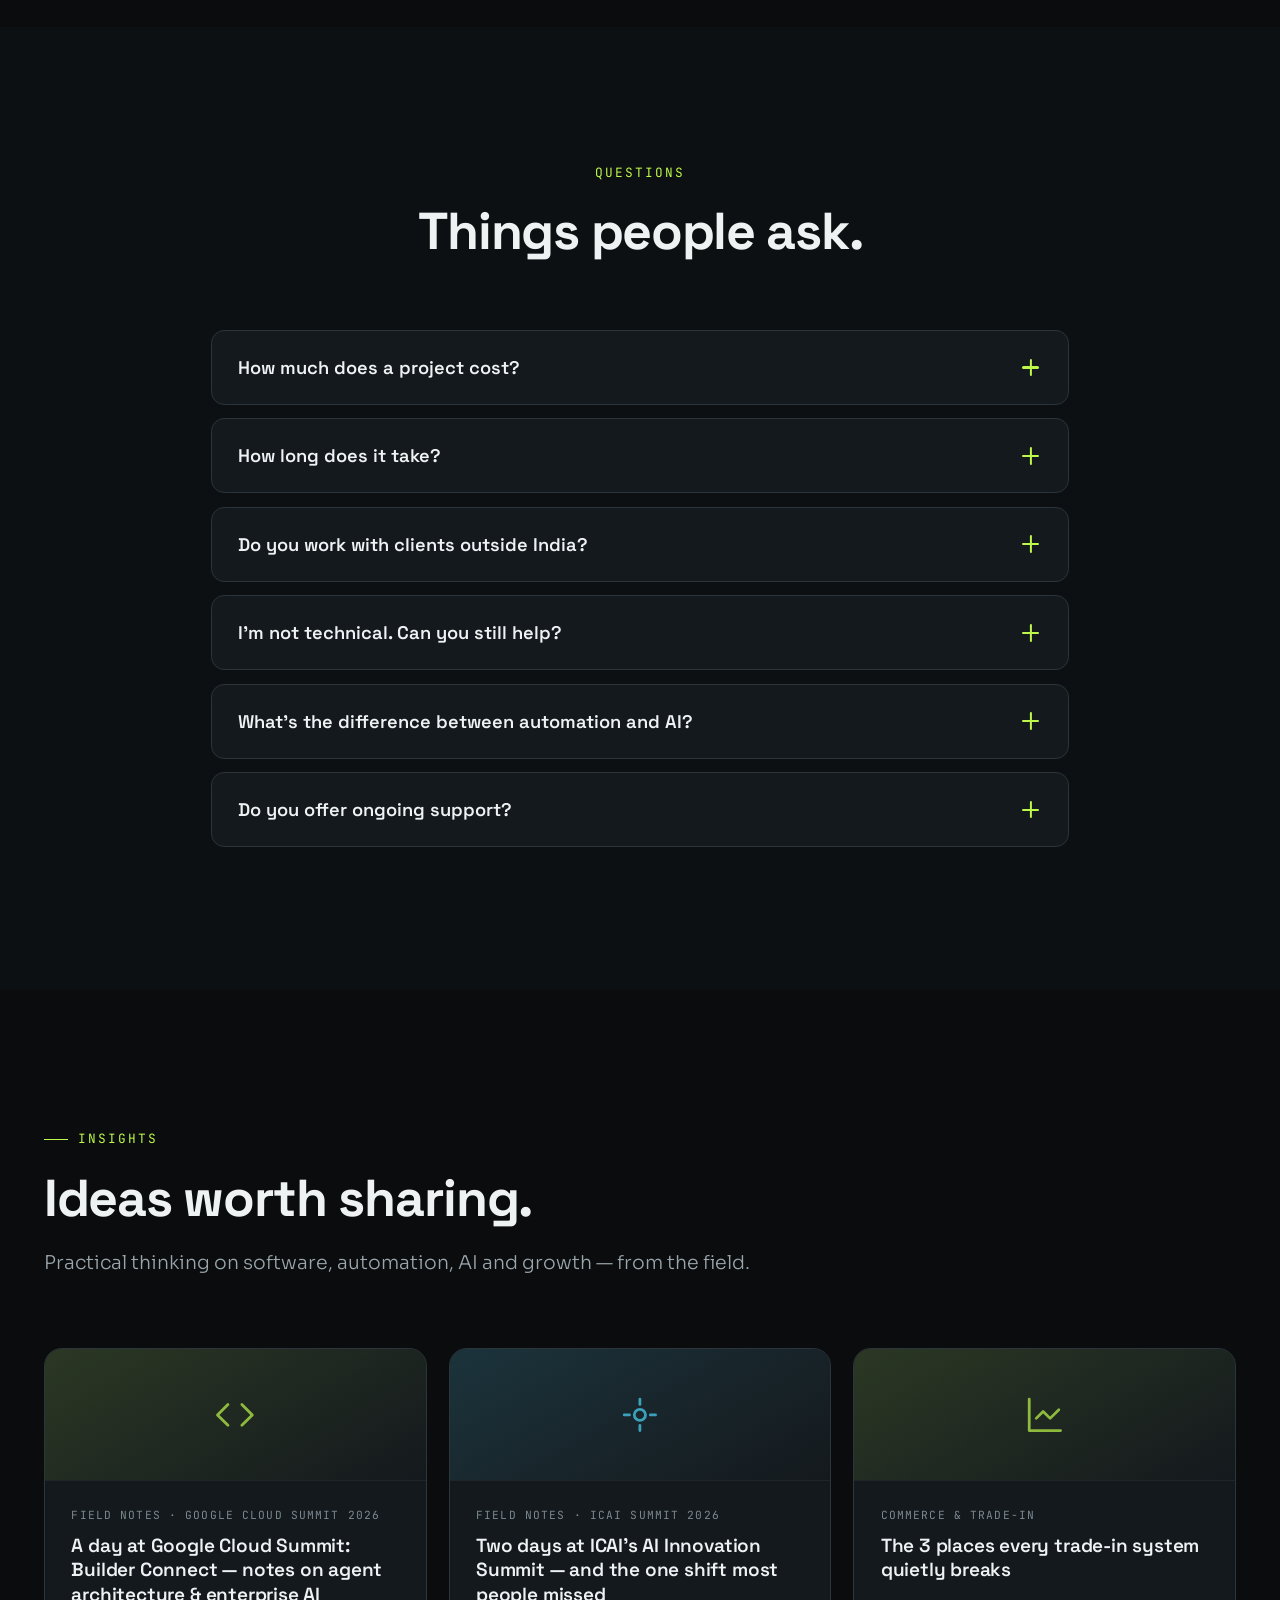
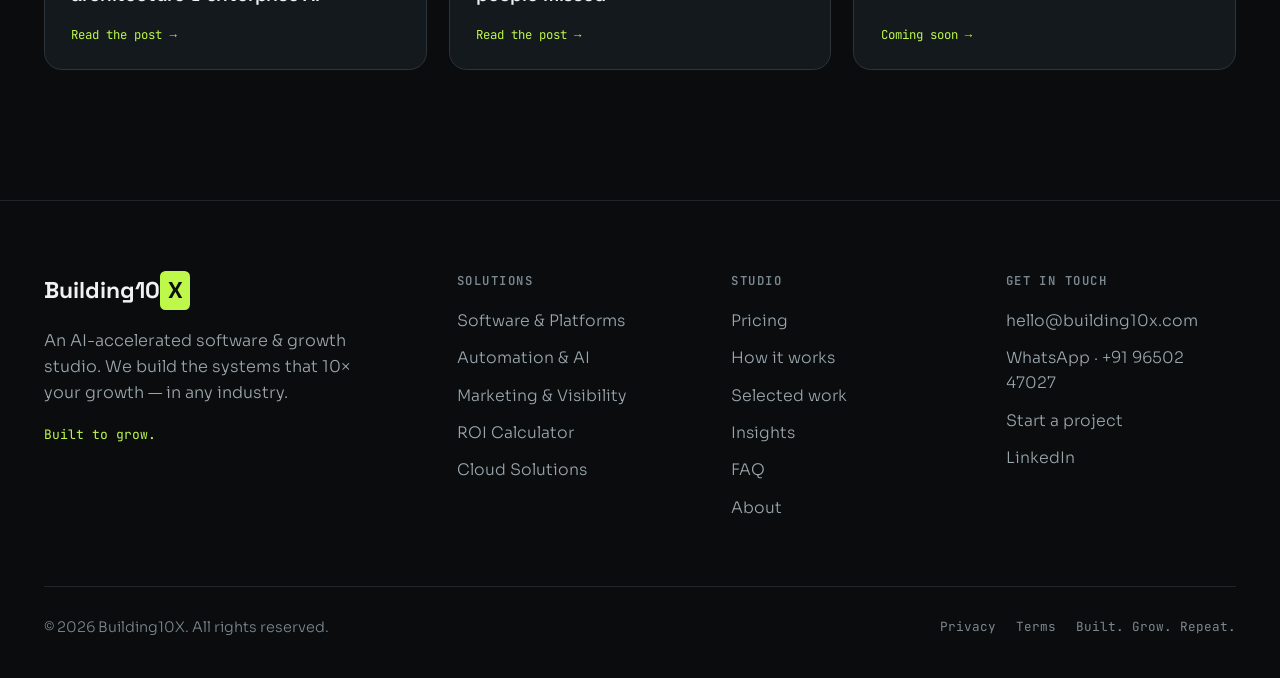
==== commit 0a875c46: "feat: USD/INR currency toggle for calculator and pricing Segmented ₹/$ switch on the ROI calculator " ====
--- a/index.html
+++ b/index.html
@@ -451,7 +451,14 @@
   .calc{display:grid;grid-template-columns:1fr 1.05fr;gap:0;border:1px solid var(--line-bright);border-radius:18px;overflow:hidden;background:var(--panel);transition:all .55s}
   .calc-inputs{padding:38px 36px;border-right:1px solid var(--line);transition:border-color .55s}
   .calc-out{padding:38px 36px;background:color-mix(in srgb,var(--bg-soft) 50%,var(--panel));position:relative;transition:background .55s}
-  .calc-h{font-family:'JetBrains Mono',monospace;font-size:.7rem;letter-spacing:.13em;text-transform:uppercase;color:var(--ink-faint);margin-bottom:22px}
+  .calc-h{font-family:'JetBrains Mono',monospace;font-size:.7rem;letter-spacing:.13em;text-transform:uppercase;color:var(--ink-faint);margin-bottom:22px;display:flex;align-items:center;justify-content:space-between;gap:12px;flex-wrap:wrap}
+
+  /* Currency (₹/$) segmented switch — shared by calculator + pricing */
+  .cur-switch{display:inline-flex;border:1px solid var(--line-bright);border-radius:100px;padding:3px;gap:2px;background:var(--panel)}
+  .cur-switch button{border:none;background:transparent;color:var(--ink-dim);font-family:'JetBrains Mono',monospace;font-size:.72rem;letter-spacing:.06em;padding:6px 14px;border-radius:100px;cursor:pointer;transition:all .25s}
+  .cur-switch button.on{background:var(--accent);color:var(--x-text);font-weight:600}
+  .cur-switch button:hover:not(.on){color:var(--ink)}
+  .sec-head .cur-switch{margin-top:18px}
   .field{margin-bottom:24px}
   .field label{display:flex;align-items:center;justify-content:space-between;font-size:.9rem;color:var(--ink-dim);margin-bottom:11px;font-weight:400}
   .field label b{font-family:'JetBrains Mono',monospace;color:var(--accent);font-weight:500}
@@ -948,7 +955,12 @@
     <div class="tool-panel on" id="panel-calc">
       <div class="calc reveal d2">
         <div class="calc-inputs">
-          <div class="calc-h">// configure your build</div>
+          <div class="calc-h">// configure your build
+            <span class="cur-switch" role="group" aria-label="Currency">
+              <button type="button" data-cur="USD">$ USD</button>
+              <button type="button" data-cur="INR">₹ INR</button>
+            </span>
+          </div>
 
           <div class="field">
             <label>What do you want built?</label>
@@ -1026,7 +1038,7 @@
             <input type="email" id="calc-email" placeholder="you@company.com (optional)">
             <button id="calc-send">Send me my estimate →</button>
           </div>
-          <div class="calc-disc">Indicative only — real scope varies. Drop your email and I'll personally send a tailored estimate and answer any questions. No spam, ever. <span id="calc-conf" style="color:var(--accent)"></span></div>
+          <div class="calc-disc">Indicative only — real scope varies. Drop your email and I'll personally send a tailored estimate and answer any questions. No spam, ever. <span class="fx-note"></span> <span id="calc-conf" style="color:var(--accent)"></span></div>
         </div>
       </div>
     </div>
@@ -1129,12 +1141,16 @@
       <span class="sec-tag">Pricing</span>
       <h2 class="sec-title">Clear pricing. No surprises.</h2>
       <p class="sec-intro">Transparent packages for websites &amp; local businesses. Bigger or custom builds are scoped individually — let's talk.</p>
+      <span class="cur-switch" role="group" aria-label="Currency">
+        <button type="button" data-cur="USD">$ USD</button>
+        <button type="button" data-cur="INR">₹ INR</button>
+      </span>
     </div>
     <div class="price-grid">
       <div class="price reveal d1">
         <div class="p-name">Starter Website</div>
         <div class="p-desc">A clean, fast, professional site for a small business or practice.</div>
-        <div class="p-amount"><span class="p-from">from</span>₹20,000</div>
+        <div class="p-amount"><span class="p-from">from</span><span class="p-num" data-inr="20000">₹20,000</span></div>
         <div class="p-period">one-time · live in days</div>
         <ul>
           <li><svg viewBox="0 0 24 24" fill="none" stroke="currentColor" stroke-width="2.5" stroke-linecap="round" stroke-linejoin="round"><polyline points="20 6 9 17 4 12"/></svg>Up to 5 sections, mobile-ready</li>
@@ -1148,7 +1164,7 @@
         <div class="pf-tag">Most popular</div>
         <div class="p-name">Business + Growth</div>
         <div class="p-desc">A bigger site plus the automation &amp; digital presence to actually pull in customers.</div>
-        <div class="p-amount"><span class="p-from">from</span>₹45,000</div>
+        <div class="p-amount"><span class="p-from">from</span><span class="p-num" data-inr="45000">₹45,000</span></div>
         <div class="p-period">one-time · + optional monthly</div>
         <ul>
           <li><svg viewBox="0 0 24 24" fill="none" stroke="currentColor" stroke-width="2.5" stroke-linecap="round" stroke-linejoin="round"><polyline points="20 6 9 17 4 12"/></svg>Everything in Starter, expanded</li>
@@ -1172,7 +1188,7 @@
         <a href="#contact" class="p-btn ghost">Discuss your project</a>
       </div>
     </div>
-    <div class="price-note">Prices indicative. Final quote depends on scope — you'll get a clear number before any work starts.</div>
+    <div class="price-note">Prices indicative. Final quote depends on scope — you'll get a clear number before any work starts. <span class="fx-note"></span></div>
   </div>
 </section>
 
@@ -1600,7 +1616,20 @@
 const cxMult=[0.7,1.0,1.5];
 let projBase=55000, projWeeks=20;
 
-function fmtMoney(n){
+/* ---- CURRENCY (indicative FX — update FX_INR when the rate drifts) ---- */
+const FX_INR=95; // indicative ₹ per US$
+let currency='USD';
+try{
+  currency=localStorage.getItem('currency')
+    || (((navigator.language||'').toLowerCase().indexOf('-in')>-1)?'INR':'USD');
+}catch(e){}
+function fmtINR(n){
+  if(n>=1e7) return '₹'+(n/1e7).toFixed(n>=1e8?0:1).replace(/\.0$/,'')+' Cr';
+  if(n>=1e5) return '₹'+(n/1e5).toFixed(1).replace(/\.0$/,'')+' L';
+  return '₹'+Math.round(n).toLocaleString('en-IN');
+}
+function fmtMoney(n){ // n is always USD internally
+  if(currency==='INR') return fmtINR(n*FX_INR);
   if(n>=1000) return '$'+(n/1000).toFixed(n>=100000?0:1).replace(/\.0$/,'')+'k';
   return '$'+Math.round(n);
 }
@@ -1630,7 +1659,7 @@
   const b10Cost=Math.round((projBase*m*0.45)/1000)*1000;
 
   // --- RENDER ---
-  document.getElementById('rate-val').textContent='$'+rate+' / day';
+  document.getElementById('rate-val').textContent=(currency==='INR'?fmtINR(rate*FX_INR):'$'+rate)+' / day';
   document.getElementById('team-val').textContent=team+' people';
   document.getElementById('trad-cost').textContent=fmtMoney(tradCost);
   document.getElementById('trad-time').textContent=weeksTrad+' weeks · '+team+'-person team';
@@ -1691,7 +1720,7 @@
   const conf=document.getElementById('calc-conf');
   if(!(em && /\S+@\S+\.\S+/.test(em))){conf.textContent=' Enter a valid email to receive it.';return;}
   const proj=document.querySelector('#proj-type .opt.on');
-  const estimate=`Project: ${proj?proj.textContent:'?'} | Traditional: ${document.getElementById('trad-cost').textContent} / ${document.getElementById('trad-time').textContent} | Building10X: ${document.getElementById('b10x-cost').textContent} / ${document.getElementById('b10x-time').textContent} | Saving: ${document.getElementById('sv-big').textContent}`;
+  const estimate=`Project: ${proj?proj.textContent:'?'} | Traditional: ${document.getElementById('trad-cost').textContent} / ${document.getElementById('trad-time').textContent} | Building10X: ${document.getElementById('b10x-cost').textContent} / ${document.getElementById('b10x-time').textContent} | Saving: ${document.getElementById('sv-big').textContent}`+(currency==='INR'?' | (INR at indicative ₹'+FX_INR+'/US$)':'');
   conf.textContent=' Sending…';
   try{
     const res=await fetch('https://formspree.io/f/mwvzwznp',{
@@ -1777,8 +1806,32 @@
   loadQ();
 });
 
+/* ---- currency switch (calculator + pricing) ---- */
+function renderCurrency(){
+  document.querySelectorAll('.cur-switch button').forEach(b=>b.classList.toggle('on',b.dataset.cur===currency));
+  // pricing cards store their native INR price in data-inr
+  document.querySelectorAll('.p-num').forEach(el=>{
+    const inr=+el.dataset.inr;
+    el.textContent = currency==='INR'
+      ? '₹'+inr.toLocaleString('en-IN')
+      : '$'+(Math.round(inr/FX_INR/5)*5).toLocaleString();
+  });
+  document.querySelectorAll('.fx-note').forEach(el=>{
+    el.textContent='USD⇄INR shown at an indicative ₹'+FX_INR+'/US$ — final quotes are set per project.';
+  });
+  calc();
+}
+document.querySelectorAll('.cur-switch button').forEach(b=>{
+  b.addEventListener('click',()=>{
+    if(currency===b.dataset.cur)return;
+    currency=b.dataset.cur;
+    try{localStorage.setItem('currency',currency);}catch(e){}
+    renderCurrency();
+  });
+});
+
 // init tools
-calc();
+renderCurrency();
 loadQ();
 </script>
 </body>
--- a/fonts/fonts.css
+++ b/fonts/fonts.css
@@ -0,0 +1,193 @@
+/* Self-hosted Google Fonts (latin + latin-ext) — Space Grotesk, Sora, JetBrains Mono */
+@font-face {
+  font-family: 'JetBrains Mono';
+  font-style: normal;
+  font-weight: 400;
+  font-display: swap;
+  src: url(jetbrains-mono-400-latin-ext.woff2) format('woff2');
+  unicode-range: U+0100-02BA, U+02BD-02C5, U+02C7-02CC, U+02CE-02D7, U+02DD-02FF, U+0304, U+0308, U+0329, U+1D00-1DBF, U+1E00-1E9F, U+1EF2-1EFF, U+2020, U+20A0-20AB, U+20AD-20C0, U+2113, U+2C60-2C7F, U+A720-A7FF;
+}
+@font-face {
+  font-family: 'JetBrains Mono';
+  font-style: normal;
+  font-weight: 400;
+  font-display: swap;
+  src: url(jetbrains-mono-400-latin.woff2) format('woff2');
+  unicode-range: U+0000-00FF, U+0131, U+0152-0153, U+02BB-02BC, U+02C6, U+02DA, U+02DC, U+0304, U+0308, U+0329, U+2000-206F, U+20AC, U+2122, U+2191, U+2193, U+2212, U+2215, U+FEFF, U+FFFD;
+}
+@font-face {
+  font-family: 'JetBrains Mono';
+  font-style: normal;
+  font-weight: 500;
+  font-display: swap;
+  src: url(jetbrains-mono-500-latin-ext.woff2) format('woff2');
+  unicode-range: U+0100-02BA, U+02BD-02C5, U+02C7-02CC, U+02CE-02D7, U+02DD-02FF, U+0304, U+0308, U+0329, U+1D00-1DBF, U+1E00-1E9F, U+1EF2-1EFF, U+2020, U+20A0-20AB, U+20AD-20C0, U+2113, U+2C60-2C7F, U+A720-A7FF;
+}
+@font-face {
+  font-family: 'JetBrains Mono';
+  font-style: normal;
+  font-weight: 500;
+  font-display: swap;
+  src: url(jetbrains-mono-500-latin.woff2) format('woff2');
+  unicode-range: U+0000-00FF, U+0131, U+0152-0153, U+02BB-02BC, U+02C6, U+02DA, U+02DC, U+0304, U+0308, U+0329, U+2000-206F, U+20AC, U+2122, U+2191, U+2193, U+2212, U+2215, U+FEFF, U+FFFD;
+}
+@font-face {
+  font-family: 'JetBrains Mono';
+  font-style: normal;
+  font-weight: 600;
+  font-display: swap;
+  src: url(jetbrains-mono-600-latin-ext.woff2) format('woff2');
+  unicode-range: U+0100-02BA, U+02BD-02C5, U+02C7-02CC, U+02CE-02D7, U+02DD-02FF, U+0304, U+0308, U+0329, U+1D00-1DBF, U+1E00-1E9F, U+1EF2-1EFF, U+2020, U+20A0-20AB, U+20AD-20C0, U+2113, U+2C60-2C7F, U+A720-A7FF;
+}
+@font-face {
+  font-family: 'JetBrains Mono';
+  font-style: normal;
+  font-weight: 600;
+  font-display: swap;
+  src: url(jetbrains-mono-600-latin.woff2) format('woff2');
+  unicode-range: U+0000-00FF, U+0131, U+0152-0153, U+02BB-02BC, U+02C6, U+02DA, U+02DC, U+0304, U+0308, U+0329, U+2000-206F, U+20AC, U+2122, U+2191, U+2193, U+2212, U+2215, U+FEFF, U+FFFD;
+}
+@font-face {
+  font-family: 'Sora';
+  font-style: normal;
+  font-weight: 300;
+  font-display: swap;
+  src: url(sora-300-latin-ext.woff2) format('woff2');
+  unicode-range: U+0100-02BA, U+02BD-02C5, U+02C7-02CC, U+02CE-02D7, U+02DD-02FF, U+0304, U+0308, U+0329, U+1D00-1DBF, U+1E00-1E9F, U+1EF2-1EFF, U+2020, U+20A0-20AB, U+20AD-20C0, U+2113, U+2C60-2C7F, U+A720-A7FF;
+}
+@font-face {
+  font-family: 'Sora';
+  font-style: normal;
+  font-weight: 300;
+  font-display: swap;
+  src: url(sora-300-latin.woff2) format('woff2');
+  unicode-range: U+0000-00FF, U+0131, U+0152-0153, U+02BB-02BC, U+02C6, U+02DA, U+02DC, U+0304, U+0308, U+0329, U+2000-206F, U+20AC, U+2122, U+2191, U+2193, U+2212, U+2215, U+FEFF, U+FFFD;
+}
+@font-face {
+  font-family: 'Sora';
+  font-style: normal;
+  font-weight: 400;
+  font-display: swap;
+  src: url(sora-400-latin-ext.woff2) format('woff2');
+  unicode-range: U+0100-02BA, U+02BD-02C5, U+02C7-02CC, U+02CE-02D7, U+02DD-02FF, U+0304, U+0308, U+0329, U+1D00-1DBF, U+1E00-1E9F, U+1EF2-1EFF, U+2020, U+20A0-20AB, U+20AD-20C0, U+2113, U+2C60-2C7F, U+A720-A7FF;
+}
+@font-face {
+  font-family: 'Sora';
+  font-style: normal;
+  font-weight: 400;
+  font-display: swap;
+  src: url(sora-400-latin.woff2) format('woff2');
+  unicode-range: U+0000-00FF, U+0131, U+0152-0153, U+02BB-02BC, U+02C6, U+02DA, U+02DC, U+0304, U+0308, U+0329, U+2000-206F, U+20AC, U+2122, U+2191, U+2193, U+2212, U+2215, U+FEFF, U+FFFD;
+}
+@font-face {
+  font-family: 'Sora';
+  font-style: normal;
+  font-weight: 500;
+  font-display: swap;
+  src: url(sora-500-latin-ext.woff2) format('woff2');
+  unicode-range: U+0100-02BA, U+02BD-02C5, U+02C7-02CC, U+02CE-02D7, U+02DD-02FF, U+0304, U+0308, U+0329, U+1D00-1DBF, U+1E00-1E9F, U+1EF2-1EFF, U+2020, U+20A0-20AB, U+20AD-20C0, U+2113, U+2C60-2C7F, U+A720-A7FF;
+}
+@font-face {
+  font-family: 'Sora';
+  font-style: normal;
+  font-weight: 500;
+  font-display: swap;
+  src: url(sora-500-latin.woff2) format('woff2');
+  unicode-range: U+0000-00FF, U+0131, U+0152-0153, U+02BB-02BC, U+02C6, U+02DA, U+02DC, U+0304, U+0308, U+0329, U+2000-206F, U+20AC, U+2122, U+2191, U+2193, U+2212, U+2215, U+FEFF, U+FFFD;
+}
+@font-face {
+  font-family: 'Sora';
+  font-style: normal;
+  font-weight: 600;
+  font-display: swap;
+  src: url(sora-600-latin-ext.woff2) format('woff2');
+  unicode-range: U+0100-02BA, U+02BD-02C5, U+02C7-02CC, U+02CE-02D7, U+02DD-02FF, U+0304, U+0308, U+0329, U+1D00-1DBF, U+1E00-1E9F, U+1EF2-1EFF, U+2020, U+20A0-20AB, U+20AD-20C0, U+2113, U+2C60-2C7F, U+A720-A7FF;
+}
+@font-face {
+  font-family: 'Sora';
+  font-style: normal;
+  font-weight: 600;
+  font-display: swap;
+  src: url(sora-600-latin.woff2) format('woff2');
+  unicode-range: U+0000-00FF, U+0131, U+0152-0153, U+02BB-02BC, U+02C6, U+02DA, U+02DC, U+0304, U+0308, U+0329, U+2000-206F, U+20AC, U+2122, U+2191, U+2193, U+2212, U+2215, U+FEFF, U+FFFD;
+}
+@font-face {
+  font-family: 'Sora';
+  font-style: normal;
+  font-weight: 700;
+  font-display: swap;
+  src: url(sora-700-latin-ext.woff2) format('woff2');
+  unicode-range: U+0100-02BA, U+02BD-02C5, U+02C7-02CC, U+02CE-02D7, U+02DD-02FF, U+0304, U+0308, U+0329, U+1D00-1DBF, U+1E00-1E9F, U+1EF2-1EFF, U+2020, U+20A0-20AB, U+20AD-20C0, U+2113, U+2C60-2C7F, U+A720-A7FF;
+}
+@font-face {
+  font-family: 'Sora';
+  font-style: normal;
+  font-weight: 700;
+  font-display: swap;
+  src: url(sora-700-latin.woff2) format('woff2');
+  unicode-range: U+0000-00FF, U+0131, U+0152-0153, U+02BB-02BC, U+02C6, U+02DA, U+02DC, U+0304, U+0308, U+0329, U+2000-206F, U+20AC, U+2122, U+2191, U+2193, U+2212, U+2215, U+FEFF, U+FFFD;
+}
+@font-face {
+  font-family: 'Space Grotesk';
+  font-style: normal;
+  font-weight: 400;
+  font-display: swap;
+  src: url(space-grotesk-400-latin-ext.woff2) format('woff2');
+  unicode-range: U+0100-02BA, U+02BD-02C5, U+02C7-02CC, U+02CE-02D7, U+02DD-02FF, U+0304, U+0308, U+0329, U+1D00-1DBF, U+1E00-1E9F, U+1EF2-1EFF, U+2020, U+20A0-20AB, U+20AD-20C0, U+2113, U+2C60-2C7F, U+A720-A7FF;
+}
+@font-face {
+  font-family: 'Space Grotesk';
+  font-style: normal;
+  font-weight: 400;
+  font-display: swap;
+  src: url(space-grotesk-400-latin.woff2) format('woff2');
+  unicode-range: U+0000-00FF, U+0131, U+0152-0153, U+02BB-02BC, U+02C6, U+02DA, U+02DC, U+0304, U+0308, U+0329, U+2000-206F, U+20AC, U+2122, U+2191, U+2193, U+2212, U+2215, U+FEFF, U+FFFD;
+}
+@font-face {
+  font-family: 'Space Grotesk';
+  font-style: normal;
+  font-weight: 500;
+  font-display: swap;
+  src: url(space-grotesk-500-latin-ext.woff2) format('woff2');
+  unicode-range: U+0100-02BA, U+02BD-02C5, U+02C7-02CC, U+02CE-02D7, U+02DD-02FF, U+0304, U+0308, U+0329, U+1D00-1DBF, U+1E00-1E9F, U+1EF2-1EFF, U+2020, U+20A0-20AB, U+20AD-20C0, U+2113, U+2C60-2C7F, U+A720-A7FF;
+}
+@font-face {
+  font-family: 'Space Grotesk';
+  font-style: normal;
+  font-weight: 500;
+  font-display: swap;
+  src: url(space-grotesk-500-latin.woff2) format('woff2');
+  unicode-range: U+0000-00FF, U+0131, U+0152-0153, U+02BB-02BC, U+02C6, U+02DA, U+02DC, U+0304, U+0308, U+0329, U+2000-206F, U+20AC, U+2122, U+2191, U+2193, U+2212, U+2215, U+FEFF, U+FFFD;
+}
+@font-face {
+  font-family: 'Space Grotesk';
+  font-style: normal;
+  font-weight: 600;
+  font-display: swap;
+  src: url(space-grotesk-600-latin-ext.woff2) format('woff2');
+  unicode-range: U+0100-02BA, U+02BD-02C5, U+02C7-02CC, U+02CE-02D7, U+02DD-02FF, U+0304, U+0308, U+0329, U+1D00-1DBF, U+1E00-1E9F, U+1EF2-1EFF, U+2020, U+20A0-20AB, U+20AD-20C0, U+2113, U+2C60-2C7F, U+A720-A7FF;
+}
+@font-face {
+  font-family: 'Space Grotesk';
+  font-style: normal;
+  font-weight: 600;
+  font-display: swap;
+  src: url(space-grotesk-600-latin.woff2) format('woff2');
+  unicode-range: U+0000-00FF, U+0131, U+0152-0153, U+02BB-02BC, U+02C6, U+02DA, U+02DC, U+0304, U+0308, U+0329, U+2000-206F, U+20AC, U+2122, U+2191, U+2193, U+2212, U+2215, U+FEFF, U+FFFD;
+}
+@font-face {
+  font-family: 'Space Grotesk';
+  font-style: normal;
+  font-weight: 700;
+  font-display: swap;
+  src: url(space-grotesk-700-latin-ext.woff2) format('woff2');
+  unicode-range: U+0100-02BA, U+02BD-02C5, U+02C7-02CC, U+02CE-02D7, U+02DD-02FF, U+0304, U+0308, U+0329, U+1D00-1DBF, U+1E00-1E9F, U+1EF2-1EFF, U+2020, U+20A0-20AB, U+20AD-20C0, U+2113, U+2C60-2C7F, U+A720-A7FF;
+}
+@font-face {
+  font-family: 'Space Grotesk';
+  font-style: normal;
+  font-weight: 700;
+  font-display: swap;
+  src: url(space-grotesk-700-latin.woff2) format('woff2');
+  unicode-range: U+0000-00FF, U+0131, U+0152-0153, U+02BB-02BC, U+02C6, U+02DA, U+02DC, U+0304, U+0308, U+0329, U+2000-206F, U+20AC, U+2122, U+2191, U+2193, U+2212, U+2215, U+FEFF, U+FFFD;
+}
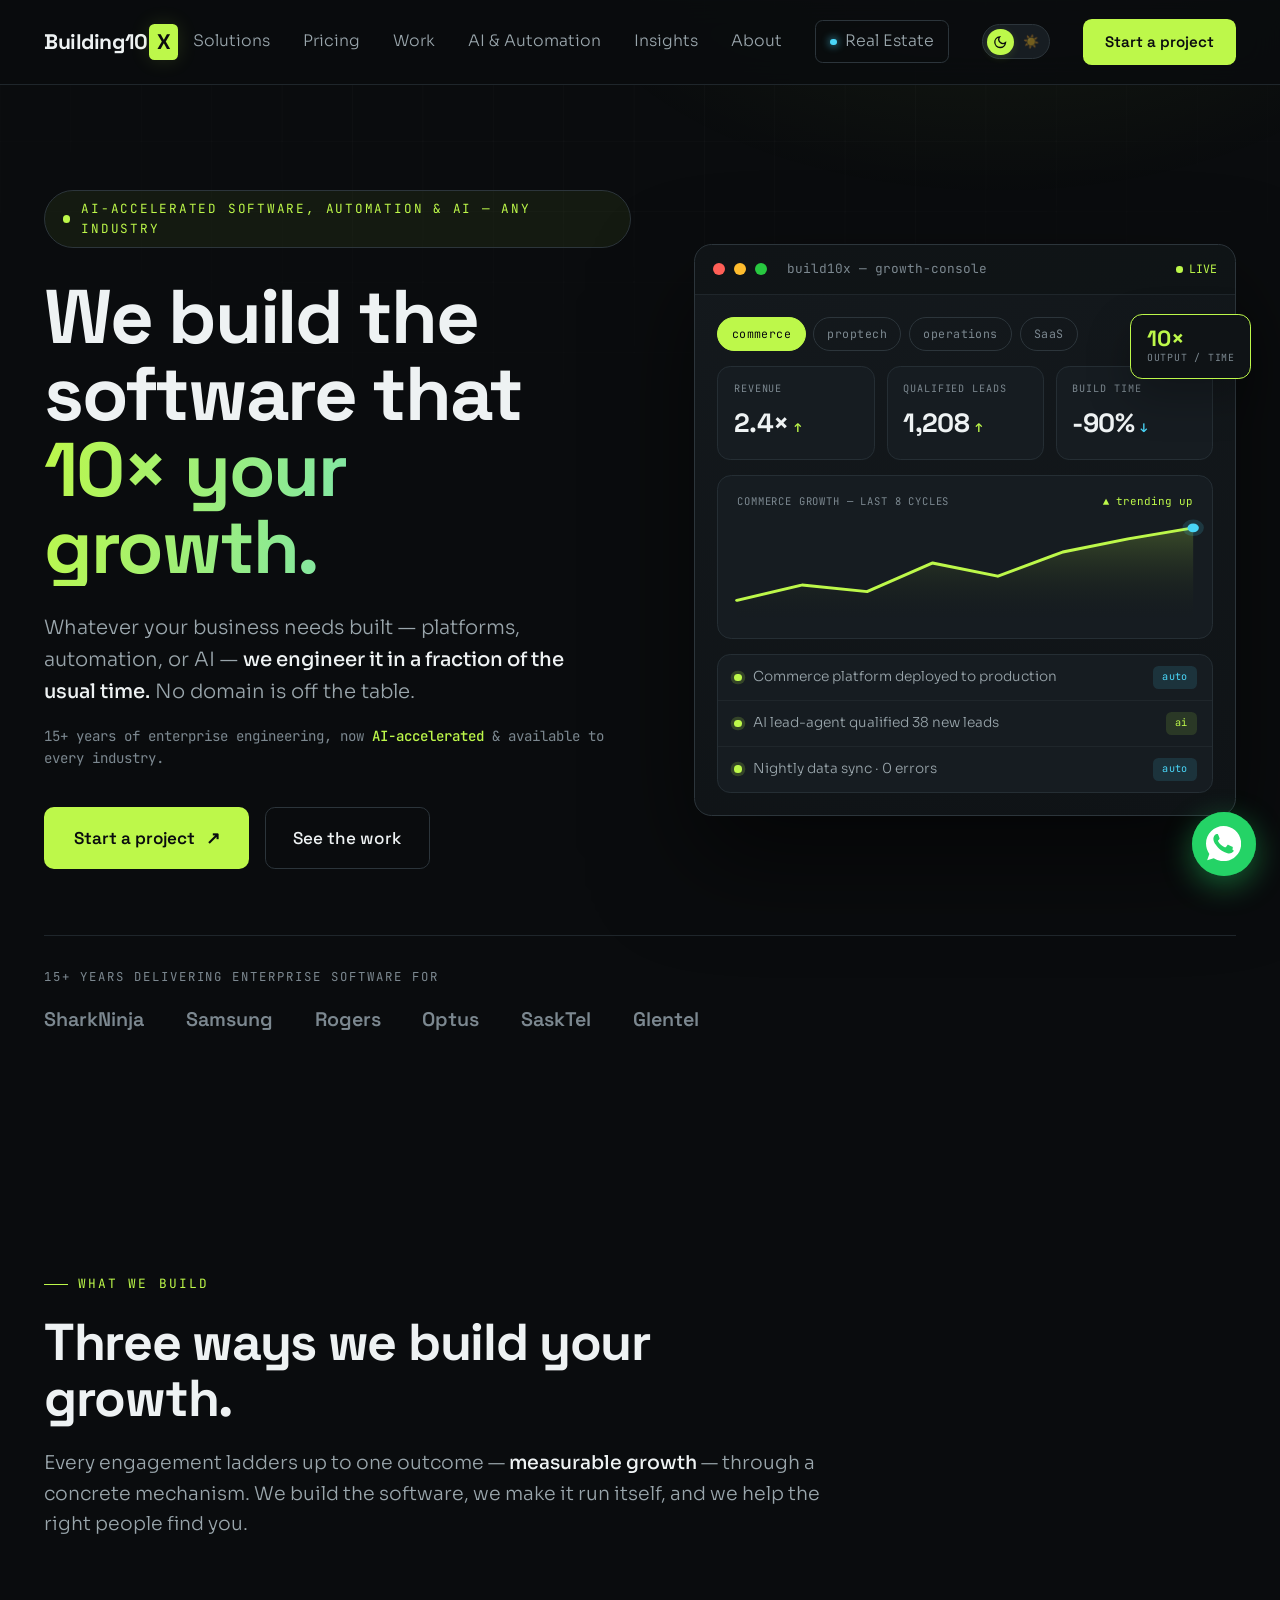
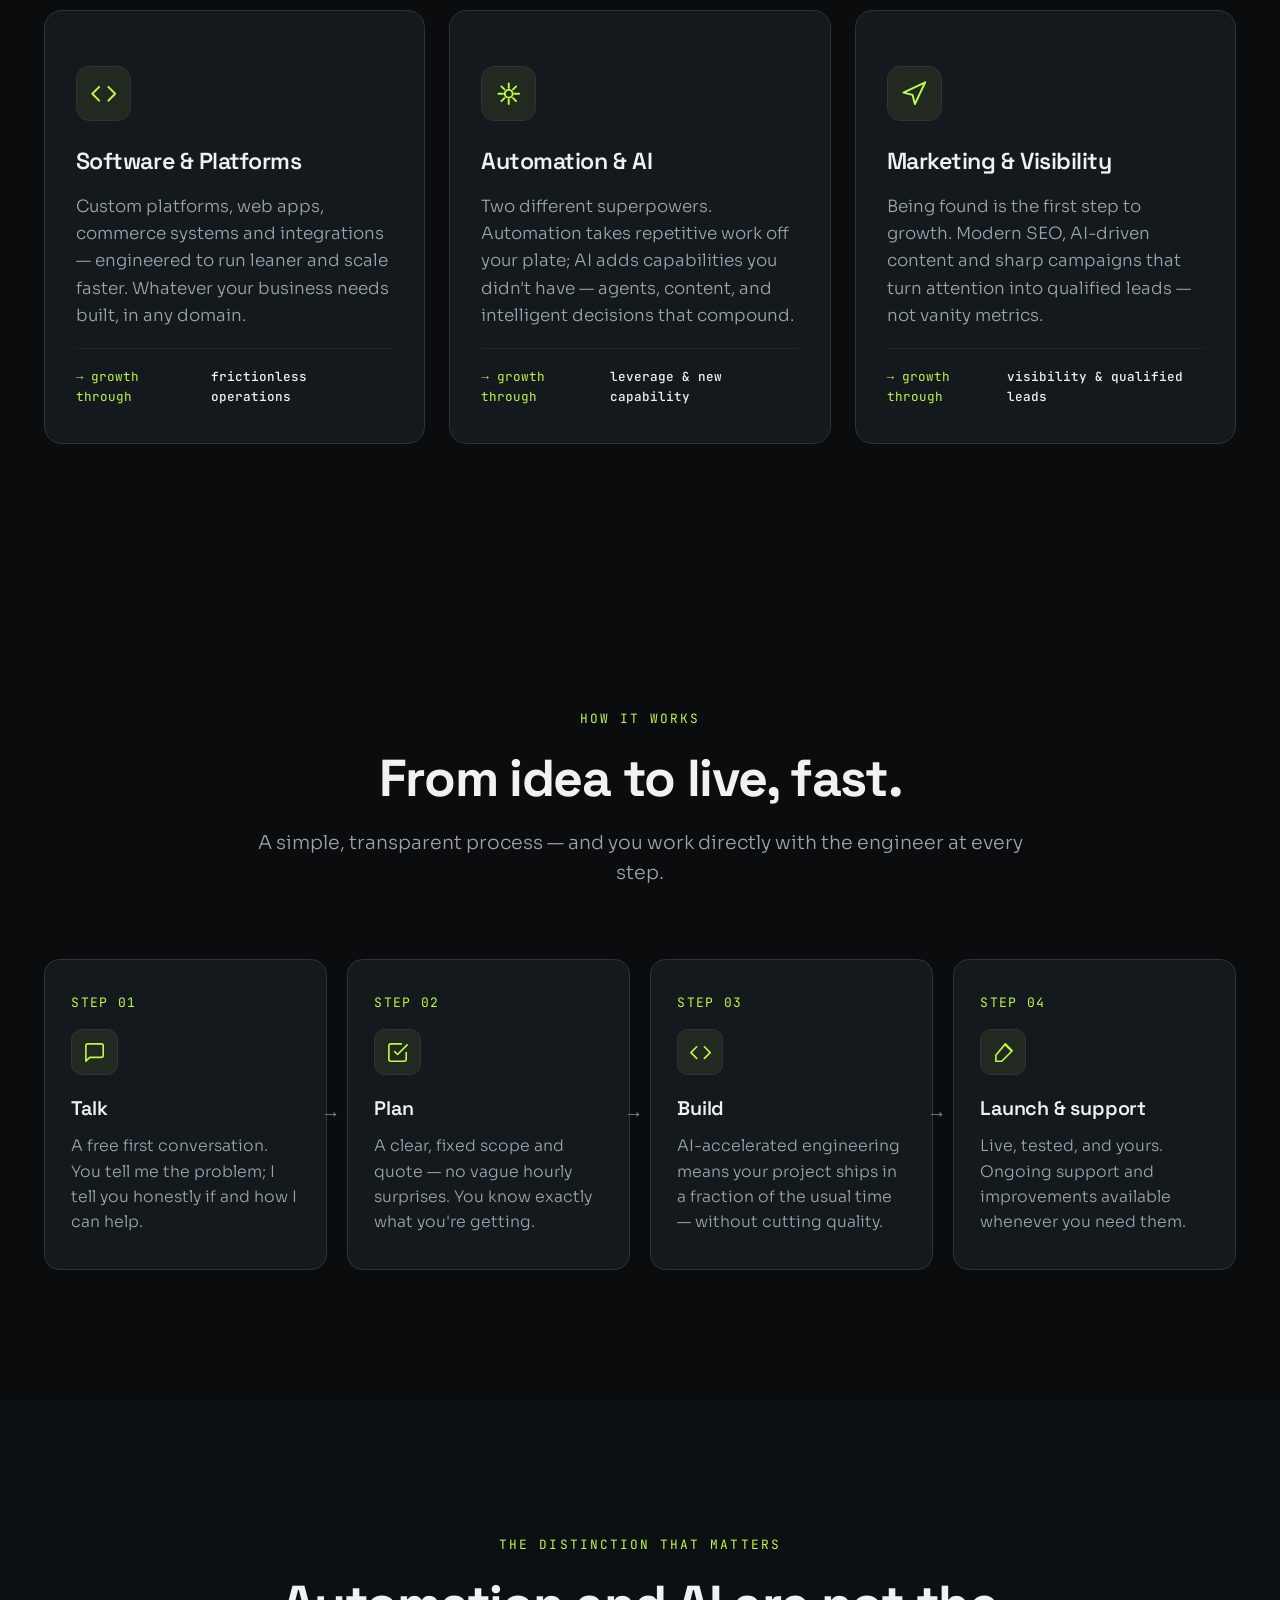
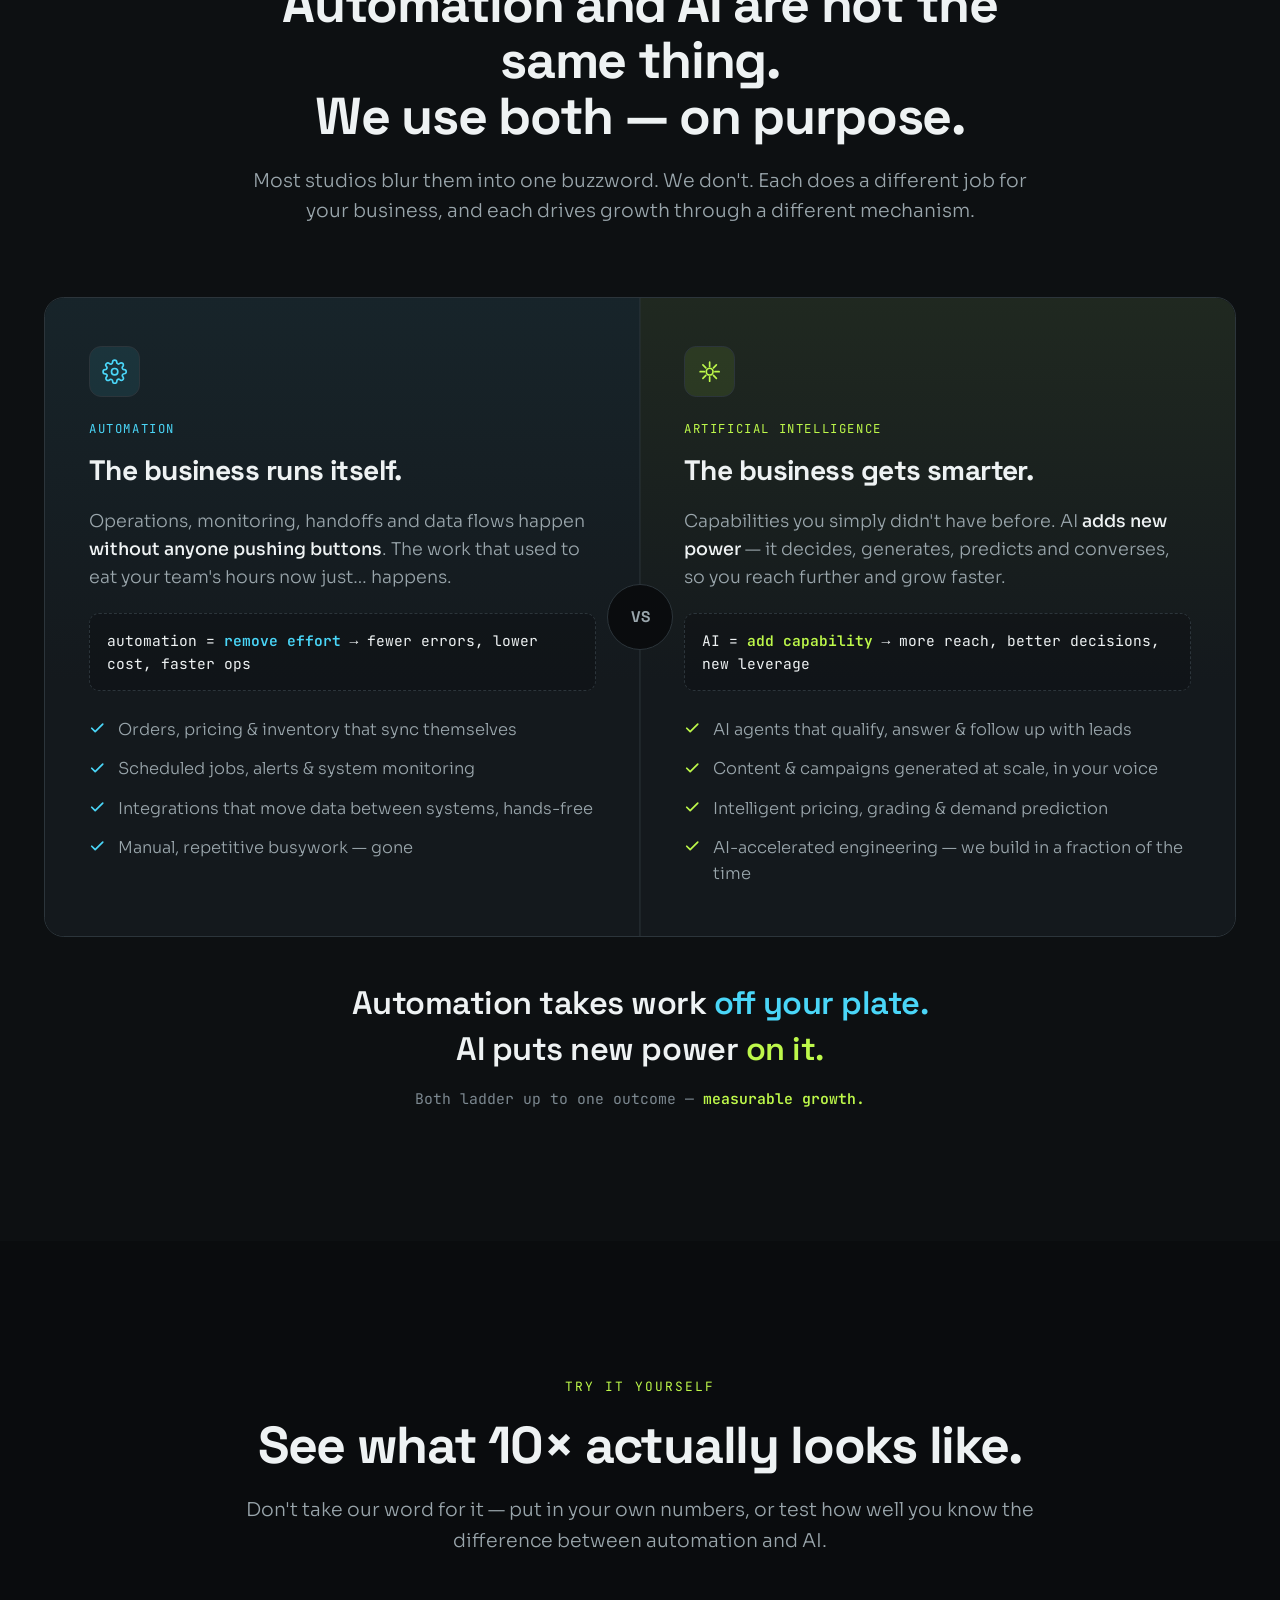
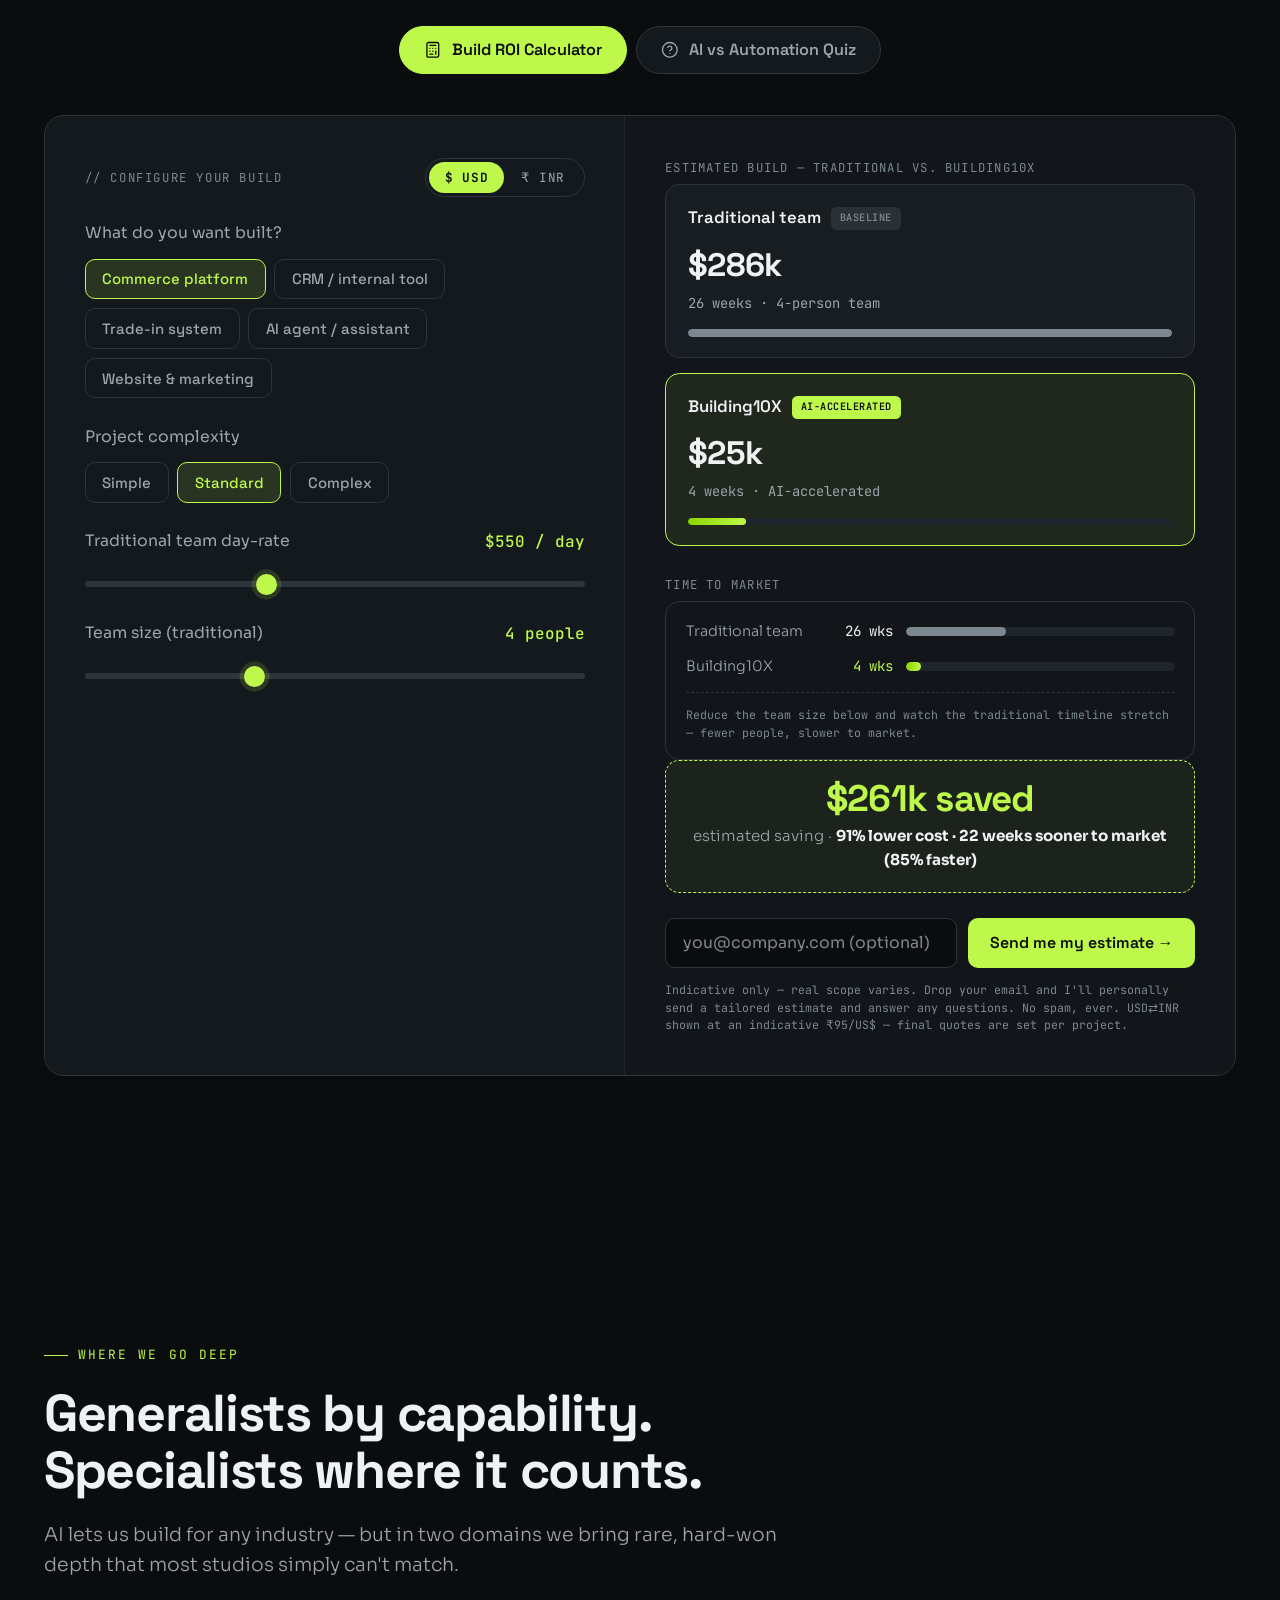
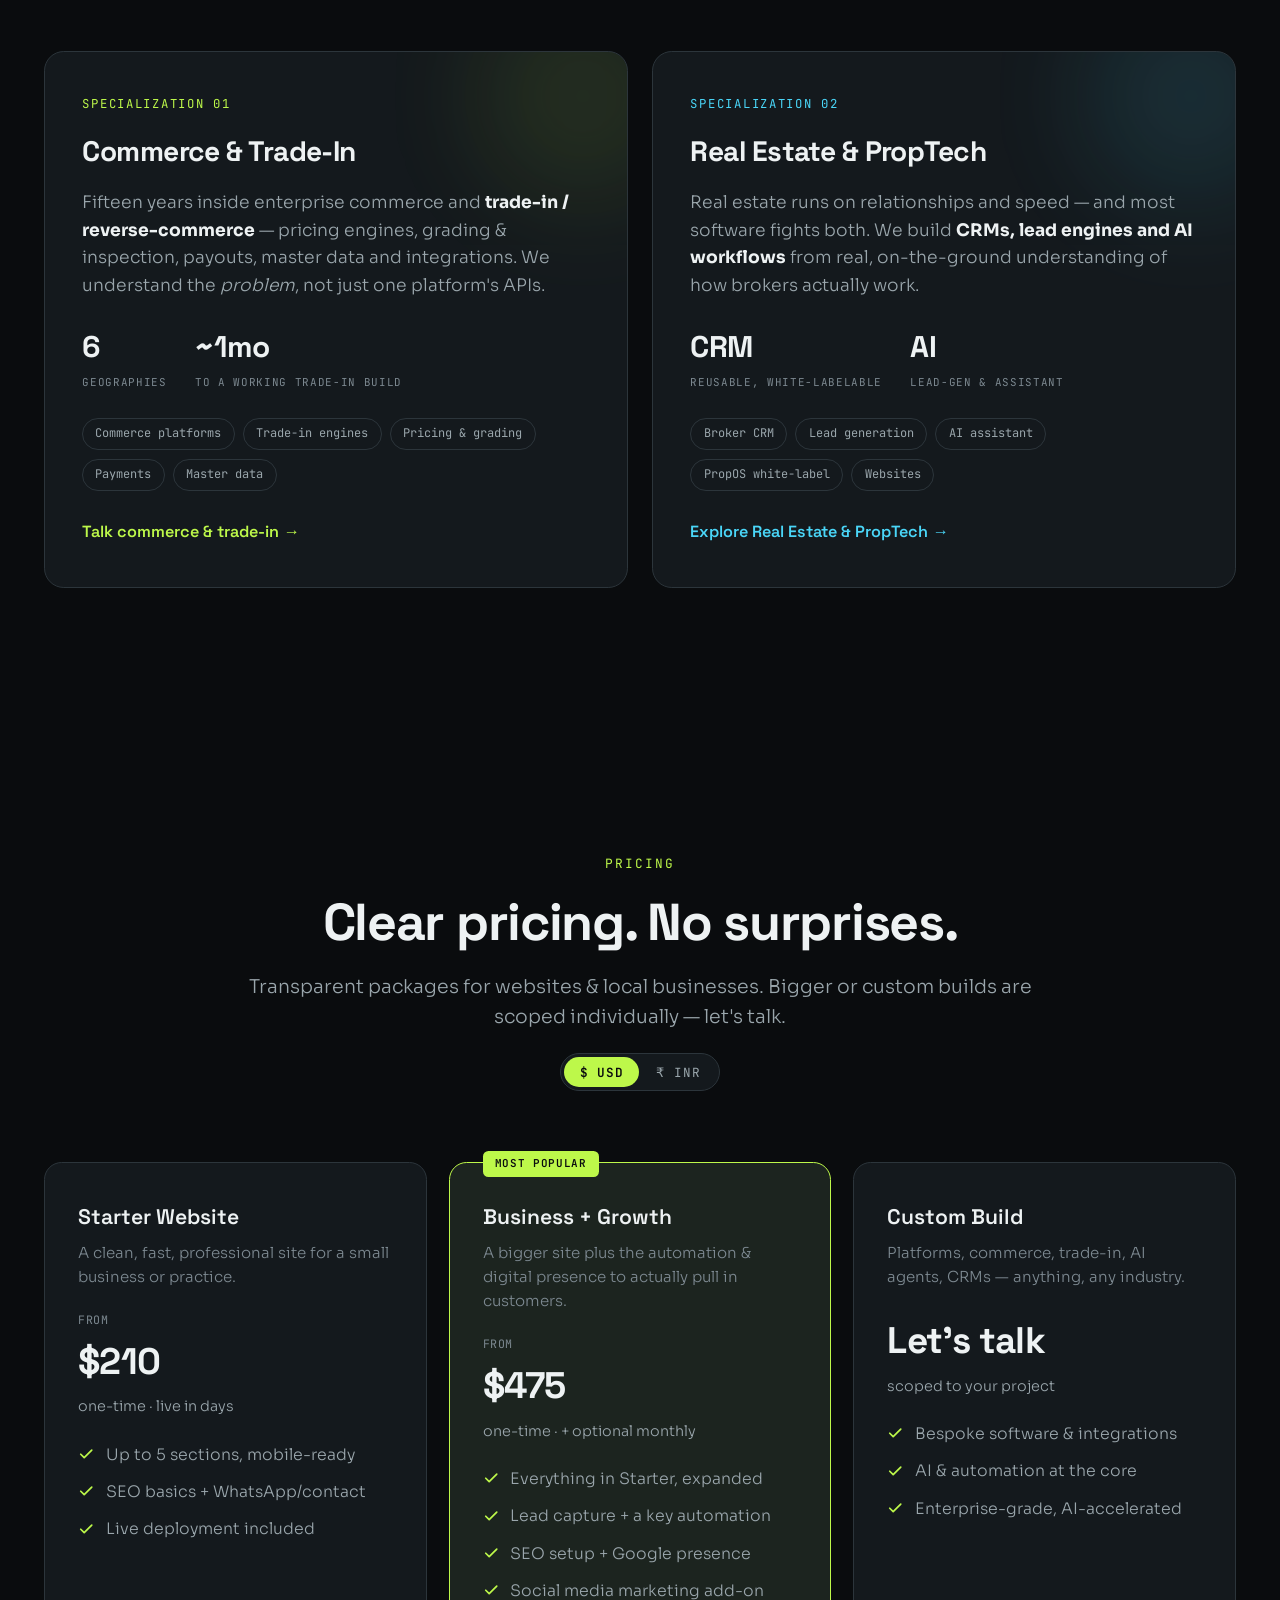
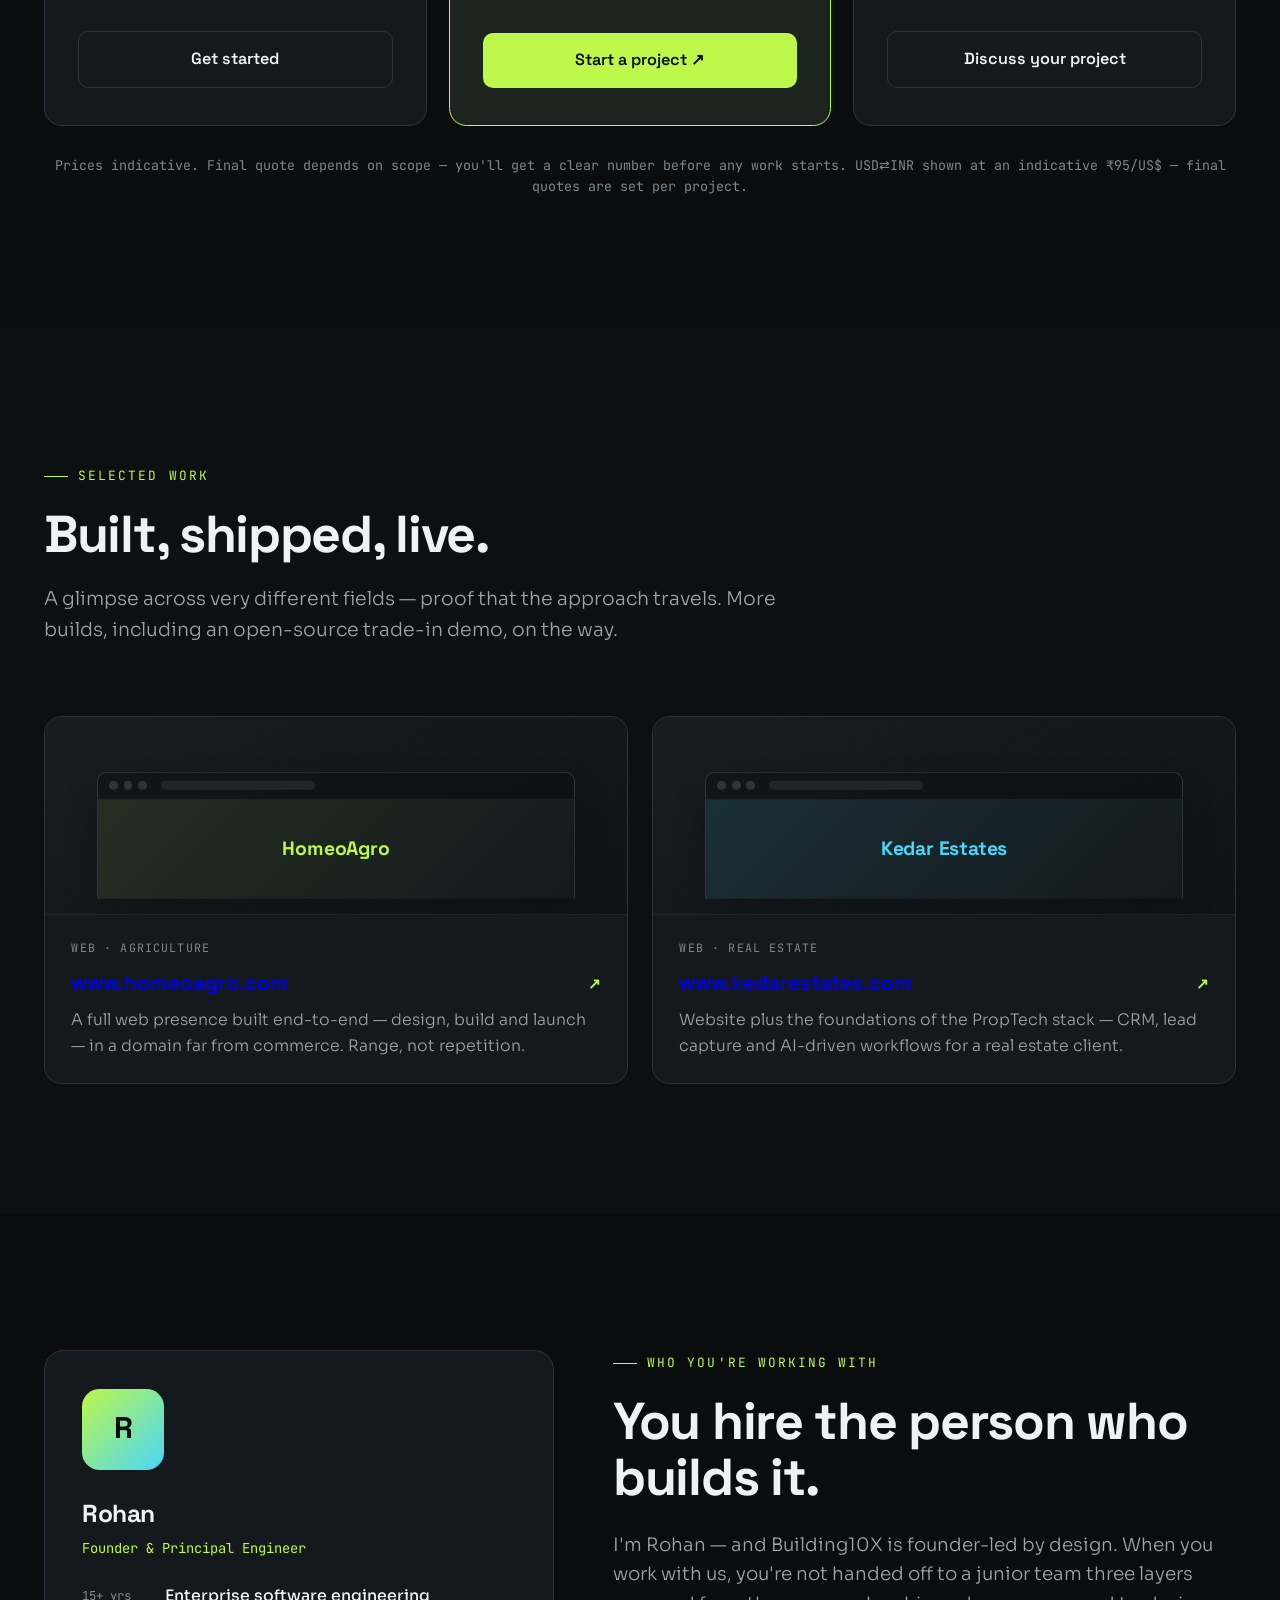
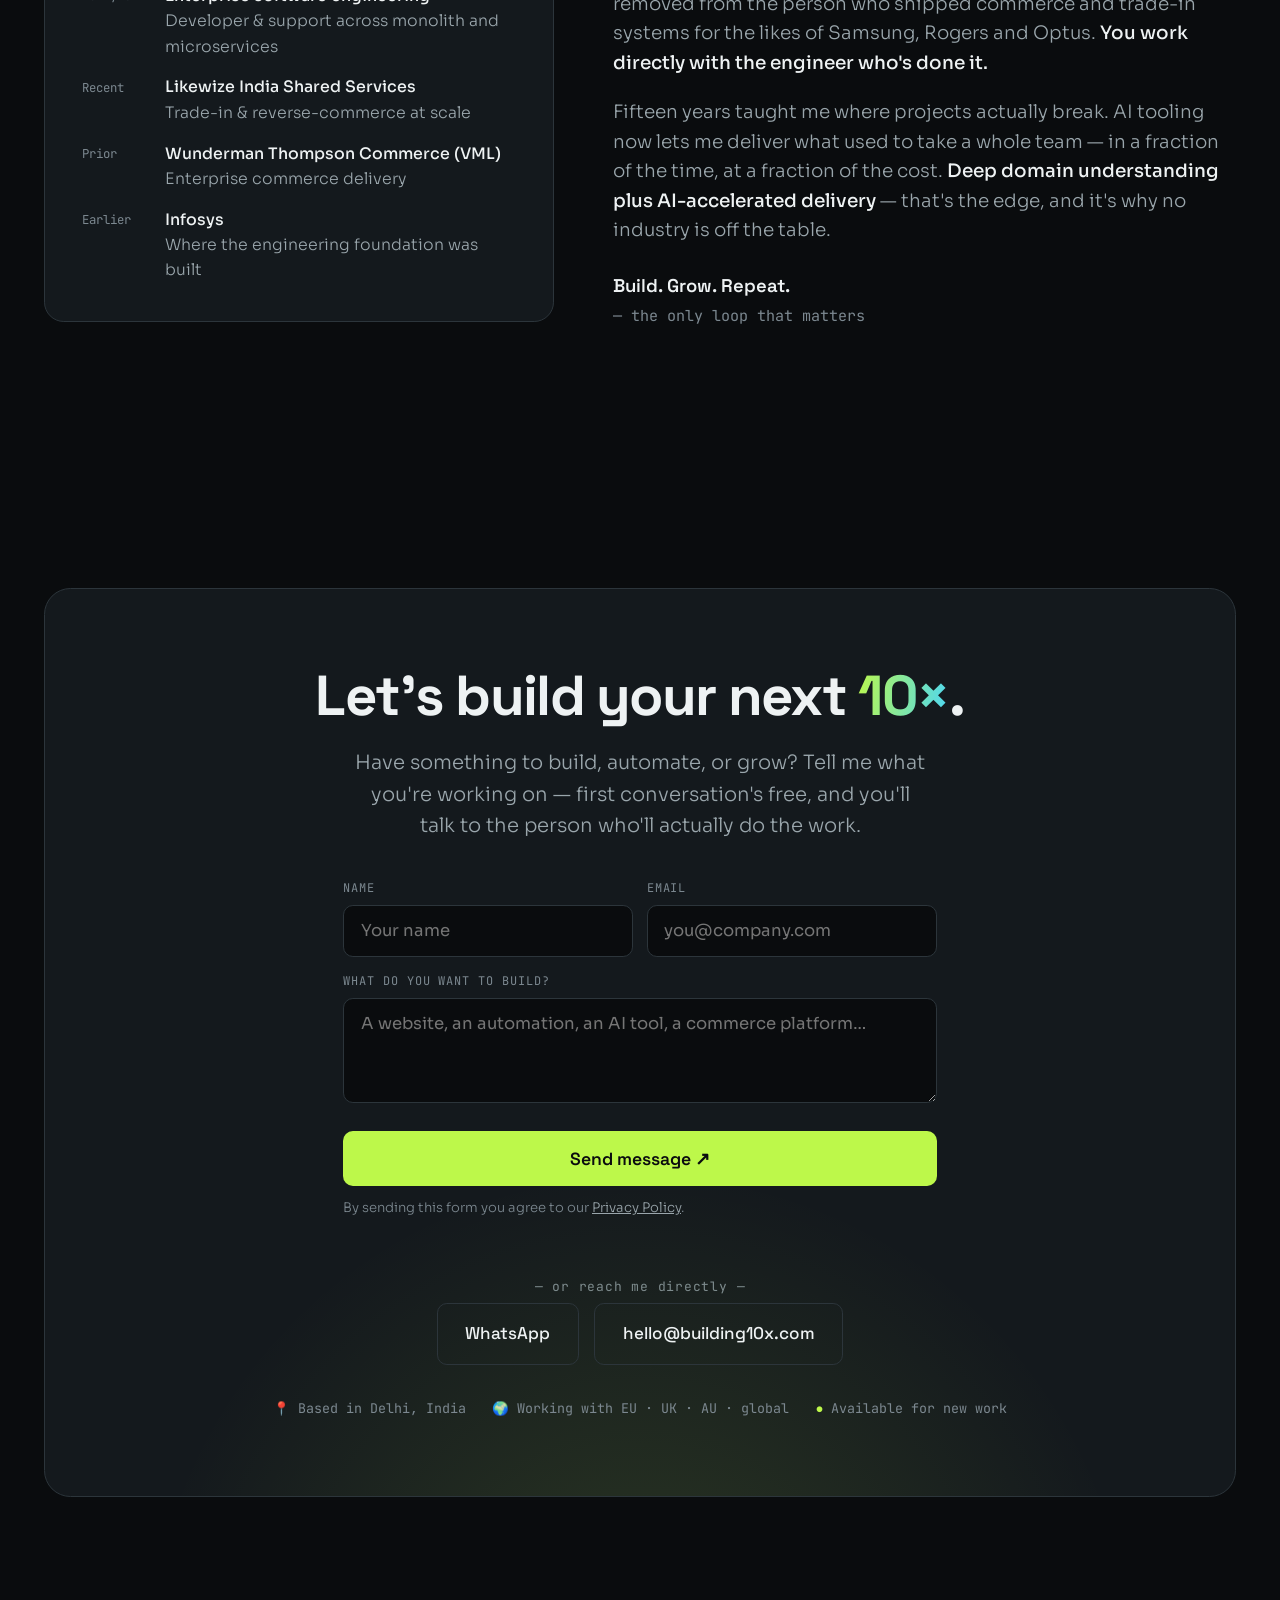
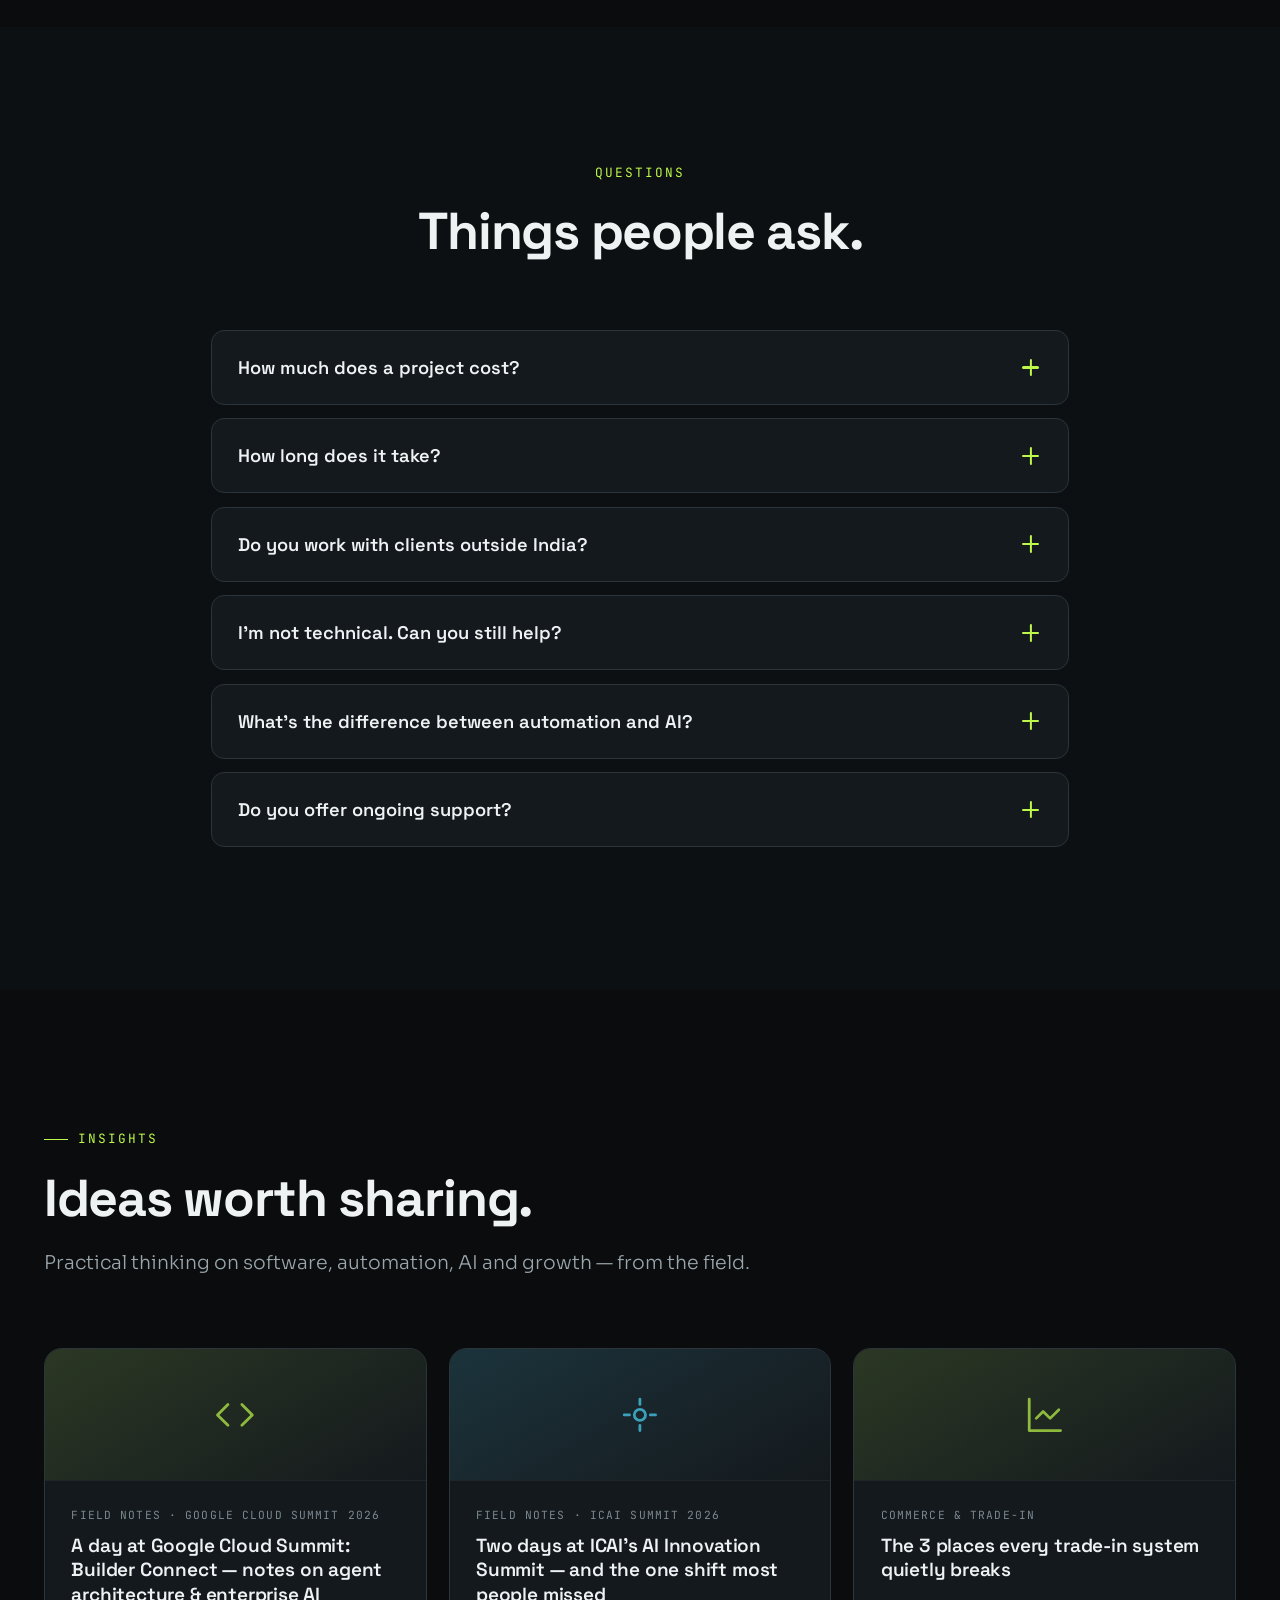
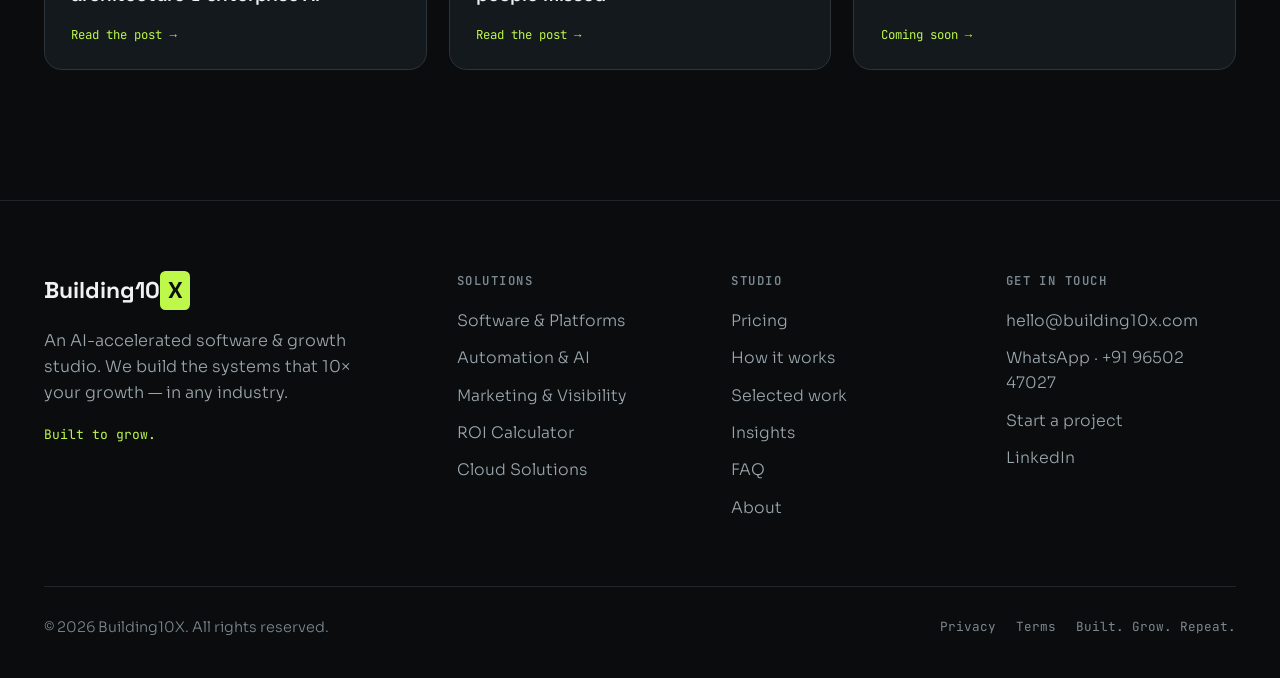
==== commit 9c8b5765: "fix: add real favicon files so it shows in Google search results Google ignores data:-URI favicons, " ====
--- a/index.html
+++ b/index.html
@@ -14,7 +14,10 @@
 </script>
 
 <!-- Favicon -->
-<link rel="icon" href="data:image/svg+xml,<svg xmlns='http://www.w3.org/2000/svg' viewBox='0 0 100 100'><rect width='100' height='100' rx='22' fill='%230a0c0e'/><text x='50' y='70' font-size='62' font-family='Arial' font-weight='bold' fill='%23bdf84a' text-anchor='middle'>X</text></svg>">
+<link rel="icon" href="/favicon.ico" sizes="any">
+<link rel="icon" type="image/svg+xml" href="/favicon.svg">
+<link rel="icon" type="image/png" sizes="96x96" href="/favicon-96x96.png">
+<link rel="apple-touch-icon" href="/apple-touch-icon.png">
 
 <!-- OpenGraph (LinkedIn / WhatsApp / FB share preview) -->
 <meta property="og:type" content="website">
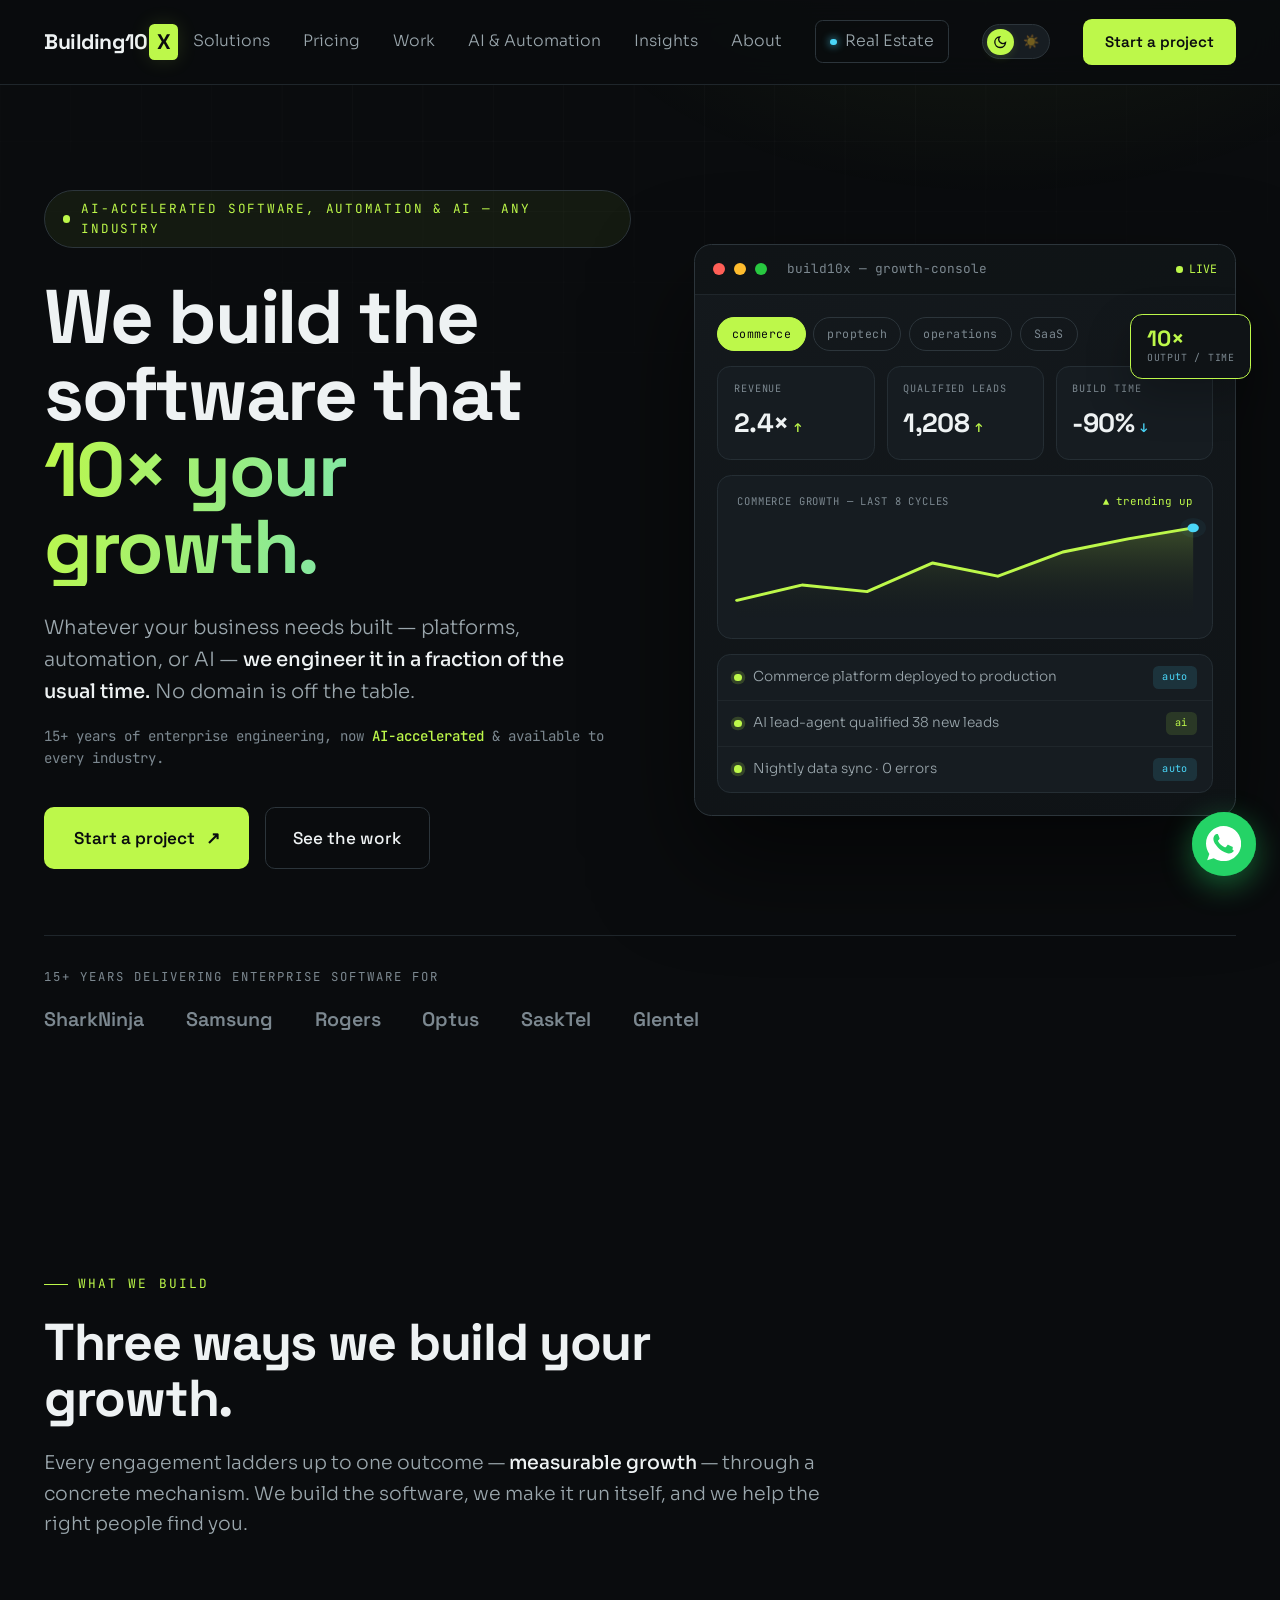
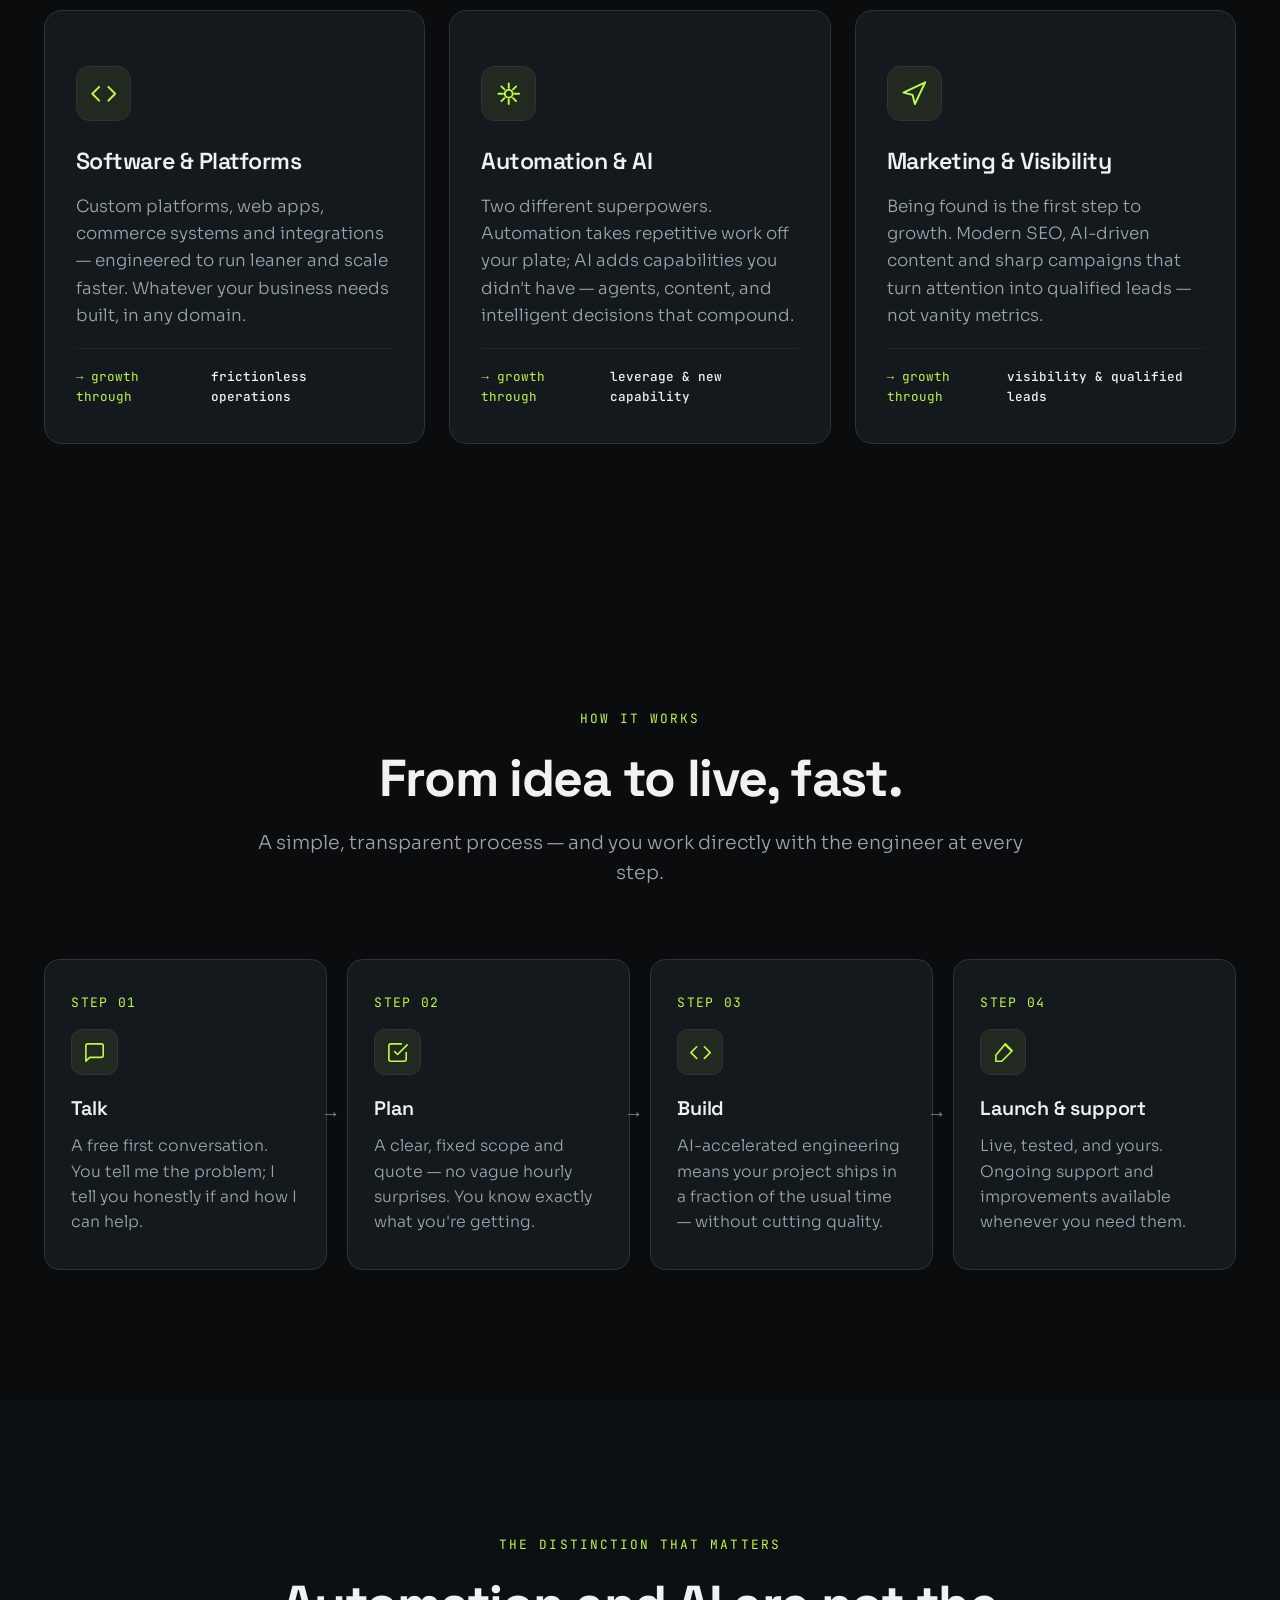
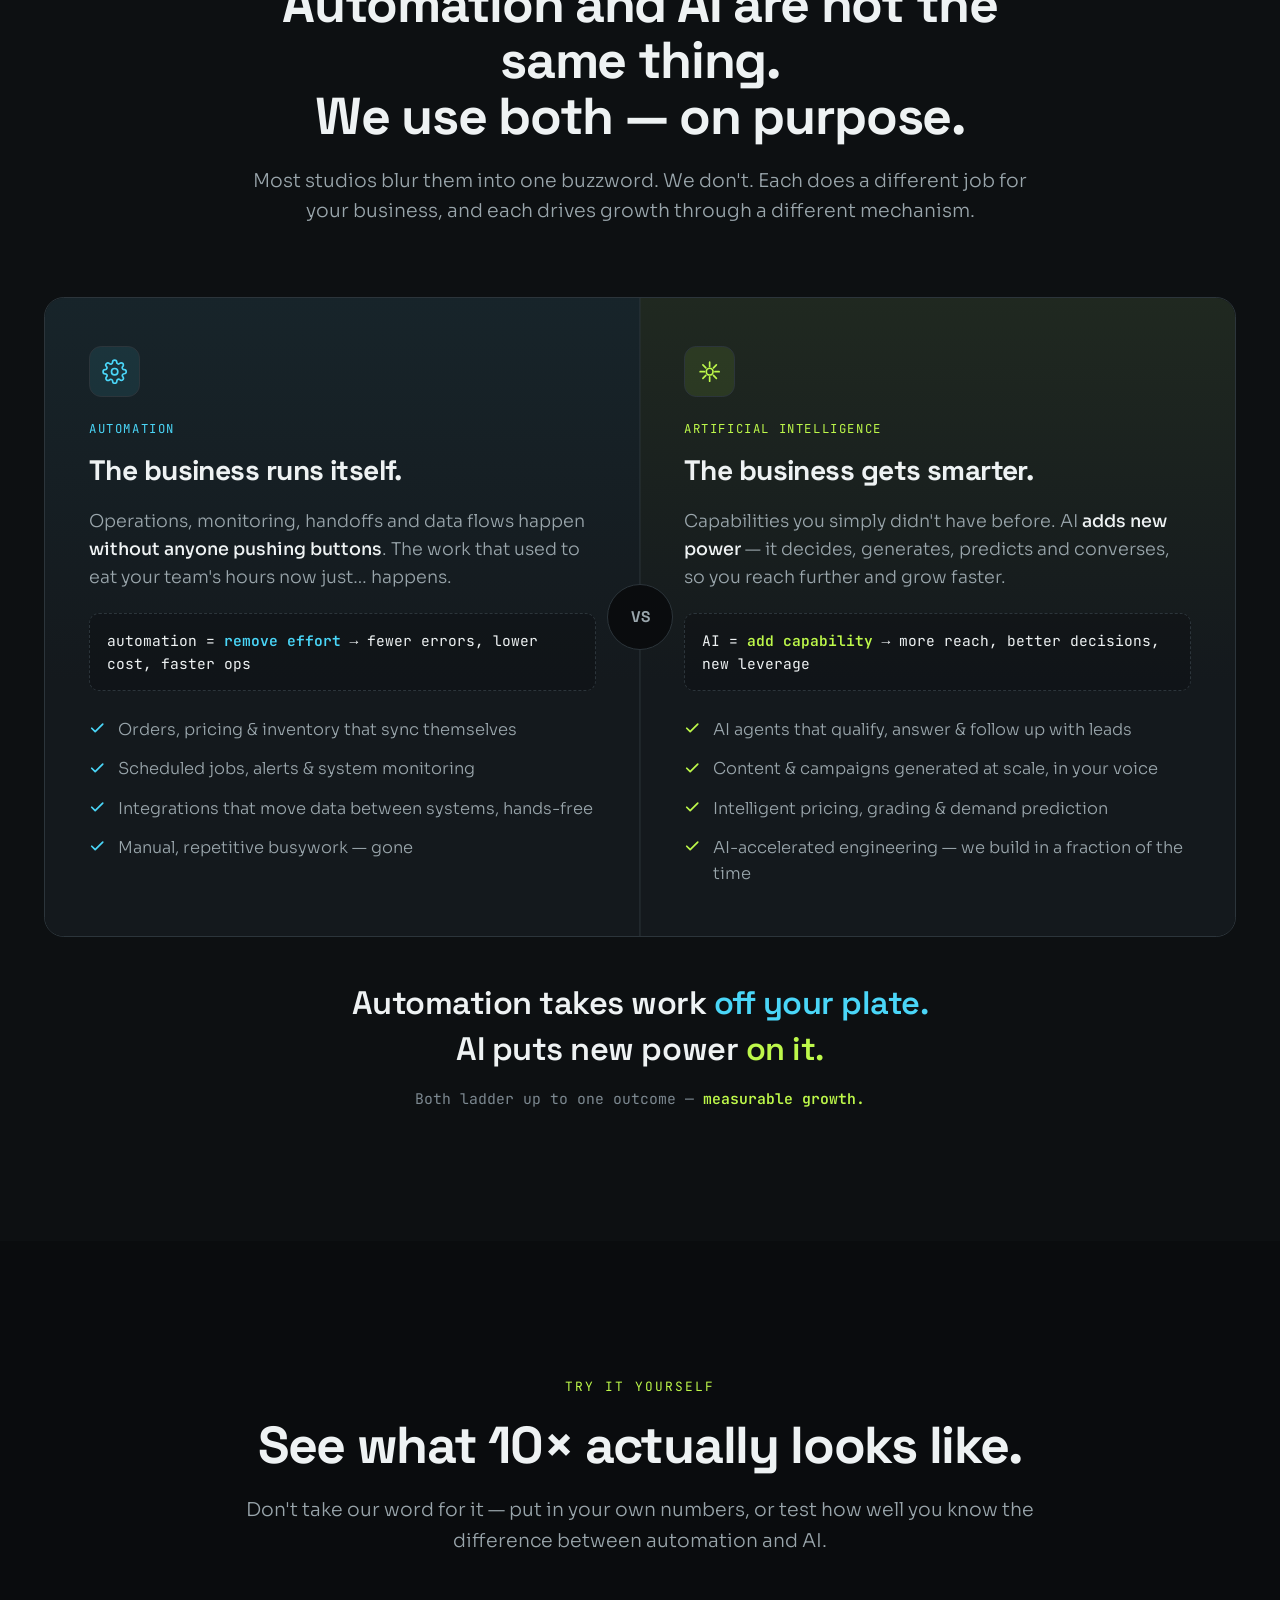
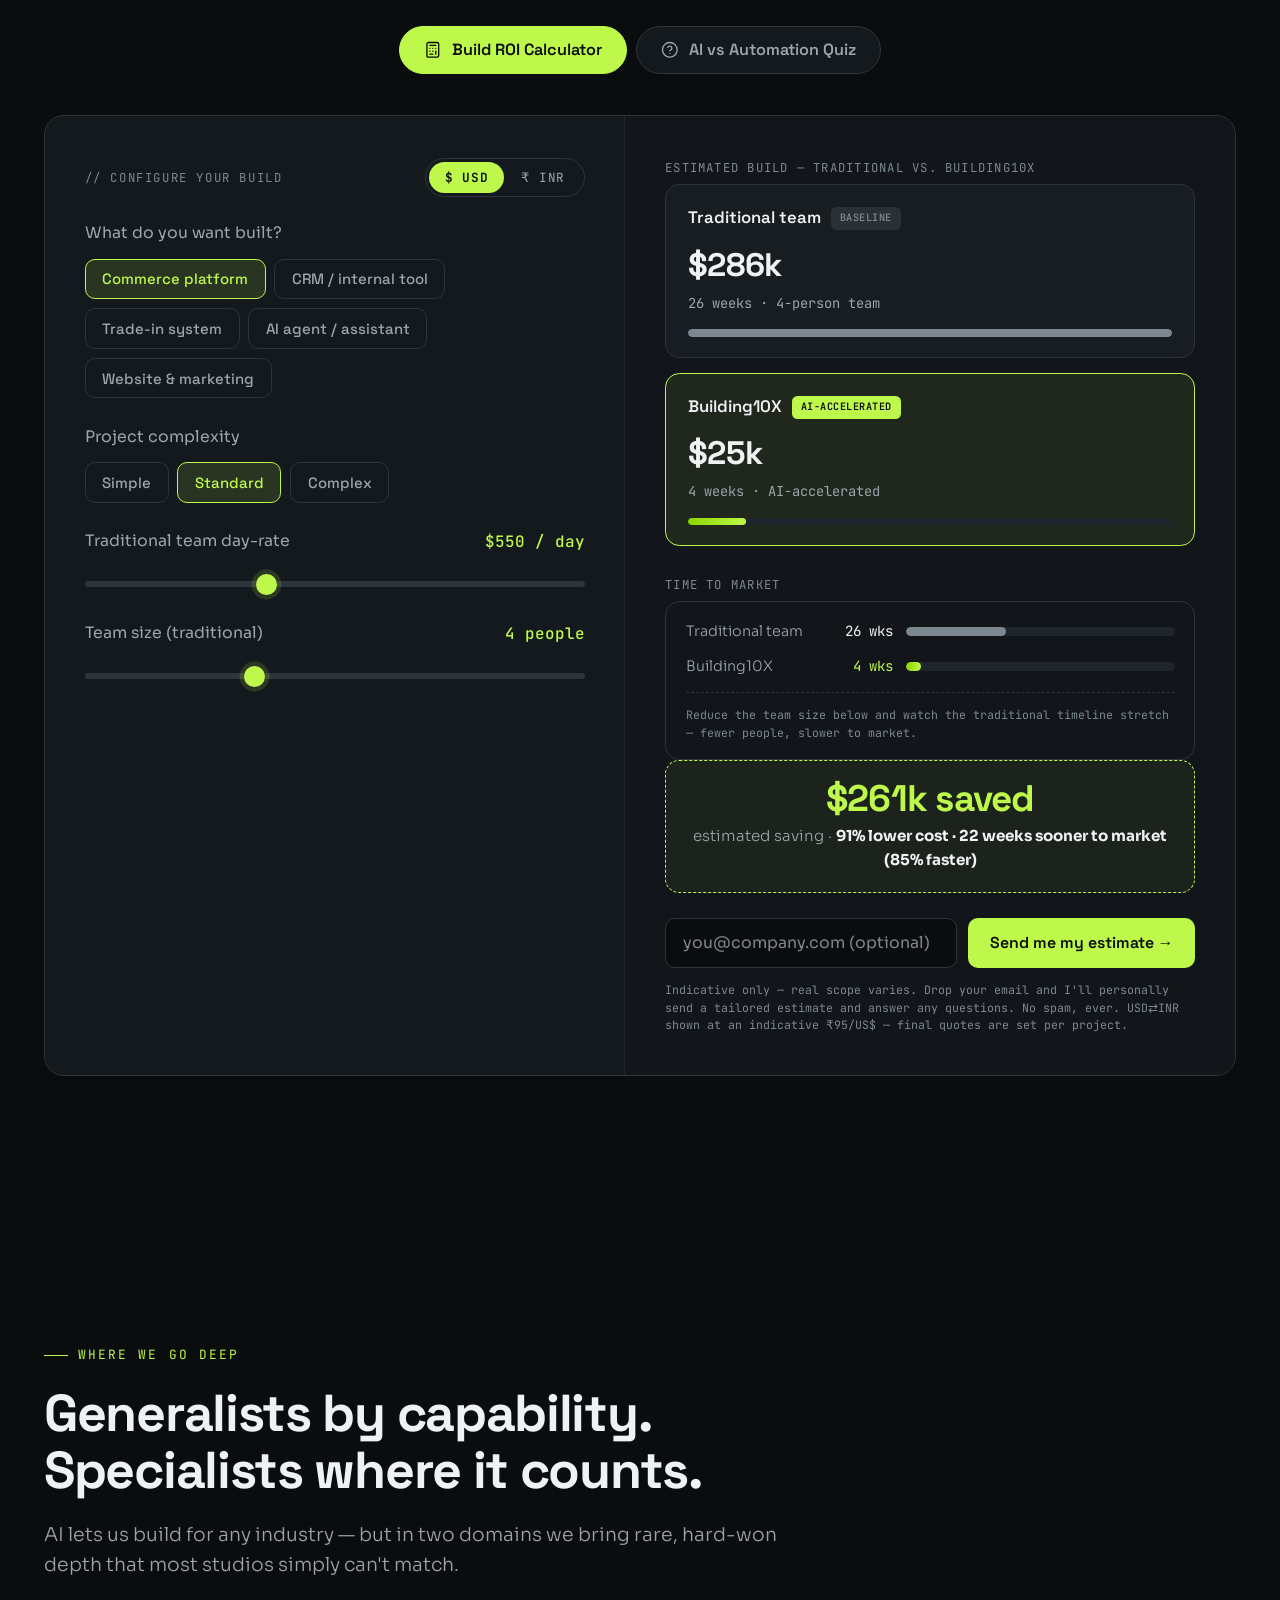
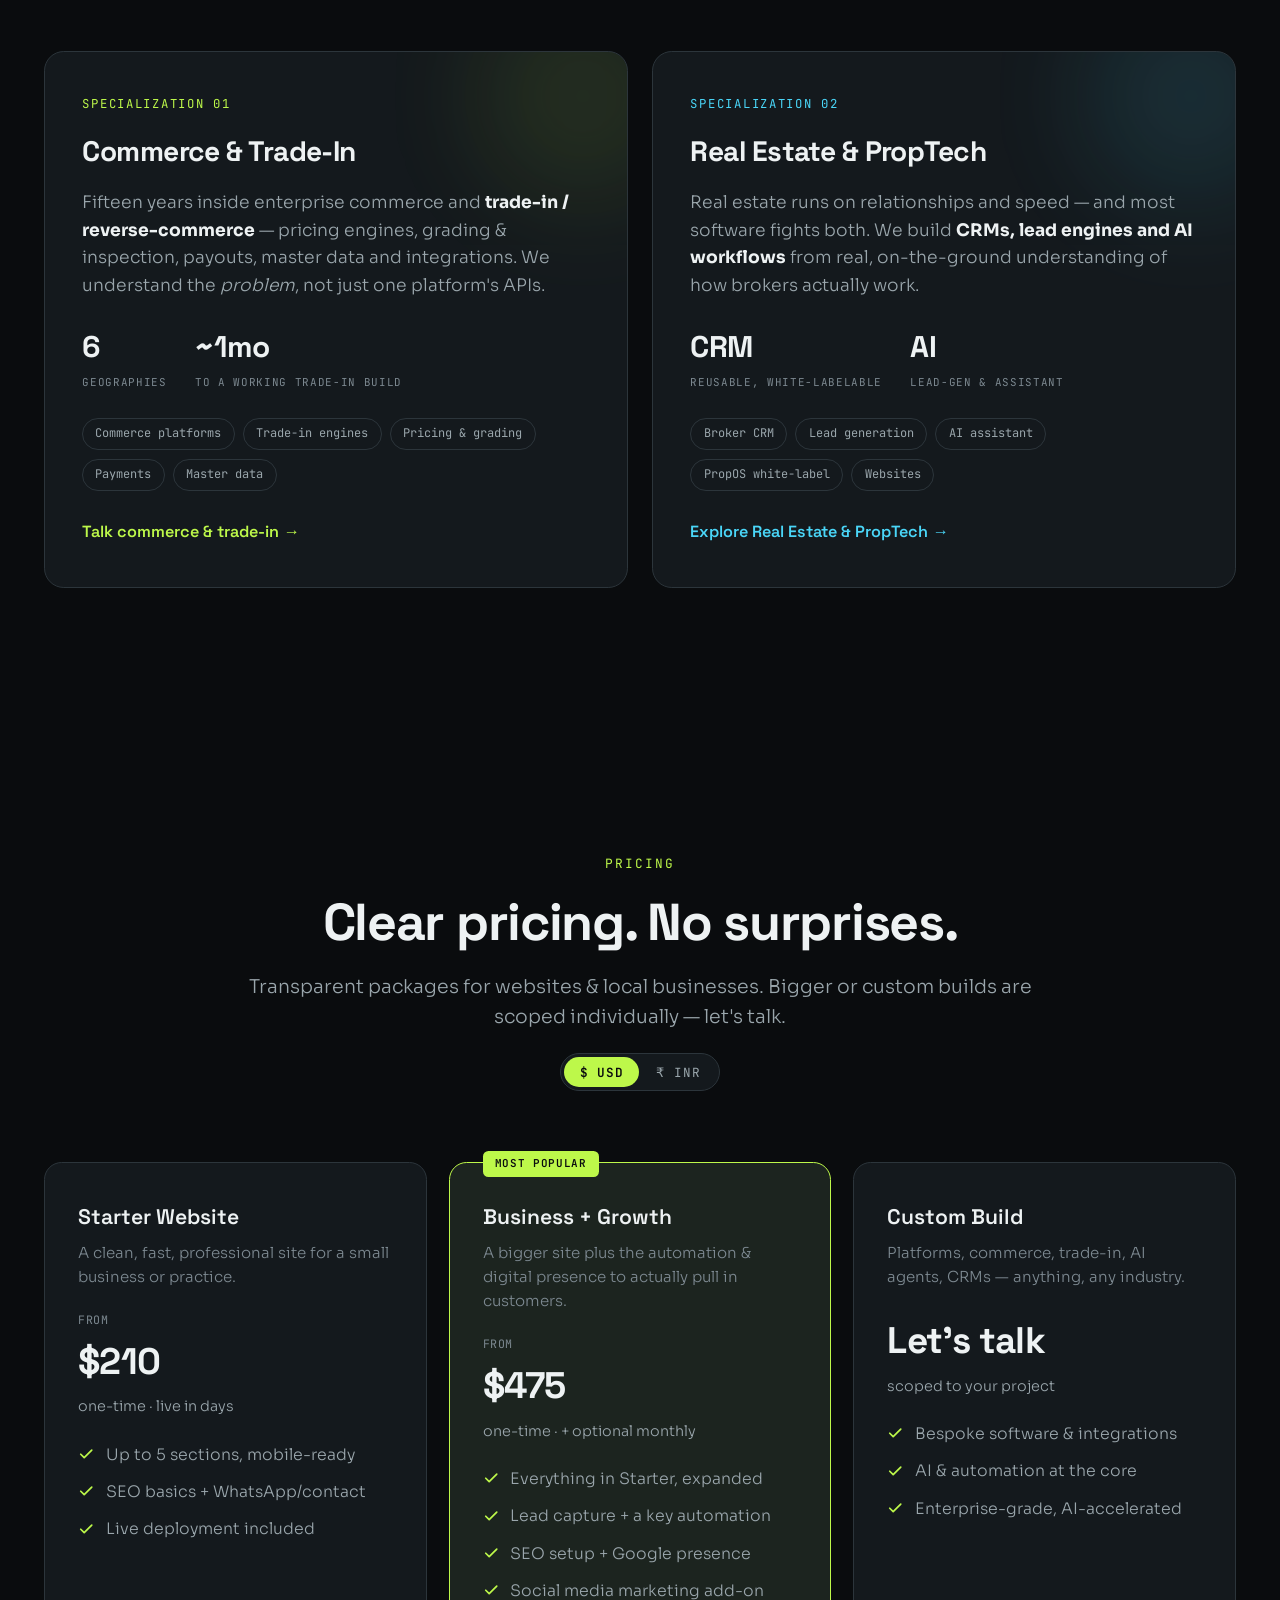
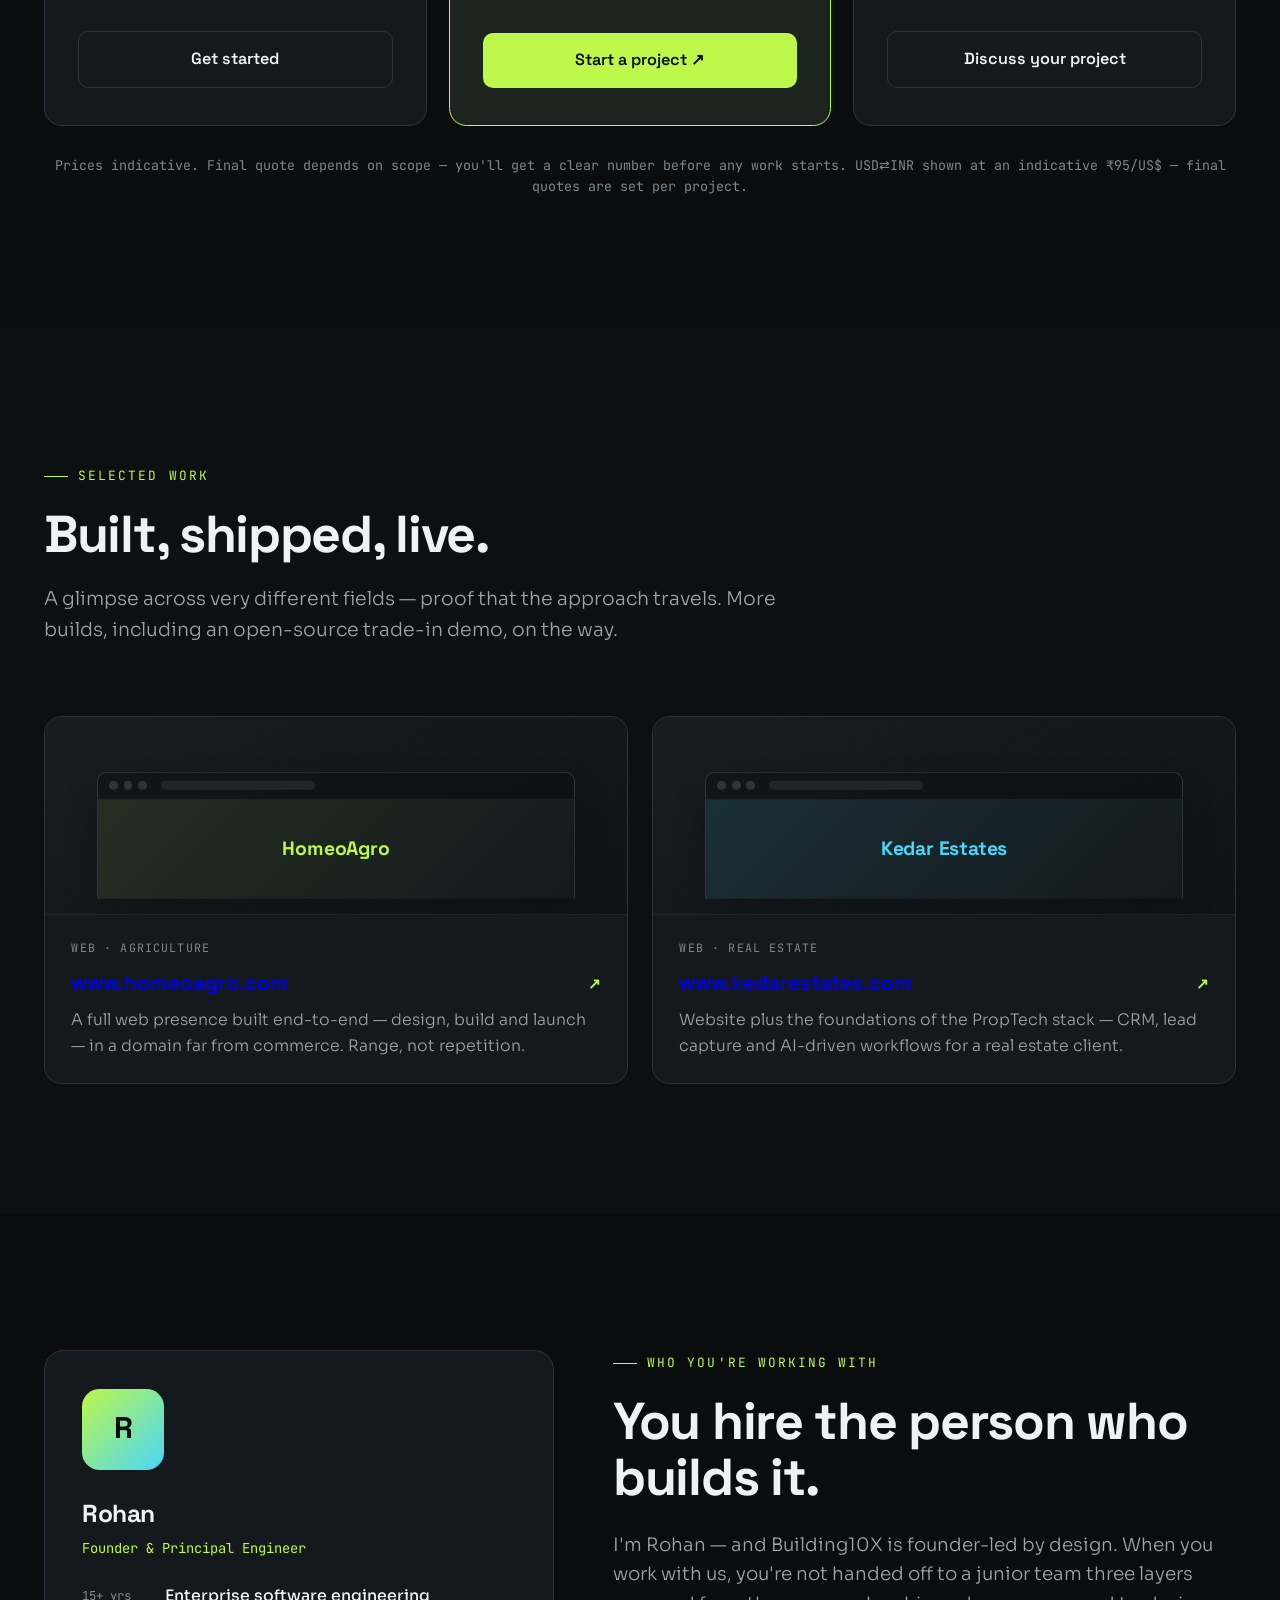
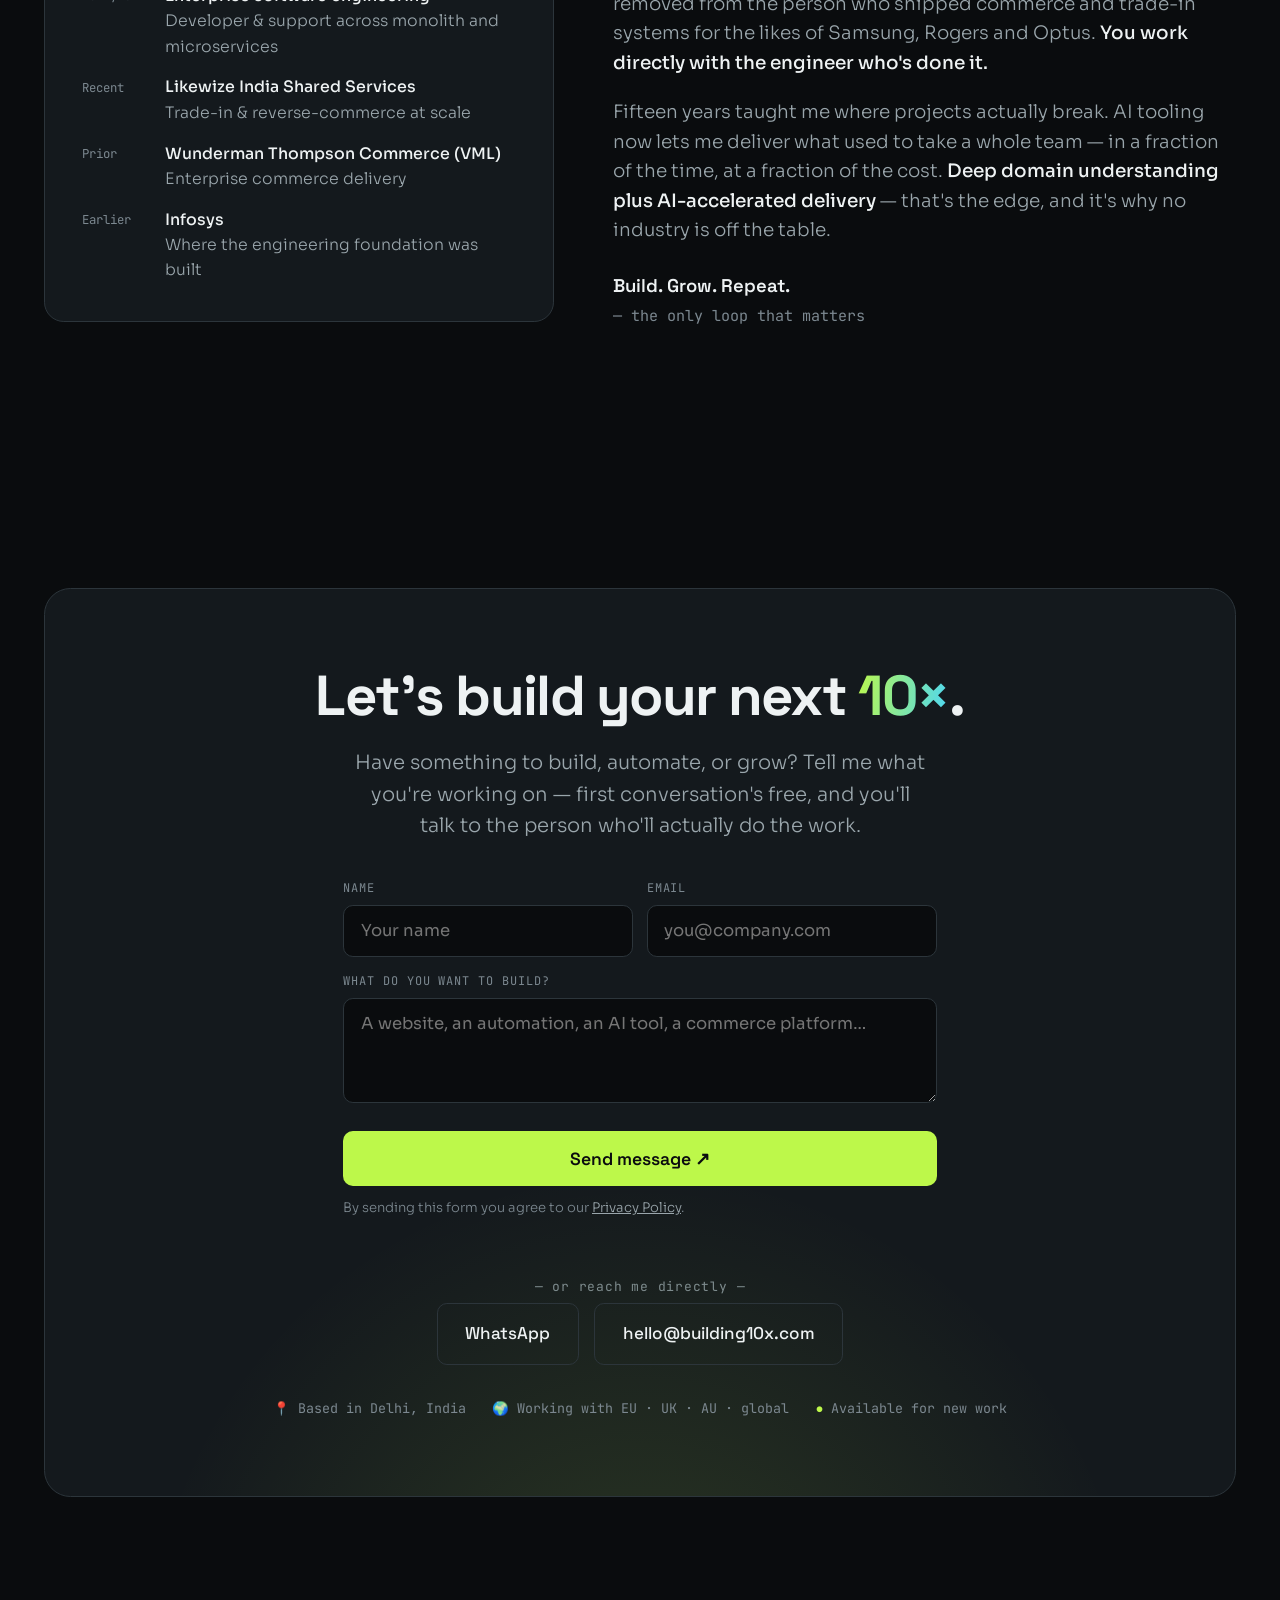
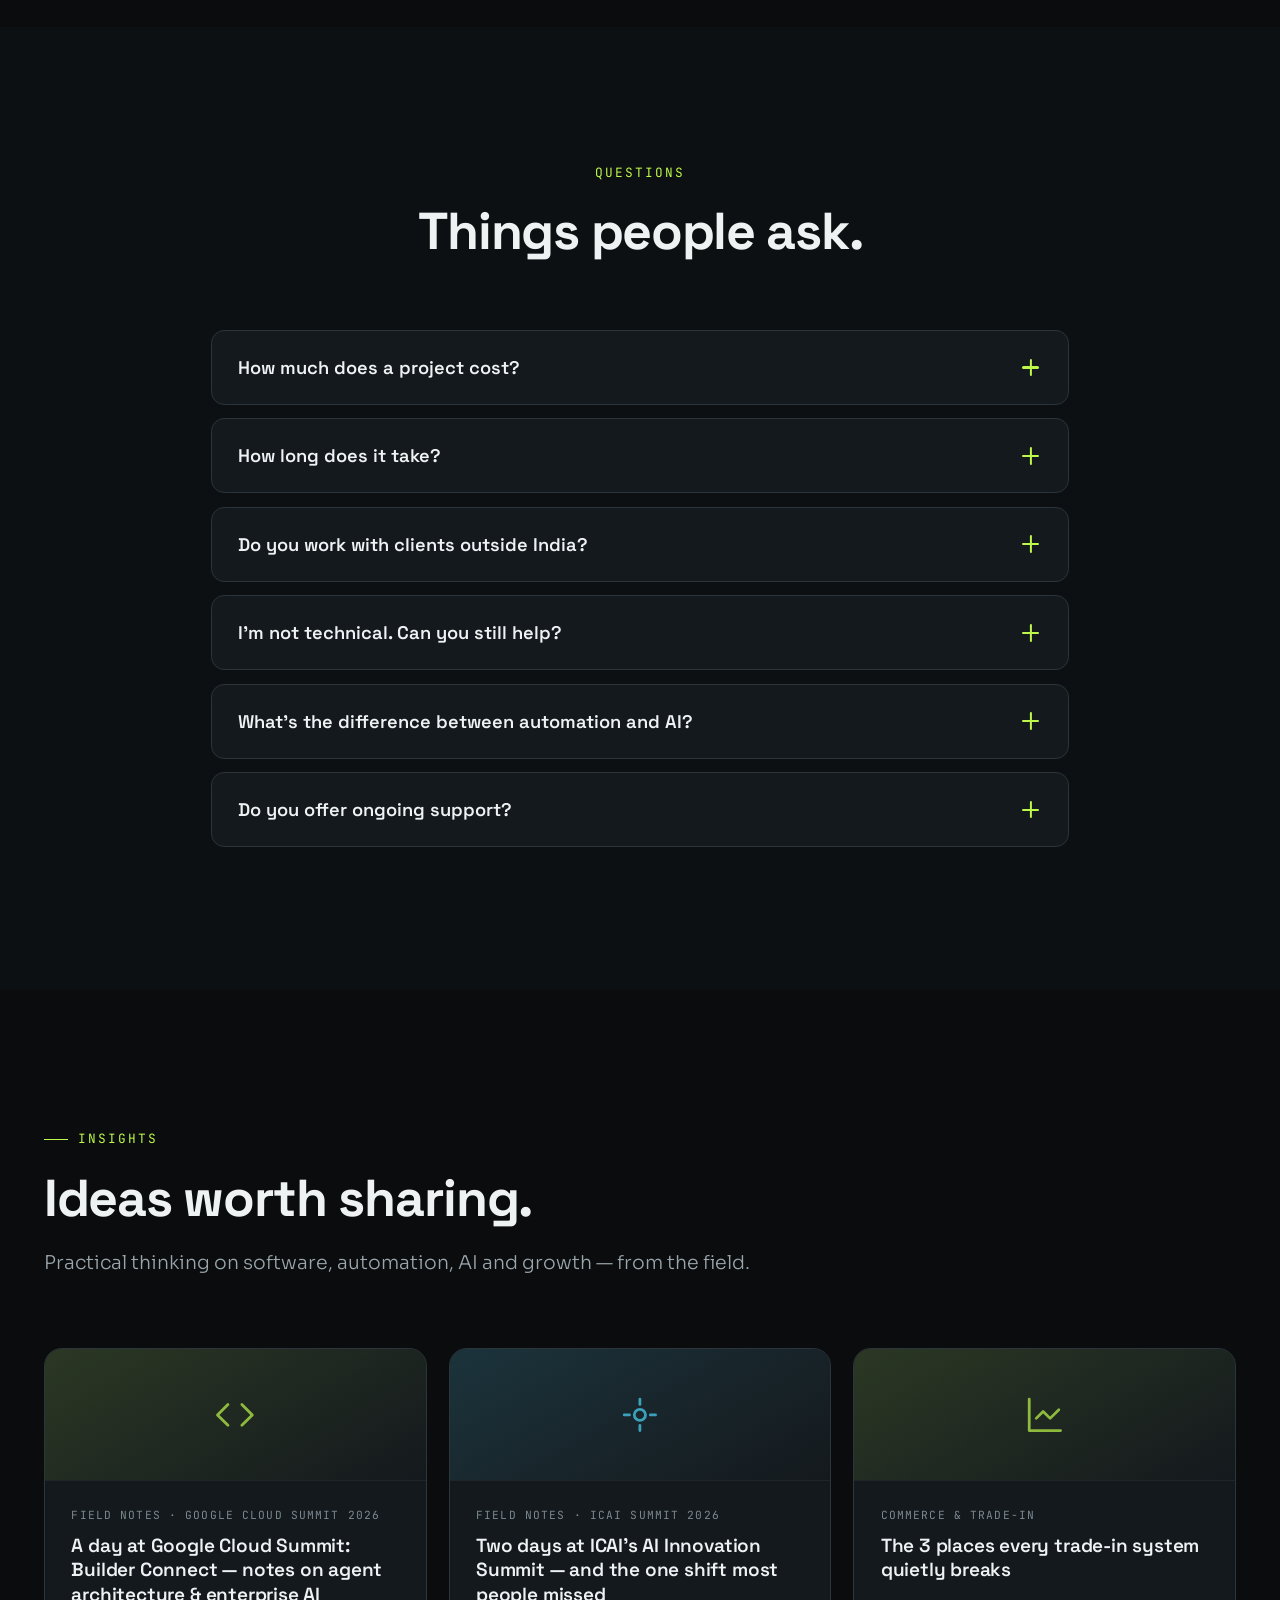
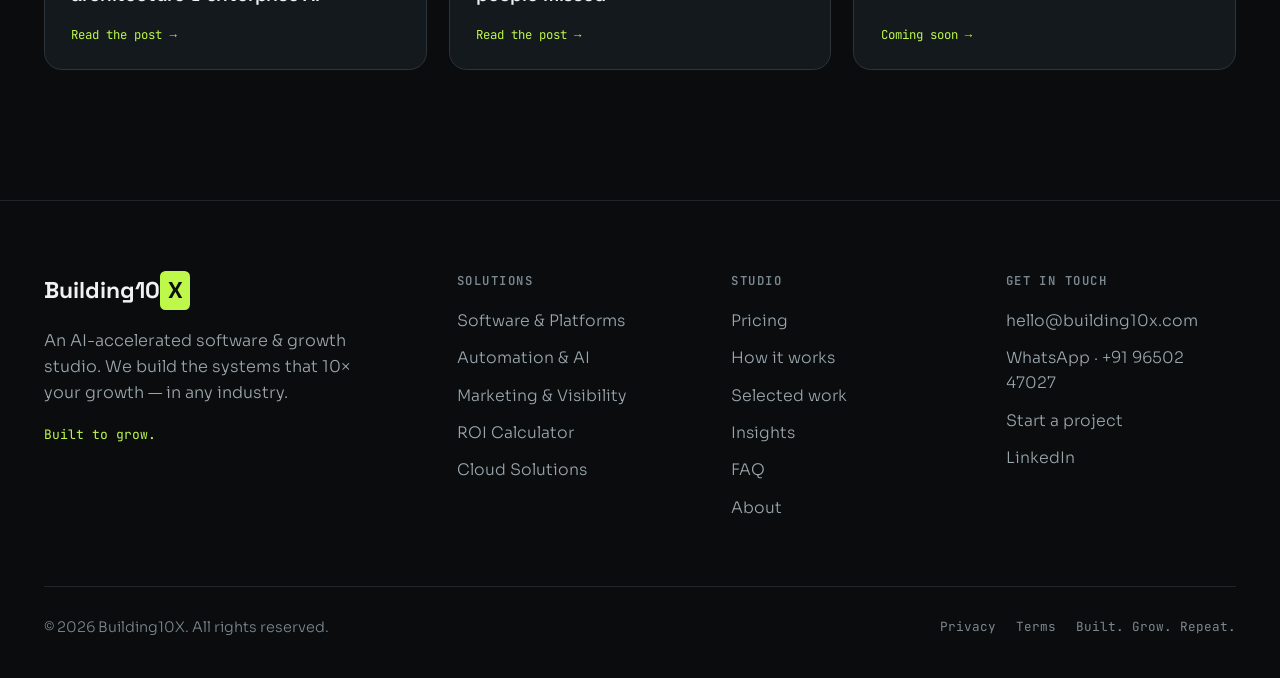
==== commit e6e41d7f: "seo: add Organization logo/image to schema; tighten homepage title - Add logo (512px brand mark) + i" ====
--- a/index.html
+++ b/index.html
@@ -3,7 +3,7 @@
 <head>
 <meta charset="UTF-8">
 <meta name="viewport" content="width=device-width, initial-scale=1.0, viewport-fit=cover">
-<title>Building10X — AI-Accelerated Software, Automation & AI | Built to grow</title>
+<title>Building10X — AI-Accelerated Software, Automation & AI</title>
 <meta name="description" content="Building10X builds custom software, automation, and AI solutions for businesses in any industry — delivered in a fraction of the usual time. 15+ years of enterprise engineering, now AI-accelerated.">
 <meta name="author" content="Building10X">
 <meta name="theme-color" content="#0a0c0e">
@@ -44,6 +44,8 @@
   "name": "Building10X",
   "description": "AI-accelerated software, automation, and AI studio building custom solutions for any industry.",
   "url": "https://building10x.com",
+  "logo": "https://building10x.com/logo.png",
+  "image": "https://building10x.com/og-image.png",
   "email": "hello@building10x.com",
   "telephone": "+91-9650247027",
   "areaServed": ["IN", "AU", "GB", "AE", "US", "CA", "EU"],
